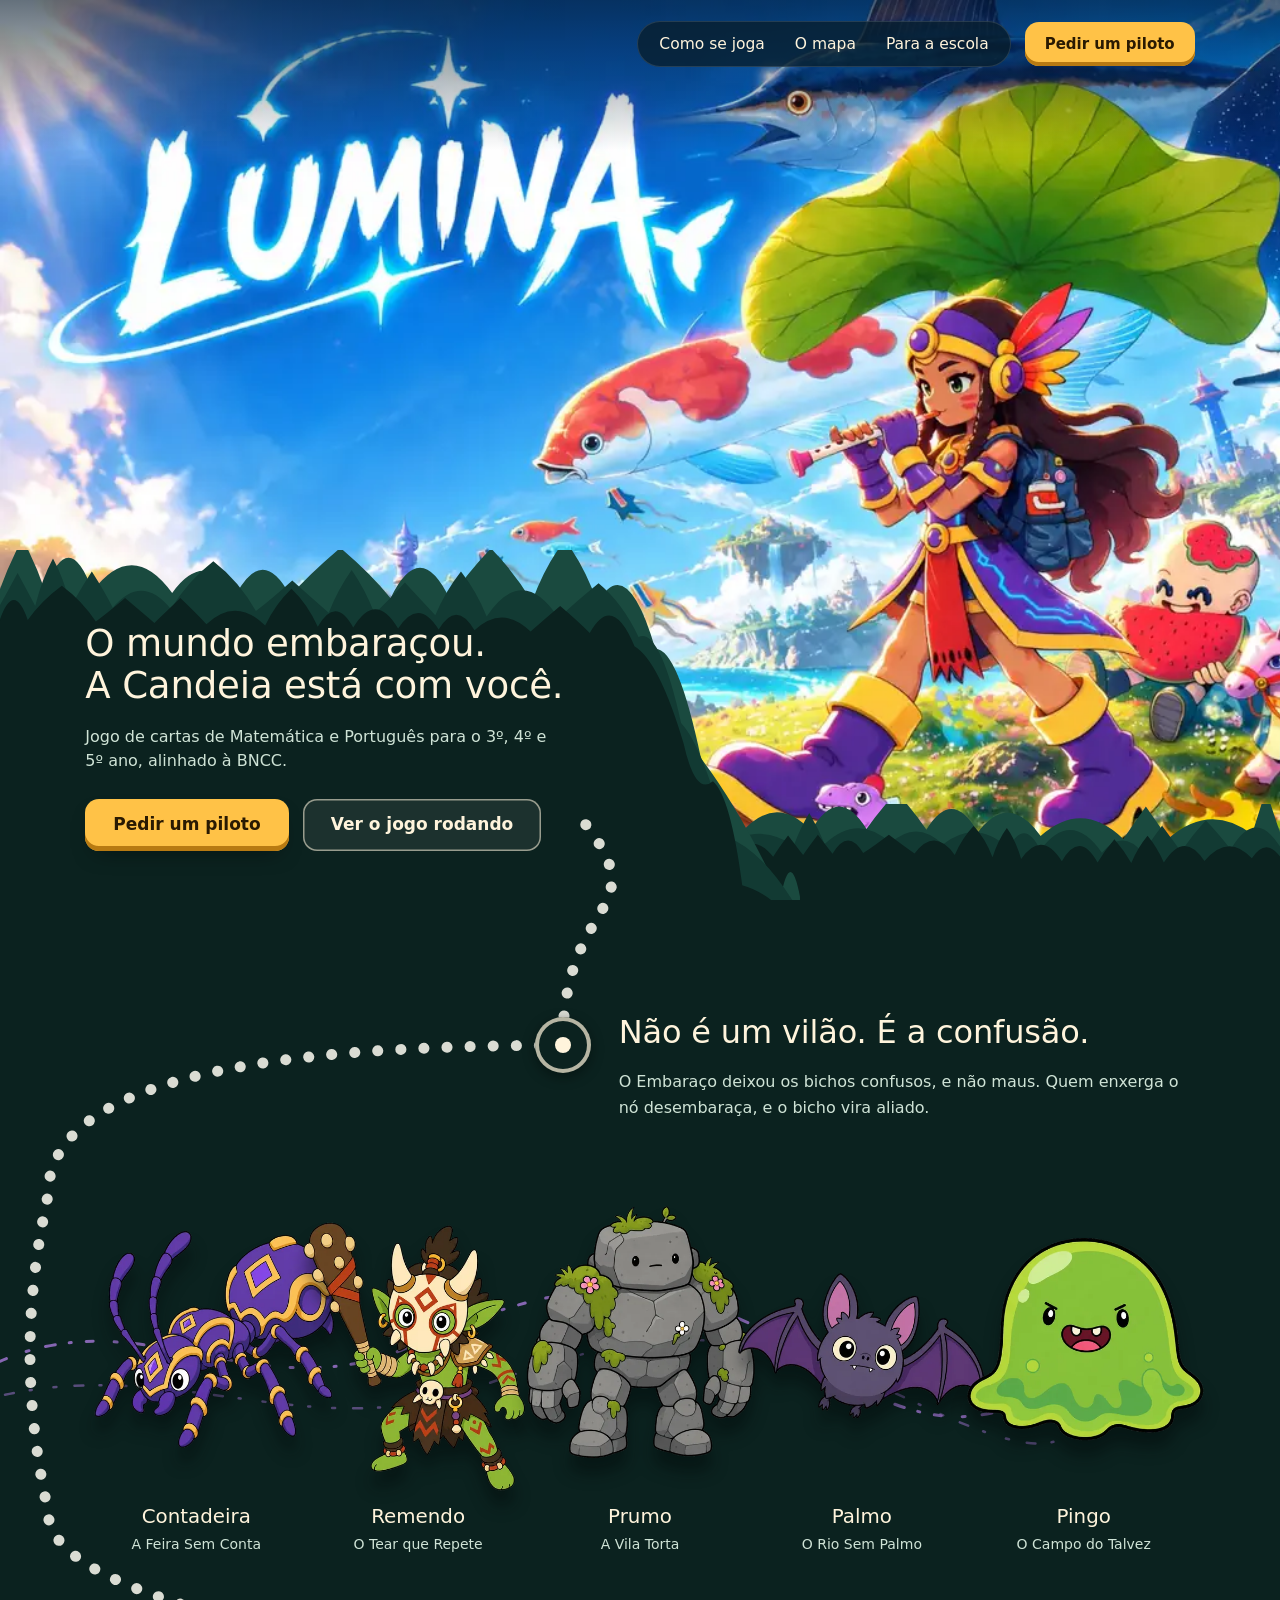
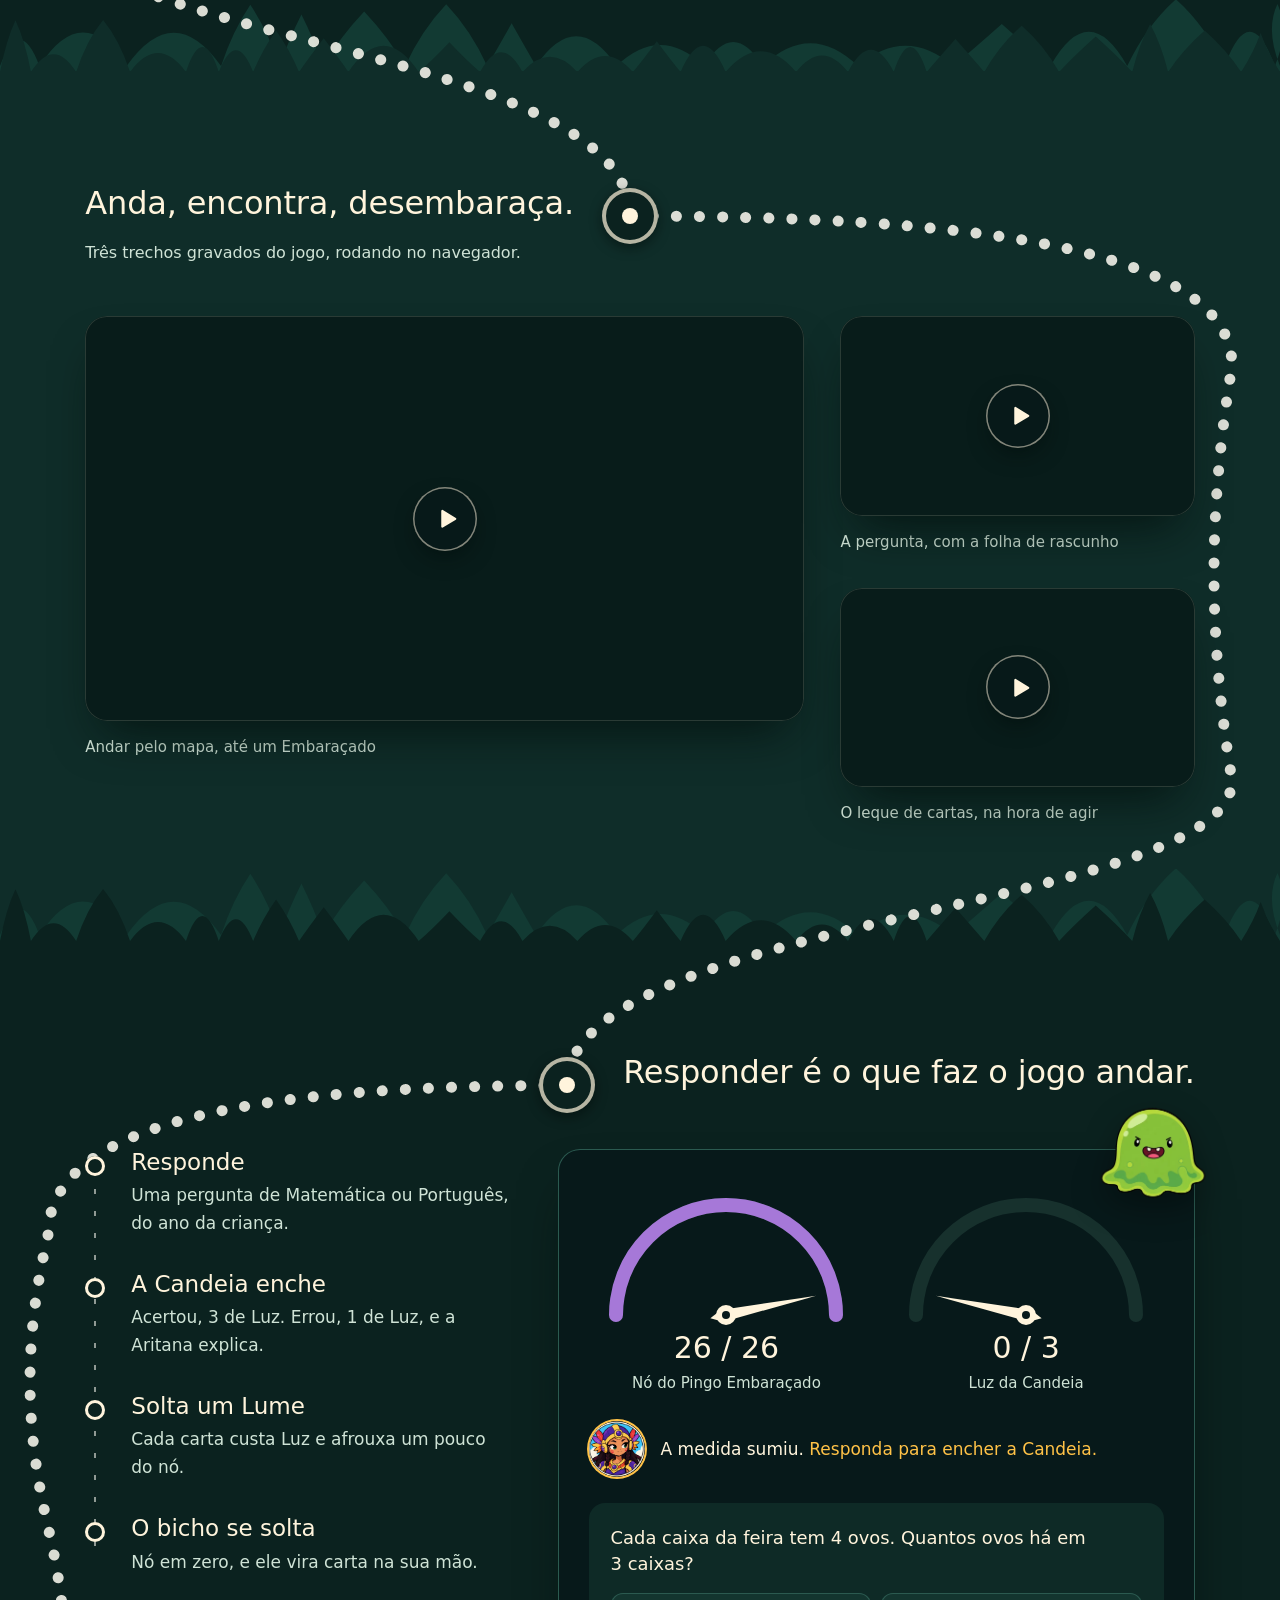
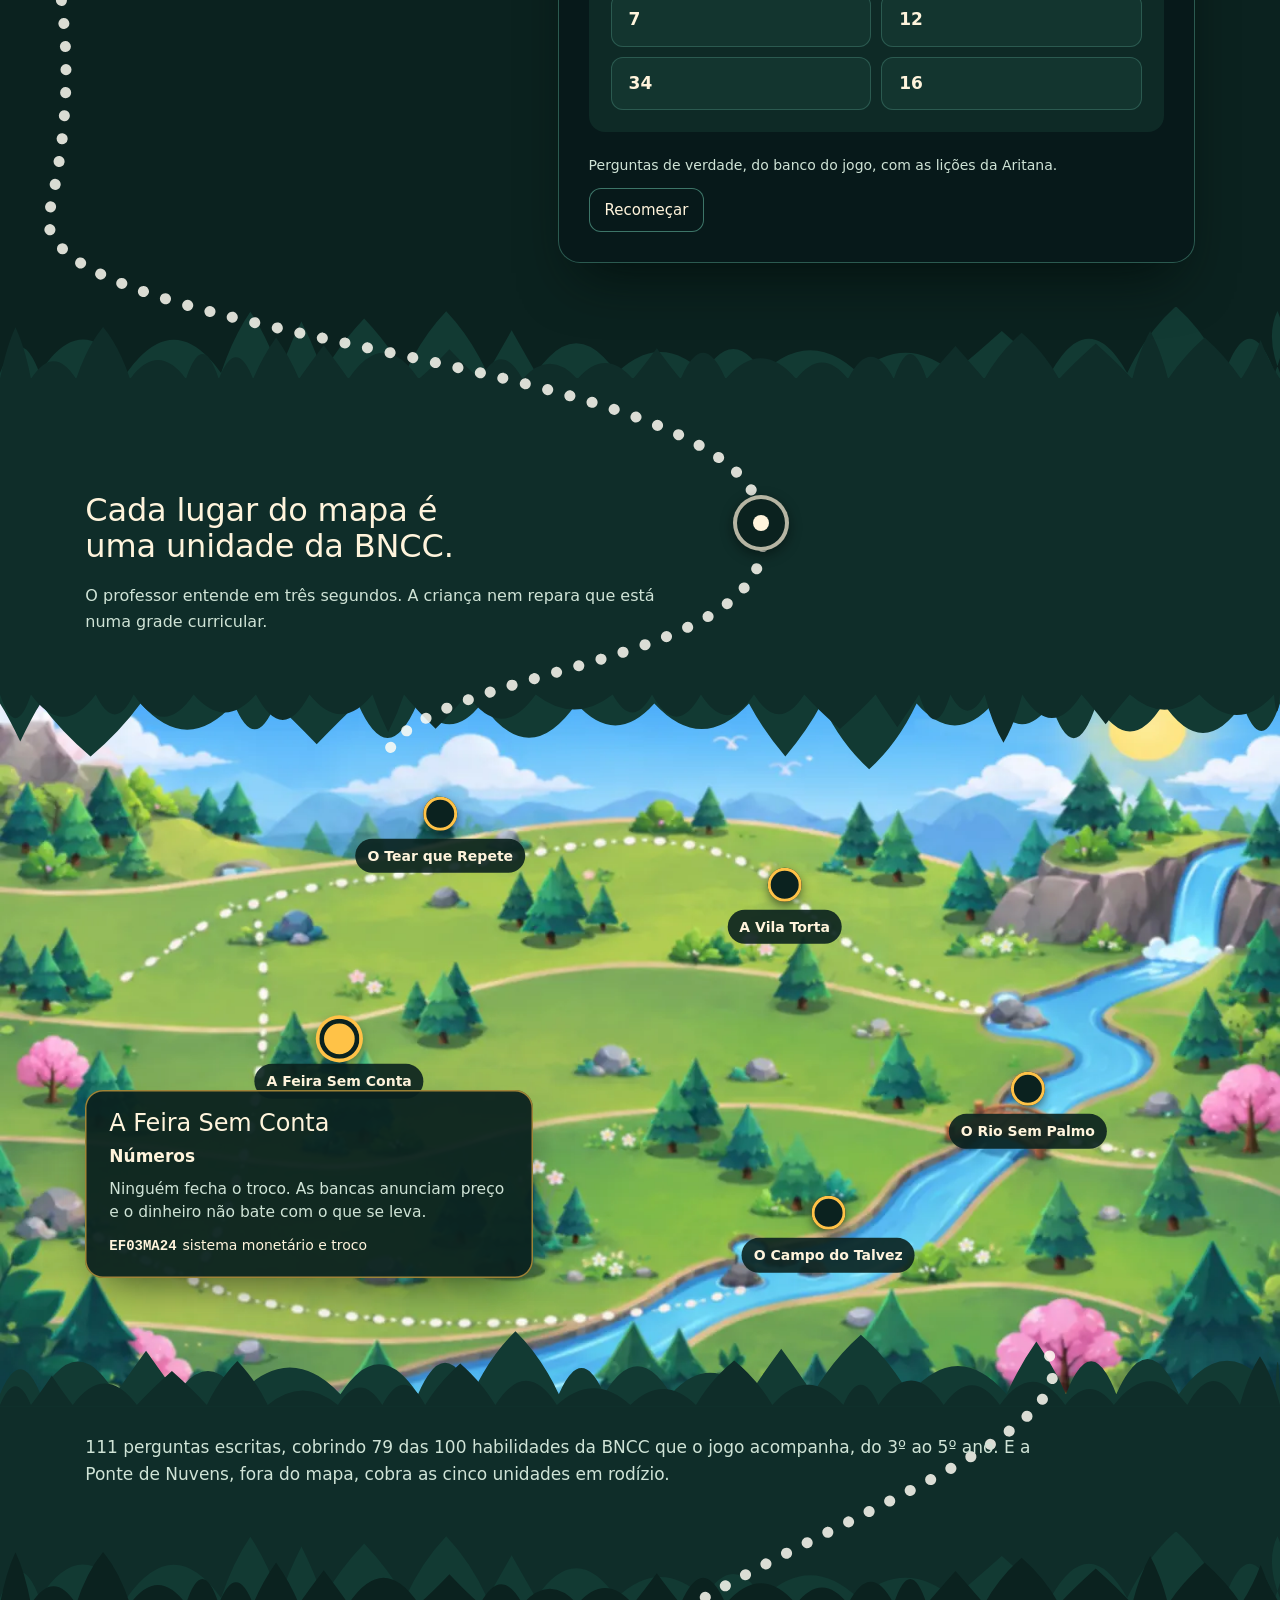
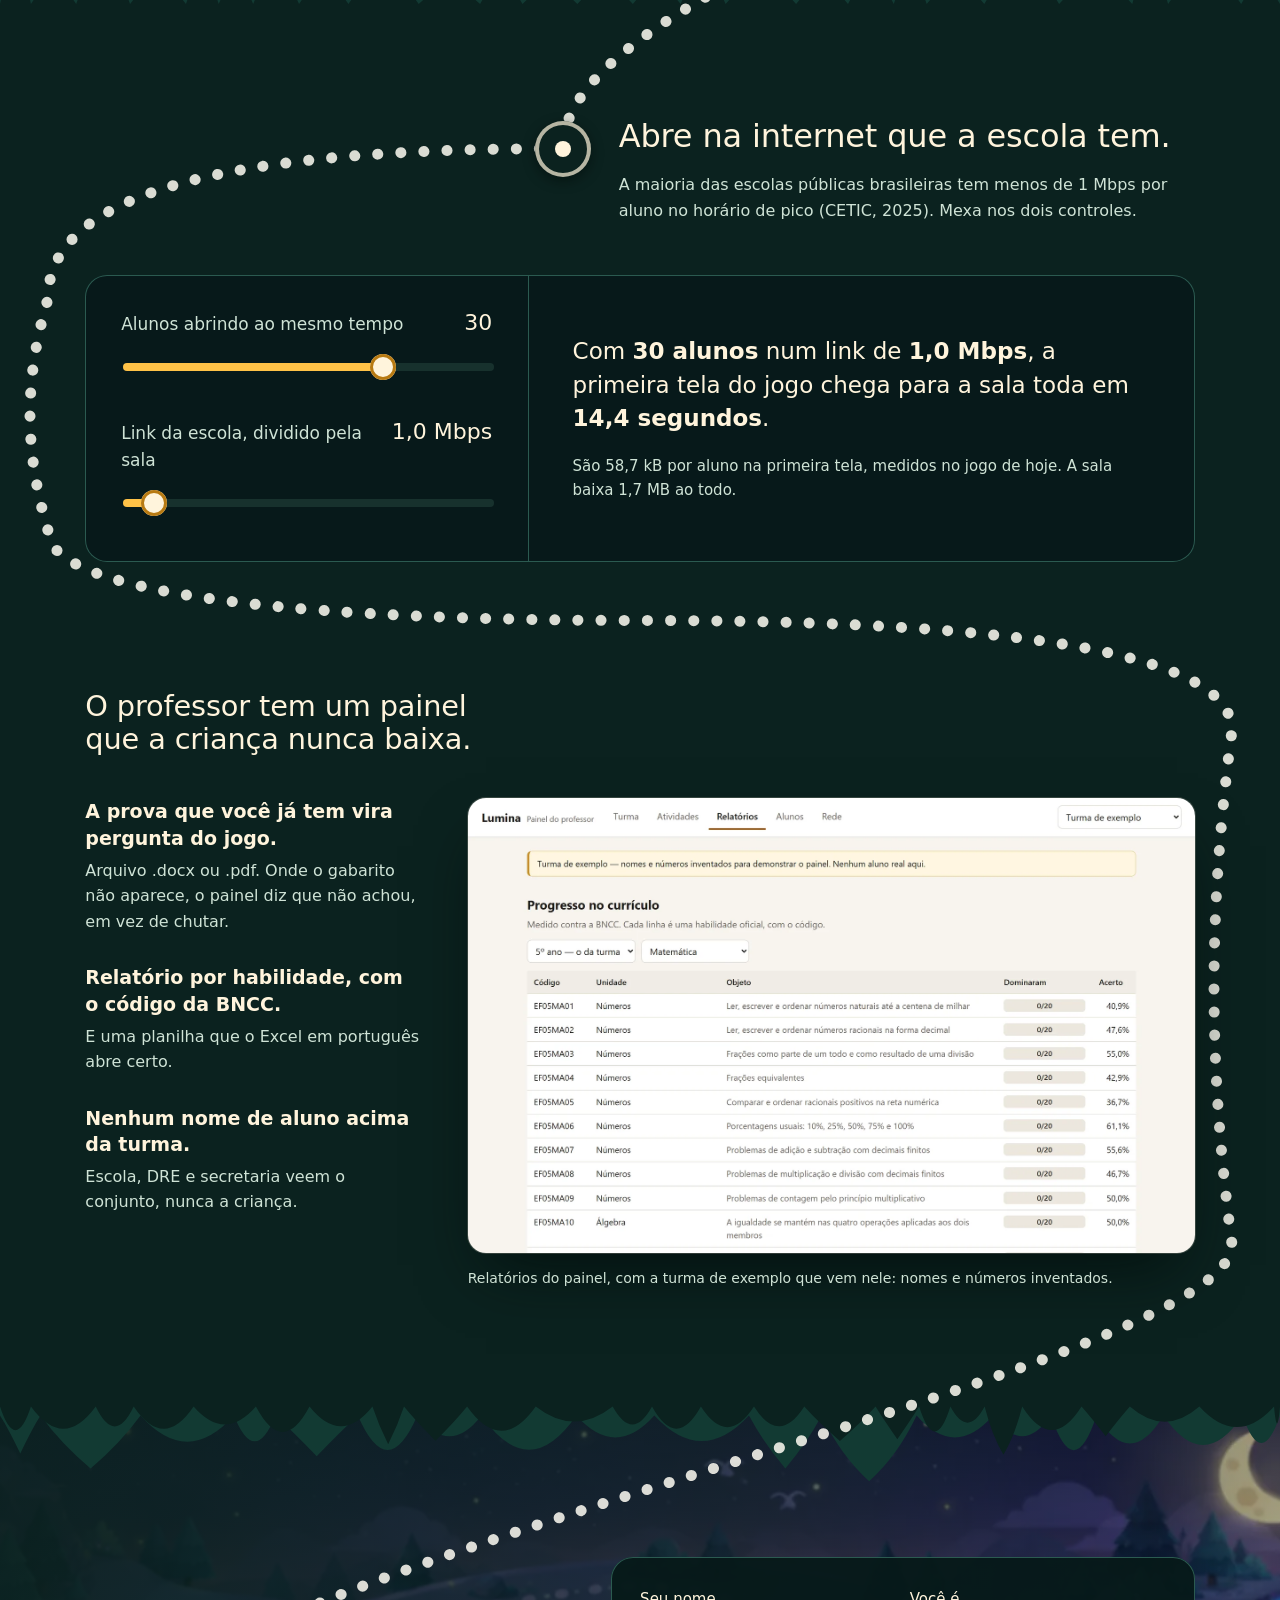
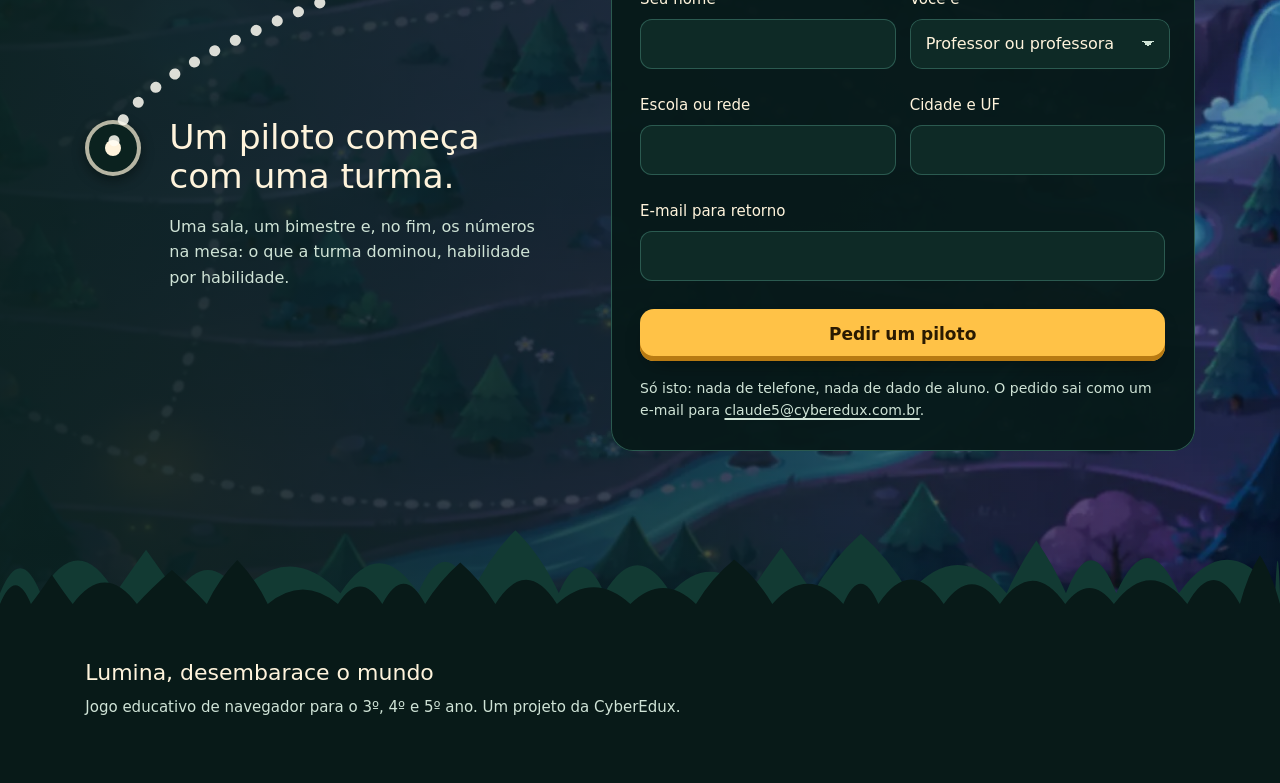
==== index.html @ c52abb95 "O site do Lumina Publicado a partir de site/ do repositório do jogo.  Co-Authored-By: Claude Opus 5." ====
<!DOCTYPE html>
<html lang="pt-BR">
<head>
<meta charset="UTF-8">
<meta name="viewport" content="width=device-width, initial-scale=1, viewport-fit=cover">
<title>Lumina, desembarace o mundo</title>
<meta name="description" content="Jogo de cartas de Matemática e Português para o 3º, 4º e 5º ano, alinhado à BNCC. Abre na internet da escola pública, e o professor acompanha por habilidade.">
<meta name="theme-color" content="#0b221f">
<meta property="og:title" content="Lumina, desembarace o mundo">
<meta property="og:description" content="Jogo de cartas de Matemática e Português para o 3º, 4º e 5º ano, alinhado à BNCC.">
<meta property="og:image" content="https://justmazzo.github.io/lumina/arte/capa-og.jpg">
<meta property="og:url" content="https://justmazzo.github.io/lumina/">
<meta property="og:type" content="website">
<link rel="icon" href="data:image/svg+xml,%3Csvg xmlns='http://www.w3.org/2000/svg' viewBox='0 0 32 32'%3E%3Ccircle cx='16' cy='16' r='13' fill='%230b221f' stroke='%23ffc247' stroke-width='4'/%3E%3Ccircle cx='16' cy='16' r='4.5' fill='%23ffc247'/%3E%3C/svg%3E">
<link rel="preload" href="fontes/titan-one-latin.woff2" as="font" type="font/woff2" crossorigin>
<link rel="preload" href="fontes/lexend-latin.woff2" as="font" type="font/woff2" crossorigin>
<link rel="preload" as="image" href="arte/capa-1600.webp" imagesrcset="arte/capa-1280.webp 1280w, arte/capa-1600.webp 1600w" imagesizes="100vw">
<style>
/* ================================================
   O SITE DO LUMINA
   A travessia pelo mapa do jogo: cada seção é uma parada da trilha.
   O contrato de direção mora em .impeccable/surfaces/, não aqui.
   ================================================ */

/* As fontes vêm junto com o site: zero chamada a servidor de fora.
   Português só usa o recorte latin; o latin-ext baixa sozinho apenas
   se aparecer um caractere dele. */
@font-face { font-family: 'Titan One'; font-style: normal; font-weight: 400; font-display: swap;
  src: url(fontes/titan-one-latin-ext.woff2) format('woff2');
  unicode-range: U+0100-02BA, U+02BD-02C5, U+02C7-02CC, U+02CE-02D7, U+02DD-02FF, U+0304, U+0308, U+0329, U+1D00-1DBF, U+1E00-1E9F, U+1EF2-1EFF, U+2020, U+20A0-20AB, U+20AD-20C0, U+2113, U+2C60-2C7F, U+A720-A7FF; }
@font-face { font-family: 'Titan One'; font-style: normal; font-weight: 400; font-display: swap;
  src: url(fontes/titan-one-latin.woff2) format('woff2');
  unicode-range: U+0000-00FF, U+0131, U+0152-0153, U+02BB-02BC, U+02C6, U+02DA, U+02DC, U+0304, U+0308, U+0329, U+2000-206F, U+20AC, U+2122, U+2191, U+2193, U+2212, U+2215, U+FEFF, U+FFFD; }
@font-face { font-family: 'Lexend'; font-style: normal; font-weight: 400 600; font-display: swap;
  src: url(fontes/lexend-latin-ext.woff2) format('woff2');
  unicode-range: U+0100-02BA, U+02BD-02C5, U+02C7-02CC, U+02CE-02D7, U+02DD-02FF, U+0304, U+0308, U+0329, U+1D00-1DBF, U+1E00-1E9F, U+1EF2-1EFF, U+2020, U+20A0-20AB, U+20AD-20C0, U+2113, U+2C60-2C7F, U+A720-A7FF; }
@font-face { font-family: 'Lexend'; font-style: normal; font-weight: 400 600; font-display: swap;
  src: url(fontes/lexend-latin.woff2) format('woff2');
  unicode-range: U+0000-00FF, U+0131, U+0152-0153, U+02BB-02BC, U+02C6, U+02DA, U+02DC, U+0304, U+0308, U+0329, U+2000-206F, U+20AC, U+2122, U+2191, U+2193, U+2212, U+2215, U+FEFF, U+FFFD; }

:root {
  color-scheme: dark;
  /* a mata de noite: as árvores do mapa do jogo (#327858), escurecidas */
  --mata: #0b221f; --mata-2: #0f2d29; --mata-3: #123a33; --mata-4: #1a4a3f;
  --painel: #07191a; --campo: #0e2a26; --campo-2: #13352f; --borda: #2b5a50; --borda-2: #3d7568;
  --creme: #fff4dc; --creme-2: #cfe3d6;
  --candeia: #ffc247; --candeia-2: #ffd574; --labio: #b87a12; --tinta: #2a1a02;
  --no: #a678d8;          /* só no fio embaraçado, nunca em controle */
  --verde: #86dba6;       /* deu certo */
  --ponto: #fffdf4;       /* os pontos da trilha, os mesmos do mapa */

  --f-letreiro: 'Titan One', 'Arial Rounded MT Bold', system-ui, sans-serif;
  --f-texto: 'Lexend', system-ui, -apple-system, 'Segoe UI', Roboto, sans-serif;

  /* UMA régua de cantos: botão 14, painel e mídia 22, campo 12,
     marcador e pílula redondos. */
  --r-bt: 14px; --r-painel: 22px; --r-campo: 12px;

  --ease-out: cubic-bezier(0.23, 1, 0.32, 1);
  --ease-in-out: cubic-bezier(0.77, 0, 0.175, 1);
  /* a agulha: mola amortecida, um só passo além do ponto e volta */
  --mola: linear(0, 0.2 6%, 0.62 15%, 0.96 25%, 1.08 32%, 1.1 36%, 1.07 43%, 1.01 53%, 0.99 62%, 1 78%, 1);

  --gut: clamp(20px, 6.667vw, 96px);
  --larg: 1440px;
}

* { box-sizing: border-box; }
[hidden] { display: none !important; }
html { -webkit-text-size-adjust: 100%; scroll-behavior: smooth; scrollbar-color: var(--borda-2) var(--mata); }
body {
  margin: 0; background: var(--mata); color: var(--creme);
  font: 400 17px/1.6 var(--f-texto);
  -webkit-font-smoothing: antialiased; overflow-x: clip;
  caret-color: var(--candeia);
}
::selection { background: var(--candeia); color: var(--tinta); }
img, video, svg { display: block; max-width: 100%; }
h1, h2, h3 { margin: 0; font-family: var(--f-letreiro); font-weight: 400; line-height: 1.12; letter-spacing: -0.005em; text-wrap: balance; }
p { margin: 0; text-wrap: pretty; }
a { color: inherit; text-underline-offset: 0.22em; text-decoration-thickness: 1.5px; }
button, input, select { font: inherit; color: inherit; }
:focus-visible { outline: 3px solid var(--candeia); outline-offset: 3px; border-radius: 6px; }
.so-leitor { position: absolute; width: 1px; height: 1px; overflow: hidden; clip-path: inset(50%); white-space: nowrap; }
.pular { position: absolute; left: 12px; top: -80px; z-index: 50; background: var(--candeia); color: var(--tinta); padding: 12px 18px; border-radius: var(--r-bt); font-weight: 600; text-decoration: none; transition: top 160ms var(--ease-out); }
.pular:focus { top: 12px; }
.env { width: 100%; max-width: var(--larg); margin-inline: auto; padding-inline: var(--gut); position: relative; z-index: 2; }

/* ---------- botões: o botão do próprio jogo, com lábio embaixo ---------- */
.bt {
  display: inline-flex; align-items: center; justify-content: center; gap: 10px;
  min-height: 52px; padding: 14px 28px; border-radius: var(--r-bt);
  font: 600 17px/1 var(--f-texto); text-decoration: none; white-space: nowrap; cursor: pointer;
  border: 0; transition: transform 160ms var(--ease-out), background-color 160ms ease, box-shadow 160ms ease;
}
.bt-luz { background: var(--candeia); color: var(--tinta); box-shadow: inset 0 -5px 0 var(--labio), 0 10px 22px -12px rgb(0 10 8 / 0.7); }
.bt-vazio { background: rgb(255 255 255 / 0.07); color: var(--creme); box-shadow: inset 0 0 0 1.5px rgb(255 244 220 / 0.55); }
.bt:active { transform: scale(0.97); }
.bt-luz:active { box-shadow: inset 0 -2px 0 var(--labio); }
@media (hover: hover) and (pointer: fine) {
  .bt-luz:hover { background: var(--candeia-2); }
  .bt-vazio:hover { background: rgb(255 255 255 / 0.13); }
}
.bt:disabled { cursor: default; opacity: 0.6; transform: none; }

/* ================= A CAPA ================= */
.capa { position: relative; min-height: clamp(620px, 100svh, 1000px); isolation: isolate; overflow: hidden; background: #1c5fae; }
.capa-img { position: absolute; inset: 0; width: 100%; height: 100%; object-fit: cover;
  /* ancorada à esquerda: centralizada, ela corta o L do letreiro pintado */
  object-position: 0% 30%; z-index: -2; }
.veu-topo { position: absolute; inset: 0 0 auto; height: 150px; z-index: -1; pointer-events: none;
  background: linear-gradient(rgb(6 26 44 / 0.62), rgb(6 26 44 / 0)); }
.topo { position: absolute; inset: 0 0 auto; z-index: 5; }
.topo .env { display: flex; justify-content: flex-end; align-items: center; gap: 14px; min-height: 88px; }
/* OS LINKS TÊM FUNDO PRÓPRIO. Sobre a capa, o véu do topo não bastava:
   "Como se joga" media 2,48:1 em cima do peixe-espada cinza-claro. Uma
   pílula escura garante o contraste em qualquer recorte da ilustração. */
.topo .links { display: flex; gap: 30px; align-items: center; min-height: 44px; padding: 11px 22px; border-radius: 999px;
  background: rgb(8 30 44 / 0.78); box-shadow: inset 0 0 0 1px rgb(255 255 255 / 0.12); }
.topo a:not(.bt) { font-weight: 500; font-size: 15.5px; text-decoration: none; }
@media (hover: hover) and (pointer: fine) { .topo a:not(.bt):hover { text-decoration: underline; } }
.topo .bt { min-height: 44px; padding: 10px 20px; font-size: 15px; box-shadow: inset 0 -4px 0 var(--labio); }

.chao { position: absolute; inset: auto 0 0; z-index: 0; pointer-events: none; line-height: 0; }
.chao .franja { width: 100%; height: 96px; position: absolute; left: 0; bottom: 0; }
.chao .monte { position: absolute; left: 0; bottom: clamp(-72px, -4.6vw, -40px); width: clamp(560px, 62.5vw, 1000px); height: auto; }
.chamada { position: absolute; left: var(--gut); bottom: clamp(40px, 5.5vh, 64px); z-index: 3; max-width: 36rem; }
.chamada h1 { font-size: clamp(30px, 2.9vw, 46px); line-height: 1.13; color: var(--creme); }
.chamada h1 .frase-1, .chamada h1 .frase-2 { display: block; }
.chamada p { margin-top: 18px; max-width: 30rem; color: var(--creme-2); font-size: clamp(16px, 1.25vw, 18.5px); line-height: 1.5; }
.acoes { display: flex; flex-wrap: wrap; gap: 14px; margin-top: 26px; }
.inicio-trilha { position: relative; align-self: center; width: 1px; height: 1px; margin-left: 30px; }

/* a única entrada orquestrada da página: a capa assenta, a chamada sobe */
@media (prefers-reduced-motion: no-preference) {
  .capa-img { animation: assenta 1100ms var(--ease-out) both; }
  .chamada > * { animation: sobe 640ms var(--ease-out) both; }
  .chamada > :nth-child(2) { animation-delay: 90ms; }
  .chamada > :nth-child(3) { animation-delay: 180ms; }
}
@keyframes assenta { from { transform: scale(1.045); opacity: 0.55; } to { transform: none; opacity: 1; } }
@keyframes sobe { from { transform: translateY(14px); opacity: 0; } to { transform: none; opacity: 1; } }

/* ================= AS PARADAS ================= */
main { position: relative; timeline-scope: --p1, --p2, --p3, --p4, --p5, --p6; }
.parada { position: relative; padding-block: clamp(80px, 9vw, 128px); }
.parada:nth-of-type(even) { background: var(--mata-2); }
.p1 { view-timeline-name: --p1; } .p2 { view-timeline-name: --p2; } .p3 { view-timeline-name: --p3; }
.p4 { view-timeline-name: --p4; } .p5 { view-timeline-name: --p5; } .p6 { view-timeline-name: --p6; }
.cabeca { max-width: 44rem; width: fit-content; position: relative; }
.cabeca .marco { position: absolute; top: 2px; }
.lado-dir .cabeca, .p6 .cabeca { margin-left: auto; padding-left: 84px; }
.lado-dir .cabeca .marco, .p6 .cabeca .marco { left: 0; }
.p6 .cabeca { margin-left: 0; }
.lado-esq .cabeca { padding-right: 84px; }
.lado-esq .cabeca .marco { right: 0; }
.cabeca h2 { font-size: clamp(28px, 2.5vw, 38px); }
.cabeca p { margin-top: 18px; color: var(--creme-2); font-size: clamp(16px, 1.25vw, 18.5px); max-width: 36rem; }
/* o marcador de parada: o anel do mapa do jogo */
.marco { position: absolute; width: 56px; height: 56px; border-radius: 50%; z-index: 3;
  background: var(--mata); box-shadow: inset 0 0 0 4px rgb(255 244 220 / 0.7), 0 4px 12px rgb(0 10 8 / 0.5); }
.marco::after { content: ""; position: absolute; inset: 20px; border-radius: 50%; background: var(--creme); animation-fill-mode: both; }

/* ---------- a trilha: uma curva só rege a página ---------- */
.trilha { position: absolute; inset: 0; width: 100%; height: 100%; z-index: 1; pointer-events: none; overflow: visible; }
.trilha .pontos { fill: none; stroke: var(--ponto); stroke-width: 11; stroke-linecap: round; stroke-dasharray: 0.1 23; opacity: 0.85; }
.trilha .cheia { fill: none; stroke: var(--ponto); stroke-width: 5; stroke-linecap: round; opacity: 0; }
@supports (animation-timeline: view()) {
  @media (prefers-reduced-motion: no-preference) {
    /* tracejada à frente, cheia onde o visitante já passou */
    .trilha .cheia { opacity: 0.9; stroke-dasharray: var(--L) var(--L); stroke-dashoffset: var(--L);
      animation: desenha linear both; animation-range: cover 48vh cover calc(100% - 52vh); }
    .trilha .cheia[data-p="1"] { animation-timeline: --p1; } .trilha .cheia[data-p="2"] { animation-timeline: --p2; }
    .trilha .cheia[data-p="3"] { animation-timeline: --p3; } .trilha .cheia[data-p="4"] { animation-timeline: --p4; }
    .trilha .cheia[data-p="5"] { animation-timeline: --p5; }
    /* o anel acende quando a trilha chega nele */
    .marco { background: var(--mata); animation: acende linear both; animation-range: cover 38vh cover 52vh; }
    .marco::after { animation: miolo linear both; animation-timeline: inherit; animation-range: inherit; }
    .p1 .marco { animation-timeline: --p1; } .p2 .marco { animation-timeline: --p2; } .p3 .marco { animation-timeline: --p3; }
    .p4 .marco { animation-timeline: --p4; } .p5 .marco { animation-timeline: --p5; } .p6 .marco { animation-timeline: --p6; }
  }
}
@keyframes desenha { to { stroke-dashoffset: 0; } }
/* O unico brilho dourado da pagina, junto com a soltura do Pingo: a Candeia
   chegando na parada. Fora destes dois momentos, sombra e neutra. */
@keyframes acende { from { box-shadow: inset 0 0 0 4px rgb(255 244 220 / 0.7), 0 4px 12px rgb(0 10 8 / 0.5); } to { box-shadow: inset 0 0 0 4px var(--candeia), 0 4px 22px rgb(255 194 71 / 0.45); } }
@keyframes miolo { from { transform: scale(0.55); background: var(--creme); } to { transform: none; background: var(--candeia); } }

/* ---------- parada 1: o elenco, encostado, sem moldura ---------- */
.elenco { position: relative; margin-top: clamp(40px, 5vw, 72px); display: grid; grid-template-columns: repeat(5, minmax(0, 1fr)); gap: 0; }
.elenco .fio { position: absolute; left: calc(var(--gut) * -1); right: calc(var(--gut) * -1); top: 8%; width: calc(100% + var(--gut) * 2); height: 70%; z-index: 0; pointer-events: none; }
.bicho { position: relative; z-index: 1; margin: 0; text-align: center; }
.bicho img { width: 117%; max-width: none; margin-inline: -8.5%; height: auto; aspect-ratio: 480 / 590; object-fit: contain;
  /* sombra de contato: o recorte projetado para baixo, e o bicho pisa em vez de boiar */
  filter: drop-shadow(0 16px 8px rgb(0 8 6 / 0.42)); }
.bicho:nth-child(odd) img { transform: translateY(18px); }
/* a primeira figura nao invade a margem esquerda, que e onde a trilha desce */
.elenco .bicho:first-of-type img { margin-left: 0; margin-right: -17%; }
.bicho figcaption { margin-top: 2px; }
.bicho b { display: block; font: 400 clamp(19px, 1.55vw, 23px)/1.2 var(--f-letreiro); }
.bicho span { display: block; margin-top: 4px; font-size: 14px; color: var(--creme-2); }

/* ---------- parada 2: o jogo rodando ---------- */
.jogo { margin-top: clamp(36px, 4vw, 56px); display: grid; gap: 34px 36px; grid-template-columns: minmax(0, 2.03fr) minmax(0, 1fr); align-items: start; }
.jogo-lado { display: grid; gap: 34px; }
.quadro { margin: 0; }
.quadro .tela { position: relative; border-radius: var(--r-painel); overflow: hidden; background: #081c1a; aspect-ratio: 16 / 9;
  box-shadow: 0 26px 48px -18px rgb(1 12 10 / 0.75); }
.quadro .tela::after { content: ""; position: absolute; inset: 0; border-radius: inherit; box-shadow: inset 0 0 0 1px rgb(255 244 220 / 0.14); pointer-events: none; }
.quadro video { width: 100%; height: 100%; object-fit: cover; }
.quadro .tocar { position: absolute; inset: 0; z-index: 1; display: grid; place-items: center; padding: 0; border: 0; background: none; color: var(--creme); cursor: pointer; border-radius: inherit; -webkit-tap-highlight-color: transparent; }
.quadro .tocar:focus-visible { outline-offset: -6px; border-radius: var(--r-painel); }
/* parado, o botão fica à vista no meio do quadro: é ele que diz que aquilo é vídeo */
.quadro .icone { width: clamp(52px, 5vw, 72px); aspect-ratio: 1; display: grid; place-items: center; border-radius: 50%;
  background: rgb(7 25 26 / 0.74); box-shadow: inset 0 0 0 1.5px rgb(255 244 220 / 0.5), 0 10px 24px -8px rgb(1 12 10 / 0.8);
  transition: opacity 180ms var(--ease-out), transform 180ms var(--ease-out); }
.quadro .icone svg { width: 40%; height: 40%; fill: currentColor; }
.quadro .play { translate: 7% 0; }
.quadro .pausa { display: none; }
.quadro .tocar:active .icone { transform: scale(0.97); }
/* tocando, ele some e só volta sob o cursor ou o foco, para pausar */
.tocando .icone { opacity: 0; transform: scale(0.94); }
.tocando .play { display: none; }
.tocando .pausa { display: block; }
.tocando .tocar:focus-visible .icone { opacity: 1; transform: none; }
@media (hover: hover) { .tocando .tocar:hover .icone { opacity: 1; transform: none; } }
.quadro figcaption { margin-top: 14px; font-weight: 500; font-size: 15px; color: var(--creme-2); }

/* ---------- parada 3: como se joga ---------- */
.joga { margin-top: clamp(40px, 4.5vw, 64px); display: grid; gap: 48px; grid-template-columns: minmax(0, 0.8fr) minmax(0, 1.2fr); align-items: start; }
.batidas { list-style: none; margin: 0; padding: 0; position: relative; display: grid; gap: 34px; }
.batidas::before { content: ""; position: absolute; left: 9px; top: 18px; bottom: 30px; width: 2px;
  background: repeating-linear-gradient(to bottom, rgb(255 253 244 / 0.55) 0 5px, transparent 5px 22px); }
.batidas li { position: relative; padding-left: 46px; }
.batidas li::before { content: ""; position: absolute; left: 0; top: 7px; width: 20px; height: 20px; border-radius: 50%;
  background: var(--mata); box-shadow: inset 0 0 0 3px var(--creme); }
.batidas b { display: block; font: 400 clamp(22px, 1.8vw, 26px)/1.2 var(--f-letreiro); }
.batidas span { display: block; margin-top: 6px; color: var(--creme-2); font-size: 17px; max-width: 26rem; }

.demo { position: relative; background: var(--painel); border-radius: var(--r-painel); padding: clamp(22px, 2.4vw, 32px);
  box-shadow: inset 0 0 0 1px var(--borda), 0 30px 56px -20px rgb(1 12 10 / 0.8); display: grid; gap: 22px; }
.demo-pingo { position: absolute; right: clamp(-18px, -1.2vw, -10px); top: -64px; width: clamp(96px, 9vw, 128px); height: auto; z-index: 2; filter: drop-shadow(0 12px 16px rgb(0 0 0 / 0.35)); }
.instrumentos { display: grid; grid-template-columns: 1fr 1fr; gap: 24px; }
.instrumento { margin: 0; text-align: center; }
.instrumento svg { width: 100%; max-width: 260px; margin-inline: auto; overflow: visible; }
.instrumento .trilho-arco { fill: none; stroke: #17312d; stroke-width: 14; stroke-linecap: round; }
.instrumento .cheio-arco { fill: none; stroke-width: 14; stroke-linecap: round; stroke-dasharray: 100 100; stroke-dashoffset: var(--falta, 100);
  transition: stroke-dashoffset 700ms var(--mola); }
.instrumento.no .cheio-arco { stroke: var(--no); }
.instrumento.luz .cheio-arco { stroke: var(--candeia); }
/* POSIÇÃO NO PAI, ROTAÇÃO NO FILHO: o grupo leva o pivô, a agulha só gira */
/* a agulha e uma seta afilada, e o curso vai de 12 a 168 graus: nos dois
   extremos ela nunca fica deitada, que e o que fazia 26/26 e 0/3 parecerem iguais */
.agulha { fill: var(--creme); rotate: var(--giro, 12deg); transition: rotate 700ms var(--mola); }
.instrumento .valor { display: block; margin-top: 4px; font: 400 30px/1 var(--f-letreiro); font-variant-numeric: tabular-nums; }
.instrumento figcaption { margin-top: 8px; font-weight: 500; font-size: 15px; color: var(--creme-2); }
.fala { display: flex; gap: 16px; align-items: center; min-height: 64px; }
.fala img { width: 56px; height: 56px; border-radius: 50%; object-fit: cover; box-shadow: 0 0 0 2px var(--candeia); flex: none; }
.fala p { font-weight: 500; font-size: 17px; }
.fala p em { font-style: normal; color: var(--candeia); }
.fala.boa p em { color: var(--verde); }
.fala .erro { display: block; margin-top: 6px; font: 500 13px/1.5 ui-monospace, 'Cascadia Mono', Consolas, monospace; color: var(--creme-2); }
.pergunta { background: var(--campo); border-radius: 16px; padding: clamp(16px, 1.8vw, 22px); display: grid; gap: 16px; }
.pergunta > p { font-weight: 500; font-size: clamp(17px, 1.4vw, 19.5px); line-height: 1.45; }
.opcoes, .lumes { display: grid; gap: 10px; grid-template-columns: repeat(2, minmax(0, 1fr)); }
.lumes { grid-template-columns: repeat(3, minmax(0, 1fr)); }
.opcao, .lume { background: var(--campo-2); border: 0; box-shadow: inset 0 0 0 1px var(--borda); border-radius: var(--r-campo);
  min-height: 52px; padding: 13px 18px; text-align: left; font-weight: 600; font-size: 17px; cursor: pointer;
  transition: background-color 150ms ease, box-shadow 150ms ease, transform 160ms var(--ease-out); }
.opcao:active:not(:disabled), .lume:active:not(:disabled) { transform: scale(0.98); }
@media (hover: hover) and (pointer: fine) {
  .opcao:hover:not(:disabled), .lume:hover:not(:disabled) { background: #19433b; box-shadow: inset 0 0 0 1px var(--borda-2); }
}
.opcao:disabled, .lume:disabled { cursor: default; }
.opcao:disabled:not(.certa):not(.escolhida) { opacity: 0.5; }
.opcao.certa { box-shadow: inset 0 0 0 2px var(--verde); background: #123d2c; }
.opcao.escolhida { box-shadow: inset 0 0 0 2px var(--candeia); }
.lume { display: grid; grid-template-columns: 44px 1fr; gap: 12px; align-items: center; padding: 10px 12px; }
.lume img { width: 44px; height: 56px; object-fit: cover; border-radius: 8px; }
.lume b { display: block; font-weight: 600; font-size: 16px; }
.lume small { display: block; font: 500 13px/1.35 var(--f-texto); color: var(--creme-2); font-variant-numeric: tabular-nums; }
.lume:disabled { opacity: 0.42; }
.demo-pe { display: flex; flex-wrap: wrap; gap: 12px 20px; align-items: center; justify-content: space-between; }
.demo-pe p { font-size: 14px; color: var(--creme-2); }
.bt-mini { min-height: 44px; padding: 10px 16px; border-radius: var(--r-campo); background: transparent; border: 0; box-shadow: inset 0 0 0 1px var(--borda-2); font-weight: 500; font-size: 15px; cursor: pointer; }
@media (prefers-reduced-motion: no-preference) {
  .demo-pingo.solto { animation: solta 900ms var(--ease-out) both; }
}
@keyframes solta { 0% { transform: scale(0.94); filter: drop-shadow(0 0 0 rgb(255 194 71 / 0)); } 45% { transform: translateY(-14px) scale(1.04); filter: drop-shadow(0 0 22px rgb(255 194 71 / 0.85)); } 100% { transform: none; filter: drop-shadow(0 12px 16px rgb(0 0 0 / 0.35)); } }

/* ---------- parada 4: o mapa é a BNCC ---------- */
.clareira { position: relative; margin-top: clamp(40px, 4.5vw, 64px); isolation: isolate; }
.mapa-caixa { position: relative; }
.clareira .mapa { width: 100%; height: auto; aspect-ratio: 1400 / 781; object-fit: cover; }
/* UM vocabulario de folha na pagina inteira: bolota redonda e folha pontuda,
   o mesmo da capa. Toda emenda entre paradas e mata, e nao corte reto. */
.costura { position: absolute; left: 0; bottom: -1px; width: 100%; height: 72px; z-index: 0; pointer-events: none; }
.franja-cena { position: absolute; left: 0; width: 100%; height: clamp(56px, 6.7vw, 96px); z-index: 0; pointer-events: none; }
.franja-cena.cima { top: -1px; } .franja-cena.baixo { bottom: -1px; }
.franja-mapa { position: absolute; left: 0; width: 100%; height: clamp(56px, 6.7vw, 96px); z-index: 1; pointer-events: none; }
.franja-mapa.cima { top: -1px; } .franja-mapa.baixo { bottom: -1px; }
.lugar { position: absolute; z-index: 2; translate: -50% -50%; display: grid; justify-items: center; gap: 8px;
  background: none; border: 0; padding: 0; cursor: pointer; }
.lugar i { width: 34px; height: 34px; border-radius: 50%; background: var(--mata); box-shadow: inset 0 0 0 3px var(--candeia), 0 4px 10px rgb(0 12 10 / 0.5);
  transition: transform 180ms var(--ease-out), background-color 180ms ease; }
.lugar span { background: rgb(11 34 31 / 0.9); border-radius: 999px; padding: 6px 12px; font-weight: 600; font-size: 14px; white-space: nowrap; }
.lugar[aria-pressed="true"] i { background: var(--candeia); box-shadow: inset 0 0 0 4px var(--mata), 0 0 0 3px var(--candeia), 0 4px 12px rgb(0 12 10 / 0.55); transform: scale(1.18); }
@media (hover: hover) and (pointer: fine) { .lugar:hover i { transform: scale(1.12); } }
.cartao-lugar { position: absolute; z-index: 3; left: var(--gut); bottom: clamp(70px, 10vw, 150px); width: min(28rem, calc(100% - var(--gut) * 2));
  background: rgb(11 34 31 / 0.95); border-radius: 18px; padding: 20px 24px; box-shadow: inset 0 0 0 1.5px rgb(255 194 71 / 0.6), 0 20px 40px -18px rgb(0 0 0 / 0.6); }
.cartao-lugar h3 { font-size: 24px; }
.cartao-lugar .unidade { margin-top: 6px; color: var(--creme); font-weight: 600; }
.cartao-lugar .enredo { margin-top: 8px; color: var(--creme-2); font-size: 15.5px; line-height: 1.5; }
.cartao-lugar .cod { margin-top: 10px; font-weight: 500; font-size: 14px; }
.cartao-lugar .cod b { font-family: ui-monospace, 'Cascadia Mono', Consolas, monospace; font-weight: 600; color: var(--creme); margin-right: 6px; }
.lugares-lista { display: none; }
.nota-mapa { margin-top: 28px; color: var(--creme-2); font-weight: 500; max-width: 60rem; }

/* ---------- parada 5: para a escola ---------- */
.calc { margin-top: clamp(36px, 4vw, 56px); background: var(--painel); border-radius: var(--r-painel); box-shadow: inset 0 0 0 1px var(--borda);
  display: grid; grid-template-columns: minmax(0, 0.8fr) minmax(0, 1.2fr); }
.calc-controles { padding: clamp(24px, 2.8vw, 40px); display: grid; gap: 30px; align-content: center; border-right: 1px solid var(--borda); }
.controle label { display: flex; justify-content: space-between; align-items: baseline; gap: 12px; font-weight: 500; color: var(--creme-2); }
.controle label b { font: 400 22px/1 var(--f-letreiro); color: var(--creme); font-variant-numeric: tabular-nums; white-space: nowrap; }
input[type="range"] { width: 100%; margin-top: 14px; height: 30px; background: transparent; accent-color: var(--candeia); cursor: pointer; }
input[type="range"]::-webkit-slider-runnable-track { height: 8px; border-radius: 4px; background: linear-gradient(to right, var(--candeia) var(--cheio, 50%), #17312d var(--cheio, 50%)); }
input[type="range"]::-webkit-slider-thumb { -webkit-appearance: none; appearance: none; width: 26px; height: 26px; margin-top: -9px; border-radius: 50%; background: var(--creme); box-shadow: inset 0 0 0 3px var(--labio); }
input[type="range"] { -webkit-appearance: none; appearance: none; }
input[type="range"]::-moz-range-track { height: 8px; border-radius: 4px; background: #17312d; }
input[type="range"]::-moz-range-progress { height: 8px; border-radius: 4px; background: var(--candeia); }
input[type="range"]::-moz-range-thumb { width: 26px; height: 26px; border: 0; border-radius: 50%; background: var(--creme); box-shadow: inset 0 0 0 3px var(--labio); }
.calc-resposta { padding: clamp(24px, 2.8vw, 40px) clamp(24px, 3.4vw, 48px); display: grid; align-content: center; gap: 18px; }
.calc-resposta .frase { font-size: clamp(20px, 1.8vw, 26px); line-height: 1.45; }
.calc-resposta .frase b { font-weight: 600; font-variant-numeric: tabular-nums; }
.calc-resposta .frase .chega { font-weight: 700; }
.calc-resposta .miudo { font-size: 15px; color: var(--creme-2); }

.painel-prof { margin-top: clamp(96px, 10vw, 140px); }
.painel-prof h3 { font-size: clamp(26px, 2.25vw, 34px); max-width: 36rem; }
.painel-grade { margin-top: clamp(32px, 3.4vw, 48px); display: grid; gap: 48px; grid-template-columns: minmax(0, 0.46fr) minmax(0, 1fr); align-items: start; }
.capacidades { list-style: none; margin: 0; padding: 0; display: grid; gap: 30px; }
.capacidades b { display: block; font-weight: 600; font-size: 19px; line-height: 1.4; }
.capacidades span { display: block; margin-top: 6px; color: var(--creme-2); font-size: 16px; }
.painel-prof figure { margin: 0; }
.painel-prof figure img { width: 100%; height: auto; border-radius: 18px; box-shadow: 0 0 0 1px rgb(255 244 220 / 0.18), 0 30px 60px -18px rgb(1 12 10 / 0.8); }
.painel-prof figcaption { margin-top: 14px; font-size: 14px; color: var(--creme-2); }

/* ---------- parada 6: o piloto, no fim da trilha ---------- */
.p6 { padding-block: 0; isolation: isolate; overflow: hidden; background: var(--mata); }
.p6 .fundo { position: absolute; inset: 0; width: 100%; height: 100%; object-fit: cover; z-index: -2; }
.p6::before { content: ""; position: absolute; inset: 0; z-index: -1;
  background: linear-gradient(to right, rgb(11 34 31 / 0.94), rgb(11 34 31 / 0.74) 55%, rgb(11 34 31 / 0.38)); }
.piloto { min-height: clamp(720px, 62.5vw, 900px); display: grid; grid-template-columns: minmax(0, 1fr) minmax(0, 36.5rem); gap: 56px; align-items: center; padding-block: clamp(96px, 9vw, 140px); }
.piloto .cabeca h2 { font-size: clamp(30px, 2.7vw, 42px); }
.form { background: rgb(7 25 26 / 0.96); border-radius: var(--r-painel); box-shadow: inset 0 0 0 1px var(--borda); padding: clamp(22px, 2.3vw, 32px); display: grid; gap: 16px; }
.form-par { display: grid; gap: 14px; grid-template-columns: repeat(2, minmax(0, 1fr)); }
.campo { display: grid; gap: 8px; align-content: start; }
.campo label { font-weight: 500; font-size: 15px; }
.campo input, .campo select { height: 50px; padding: 12px 16px; border-radius: var(--r-campo); border: 0; background: var(--campo); color: var(--creme);
  box-shadow: inset 0 0 0 1px var(--borda); font-size: 16px; transition: box-shadow 150ms ease; }
.campo select { appearance: none; background-image: linear-gradient(45deg, transparent 50%, var(--creme-2) 50%), linear-gradient(135deg, var(--creme-2) 50%, transparent 50%);
  background-position: calc(100% - 22px) 22px, calc(100% - 16px) 22px; background-size: 6px 6px; background-repeat: no-repeat; padding-right: 40px; }
.campo input:focus, .campo select:focus { outline: none; box-shadow: inset 0 0 0 2px var(--candeia); }
.campo input[aria-invalid="true"] { box-shadow: inset 0 0 0 2px #ff9b87; }
.campo .ajuda { font-size: 13.5px; color: #ffb4a4; min-height: 0; }
.form .bt { width: 100%; margin-top: 4px; }
.form-nota { font-size: 14px; color: var(--creme-2); }
.form-aviso { font-size: 15px; padding: 12px 14px; border-radius: var(--r-campo); box-shadow: inset 0 0 0 1px var(--borda); }
.form-aviso.ok { box-shadow: inset 0 0 0 1.5px var(--verde); color: var(--verde); }
.form-aviso.erro { box-shadow: inset 0 0 0 1.5px #ff9b87; color: #ffb4a4; }

footer { background: #081a18; padding-block: 56px 64px; }
footer .env { display: grid; gap: 8px; }
footer b { font: 400 22px/1.2 var(--f-letreiro); }
footer p { color: var(--creme-2); font-size: 15px; }

/* ================= LARGURAS MENORES ================= */
@media (max-width: 1100px) {
  .joga, .painel-grade, .calc, .jogo { grid-template-columns: minmax(0, 1fr); }
  .calc-controles { border-right: 0; border-bottom: 1px solid var(--borda); }
  .jogo-lado { grid-template-columns: repeat(2, minmax(0, 1fr)); }
  .piloto { grid-template-columns: minmax(0, 1fr); }
}
@media (max-width: 960px) {
  /* A trilha vive nas margens, e abaixo daqui não há margem para ela:
     os anéis ficam, em linha, acima de cada título. */
  .trilha { display: none; }
  .lado-dir .cabeca, .lado-esq .cabeca, .p6 .cabeca { margin-left: 0; padding: 0; width: auto; }
  .cabeca .marco { position: relative; inset: auto; display: block; width: 44px; height: 44px; margin-bottom: 18px; }
  .marco::after { inset: 15px; }
  .elenco { grid-template-columns: repeat(3, minmax(0, 1fr)); row-gap: 28px; }
}
@media (max-width: 760px) {
  .capa { min-height: 0; display: flex; flex-direction: column; background: var(--mata); }
  /* a pintura inteira, sem recorte: nenhum recorte de 390 px guarda o
     letreiro (a esquerda da capa) e a Aritana (a direita) ao mesmo tempo */
  /* o trecho da pintura que vai do letreiro (x 50-720 da capa) ate a Aritana
     (x 780-1180): 1200 de 1600 de largura, e a faixa sobe de ~190 para ~290 px */
  .capa-img { position: relative; height: auto; aspect-ratio: 1200 / 893; object-position: 1% 0%; animation: none; }
  .veu-topo { height: 110px; }
  .topo .env { gap: 0; min-height: 72px; }
  .topo { display: none; }
  .chao { position: absolute; top: calc(74.4vw - 30px); bottom: auto; height: 32px; }
  .chao .franja { height: 32px; }
  .chao .monte { display: none; }
  .chamada { position: relative; left: auto; bottom: auto; max-width: none; padding: 18px var(--gut) 20px; }
  .p1 { padding-top: 40px; }
  .chamada h1 { font-size: clamp(26px, 7vw, 32px); }
  .acoes .bt { width: 100%; }
  .elenco { grid-template-columns: repeat(2, minmax(0, 1fr)); }
  .elenco .bicho:last-child { grid-column: 1 / -1; max-width: 50%; justify-self: center; }
  .jogo-lado { grid-template-columns: minmax(0, 1fr); }
  .instrumentos { gap: 12px; }
  .instrumento .valor { font-size: 24px; }
  .lumes { grid-template-columns: minmax(0, 1fr); }
  .opcoes { grid-template-columns: minmax(0, 1fr); }
  .demo-pingo { top: -52px; width: 88px; right: -4px; }
  /* no celular os rótulos não cabem sobre o mapa: ficam os anéis nele,
     e os nomes viram uma fileira de pílulas logo abaixo */
  .lugar span { display: none; }
  .lugar i { width: 26px; height: 26px; }
  .cartao-lugar { position: relative; left: auto; bottom: auto; width: auto; margin: 18px var(--gut) 0; }
  .lugares-lista { position: relative; display: flex; gap: 8px; overflow-x: auto; padding: 16px var(--gut) 4px; scroll-snap-type: x mandatory; scroll-padding-inline: var(--gut); scrollbar-width: none; }
  .lugares-lista::after { content: ""; flex: 0 0 calc(var(--gut) - 8px); }
  .lugares-lista button { scroll-snap-align: start; flex: none; min-height: 44px; padding: 10px 16px; border-radius: 999px; border: 0; background: var(--campo-2); box-shadow: inset 0 0 0 1px var(--borda); font-weight: 600; font-size: 14.5px; cursor: pointer; }
  .lugares-lista button[aria-pressed="true"] { background: var(--candeia); color: var(--tinta); box-shadow: none; }
  .form-par { grid-template-columns: minmax(0, 1fr); }
}

@media (prefers-reduced-motion: reduce) {
  html { scroll-behavior: auto; }
  .bt:active, .opcao:active, .lume:active { transform: none; }
  .instrumento .cheio-arco, .agulha { transition-duration: 1ms; }
}
</style>
</head>
<body>
<svg width="0" height="0" style="position:absolute" aria-hidden="true" focusable="false"><symbol id="folhas-costura" viewBox="0 0 1440 72" preserveAspectRatio="none"><path d="M0 66 Q22.2 13.4 44.4 66 Q93.4 -1 142.4 66 Q195.5 -0.7 248.7 66 Q261.8 30.8 281.6 4.8 Q301.4 30.8 314.5 66 Q324.4 40.6 339.1 14.6 Q353.8 40.6 363.6 66 Q382 37.5 409.7 11.5 Q437.3 37.5 455.8 66 Q474.2 30.3 502 4.3 Q529.7 30.3 548.1 66 Q559.1 49.3 575.6 23.3 Q592.1 49.3 603 66 Q648.3 6.7 693.6 66 Q742.8 24.2 792 66 Q824.9 18 857.9 66 Q911.6 20.3 965.3 66 Q1018.7 25.6 1072.2 66 Q1094.1 49.9 1127 23.9 Q1159.9 49.9 1181.8 66 Q1224.9 -2.4 1268.1 66 Q1290 25.3 1322.9 -0.7 Q1355.8 25.3 1377.7 66 Q1406 -2.6 1434.2 66 Q1450.9 30 1437.1 4 Q1423.3 30 1440 66 L1440 72 L0 72 Z" style="fill: var(--mata-3)"/><path d="M0 72 Q7 39.7 17.4 20.2 Q27.9 39.7 34.8 72 Q60.3 36.3 85.7 72 Q97.8 39.5 116 20 Q134.2 39.5 146.3 72 Q177.7 34.2 209.2 72 Q227.7 22 246.1 72 Q265.5 28.3 284.8 72 Q295.1 50 310.6 30.5 Q326.1 50 336.4 72 Q347.5 57.8 364.2 38.3 Q380.9 57.8 392 72 Q431.5 19.7 471 72 Q484.8 61.8 505.6 42.3 Q526.3 61.8 540.1 72 Q564 32.5 587.8 72 Q618.7 41.7 649.5 72 Q680.8 39.8 712 72 Q722.8 60.8 738.9 41.3 Q755 60.8 765.7 72 Q791 19.7 816.3 72 Q855.9 30.6 895.6 72 Q924.8 38.9 954 72 Q979.8 27.6 1005.5 72 Q1024 22.2 1042.5 72 Q1055.4 58.5 1074.9 39 Q1094.4 58.5 1107.3 72 Q1124.2 45.2 1149.4 25.7 Q1174.7 45.2 1191.5 72 Q1208 56 1232.7 36.5 Q1257.3 56 1273.8 72 Q1281.8 43.6 1293.9 24.1 Q1306 43.6 1314.1 72 Q1330.5 50.1 1355.2 30.6 Q1379.9 50.1 1396.3 72 Q1410.4 52.6 1418.2 33.1 Q1425.9 52.6 1440 72 L1440 72 L0 72 Z" fill="currentColor"/></symbol><symbol id="folhas-pendura" viewBox="0 0 1440 96" preserveAspectRatio="none"><path d="M0 14 Q9.1 28 22.8 56.6 Q36.5 28 45.6 14 Q68.1 44.8 101.9 73.4 Q135.6 44.8 158.1 14 Q210.6 72.5 263.2 14 Q286.5 71.9 309.9 14 Q328.5 31 356.3 59.6 Q384.1 31 402.6 14 Q436.1 91.1 469.5 14 Q505.6 60.7 541.7 14 Q595.1 90.7 648.4 14 Q692.3 63 736.1 14 Q789.4 71.2 842.6 14 Q858.9 44.6 883.5 73.2 Q908 44.6 924.4 14 Q945.7 58.9 977.8 87.5 Q1009.9 58.9 1031.2 14 Q1074.2 63 1117.2 14 Q1149.8 60.4 1182.4 14 Q1208 91.6 1233.6 14 Q1271.2 76.6 1308.9 14 Q1353.4 79.9 1397.9 14 Q1419 75.7 1440 14 L1440 0 L0 0 Z" style="fill: var(--mata-3)"/><path d="M0 4 Q17.4 56.8 34.8 4 Q71.3 53.8 107.7 4 Q129.1 48.4 150.4 4 Q184.1 53.8 217.8 4 Q252.8 44.1 287.9 4 Q318 60.8 348.2 4 Q383.6 48.2 419 4 Q426.1 25.4 436.7 46.2 Q447.4 25.4 454.5 4 Q468.7 21.4 490 42.2 Q511.3 21.4 525.5 4 Q564.1 58.3 602.7 4 Q646 37.7 689.3 4 Q711.4 44.1 733.5 4 Q761 53.4 788.5 4 Q818.3 50.1 848.2 4 Q876.5 48.2 904.8 4 Q920.9 21.8 944.9 42.6 Q969 21.8 985 4 Q994.8 19.7 1009.5 40.5 Q1024.2 19.7 1034 4 Q1051.6 59.8 1069.2 4 Q1088.5 40 1107.7 4 Q1116.2 37.1 1128.9 57.9 Q1141.5 37.1 1150 4 Q1183.4 56.6 1216.7 4 Q1227.6 16.3 1243.9 37.1 Q1260.2 16.3 1271.1 4 Q1310.2 38 1349.3 4 Q1391.3 50 1433.3 4 Q1436.6 41.8 1440 4 L1440 0 L0 0 Z" fill="currentColor"/></symbol><symbol id="folhas-sobe" viewBox="0 0 1440 96" preserveAspectRatio="none"><path d="M0 82 Q22.8 26.1 45.6 82 Q87.7 8.9 129.8 82 Q143.6 61.8 164.3 33.2 Q184.9 61.8 198.7 82 Q233.9 30 269.1 82 Q326.1 22 383 82 Q426.7 15.1 470.3 82 Q500.7 11.7 531.1 82 Q550.6 40 579.9 11.4 Q609.2 40 628.7 82 Q654.2 23.5 679.7 82 Q717.1 19.1 754.6 82 Q799 33.9 843.4 82 Q857.6 59.6 878.9 31 Q900.2 59.6 914.3 82 Q936 44 968.5 15.4 Q1001 44 1022.7 82 Q1077.6 19 1132.5 82 Q1145.9 51.6 1165.9 23 Q1185.9 51.6 1199.2 82 Q1227.5 8.2 1255.8 82 Q1291 3.3 1326.2 82 Q1380.5 7 1434.7 82 Q1437.3 9.1 1440 82 L1440 96 L0 96 Z" style="fill: var(--mata-3)"/><path d="M0 94 Q17.4 52 34.8 94 Q44.2 82.1 58.3 61.3 Q72.4 82.1 81.8 94 Q117.9 45.9 154 94 Q169.8 76.8 193.4 56 Q217 76.8 232.7 94 Q246.4 65.7 267 44.9 Q287.5 65.7 301.2 94 Q340.7 61.5 380.2 94 Q405.2 54.8 430.1 94 Q454.2 48.5 478.3 94 Q494.1 68.3 517.8 47.5 Q541.5 68.3 557.3 94 Q591.9 39.9 626.5 94 Q667.8 56.5 709.1 94 Q746.1 58.1 783 94 Q800.2 65 826 44.2 Q851.7 65 868.9 94 Q908.8 48.8 948.7 94 Q968.4 48.8 988.2 94 Q1025 39 1061.7 94 Q1093.3 49.8 1124.9 94 Q1161.7 41.9 1198.4 94 Q1225.8 58.1 1253.1 94 Q1294.4 40.8 1335.7 94 Q1365.3 40.1 1394.9 94 Q1404 60.2 1417.5 39.4 Q1430.9 60.2 1440 94 L1440 96 L0 96 Z" fill="currentColor"/></symbol></svg>
<a class="pular" href="#conteudo">Pular para o conteúdo</a>

<header class="capa">
  <picture>
    <img class="capa-img" src="arte/capa-1600.webp" srcset="arte/capa-1280.webp 1280w, arte/capa-1600.webp 1600w" sizes="100vw"
         width="1600" height="893" fetchpriority="high" decoding="async"
         alt="Capa do Lumina: o letreiro Lumina pintado no céu e a Aritana tocando flauta sob uma folha gigante, cercada de crianças e bichos, com peixes voando e ilhas no horizonte.">
  </picture>
  <div class="veu-topo" aria-hidden="true"></div>
  <nav class="topo" aria-label="Seções">
    <div class="env">
      <div class="links">
        <a href="#como-se-joga">Como se joga</a>
        <a href="#mapa">O mapa</a>
        <a href="#escola">Para a escola</a>
      </div>
      <a class="bt bt-luz" href="#piloto">Pedir um piloto</a>
    </div>
  </nav>
  <div class="chao" aria-hidden="true"><svg class="franja" viewBox="0 0 1440 96" preserveAspectRatio="none" aria-hidden="true" focusable="false"><path d="M0 30 Q21 -0.7 42 32.3 Q69.9 -8.9 97.8 34.4 Q111.9 24.9 133.2 5.4 Q154.5 24.9 168.6 34.8 Q189.3 2.9 220.4 -16.6 Q251.4 2.9 272.1 30.6 Q317 -3.6 362 26.1 Q375.7 -3.1 396.2 -22.6 Q416.8 -3.1 430.5 25 Q479.4 -5.8 528.3 28 Q558.4 -6.6 588.6 31.3 Q616.8 -5.3 645.1 33.9 Q674.7 -16.8 704.2 35 Q715.4 10.7 732.1 -8.8 Q748.9 10.7 760.1 34.2 Q774.4 4.1 795.9 -15.4 Q817.4 4.1 831.8 30.9 Q872 -12.1 912.3 26.7 Q943.6 -20.2 974.8 25.1 Q988.3 7.6 1008.5 -11.9 Q1028.7 7.6 1042.2 25.8 Q1071.2 -17 1100.1 28.3 Q1135.4 -12.4 1170.7 32.1 Q1217.2 -4.8 1263.7 35 Q1273.9 22 1289.1 2.5 Q1304.3 22 1314.4 34.5 Q1361.5 -1.7 1408.5 30.3 Q1417.5 5.1 1424.3 -14.4 Q1431 5.1 1440 28.6 L1440 96 L0 96 Z" fill="#1a4a3f"/><path d="M0 44 Q6.7 22.6 16.8 7 Q26.9 22.6 33.6 45.8 Q55 14.4 76.3 47.7 Q94.9 7.6 113.4 48.8 Q133.4 8.2 153.4 49 Q184.4 14.4 215.4 47.4 Q225.2 28.9 239.9 13.3 Q254.6 28.9 264.4 45 Q303.2 0.8 341.9 40.9 Q364.2 -1.5 386.5 39.4 Q395.5 28.3 409.1 12.7 Q422.7 28.3 431.7 39 Q468 9.7 504.3 40.9 Q522.4 7.4 540.6 42.6 Q559.6 12.2 578.7 44.7 Q616.5 17.3 654.4 48.2 Q661.9 24.8 673.1 9.2 Q684.3 24.8 691.8 48.9 Q728.7 22 765.5 48 Q787.3 7.9 809.1 46.1 Q851.1 16 893.1 41.6 Q900 24.7 910.4 9.1 Q920.8 24.7 927.7 40.1 Q964.9 8.9 1002 39 Q1031.3 15.4 1060.7 40.5 Q1097.7 14.4 1134.8 44.2 Q1152.6 13.3 1170.3 46.1 Q1205 4.6 1239.7 48.7 Q1262.7 24.4 1285.7 48.9 Q1294.3 37.4 1307.3 21.8 Q1320.3 37.4 1328.9 48 Q1340 32 1356.7 16.4 Q1373.4 32 1384.5 45.6 Q1412.2 3 1440 42.6 L1440 96 L0 96 Z" fill="#123a33"/><path d="M0 54 Q5.3 42.2 13.2 30.5 Q21.1 42.2 26.4 55.4 Q42.5 33 58.5 57 Q85.2 30 111.9 58.7 Q130.6 28.6 149.3 59 Q157.4 39.4 169.7 27.7 Q181.9 39.4 190.1 58.3 Q207.1 36 224.2 57 Q254.3 25.9 284.4 53.9 Q290.8 39.4 300.5 27.7 Q310.1 39.4 316.6 52.2 Q323.7 45.4 334.4 33.7 Q345 45.4 352.2 50.5 Q370.8 21.6 389.4 49.4 Q420.2 24.6 451 49.2 Q478.1 18.1 505.3 50.9 Q519.7 31.9 534.1 52.3 Q545.9 47.3 563.6 35.6 Q581.3 47.3 593.1 55.5 Q599.9 37.4 610.1 25.7 Q620.3 37.4 627.1 57.2 Q643.1 39.8 659.2 58.3 Q683.2 28.2 707.1 59 Q724.9 32.9 742.7 58.6 Q765.3 32.9 788 57.1 Q804.5 26.5 821 55.5 Q845.4 25.2 869.8 52.8 Q876.5 43.1 886.6 31.4 Q896.8 43.1 903.5 51.1 Q910.1 42.5 920.1 30.8 Q930 42.5 936.6 49.8 Q953.9 23.6 971.1 49.1 Q982.7 42.4 1000 30.7 Q1017.4 42.4 1028.9 49.5 Q1051.5 23 1074.1 51 Q1082.6 33.7 1095.3 22 Q1108.1 33.7 1116.6 53.2 Q1123 35.7 1132.7 24 Q1142.3 35.7 1148.8 55 Q1171.7 25.5 1194.6 57.2 Q1214.7 26.1 1234.8 58.6 Q1242.4 46.9 1253.7 35.2 Q1265.1 46.9 1272.7 59 Q1280 43.5 1291 31.8 Q1302 43.5 1309.3 58.6 Q1332.2 26 1355 57 Q1381.7 28.7 1408.3 54.3 Q1424.1 33.1 1440 52.6 L1440 96 L0 96 Z" fill="#0b221f"/></svg><svg class="monte" viewBox="0 0 900 460" aria-hidden="true" focusable="false"><path d="M0 44 Q10.1 15.7 25.2 -12.9 Q40.3 15.7 50.4 45.2 Q77.3 -28.5 104.2 46.4 Q149 -13 193.7 48.5 Q229.6 -2.4 265.4 50.2 Q295.9 -6.5 326.5 51.6 Q349 26.2 382.9 -2.4 Q416.8 26.2 439.4 54.2 Q472.8 -14.9 506.2 55.7 Q524.7 26.8 552.4 -1.8 Q580.1 26.8 598.5 57.9 Q613.3 17.5 635.4 -11.1 Q657.5 17.5 672.2 59.6 Q704.7 1.3 737.2 111 Q762.9 111 788.6 234.4 Q833.6 293.1 878.5 389.9 Q889.2 334.7 900 390 L900 460 L0 460 Z" fill="#1a4a3f"/><path d="M0 62 Q7.9 48 19.8 25.9 Q31.7 48 39.6 62.9 Q47.6 31.8 59.6 9.7 Q71.7 31.8 79.7 63.8 Q89.1 46.2 103.3 24.1 Q117.5 46.2 126.9 64.9 Q159.6 26.2 192.2 66.5 Q211.4 34.8 240 12.7 Q268.7 34.8 287.9 68.7 Q304.2 56.5 328.8 34.4 Q353.4 56.5 369.8 70.6 Q380.1 44.5 395.6 22.4 Q411.1 44.5 421.4 71.8 Q435 58.7 455.5 36.6 Q476 58.7 489.7 73.4 Q501.2 46.2 518.6 24.1 Q536 46.2 547.5 74.7 Q588 14.9 628.4 76.6 Q646.4 59.5 673.4 37.4 Q700.3 59.5 718.3 97.8 Q742.3 87.1 766.2 194.6 Q791.4 221.6 816.7 322.5 Q858.3 336.8 900 408 L900 460 L0 460 Z" fill="#123a33"/><path d="M0 78 Q15.6 34.3 31.2 78.7 Q46.5 57 69.5 40.1 Q92.5 57 107.8 80.5 Q121 71 140.7 54.1 Q160.5 71 173.7 82 Q185.4 71 202.9 54.1 Q220.5 71 232.2 83.4 Q265.2 52.3 298.3 84.9 Q310.1 60.5 327.9 43.6 Q345.7 60.5 357.5 86.3 Q377.5 50.9 397.4 87.2 Q422.6 45.3 447.9 88.4 Q470.7 52.6 493.5 89.4 Q513.6 55.8 533.8 90.4 Q565.4 60.9 596.9 91.8 Q610.2 79.9 630.2 63 Q650.2 79.9 663.5 93.4 Q688.6 47.4 713.8 108.2 Q741.5 124.7 769.2 218.2 Q782.4 277 802.1 260.1 Q821.8 277 835 377.2 Q866.7 385.7 898.4 424 Q899.2 394.9 900 424 L900 460 L0 460 Z" fill="#0b221f"/></svg></div>
  <div class="chamada">
    <h1><span class="so-leitor">Lumina. </span><span class="frase-1">O mundo embaraçou.</span> <span class="frase-2">A Candeia está com você.</span></h1>
    <p>Jogo de cartas de Matemática e Português para o 3º, 4º e 5º ano, alinhado à BNCC.</p>
    <div class="acoes">
      <a class="bt bt-luz" href="#piloto">Pedir um piloto</a>
      <a class="bt bt-vazio" href="#jogo">Ver o jogo rodando</a>
      <span class="inicio-trilha" data-trilha-inicio aria-hidden="true"></span>
    </div>
  </div>
</header>

<main id="conteudo">
  <svg class="trilha" aria-hidden="true" focusable="false"><path class="pontos" d=""/></svg>

  <!-- ============ PARADA 1: o Embaraço ============ -->
  <section class="parada p1 lado-dir" id="embaraco" aria-labelledby="t-embaraco">
    <div class="env">
      <div class="cabeca">
        <span class="marco" data-parada="1" aria-hidden="true"></span>
        <h2 id="t-embaraco">Não é um vilão. É a confusão.</h2>
        <p>O Embaraço deixou os bichos confusos, e não maus. Quem enxerga o nó desembaraça, e o bicho vira aliado.</p>
      </div>
      <div class="elenco">
        <svg class="fio" viewBox="0 0 1440 420" preserveAspectRatio="none" aria-hidden="true" focusable="false">
          <path d="M-20 250 C 180 120, 330 330, 540 210 S 880 90, 1060 240 S 1330 330, 1460 190" fill="none" stroke="#a678d8" stroke-width="3" stroke-linecap="round" stroke-dasharray="2 15 7 21 3 17 10 14" opacity="0.8" vector-effect="non-scaling-stroke"/>
          <path d="M-20 300 C 220 220, 400 380, 620 280 S 960 170, 1180 300 S 1380 360, 1460 260" fill="none" stroke="#a678d8" stroke-width="2.5" stroke-linecap="round" stroke-dasharray="3 18 9 16 2 22" opacity="0.5" vector-effect="non-scaling-stroke"/>
        </svg>
        <figure class="bicho"><img src="arte/formiga.webp" width="480" height="600" loading="lazy" decoding="async" alt="A Contadeira, uma formiga roxa com anéis dourados."><figcaption><b>Contadeira</b><span>A Feira Sem Conta</span></figcaption></figure>
        <figure class="bicho"><img src="arte/goblin.webp" width="480" height="597" loading="lazy" decoding="async" alt="O Remendo, um duende verde com máscara de caveira e um porrete."><figcaption><b>Remendo</b><span>O Tear que Repete</span></figcaption></figure>
        <figure class="bicho"><img src="arte/golem.webp" width="480" height="592" loading="lazy" decoding="async" alt="O Prumo, um gigante de pedra coberto de musgo."><figcaption><b>Prumo</b><span>A Vila Torta</span></figcaption></figure>
        <figure class="bicho"><img src="arte/morcego.webp" width="480" height="599" loading="lazy" decoding="async" alt="O Palmo, um morcego roxo de olhos grandes."><figcaption><b>Palmo</b><span>O Rio Sem Palmo</span></figcaption></figure>
        <figure class="bicho"><img src="arte/slime.webp" width="480" height="585" loading="lazy" decoding="async" alt="O Pingo, uma gosma verde e sorridente."><figcaption><b>Pingo</b><span>O Campo do Talvez</span></figcaption></figure>
      </div>
    </div>
    <svg class="costura" style="color: var(--mata-2)" aria-hidden="true" focusable="false"><use href="#folhas-costura"/></svg>
  </section>

  <!-- ============ PARADA 2: o jogo rodando ============ -->
  <section class="parada p2 lado-esq" id="jogo" aria-labelledby="t-jogo">
    <div class="env">
      <div class="cabeca">
        <span class="marco" data-parada="2" aria-hidden="true"></span>
        <h2 id="t-jogo">Anda, encontra, desembaraça.</h2>
        <p>Três trechos gravados do jogo, rodando no navegador.</p>
      </div>
      <div class="jogo">
        <figure class="quadro"><div class="tela"><video data-auto muted loop playsinline preload="metadata" poster="mundo.jpg" width="1280" height="720" aria-label="O herói caminha pelo Campo do Talvez, com o moinho ao fundo, até um Embaraçado.">
          <source src="mundo.webm" type="video/webm"><source src="mundo.mp4" type="video/mp4"></video><button class="tocar" type="button" aria-label="Tocar o vídeo"><span class="icone" aria-hidden="true"><svg class="play" viewBox="0 0 24 24"><path d="M7 4.6v14.8a1 1 0 0 0 1.5.86l12.2-7.4a1 1 0 0 0 0-1.72L8.5 3.74A1 1 0 0 0 7 4.6z"/></svg><svg class="pausa" viewBox="0 0 24 24"><rect x="5.5" y="4" width="4.6" height="16" rx="1.4"/><rect x="13.9" y="4" width="4.6" height="16" rx="1.4"/></svg></span></button></div>
          <figcaption>Andar pelo mapa, até um Embaraçado</figcaption></figure>
        <div class="jogo-lado">
          <figure class="quadro"><div class="tela"><video data-auto muted loop playsinline preload="none" poster="pergunta.jpg" width="960" height="540" aria-label="A criança abre a folha de rascunho ao lado da pergunta e faz a conta à mão antes de responder.">
            <source src="pergunta.webm" type="video/webm"><source src="pergunta.mp4" type="video/mp4"></video><button class="tocar" type="button" aria-label="Tocar o vídeo"><span class="icone" aria-hidden="true"><svg class="play" viewBox="0 0 24 24"><path d="M7 4.6v14.8a1 1 0 0 0 1.5.86l12.2-7.4a1 1 0 0 0 0-1.72L8.5 3.74A1 1 0 0 0 7 4.6z"/></svg><svg class="pausa" viewBox="0 0 24 24"><rect x="5.5" y="4" width="4.6" height="16" rx="1.4"/><rect x="13.9" y="4" width="4.6" height="16" rx="1.4"/></svg></span></button></div>
            <figcaption>A pergunta, com a folha de rascunho</figcaption></figure>
          <figure class="quadro"><div class="tela"><video data-auto muted loop playsinline preload="none" poster="leque.jpg" width="960" height="540" aria-label="O leque de cartas aberto na base da tela, com o herói de um lado e o Embaraçado do outro.">
            <source src="leque.webm" type="video/webm"><source src="leque.mp4" type="video/mp4"></video><button class="tocar" type="button" aria-label="Tocar o vídeo"><span class="icone" aria-hidden="true"><svg class="play" viewBox="0 0 24 24"><path d="M7 4.6v14.8a1 1 0 0 0 1.5.86l12.2-7.4a1 1 0 0 0 0-1.72L8.5 3.74A1 1 0 0 0 7 4.6z"/></svg><svg class="pausa" viewBox="0 0 24 24"><rect x="5.5" y="4" width="4.6" height="16" rx="1.4"/><rect x="13.9" y="4" width="4.6" height="16" rx="1.4"/></svg></span></button></div>
            <figcaption>O leque de cartas, na hora de agir</figcaption></figure>
        </div>
      </div>
    </div>
    <svg class="costura" style="color: var(--mata)" aria-hidden="true" focusable="false"><use href="#folhas-costura"/></svg>
  </section>

  <!-- ============ PARADA 3: como se joga ============ -->
  <section class="parada p3 lado-dir" id="como-se-joga" aria-labelledby="t-joga">
    <div class="env">
      <div class="cabeca">
        <span class="marco" data-parada="3" aria-hidden="true"></span><h2 id="t-joga">Responder é o que faz o jogo andar.</h2></div>
      <div class="joga">
        <ol class="batidas">
          <li><b>Responde</b><span>Uma pergunta de Matemática ou Português, do ano da criança.</span></li>
          <li><b>A Candeia enche</b><span>Acertou, 3 de Luz. Errou, 1 de Luz, e a Aritana explica.</span></li>
          <li><b>Solta um Lume</b><span>Cada carta custa Luz e afrouxa um pouco do nó.</span></li>
          <li><b>O bicho se solta</b><span>Nó em zero, e ele vira carta na sua mão.</span></li>
        </ol>

        <div class="demo" id="demo" role="group" aria-labelledby="t-demo">
          <h3 class="so-leitor" id="t-demo">Demonstração jogável</h3>
          <img class="demo-pingo" id="pingo" src="arte/slime.webp" width="480" height="585" alt="" loading="lazy" decoding="async">
          <div class="instrumentos">
            <figure class="instrumento no" id="inst-no" style="--falta:0;--giro:168deg">
              <svg viewBox="0 0 260 150" aria-hidden="true" focusable="false">
                <path class="trilho-arco" d="M20 136 A 110 110 0 0 1 240 136"/>
                <path class="cheio-arco" d="M20 136 A 110 110 0 0 1 240 136" pathLength="100"/>
                <g transform="translate(130 136)"><polygon class="agulha" points="-92,0 4,-6 16,0 4,6"/></g>
                <circle cx="130" cy="136" r="10" fill="#fff4dc"/><circle cx="130" cy="136" r="4" fill="#07191a"/>
              </svg>
              <b class="valor"><span id="no-val">26</span> / 26</b>
              <figcaption>Nó do Pingo Embaraçado</figcaption>
            </figure>
            <figure class="instrumento luz" id="inst-luz" style="--falta:100;--giro:12deg">
              <svg viewBox="0 0 260 150" aria-hidden="true" focusable="false">
                <path class="trilho-arco" d="M20 136 A 110 110 0 0 1 240 136"/>
                <path class="cheio-arco" d="M20 136 A 110 110 0 0 1 240 136" pathLength="100"/>
                <g transform="translate(130 136)"><polygon class="agulha" points="-92,0 4,-6 16,0 4,6"/></g>
                <circle cx="130" cy="136" r="10" fill="#fff4dc"/><circle cx="130" cy="136" r="4" fill="#07191a"/>
              </svg>
              <b class="valor"><span id="luz-val">0</span> / 3</b>
              <figcaption>Luz da Candeia</figcaption>
            </figure>
          </div>
          <div class="fala" id="fala" aria-live="polite">
            <img src="arte/aritana.webp" width="320" height="314" alt="" loading="lazy" decoding="async">
            <p id="fala-txt">A medida sumiu. <em>Responda para encher a Candeia.</em></p>
          </div>
          <div class="pergunta" id="cx-pergunta">
            <p id="enunciado"></p>
            <div class="opcoes" id="opcoes"></div>
          </div>
          <div class="lumes" id="lumes" hidden></div>
          <div class="demo-pe">
            <p>Perguntas de verdade, do banco do jogo, com as lições da Aritana.</p>
            <button class="bt-mini" type="button" id="recomecar">Recomeçar</button>
          </div>
        </div>
      </div>
    </div>
    <svg class="costura" style="color: var(--mata-2)" aria-hidden="true" focusable="false"><use href="#folhas-costura"/></svg>
  </section>

  <!-- ============ PARADA 4: o mapa é a BNCC ============ -->
  <section class="parada p4 lado-esq" id="mapa" aria-labelledby="t-mapa">
    <div class="env">
      <div class="cabeca">
        <span class="marco" data-parada="4" aria-hidden="true"></span>
        <h2 id="t-mapa">Cada lugar do mapa é uma unidade da BNCC.</h2>
        <p>O professor entende em três segundos. A criança nem repara que está numa grade curricular.</p>
      </div>
    </div>
    <div class="clareira" id="clareira">
      <div class="mapa-caixa">
      <svg class="franja-mapa cima" style="color: var(--mata-2)" aria-hidden="true" focusable="false"><use href="#folhas-pendura"/></svg>
      <img class="mapa" src="arte/mapa-dia.webp" width="1400" height="781" loading="lazy" decoding="async"
           alt="O mapa do jogo: campos verdes, pinheiros, um rio com cachoeira e uma ponte, e uma trilha de pontos brancos ligando os lugares.">
      <div id="lugares-mapa"></div>
      <svg class="franja-mapa baixo" style="color: var(--mata-2)" aria-hidden="true" focusable="false"><use href="#folhas-sobe"/></svg>
      </div>
      <div class="cartao-lugar" id="cartao-lugar" aria-live="polite"></div>
    </div>
    <div class="lugares-lista" id="lugares-lista" aria-label="Os lugares do mapa"></div>
    <div class="env">
      <p class="nota-mapa">111 perguntas escritas, cobrindo 79 das 100 habilidades da BNCC que o jogo acompanha, do 3º ao 5º ano. E a Ponte de Nuvens, fora do mapa, cobra as cinco unidades em rodízio.</p>
    </div>
    <svg class="costura" style="color: var(--mata)" aria-hidden="true" focusable="false"><use href="#folhas-costura"/></svg>
  </section>

  <!-- ============ PARADA 5: para a escola ============ -->
  <section class="parada p5 lado-dir" id="escola" aria-labelledby="t-escola">
    <div class="env">
      <div class="cabeca">
        <span class="marco" data-parada="5" aria-hidden="true"></span>
        <h2 id="t-escola">Abre na internet que a escola tem.</h2>
        <p>A maioria das escolas públicas brasileiras tem menos de 1 Mbps por aluno no horário de pico (CETIC, 2025). Mexa nos dois controles.</p>
      </div>
      <div class="calc">
        <div class="calc-controles">
          <div class="controle">
            <label for="alunos">Alunos abrindo ao mesmo tempo <b id="alunos-val">30</b></label>
            <input type="range" id="alunos" min="5" max="40" step="1" value="30">
          </div>
          <div class="controle">
            <label for="link">Link da escola, dividido pela sala <b><span id="link-val">1,0</span> Mbps</b></label>
            <input type="range" id="link" min="5" max="100" step="5" value="10">
          </div>
        </div>
        <div class="calc-resposta" aria-live="polite">
          <p class="frase">Com <b id="f-alunos">30 alunos</b> num link de <b id="f-link">1,0 Mbps</b>, a primeira tela do jogo chega para a sala toda em <b class="chega" id="f-tempo">14,4 segundos</b>.</p>
          <p class="miudo">São 58,7 kB por aluno na primeira tela, medidos no jogo de hoje. A sala baixa <span id="f-total">1,7 MB</span> ao todo.</p>
        </div>
      </div>

      <div class="painel-prof" data-trilha-passa>
        <h3>O professor tem um painel que a criança nunca baixa.</h3>
        <div class="painel-grade">
          <ul class="capacidades">
            <li><b>A prova que você já tem vira pergunta do jogo.</b><span>Arquivo .docx ou .pdf. Onde o gabarito não aparece, o painel diz que não achou, em vez de chutar.</span></li>
            <li><b>Relatório por habilidade, com o código da BNCC.</b><span>E uma planilha que o Excel em português abre certo.</span></li>
            <li><b>Nenhum nome de aluno acima da turma.</b><span>Escola, DRE e secretaria veem o conjunto, nunca a criança.</span></li>
          </ul>
          <figure>
            <img src="arte/painel-relatorios.webp" width="1640" height="1025" loading="lazy" decoding="async"
                 alt="O painel do professor, na aba Relatórios: uma tabela de habilidades da BNCC do 5º ano, cada linha com o código oficial, a unidade, o objeto de conhecimento, quantos dominaram e o acerto.">
            <figcaption>Relatórios do painel, com a turma de exemplo que vem nele: nomes e números inventados.</figcaption>
          </figure>
        </div>
      </div>
    </div>
  </section>

  <!-- ============ PARADA 6: o piloto ============ -->
  <section class="parada p6" id="piloto" aria-labelledby="t-piloto">
    <svg class="franja-cena cima" style="color: var(--mata)" aria-hidden="true" focusable="false"><use href="#folhas-pendura"/></svg>
    <svg class="franja-cena baixo" style="color: #081a18" aria-hidden="true" focusable="false"><use href="#folhas-sobe"/></svg>
    <img class="fundo" src="arte/mapa-noite.webp" width="1400" height="781" loading="lazy" decoding="async" alt="">
    <div class="env piloto">
      <div class="cabeca">
        <span class="marco" data-parada="6" aria-hidden="true"></span>
        <h2 id="t-piloto">Um piloto começa com uma turma.</h2>
        <p>Uma sala, um bimestre e, no fim, os números na mesa: o que a turma dominou, habilidade por habilidade.</p>
      </div>
      <form class="form" id="form-piloto" novalidate>
        <div class="form-par">
          <div class="campo"><label for="f-nome">Seu nome</label><input id="f-nome" name="nome" type="text" autocomplete="name" required aria-describedby="e-nome"><span class="ajuda" id="e-nome"></span></div>
          <div class="campo"><label for="f-papel">Você é</label>
            <select id="f-papel" name="papel">
              <option>Professor ou professora</option>
              <option>Coordenação pedagógica</option>
              <option>Direção da escola</option>
              <option>Secretaria ou DRE</option>
              <option>Família</option>
            </select></div>
        </div>
        <div class="form-par">
          <div class="campo"><label for="f-escola">Escola ou rede</label><input id="f-escola" name="escola" type="text" required aria-describedby="e-escola"><span class="ajuda" id="e-escola"></span></div>
          <div class="campo"><label for="f-cidade">Cidade e UF</label><input id="f-cidade" name="cidade" type="text" autocomplete="address-level2"></div>
        </div>
        <div class="campo"><label for="f-contato">E-mail para retorno</label><input id="f-contato" name="contato" type="email" autocomplete="email" required aria-describedby="e-contato"><span class="ajuda" id="e-contato"></span></div>
        <button class="bt bt-luz" type="submit" id="f-enviar">Pedir um piloto</button>
        <p class="form-aviso" id="f-aviso" role="status" hidden></p>
        <p class="form-nota">Só isto: nada de telefone, nada de dado de aluno. O pedido sai como um e-mail para <a href="mailto:claude5@cyberedux.com.br">claude5@cyberedux.com.br</a>.</p>
      </form>
    </div>
  </section>
</main>

<footer>
  <div class="env">
    <b>Lumina, desembarace o mundo</b>
    <p>Jogo educativo de navegador para o 3º, 4º e 5º ano. Um projeto da CyberEdux.</p>
  </div>
</footer>

<script>
(() => {
  'use strict';
  const $ = s => document.querySelector(s);
  const suave = matchMedia('(prefers-reduced-motion: reduce)');

  /* ---------------------------------------------------------------
     VÍDEO: só roda com o quadro na tela. Três loops decodificando ao
     mesmo tempo derrubam o Chromebook do laboratório, que é justamente
     quem este jogo quer alcançar. */
  const videos = [...document.querySelectorAll('video[data-auto]')];
  const naTela = new Set();
  const toca = v => { if (v.preload === 'none') v.preload = 'metadata'; v.play().catch(() => {}); };
  for (const v of videos) {
    // Com "reduzir movimento" ligado, nada começa sozinho; o botão toca
    // do mesmo jeito. Quem pausa com o botão continua pausado ao voltar.
    v.dataset.quer = suave.matches ? 'nao' : 'sim';
    const tela = v.closest('.tela'), bt = tela.querySelector('.tocar');
    const nome = v.closest('figure').querySelector('figcaption').textContent.trim();
    const marca = () => {
      tela.classList.toggle('tocando', !v.paused);
      bt.setAttribute('aria-label', (v.paused ? 'Tocar' : 'Pausar') + ' o vídeo: ' + nome);
    };
    v.addEventListener('play', marca);
    v.addEventListener('pause', marca);
    bt.addEventListener('click', () => {
      if (v.paused) { v.dataset.quer = 'sim'; toca(v); }
      else { v.dataset.quer = 'nao'; v.pause(); }
    });
    marca();
  }
  if ('IntersectionObserver' in window) {
    const olho = new IntersectionObserver(ents => {
      for (const e of ents) {
        const v = e.target;
        if (e.isIntersecting) naTela.add(v); else naTela.delete(v);
        if (e.isIntersecting && v.dataset.quer === 'sim') toca(v);
        else v.pause();
      }
    }, { rootMargin: '120px 0px', threshold: 0.25 });
    videos.forEach(v => olho.observe(v));
    document.addEventListener('visibilitychange', () => {
      if (document.hidden) videos.forEach(v => v.pause());
      else naTela.forEach(v => { if (v.dataset.quer === 'sim') toca(v); });
    });
  }

  /* ---------------------------------------------------------------
     A TRILHA
     Uma curva só, pelas margens, passando por cada anel de parada.
     Ela é desenhada a partir de onde os anéis ESTÃO, e não de números
     fixos, e redesenhada quando a página muda de largura. Cada trecho
     é seu próprio caminho cheio, ligado à linha do tempo de rolagem da
     sua seção pelo CSS: nenhum ouvinte de scroll aqui. */
  const main = $('main');
  const svg = $('.trilha');
  const NS = 'http://www.w3.org/2000/svg';
  const desenhaTrilha = () => {
    if (getComputedStyle(svg).display === 'none') return;
    const base = main.getBoundingClientRect();
    const larg = base.width;
    const pos = el => { const r = el.getBoundingClientRect(); return [r.left + r.width / 2 - base.left, r.top + r.height / 2 - base.top]; };
    const f = n => n.toFixed(1);
    const gut = parseFloat(getComputedStyle(document.documentElement).getPropertyValue('--gut')) || 96;
    const esq = gut / 2, dir = larg - gut / 2;
    // cada anel sabe a sua parada; a trilha sai dele pelo lado oposto ao titulo
    const paradas = [...document.querySelectorAll('.marco[data-parada]')].map(m => {
      const sec = m.closest('.parada');
      const r = sec.getBoundingClientRect();
      const [x, y] = pos(m);
      const tituloEsq = sec.classList.contains('lado-esq');
      const vao = sec.querySelector('[data-trilha-passa]');
      const passa = vao ? vao.getBoundingClientRect().top - base.top - 70 : null;
      return { x, y, fim: r.bottom - base.top, saida: tituloEsq ? dir : esq, lado: tituloEsq ? 1 : -1, passa };
    });
    // descida longa pela margem nao vira regua: serpenteia dentro da margem
    const desce = (gx, y0, y1) => {
      const amp = Math.max(8, Math.min(24, gut / 2 - 12));
      let d = '', y = y0, k = 0;
      const passos = Math.max(1, Math.round((y1 - y0) / 380));
      const h = (y1 - y0) / passos;
      for (let i = 0; i < passos; i++) {
        const lado = (k++ % 2 ? 1 : -1) * amp;
        d += ` C ${f(gx + lado)} ${f(y + h * 0.35)}, ${f(gx + lado)} ${f(y + h * 0.65)}, ${f(gx)} ${f(y + h)}`;
        y += h;
      }
      return d;
    };
    const [ix, iy] = pos($('[data-trilha-inicio]'));
    const clareira = $('#clareira .mapa-caixa') || $('#clareira');
    const cr = clareira.getBoundingClientRect();
    const clTopo = cr.top - base.top, clBase = cr.bottom - base.top;
    const trechos = [];
    const p1 = paradas[0];
    trechos.push(`M${f(ix)} ${f(iy)} C ${f(ix + 70)} ${f(iy + 90)}, ${f(p1.x)} ${f(p1.y - 150)}, ${f(p1.x)} ${f(p1.y)}`);
    for (let i = 0; i < paradas.length - 1; i++) {
      const a = paradas[i], b = paradas[i + 1];
      let d;
      if (i === 3) {
        // o mapa: entra na clareira e vira a trilha pintada; sai pelo pe do mapa, a direita da nota
        d = `M${f(a.x)} ${f(a.y)} C ${f(a.x + 30)} ${f(a.y + 150)}, ${f(larg * 0.32)} ${f(clTopo - 30)}, ${f(larg * 0.3)} ${f(clTopo + 70)}`;
        d += ` M${f(larg * 0.82)} ${f(clBase - 50)} C ${f(larg * 0.86)} ${f(clBase + 60)}, ${f(b.x)} ${f(b.y - 160)}, ${f(b.x)} ${f(b.y)}`;
      } else {
        const gx = a.saida;
        const topo = a.y + 150;
        const fundo = Math.max(topo + 80, a.fim - 160);
        d = `M${f(a.x)} ${f(a.y)} C ${f(a.x + (gx - a.x) * 0.55)} ${f(a.y)}, ${f(gx)} ${f(a.y + 30)}, ${f(gx)} ${f(topo)}`;
        let gFim = gx;
        if (a.passa && a.passa > topo + 120 && a.passa < fundo - 120) {
          // desce ate o vao, atravessa a pagina por ele e segue pela outra margem
          const outra = gx === esq ? dir : esq;
          d += desce(gx, topo, a.passa - 90);
          d += ` C ${f(gx)} ${f(a.passa - 20)}, ${f(gx + (outra - gx) * 0.25)} ${f(a.passa)}, ${f((gx + outra) / 2)} ${f(a.passa)}`;
          d += ` C ${f(gx + (outra - gx) * 0.75)} ${f(a.passa)}, ${f(outra)} ${f(a.passa + 20)}, ${f(outra)} ${f(a.passa + 110)}`;
          d += desce(outra, a.passa + 110, fundo);
          gFim = outra;
        } else d += desce(gx, topo, fundo);
        d += ` C ${f(gFim)} ${f(a.fim - 30)}, ${f(b.x)} ${f(b.y - 170)}, ${f(b.x)} ${f(b.y)}`;
      }
      trechos.push(d);
    }
    svg.setAttribute('viewBox', `0 0 ${f(larg)} ${f(main.offsetHeight)}`);
    svg.querySelector('.pontos').setAttribute('d', trechos.join(' '));
    svg.querySelectorAll('.cheia').forEach(p => p.remove());
    trechos.forEach((d, i) => {
      if (i === 0) return; // o trecho da capa fica so pontilhado
      const p = document.createElementNS(NS, 'path');
      p.setAttribute('class', 'cheia'); p.setAttribute('d', d); p.dataset.p = String(i);
      svg.appendChild(p);
      p.style.setProperty('--L', String(Math.ceil(p.getTotalLength()) + 2));
    });
  };
  if ('ResizeObserver' in window) {
    let pedido = 0;
    new ResizeObserver(() => { cancelAnimationFrame(pedido); pedido = requestAnimationFrame(desenhaTrilha); }).observe(main);
  }
  document.fonts?.ready.then(desenhaTrilha);
  addEventListener('load', desenhaTrilha);

  /* ---------------------------------------------------------------
     A DEMO: o loop de verdade, com números de verdade.
     As cartas têm os valores do jogo (src/casca/iniciais/lumes.js) e as
     perguntas vêm do banco, com a lição da Aritana e o nome do erro que
     o relatório do professor mostra. */
  const NO_CHEIO = 26;
  const PERGUNTAS = [
    { hab: 'EF03MA07', t: 'Cada caixa da feira tem 4 ovos. Quantos ovos há em 3 caixas?',
      op: [['7', 'SOMOU_EM_VEZ_DE_MULTIPLICAR'], ['12'], ['34', 'JUNTOU_OS_ALGARISMOS'], ['16', 'CONTOU_UMA_CAIXA_A_MAIS']],
      licao: 'Três caixas de 4 é 4 + 4 + 4, que dá 12. Multiplicar é somar o mesmo número várias vezes.' },
    { hab: 'EF35LP12', t: 'A placa do Embaraço escreveu errado. Qual é a forma certa?',
      op: [['caxorro', 'TROCOU_CH_POR_X'], ['cachoro', 'FALTOU_O_R_DOBRADO'], ['cachorro'], ['caçorro', 'TROCOU_CH_POR_CEDILHA']],
      licao: 'O som do "ch" pode ser escrito com ch ou com x, e nem sempre dá para saber pelo som. Cachorro é com ch e com dois erres.' },
    { hab: 'EF03MA24', t: 'Você pagou com uma nota de 10 reais uma fruta de 6 reais. Quanto vem de troco?',
      op: [['16 reais', 'SOMOU_EM_VEZ_DE_TIRAR'], ['4 reais'], ['6 reais', 'REPETIU_O_PRECO'], ['3 reais', 'CONTAGEM']],
      licao: 'Troco é o que sobra: de 10 tire 6 e ficam 4 reais.' },
  ];
  const LUMES = [
    { id: 'corte', nome: 'Corte', custo: 1, clareza: 4, img: 'arte/lume-corte.webp' },
    { id: 'fagulha', nome: 'Fagulha', custo: 2, clareza: 7, img: 'arte/lume-fagulha.webp' },
    { id: 'folego', nome: 'Fôlego', custo: 1, folego: 6, img: 'arte/lume-folego.webp' },
  ];
  const est = { q: 0, luz: 0, no: NO_CHEIO, respondeu: false, fim: false };
  const elNo = $('#no-val'), elLuz = $('#luz-val'), instNo = $('#inst-no'), instLuz = $('#inst-luz');
  const fala = $('#fala'), falaTxt = $('#fala-txt'), enun = $('#enunciado'), caixaOp = $('#opcoes'), caixaLumes = $('#lumes'), pingo = $('#pingo');

  const pintar = () => {
    elNo.textContent = est.no; elLuz.textContent = est.luz;
    const fNo = est.no / NO_CHEIO, fLuz = est.luz / 3;
    instNo.style.setProperty('--falta', String(100 - fNo * 100)); instNo.style.setProperty('--giro', (12 + fNo * 156) + 'deg');
    instLuz.style.setProperty('--falta', String(100 - fLuz * 100)); instLuz.style.setProperty('--giro', (12 + fLuz * 156) + 'deg');
    [...caixaLumes.children].forEach((b, i) => { b.disabled = est.fim || !est.respondeu || est.luz < LUMES[i].custo; });
  };
  const dizer = (html, boa, erro) => {
    falaTxt.innerHTML = html;
    if (erro) { const s = document.createElement('span'); s.className = 'erro'; s.textContent = 'No relatório do professor, isto aparece como ' + erro + '.'; falaTxt.appendChild(s); }
    fala.classList.toggle('boa', !!boa);
  };
  const montarPergunta = () => {
    const p = PERGUNTAS[est.q % PERGUNTAS.length];
    enun.textContent = p.t;
    caixaOp.textContent = '';
    p.op.forEach(([texto, erro]) => {
      const b = document.createElement('button');
      b.type = 'button'; b.className = 'opcao'; b.textContent = texto;
      b.addEventListener('click', () => responder(b, texto, erro, p));
      caixaOp.appendChild(b);
    });
  };
  const responder = (b, texto, erro, p) => {
    if (est.respondeu || est.fim) return;
    est.respondeu = true;
    est.luz = erro ? 1 : 3;
    b.classList.add(erro ? 'escolhida' : 'certa');
    [...caixaOp.children].forEach((x, j) => { x.disabled = true; if (!p.op[j][1]) x.classList.add('certa'); });
    if (erro) dizer(p.licao + ' <em>Um fio de Luz, e o turno segue.</em>', false, erro);
    else dizer('Acertou. <em>A Candeia encheu: 3 de Luz.</em> Agora solte um Lume.', true);
    caixaLumes.hidden = false;
    pintar();
    caixaLumes.querySelector('button:not(:disabled)')?.focus({ preventScroll: true });
  };
  const proxima = () => {
    est.q += 1; est.respondeu = false; est.luz = 0;
    caixaLumes.hidden = true;
    montarPergunta(); pintar();
  };
  LUMES.forEach(l => {
    const b = document.createElement('button');
    b.type = 'button'; b.className = 'lume';
    const img = document.createElement('img'); img.src = l.img; img.alt = ''; img.width = 44; img.height = 56; img.loading = 'lazy';
    const txt = document.createElement('span');
    const nome = document.createElement('b'); nome.textContent = l.nome;
    const dado = document.createElement('small');
    dado.textContent = 'custa ' + l.custo + ' de Luz, ' + (l.clareza ? 'afrouxa ' + l.clareza : 'devolve ' + l.folego + ' de fôlego');
    txt.append(nome, dado); b.append(img, txt);
    b.addEventListener('click', () => {
      if (est.fim || est.luz < l.custo) return;
      est.luz -= l.custo;
      if (l.clareza) { est.no = Math.max(0, est.no - l.clareza); dizer(l.nome + ' afrouxou <em>' + l.clareza + '</em> do nó.'); }
      else dizer('O fôlego do herói voltou. <em>O nó continua igual, e tudo bem.</em>');
      if (est.no === 0) {
        est.fim = true;
        dizer('O Pingo se soltou. <em>Ele vira carta e vai para a sua mão.</em>', true);
        pingo.classList.remove('solto'); void pingo.offsetWidth; pingo.classList.add('solto');
      } else if (est.luz === 0) {
        falaTxt.insertAdjacentHTML('beforeend', ' <em>Acabou a Luz: vem outra pergunta.</em>');
        setTimeout(proxima, suave.matches ? 400 : 1400);
      }
      pintar();
    });
    caixaLumes.appendChild(b);
  });
  $('#recomecar').addEventListener('click', () => {
    Object.assign(est, { q: 0, luz: 0, no: NO_CHEIO, respondeu: false, fim: false });
    caixaLumes.hidden = true; pingo.classList.remove('solto');
    dizer('A medida sumiu. <em>Responda para encher a Candeia.</em>');
    montarPergunta(); pintar();
    caixaOp.querySelector('button')?.focus({ preventScroll: true });
  });
  montarPergunta(); pintar();

  /* ---------------------------------------------------------------
     O MAPA: onde o mapa do jogo põe cada lugar, em % da ilustração. */
  const LUGARES = [
    { n: 'O Tear que Repete', u: 'Álgebra', x: 34.4, y: 20, e: 'O desenho errou a repetição. O padrão do tecido começa certo e some no meio do caminho.', c: ['EF04MA11', 'sequências e regularidades'] },
    { n: 'A Vila Torta', u: 'Geometria', x: 61.3, y: 30, e: 'As casas entortaram. Ângulo, simetria e planta baixa deixaram de combinar entre si.', c: ['EF05MA16', 'ângulos e figuras planas'] },
    { n: 'A Feira Sem Conta', u: 'Números', x: 26.5, y: 51.6, e: 'Ninguém fecha o troco. As bancas anunciam preço e o dinheiro não bate com o que se leva.', c: ['EF03MA24', 'sistema monetário e troco'] },
    { n: 'O Rio Sem Palmo', u: 'Grandezas e medidas', x: 80.3, y: 58.6, e: 'Sumiu o tamanho de tudo. Comprimento, massa, tempo e capacidade perderam a referência.', c: ['EF03MA19', 'medidas de comprimento'] },
    { n: 'O Campo do Talvez', u: 'Probabilidade e estatística', x: 64.7, y: 76, e: 'Tudo virou "sei lá". Ninguém sabe mais o que é provável, o que é certo e o que é impossível.', c: ['EF04MA26', 'probabilidade e possibilidades'] },
  ];
  const noMapa = $('#lugares-mapa'), lista = $('#lugares-lista'), cartao = $('#cartao-lugar');
  const botoes = [];
  const mostrar = i => {
    const l = LUGARES[i];
    botoes.forEach(b => b.setAttribute('aria-pressed', String(Number(b.dataset.i) === i)));
    const chip = lista.querySelector(`button[data-i="${i}"]`);
    if (chip && lista.scrollWidth > lista.clientWidth) {
      const gut = parseFloat(getComputedStyle(document.documentElement).getPropertyValue('--gut')) || 20;
      // so o trilho de chips rola; a pagina fica onde esta
      lista.scrollTo({ left: Math.max(0, chip.offsetLeft - gut), behavior: suave.matches ? 'auto' : 'smooth' });
    }
    cartao.innerHTML = '';
    const h = document.createElement('h3'); h.textContent = l.n;
    const u = document.createElement('p'); u.className = 'unidade'; u.textContent = l.u;
    const e = document.createElement('p'); e.className = 'enredo'; e.textContent = l.e;
    const c = document.createElement('p'); c.className = 'cod';
    const cb = document.createElement('b'); cb.textContent = l.c[0]; c.append(cb, document.createTextNode(l.c[1]));
    cartao.append(h, u, e, c);
  };
  LUGARES.forEach((l, i) => {
    const b = document.createElement('button');
    b.type = 'button'; b.className = 'lugar'; b.dataset.i = String(i);
    b.style.left = l.x + '%'; b.style.top = l.y + '%';
    b.setAttribute('aria-label', l.n + ', ' + l.u);
    b.innerHTML = '<i aria-hidden="true"></i><span></span>'; b.querySelector('span').textContent = l.n;
    b.addEventListener('click', () => mostrar(i));
    noMapa.appendChild(b); botoes.push(b);
    const p = document.createElement('button');
    p.type = 'button'; p.dataset.i = String(i); p.textContent = l.n;
    p.addEventListener('click', () => mostrar(i));
    lista.appendChild(p); botoes.push(p);
  });
  mostrar(2);

  /* ---------------------------------------------------------------
     A CONTA DA REDE: 58,7 kB gzip medidos na primeira tela do jogo
     (npm run banda), kB de 1024 bytes, link em Mbps de 10^6 bits. Dá os
     14,4 s que o orçamento do projeto mede para 30 alunos a 1 Mbps. */
  const PRIMEIRA_TELA = 58.7 * 1024;
  const fAlunos = $('#alunos'), fLink = $('#link');
  const virgula = (n, c = 1) => n.toFixed(c).replace('.', ',');
  const tempo = s => s < 90 ? virgula(s) + ' segundos' : Math.floor(s / 60) + ' min ' + Math.round(s % 60) + ' s';
  const peso = b => b < 1048576 ? Math.round(b / 1024) + ' kB' : virgula(b / 1048576) + ' MB';
  const cheio = el => el.style.setProperty('--cheio', ((el.value - el.min) / (el.max - el.min) * 100) + '%');
  const recalcular = () => {
    const n = +fAlunos.value, mbps = +fLink.value / 10;
    $('#alunos-val').textContent = n; $('#link-val').textContent = virgula(mbps);
    $('#f-alunos').textContent = n + ' alunos'; $('#f-link').textContent = virgula(mbps) + ' Mbps';
    $('#f-tempo').textContent = tempo(PRIMEIRA_TELA * n * 8 / (mbps * 1e6));
    $('#f-total').textContent = peso(PRIMEIRA_TELA * n);
    cheio(fAlunos); cheio(fLink);
  };
  fAlunos.addEventListener('input', recalcular); fLink.addEventListener('input', recalcular);
  recalcular();

  /* ---------------------------------------------------------------
     O PEDIDO DE PILOTO
     O site é estático (GitHub Pages): não há servidor para guardar o
     pedido. O formulário monta um e-mail pronto, e quem envia é o
     programa de e-mail do visitante. O aviso diz isso com todas as
     letras e deixa o endereço à vista para quem não tem programa de
     e-mail configurado. */
  const CONTATO = 'claude5@cyberedux.com.br';
  const form = $('#form-piloto'), aviso = $('#f-aviso'), enviar = $('#f-enviar');
  const erroCampo = (id, msg) => {
    const i = $('#' + id), e = $('#e-' + id.slice(2));
    i.setAttribute('aria-invalid', msg ? 'true' : 'false'); if (e) e.textContent = msg || '';
    return !msg;
  };
  const avisar = (txt, tipo) => { aviso.textContent = txt; aviso.className = 'form-aviso ' + (tipo || ''); aviso.hidden = false; };
  form.addEventListener('submit', async ev => {
    ev.preventDefault();
    const d = Object.fromEntries(new FormData(form).entries());
    const ok = [
      erroCampo('f-nome', d.nome.trim() ? '' : 'Escreva o seu nome.'),
      erroCampo('f-escola', d.escola.trim() ? '' : 'Diga a escola ou a rede.'),
      erroCampo('f-contato', /.+@.+\..+/.test(d.contato) ? '' : 'Precisamos de um e-mail válido para responder.'),
    ].every(Boolean);
    if (!ok) { form.querySelector('[aria-invalid="true"]')?.focus(); return; }
    const corpo = [
      'Olá! Quero pedir um piloto do Lumina.',
      '',
      'Nome: ' + d.nome.trim(),
      'Sou: ' + d.papel,
      'Escola ou rede: ' + d.escola.trim(),
      'Cidade e UF: ' + (d.cidade.trim() || '(não informado)'),
      'E-mail para retorno: ' + d.contato.trim(),
    ].join('\n');
    const assunto = 'Pedido de piloto: ' + d.escola.trim();
    location.href = 'mailto:' + CONTATO + '?subject=' + encodeURIComponent(assunto) + '&body=' + encodeURIComponent(corpo);
    avisar('Abrimos o seu programa de e-mail com o pedido pronto; falta só enviar. Se nada abriu, escreva para ' + CONTATO + '.', 'ok');
  });
})();
</script>
</body>
</html>
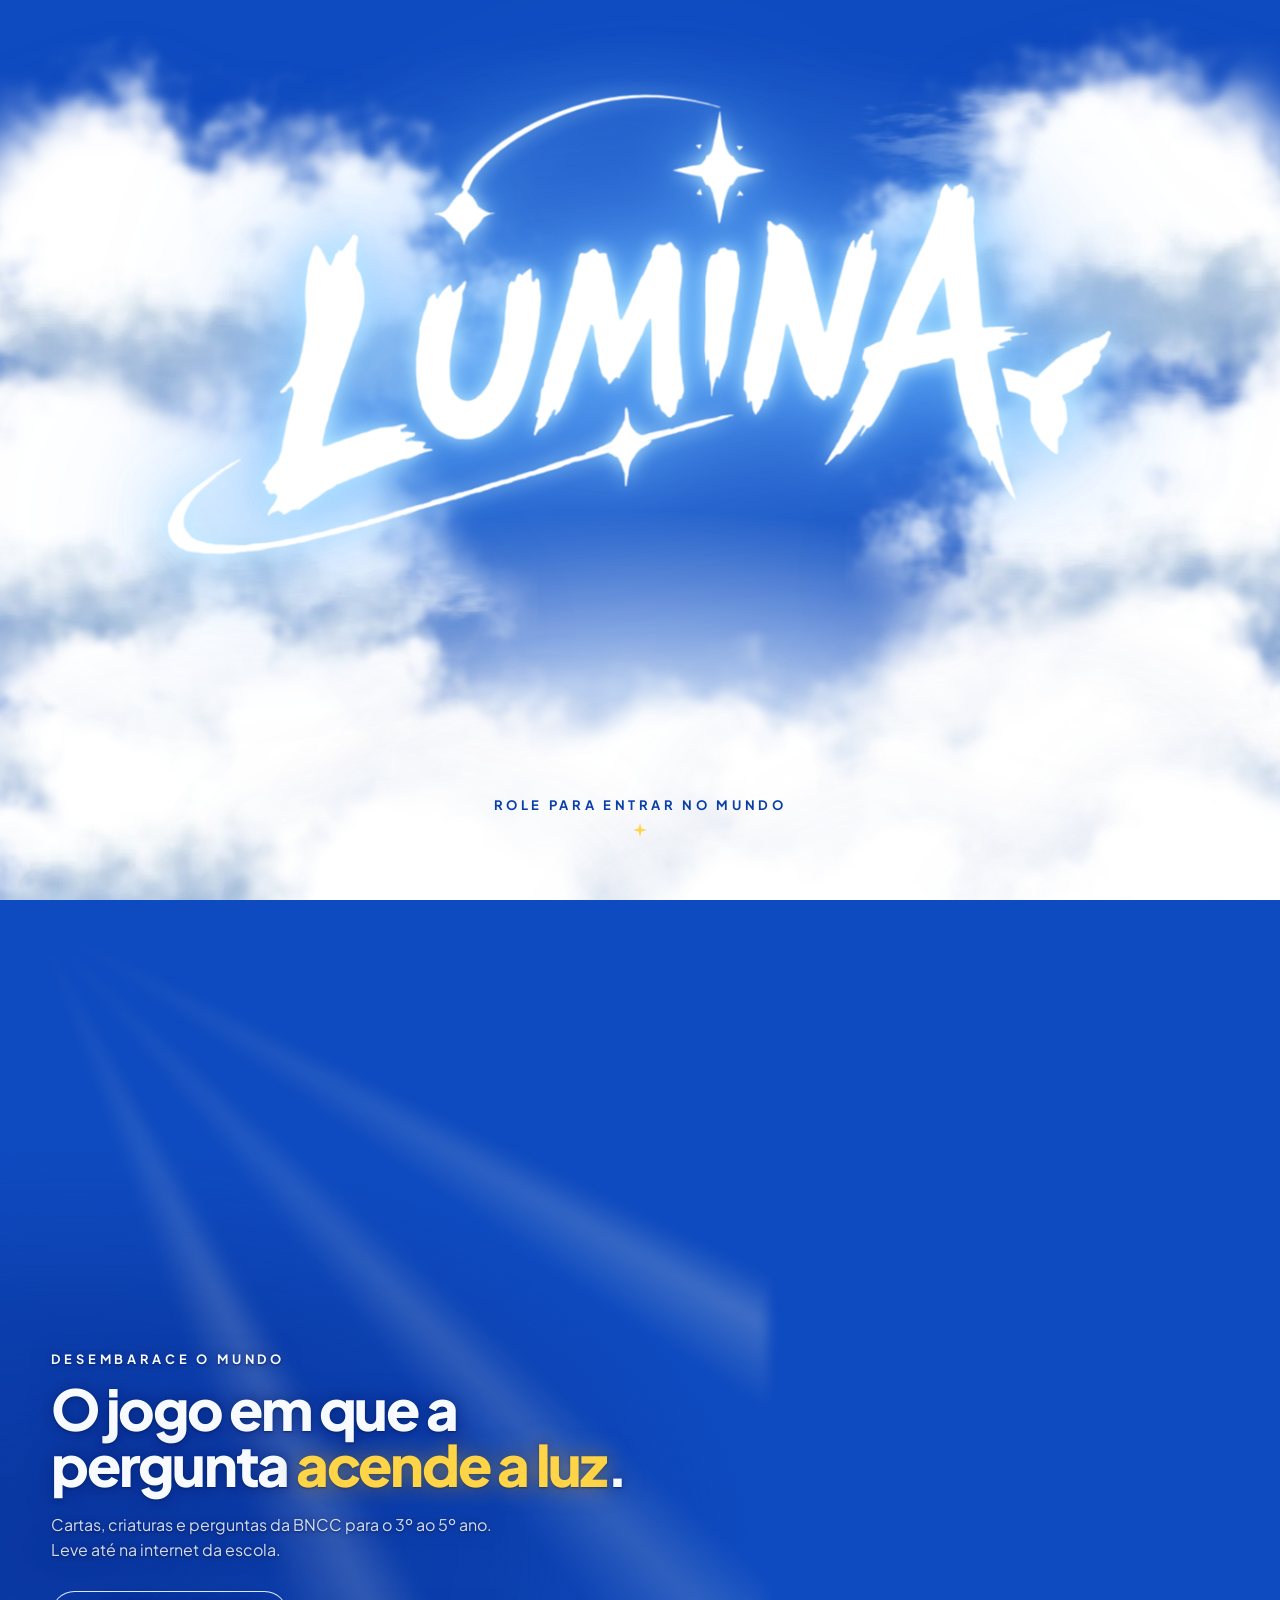
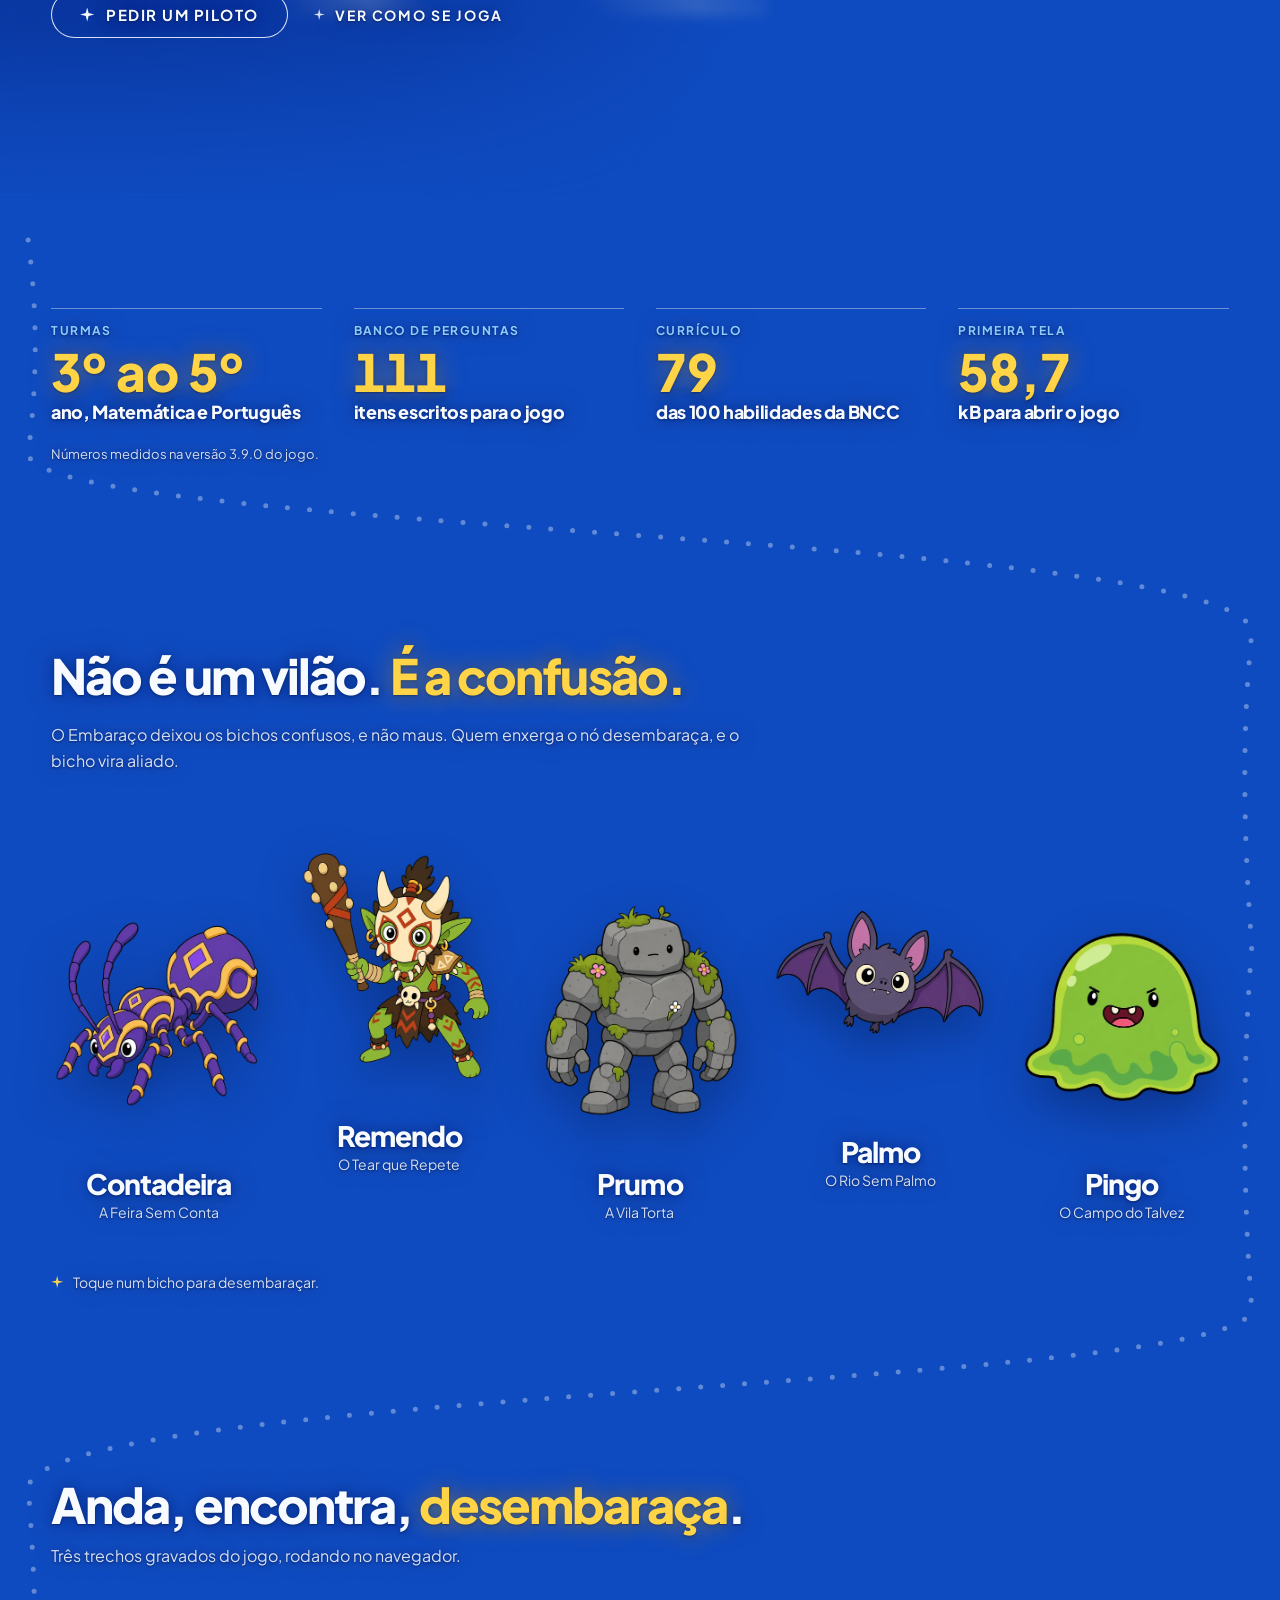
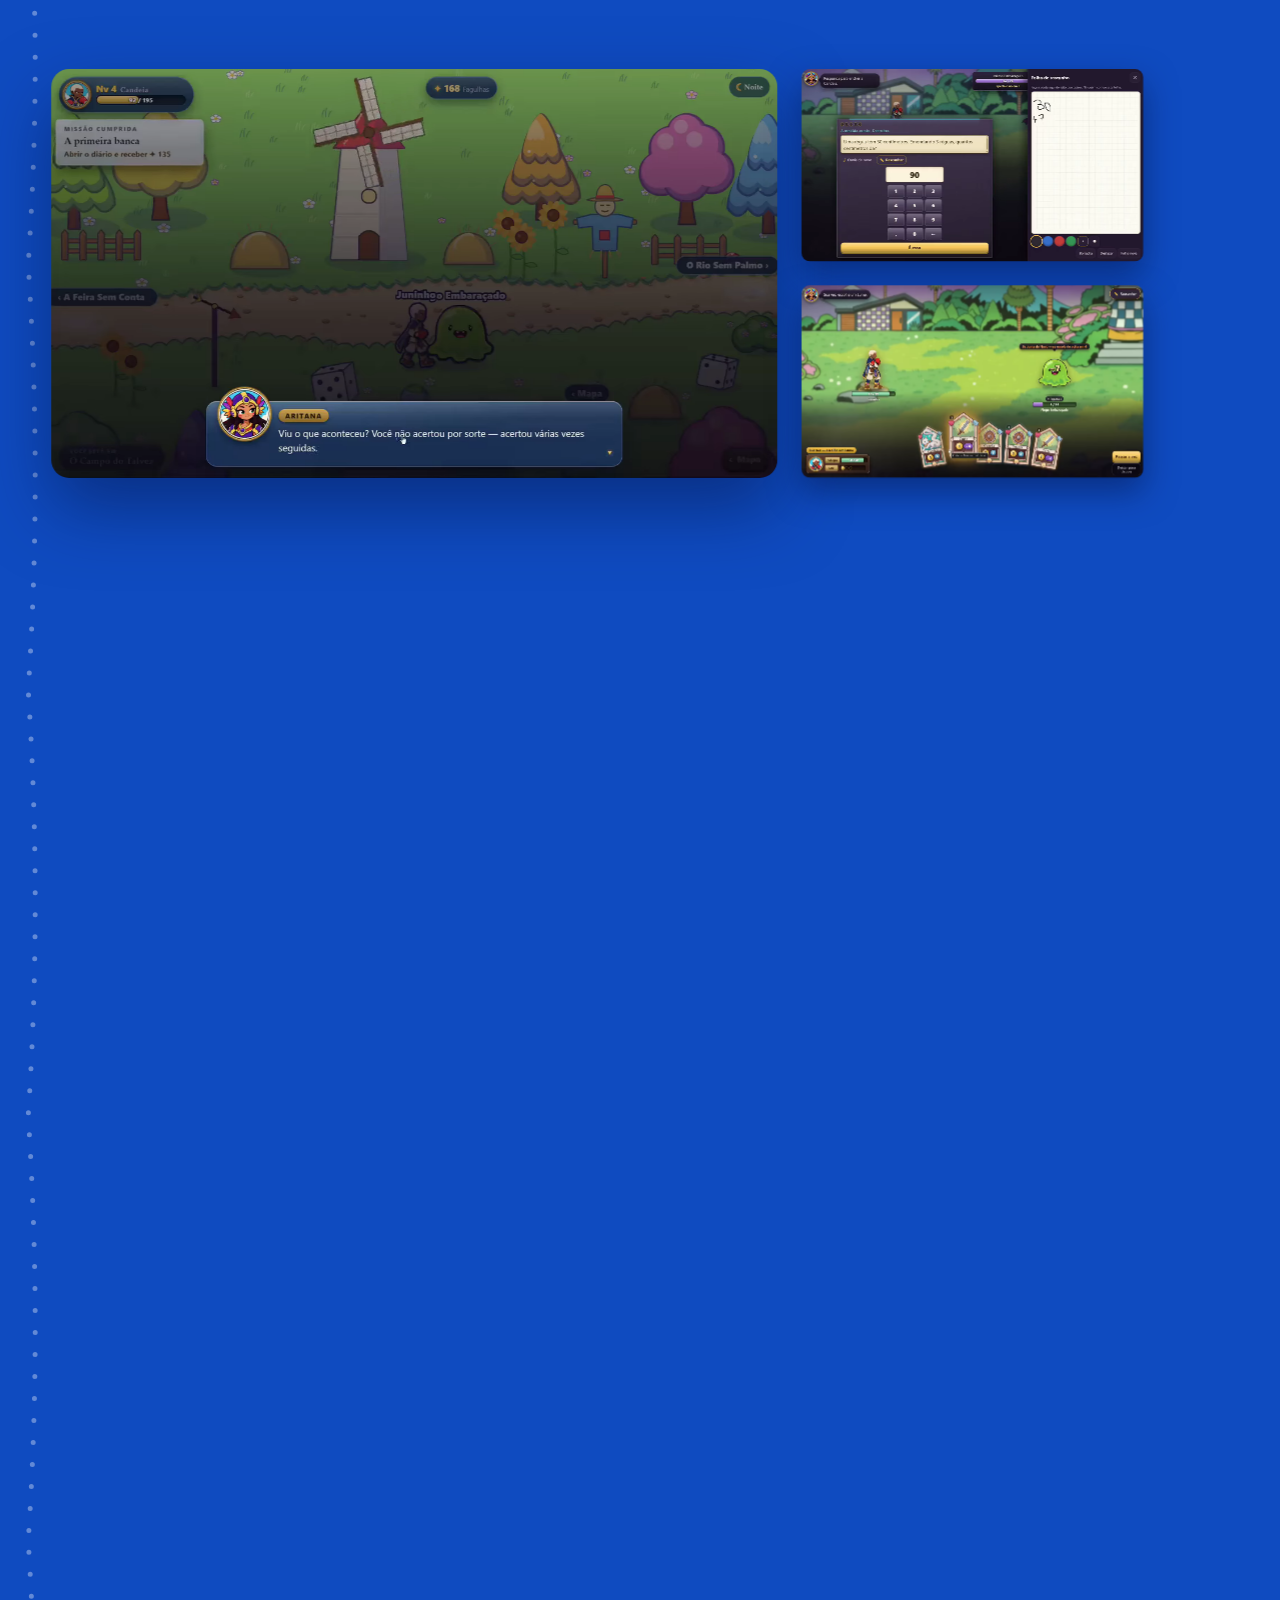
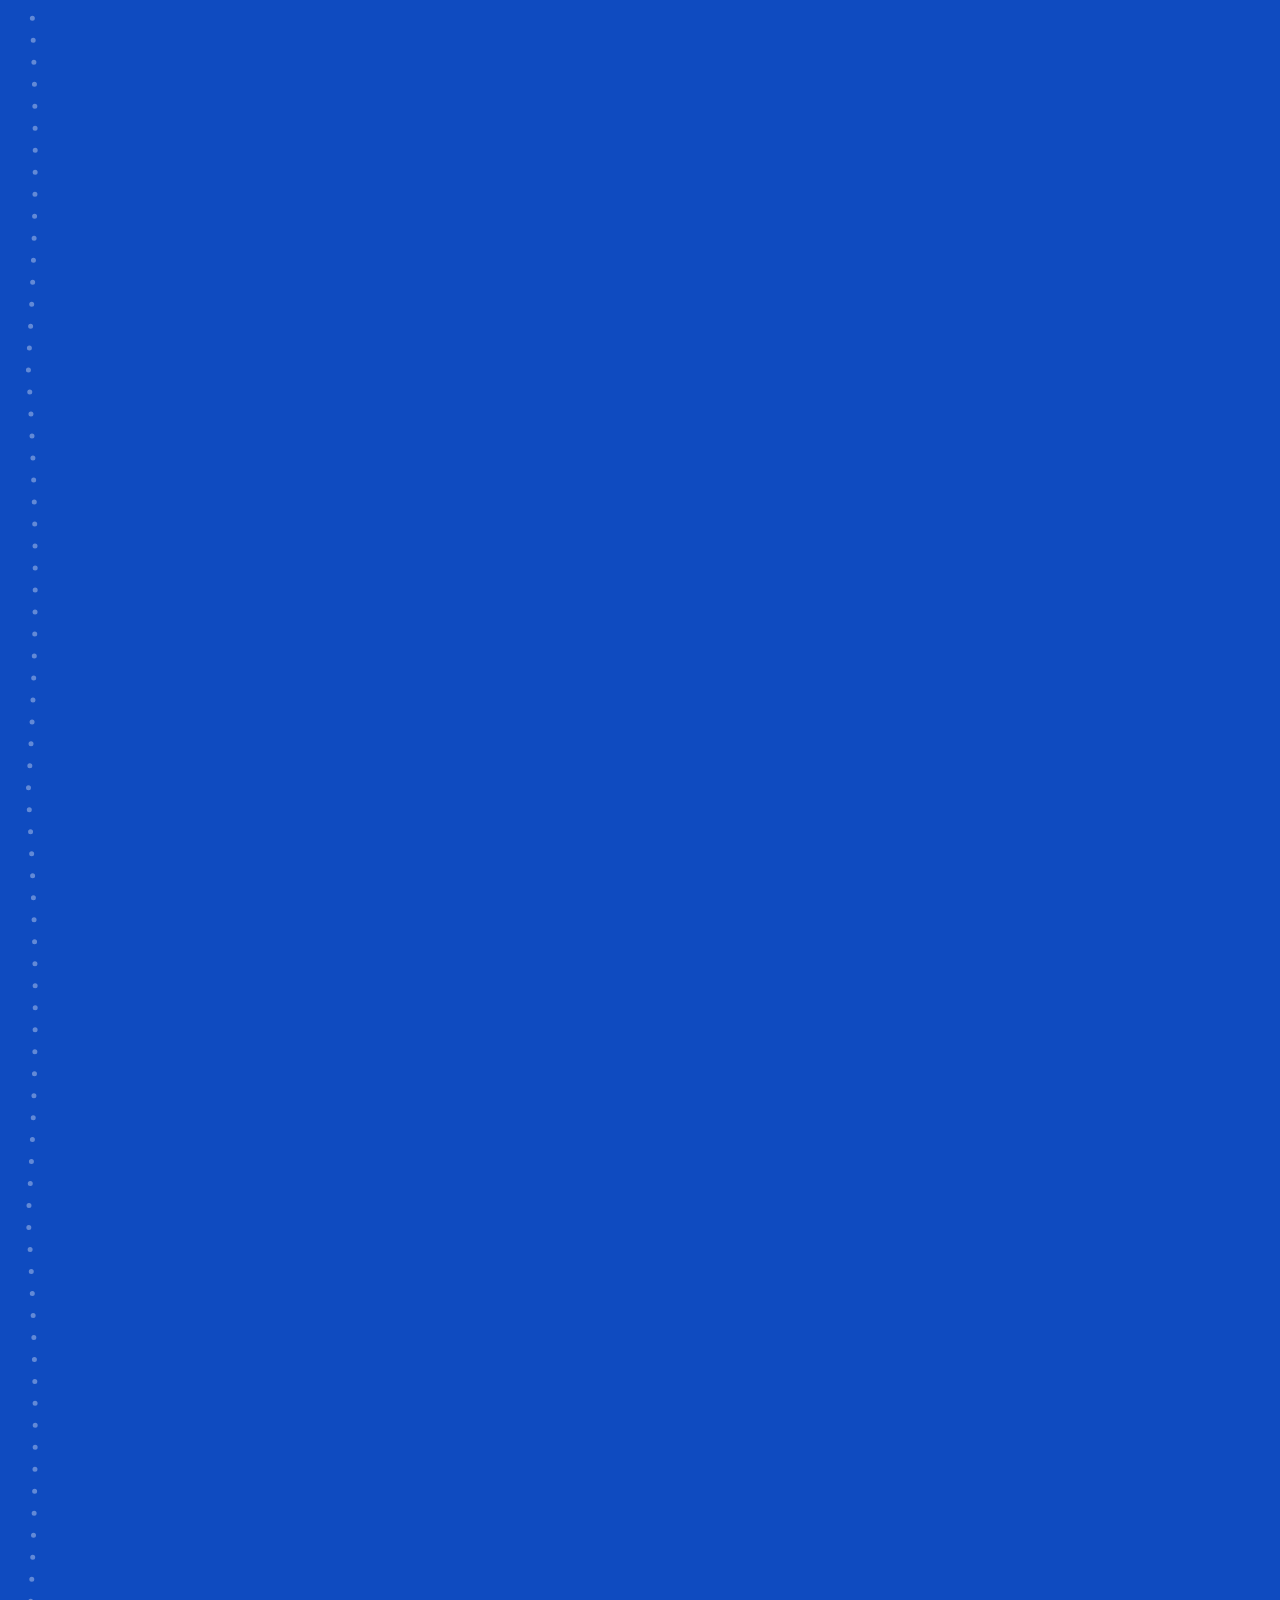
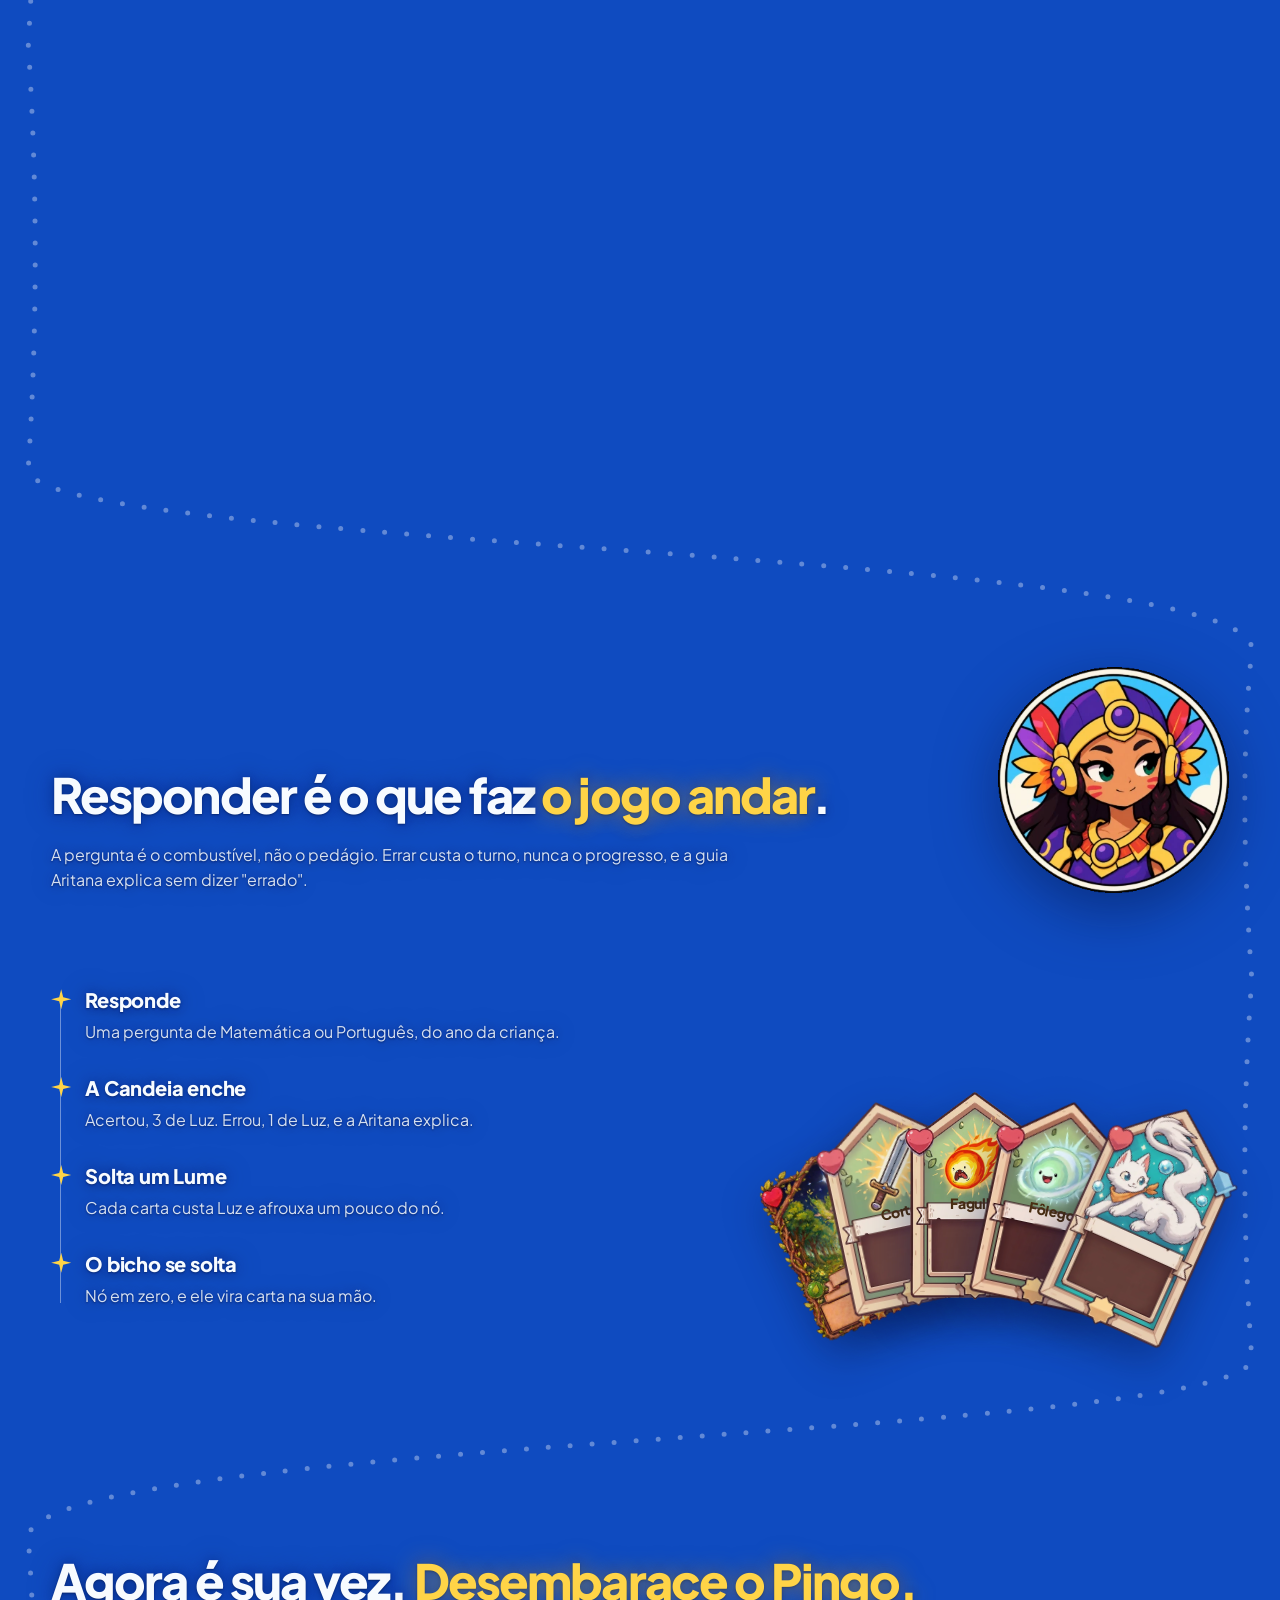
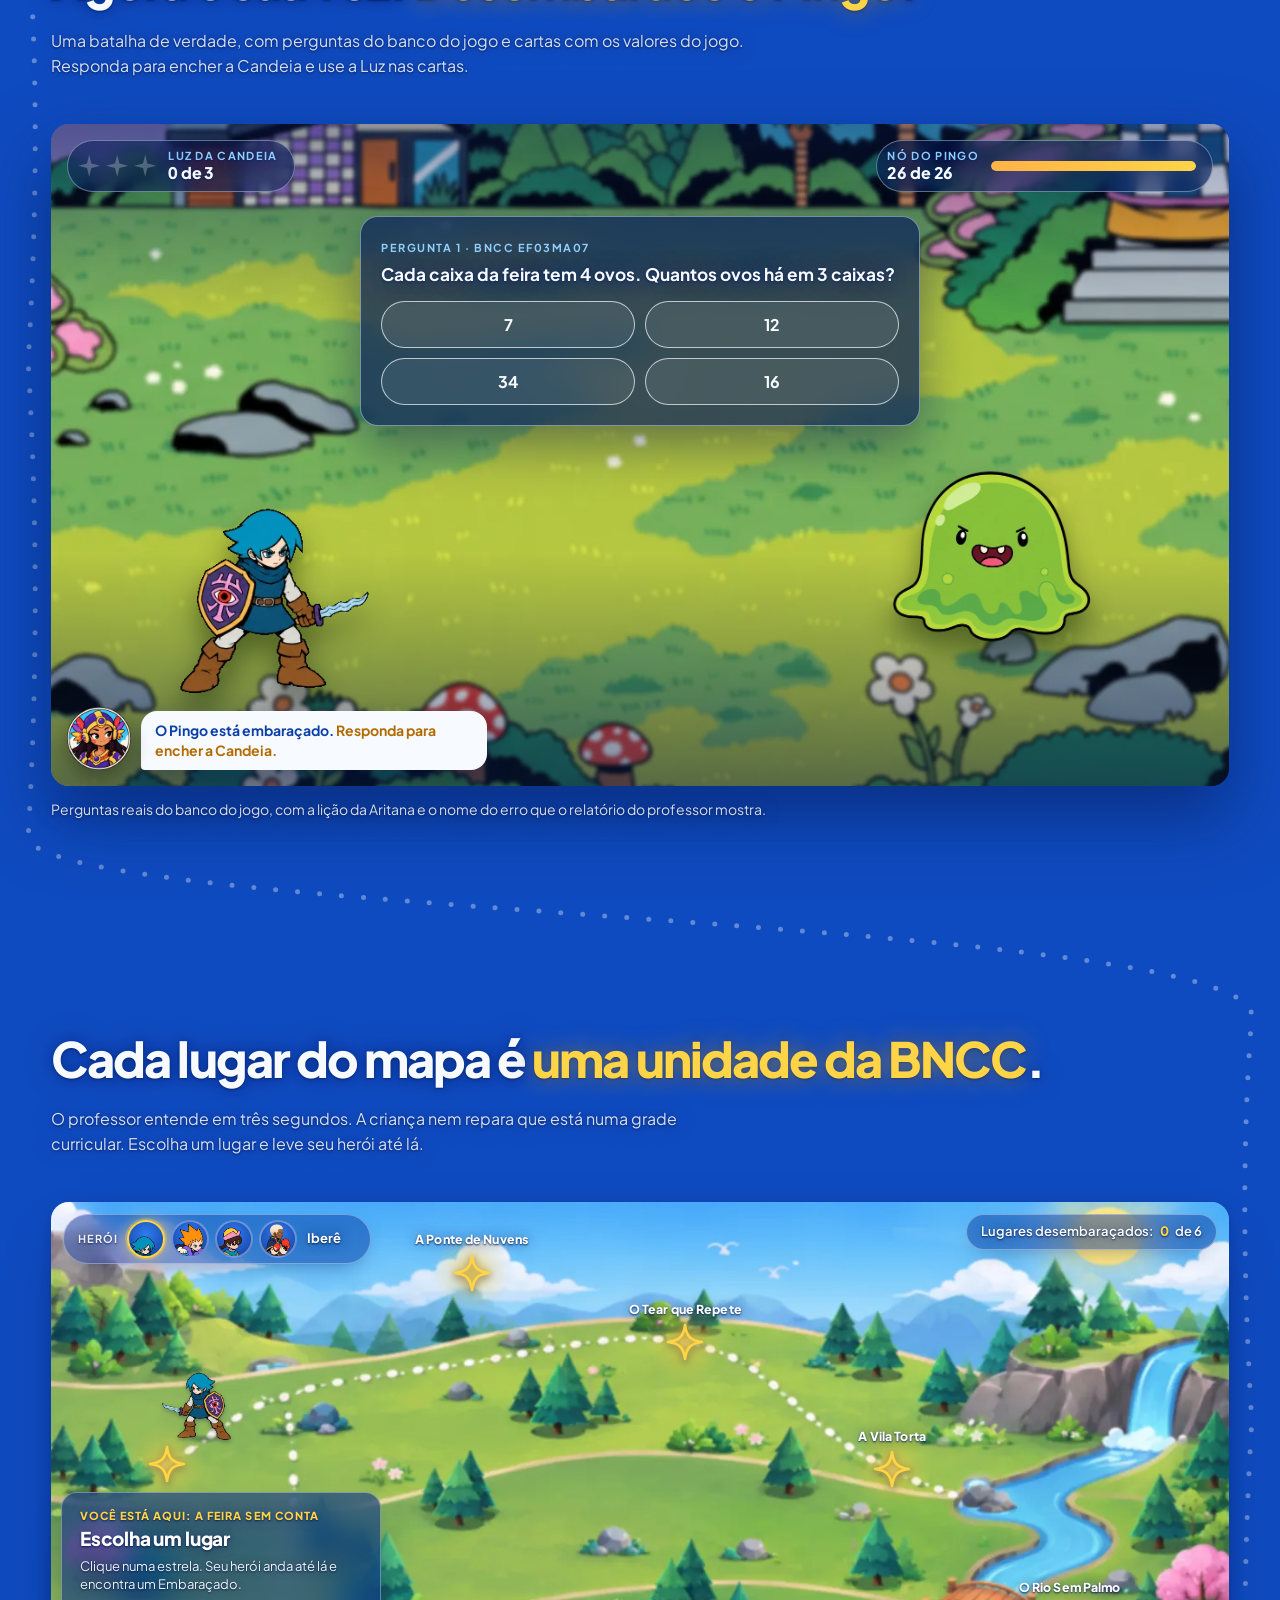
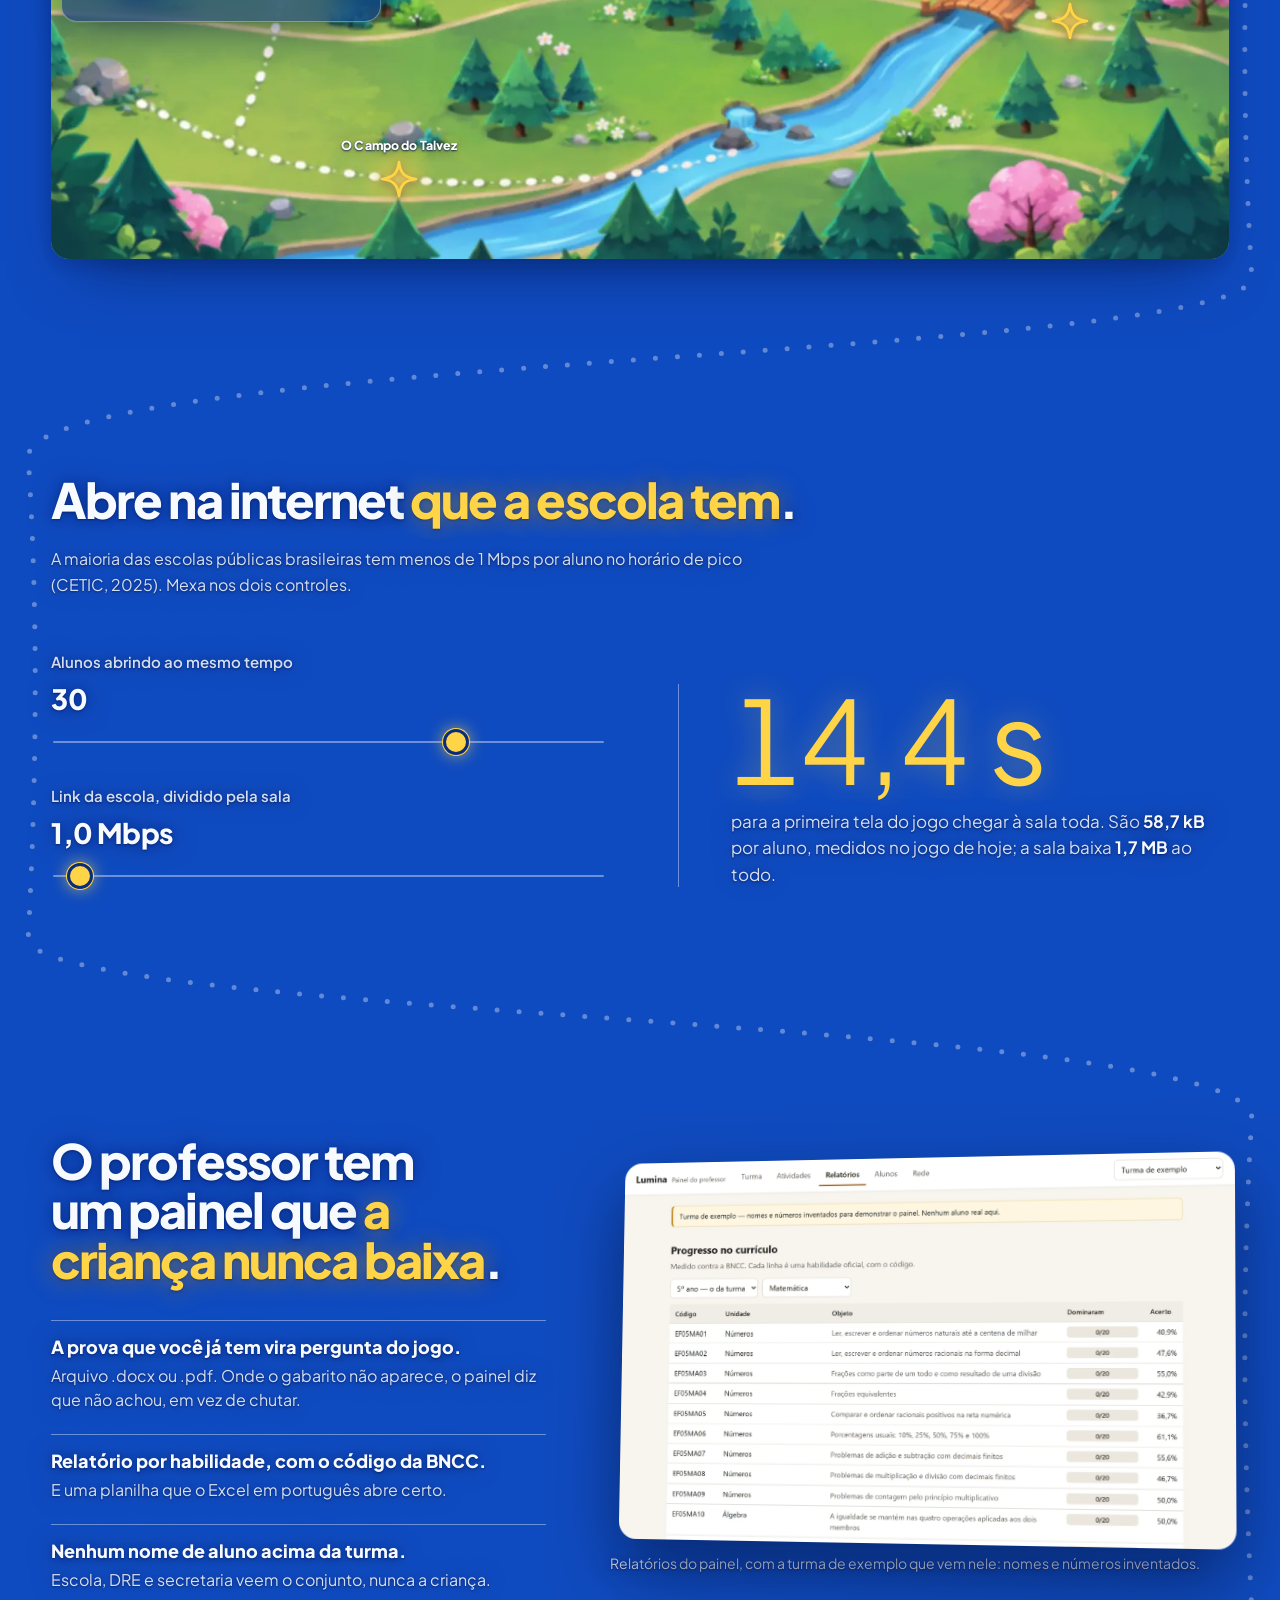
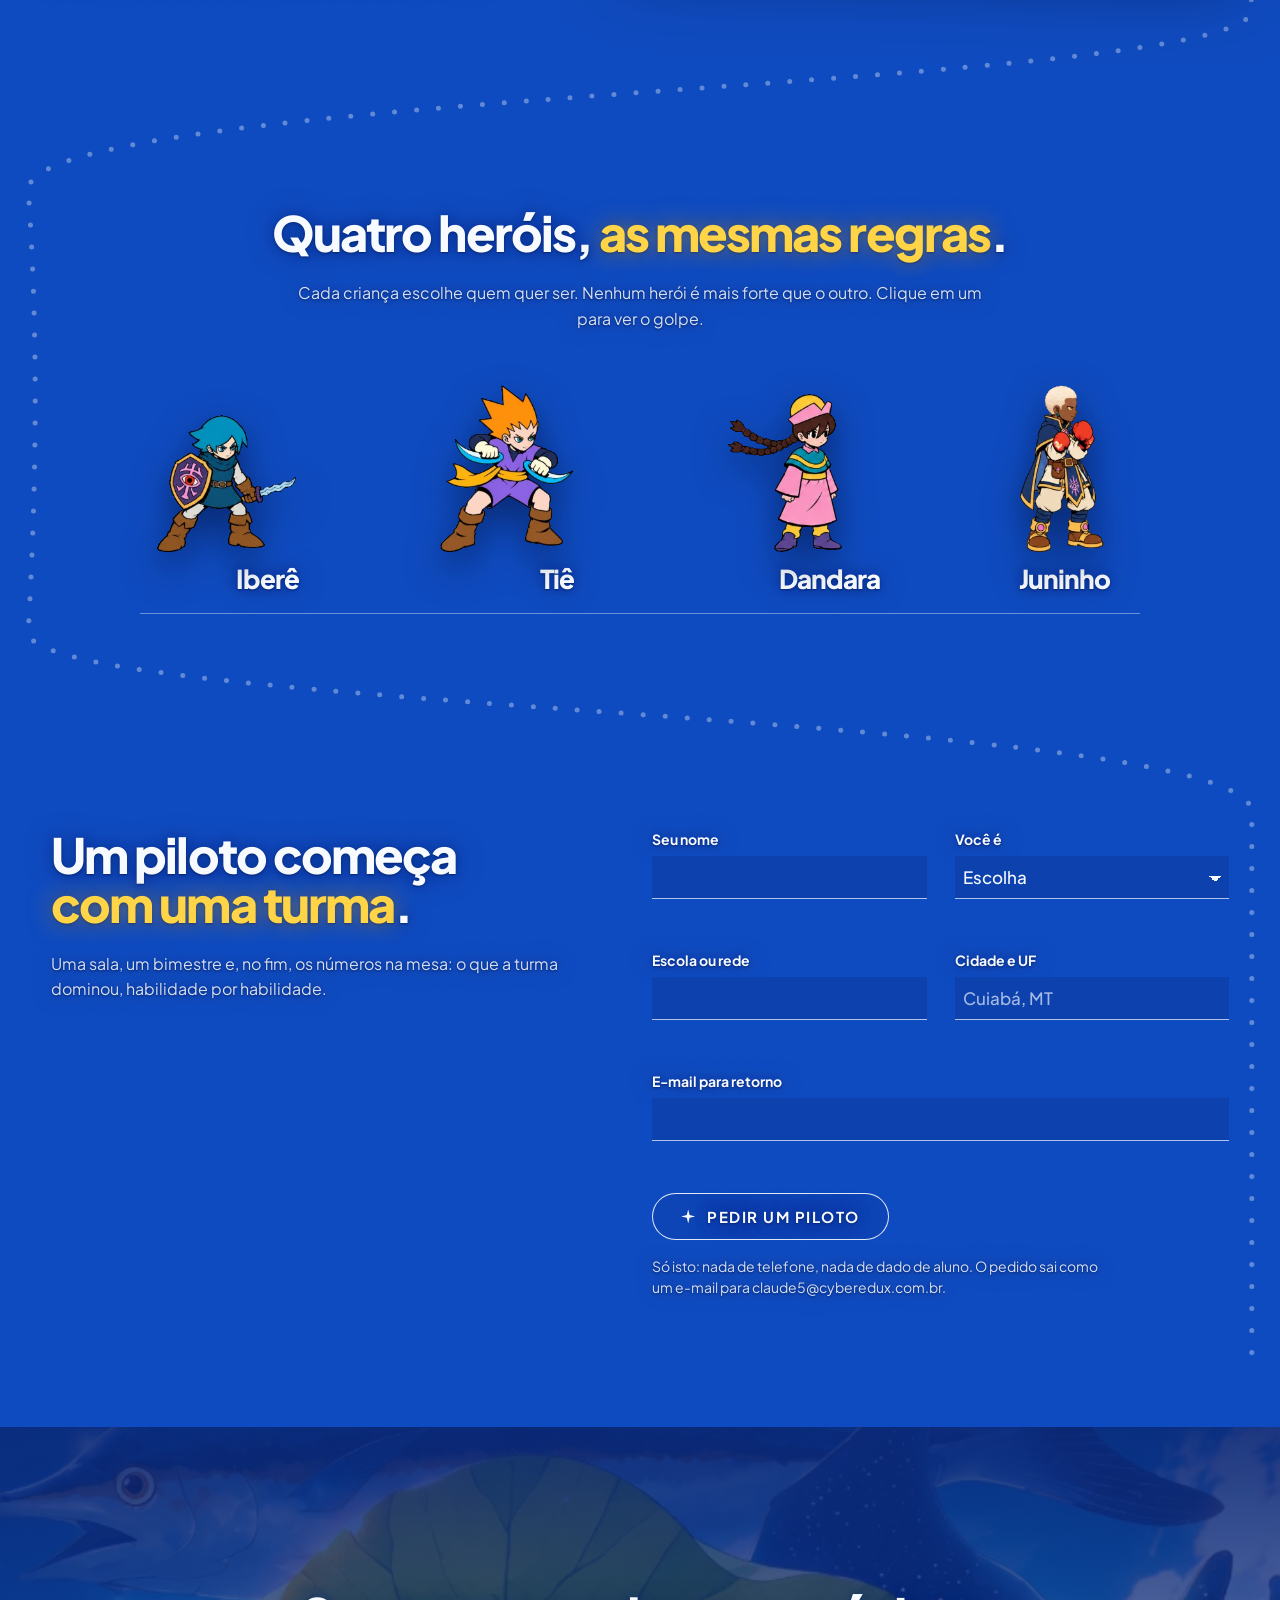
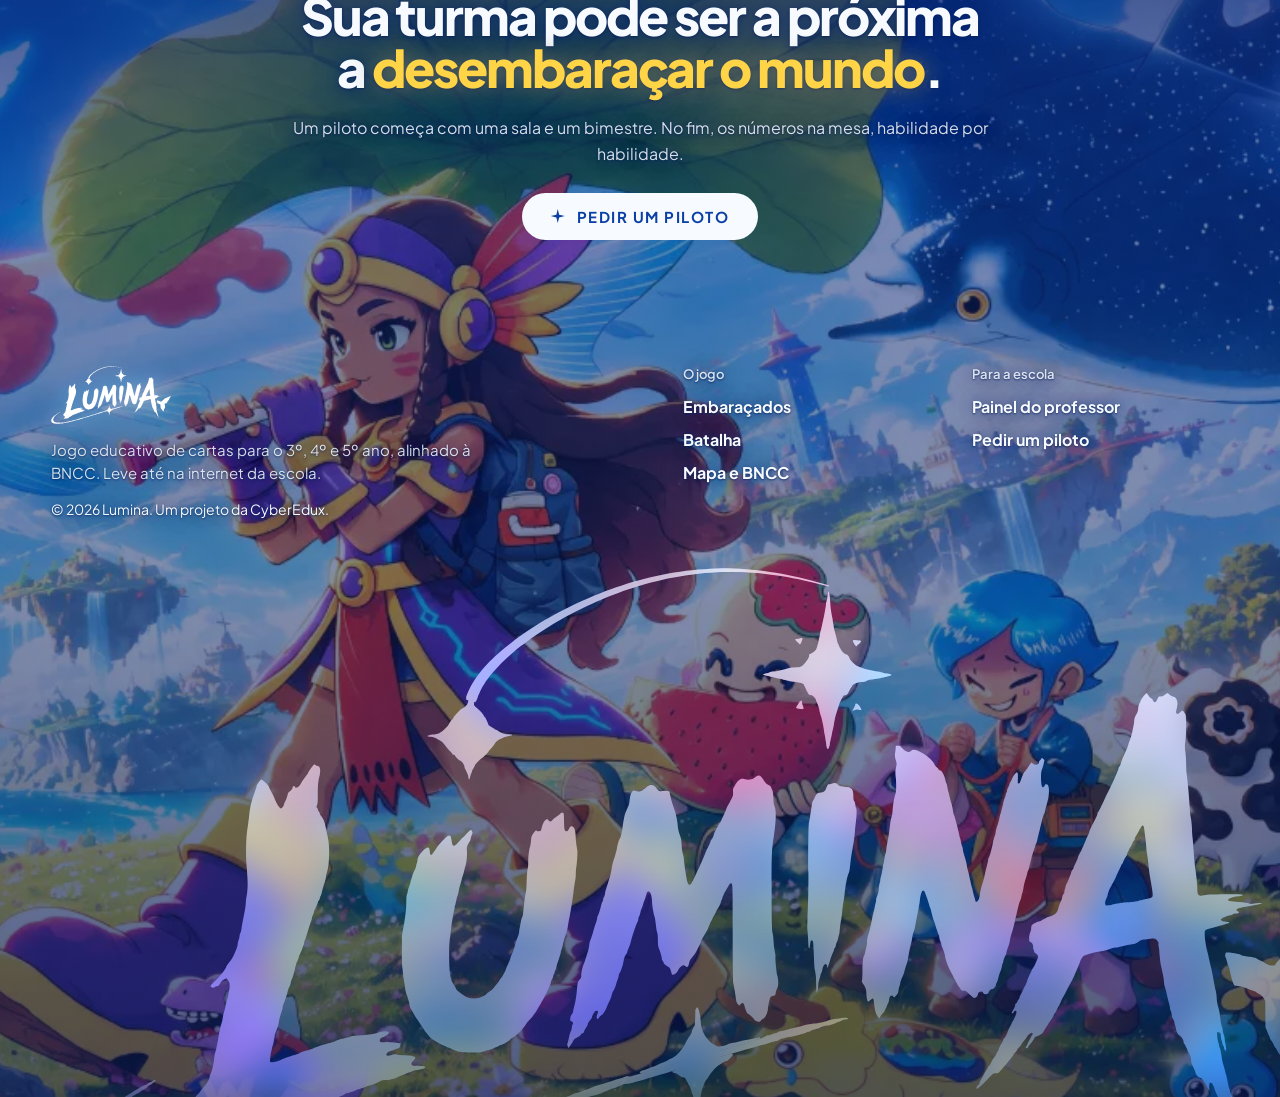
==== commit e55037ce: "Novo site do Lumina: o céu da capa Abertura com mar de nuvens e o logo vetorial, nuvens realistas em" ====
--- a/index.html
+++ b/index.html
@@ -1,1032 +1,1374 @@
-<!DOCTYPE html>
+<!doctype html>
 <html lang="pt-BR">
 <head>
-<meta charset="UTF-8">
+<meta charset="utf-8">
 <meta name="viewport" content="width=device-width, initial-scale=1, viewport-fit=cover">
-<title>Lumina, desembarace o mundo</title>
-<meta name="description" content="Jogo de cartas de Matemática e Português para o 3º, 4º e 5º ano, alinhado à BNCC. Abre na internet da escola pública, e o professor acompanha por habilidade.">
-<meta name="theme-color" content="#0b221f">
-<meta property="og:title" content="Lumina, desembarace o mundo">
-<meta property="og:description" content="Jogo de cartas de Matemática e Português para o 3º, 4º e 5º ano, alinhado à BNCC.">
-<meta property="og:image" content="https://justmazzo.github.io/lumina/arte/capa-og.jpg">
-<meta property="og:url" content="https://justmazzo.github.io/lumina/">
-<meta property="og:type" content="website">
-<link rel="icon" href="data:image/svg+xml,%3Csvg xmlns='http://www.w3.org/2000/svg' viewBox='0 0 32 32'%3E%3Ccircle cx='16' cy='16' r='13' fill='%230b221f' stroke='%23ffc247' stroke-width='4'/%3E%3Ccircle cx='16' cy='16' r='4.5' fill='%23ffc247'/%3E%3C/svg%3E">
-<link rel="preload" href="fontes/titan-one-latin.woff2" as="font" type="font/woff2" crossorigin>
-<link rel="preload" href="fontes/lexend-latin.woff2" as="font" type="font/woff2" crossorigin>
-<link rel="preload" as="image" href="arte/capa-1600.webp" imagesrcset="arte/capa-1280.webp 1280w, arte/capa-1600.webp 1600w" imagesizes="100vw">
+<meta name="theme-color" content="#0b3fa8">
+<title>Lumina | Desembarace o mundo</title>
+<meta name="description" content="Jogo educativo de cartas de Matemática e Português para o 3º, 4º e 5º ano, alinhado à BNCC. A pergunta acende a luz que move o jogo.">
+<meta property="og:title" content="Lumina | Desembarace o mundo">
+<meta property="og:description" content="Jogo de cartas para o 3º ao 5º ano, alinhado à BNCC, leve para a internet da escola pública.">
+<meta property="og:image" content="arte/capa.webp">
+<link rel="preload" href="arte/capa.webp" as="image" type="image/webp">
+<link rel="stylesheet" href="componentes/mapa.css">
+<link rel="preload" href="fontes/plus-jakarta-latin.woff2" as="font" type="font/woff2" crossorigin>
 <style>
-/* ================================================
-   O SITE DO LUMINA
-   A travessia pelo mapa do jogo: cada seção é uma parada da trilha.
-   O contrato de direção mora em .impeccable/surfaces/, não aqui.
-   ================================================ */
-
-/* As fontes vêm junto com o site: zero chamada a servidor de fora.
-   Português só usa o recorte latin; o latin-ext baixa sozinho apenas
-   se aparecer um caractere dele. */
-@font-face { font-family: 'Titan One'; font-style: normal; font-weight: 400; font-display: swap;
-  src: url(fontes/titan-one-latin-ext.woff2) format('woff2');
-  unicode-range: U+0100-02BA, U+02BD-02C5, U+02C7-02CC, U+02CE-02D7, U+02DD-02FF, U+0304, U+0308, U+0329, U+1D00-1DBF, U+1E00-1E9F, U+1EF2-1EFF, U+2020, U+20A0-20AB, U+20AD-20C0, U+2113, U+2C60-2C7F, U+A720-A7FF; }
-@font-face { font-family: 'Titan One'; font-style: normal; font-weight: 400; font-display: swap;
-  src: url(fontes/titan-one-latin.woff2) format('woff2');
-  unicode-range: U+0000-00FF, U+0131, U+0152-0153, U+02BB-02BC, U+02C6, U+02DA, U+02DC, U+0304, U+0308, U+0329, U+2000-206F, U+20AC, U+2122, U+2191, U+2193, U+2212, U+2215, U+FEFF, U+FFFD; }
-@font-face { font-family: 'Lexend'; font-style: normal; font-weight: 400 600; font-display: swap;
-  src: url(fontes/lexend-latin-ext.woff2) format('woff2');
-  unicode-range: U+0100-02BA, U+02BD-02C5, U+02C7-02CC, U+02CE-02D7, U+02DD-02FF, U+0304, U+0308, U+0329, U+1D00-1DBF, U+1E00-1E9F, U+1EF2-1EFF, U+2020, U+20A0-20AB, U+20AD-20C0, U+2113, U+2C60-2C7F, U+A720-A7FF; }
-@font-face { font-family: 'Lexend'; font-style: normal; font-weight: 400 600; font-display: swap;
-  src: url(fontes/lexend-latin.woff2) format('woff2');
-  unicode-range: U+0000-00FF, U+0131, U+0152-0153, U+02BB-02BC, U+02C6, U+02DA, U+02DC, U+0304, U+0308, U+0329, U+2000-206F, U+20AC, U+2122, U+2191, U+2193, U+2212, U+2215, U+FEFF, U+FFFD; }
-
-:root {
-  color-scheme: dark;
-  /* a mata de noite: as árvores do mapa do jogo (#327858), escurecidas */
-  --mata: #0b221f; --mata-2: #0f2d29; --mata-3: #123a33; --mata-4: #1a4a3f;
-  --painel: #07191a; --campo: #0e2a26; --campo-2: #13352f; --borda: #2b5a50; --borda-2: #3d7568;
-  --creme: #fff4dc; --creme-2: #cfe3d6;
-  --candeia: #ffc247; --candeia-2: #ffd574; --labio: #b87a12; --tinta: #2a1a02;
-  --no: #a678d8;          /* só no fio embaraçado, nunca em controle */
-  --verde: #86dba6;       /* deu certo */
-  --ponto: #fffdf4;       /* os pontos da trilha, os mesmos do mapa */
-
-  --f-letreiro: 'Titan One', 'Arial Rounded MT Bold', system-ui, sans-serif;
-  --f-texto: 'Lexend', system-ui, -apple-system, 'Segoe UI', Roboto, sans-serif;
-
-  /* UMA régua de cantos: botão 14, painel e mídia 22, campo 12,
-     marcador e pílula redondos. */
-  --r-bt: 14px; --r-painel: 22px; --r-campo: 12px;
-
-  --ease-out: cubic-bezier(0.23, 1, 0.32, 1);
-  --ease-in-out: cubic-bezier(0.77, 0, 0.175, 1);
-  /* a agulha: mola amortecida, um só passo além do ponto e volta */
-  --mola: linear(0, 0.2 6%, 0.62 15%, 0.96 25%, 1.08 32%, 1.1 36%, 1.07 43%, 1.01 53%, 0.99 62%, 1 78%, 1);
-
-  --gut: clamp(20px, 6.667vw, 96px);
-  --larg: 1440px;
-}
-
-* { box-sizing: border-box; }
-[hidden] { display: none !important; }
-html { -webkit-text-size-adjust: 100%; scroll-behavior: smooth; scrollbar-color: var(--borda-2) var(--mata); }
-body {
-  margin: 0; background: var(--mata); color: var(--creme);
-  font: 400 17px/1.6 var(--f-texto);
-  -webkit-font-smoothing: antialiased; overflow-x: clip;
-  caret-color: var(--candeia);
-}
-::selection { background: var(--candeia); color: var(--tinta); }
-img, video, svg { display: block; max-width: 100%; }
-h1, h2, h3 { margin: 0; font-family: var(--f-letreiro); font-weight: 400; line-height: 1.12; letter-spacing: -0.005em; text-wrap: balance; }
-p { margin: 0; text-wrap: pretty; }
-a { color: inherit; text-underline-offset: 0.22em; text-decoration-thickness: 1.5px; }
-button, input, select { font: inherit; color: inherit; }
-:focus-visible { outline: 3px solid var(--candeia); outline-offset: 3px; border-radius: 6px; }
-.so-leitor { position: absolute; width: 1px; height: 1px; overflow: hidden; clip-path: inset(50%); white-space: nowrap; }
-.pular { position: absolute; left: 12px; top: -80px; z-index: 50; background: var(--candeia); color: var(--tinta); padding: 12px 18px; border-radius: var(--r-bt); font-weight: 600; text-decoration: none; transition: top 160ms var(--ease-out); }
-.pular:focus { top: 12px; }
-.env { width: 100%; max-width: var(--larg); margin-inline: auto; padding-inline: var(--gut); position: relative; z-index: 2; }
-
-/* ---------- botões: o botão do próprio jogo, com lábio embaixo ---------- */
-.bt {
-  display: inline-flex; align-items: center; justify-content: center; gap: 10px;
-  min-height: 52px; padding: 14px 28px; border-radius: var(--r-bt);
-  font: 600 17px/1 var(--f-texto); text-decoration: none; white-space: nowrap; cursor: pointer;
-  border: 0; transition: transform 160ms var(--ease-out), background-color 160ms ease, box-shadow 160ms ease;
-}
-.bt-luz { background: var(--candeia); color: var(--tinta); box-shadow: inset 0 -5px 0 var(--labio), 0 10px 22px -12px rgb(0 10 8 / 0.7); }
-.bt-vazio { background: rgb(255 255 255 / 0.07); color: var(--creme); box-shadow: inset 0 0 0 1.5px rgb(255 244 220 / 0.55); }
-.bt:active { transform: scale(0.97); }
-.bt-luz:active { box-shadow: inset 0 -2px 0 var(--labio); }
-@media (hover: hover) and (pointer: fine) {
-  .bt-luz:hover { background: var(--candeia-2); }
-  .bt-vazio:hover { background: rgb(255 255 255 / 0.13); }
-}
-.bt:disabled { cursor: default; opacity: 0.6; transform: none; }
-
-/* ================= A CAPA ================= */
-.capa { position: relative; min-height: clamp(620px, 100svh, 1000px); isolation: isolate; overflow: hidden; background: #1c5fae; }
-.capa-img { position: absolute; inset: 0; width: 100%; height: 100%; object-fit: cover;
-  /* ancorada à esquerda: centralizada, ela corta o L do letreiro pintado */
-  object-position: 0% 30%; z-index: -2; }
-.veu-topo { position: absolute; inset: 0 0 auto; height: 150px; z-index: -1; pointer-events: none;
-  background: linear-gradient(rgb(6 26 44 / 0.62), rgb(6 26 44 / 0)); }
-.topo { position: absolute; inset: 0 0 auto; z-index: 5; }
-.topo .env { display: flex; justify-content: flex-end; align-items: center; gap: 14px; min-height: 88px; }
-/* OS LINKS TÊM FUNDO PRÓPRIO. Sobre a capa, o véu do topo não bastava:
-   "Como se joga" media 2,48:1 em cima do peixe-espada cinza-claro. Uma
-   pílula escura garante o contraste em qualquer recorte da ilustração. */
-.topo .links { display: flex; gap: 30px; align-items: center; min-height: 44px; padding: 11px 22px; border-radius: 999px;
-  background: rgb(8 30 44 / 0.78); box-shadow: inset 0 0 0 1px rgb(255 255 255 / 0.12); }
-.topo a:not(.bt) { font-weight: 500; font-size: 15.5px; text-decoration: none; }
-@media (hover: hover) and (pointer: fine) { .topo a:not(.bt):hover { text-decoration: underline; } }
-.topo .bt { min-height: 44px; padding: 10px 20px; font-size: 15px; box-shadow: inset 0 -4px 0 var(--labio); }
-
-.chao { position: absolute; inset: auto 0 0; z-index: 0; pointer-events: none; line-height: 0; }
-.chao .franja { width: 100%; height: 96px; position: absolute; left: 0; bottom: 0; }
-.chao .monte { position: absolute; left: 0; bottom: clamp(-72px, -4.6vw, -40px); width: clamp(560px, 62.5vw, 1000px); height: auto; }
-.chamada { position: absolute; left: var(--gut); bottom: clamp(40px, 5.5vh, 64px); z-index: 3; max-width: 36rem; }
-.chamada h1 { font-size: clamp(30px, 2.9vw, 46px); line-height: 1.13; color: var(--creme); }
-.chamada h1 .frase-1, .chamada h1 .frase-2 { display: block; }
-.chamada p { margin-top: 18px; max-width: 30rem; color: var(--creme-2); font-size: clamp(16px, 1.25vw, 18.5px); line-height: 1.5; }
-.acoes { display: flex; flex-wrap: wrap; gap: 14px; margin-top: 26px; }
-.inicio-trilha { position: relative; align-self: center; width: 1px; height: 1px; margin-left: 30px; }
-
-/* a única entrada orquestrada da página: a capa assenta, a chamada sobe */
-@media (prefers-reduced-motion: no-preference) {
-  .capa-img { animation: assenta 1100ms var(--ease-out) both; }
-  .chamada > * { animation: sobe 640ms var(--ease-out) both; }
-  .chamada > :nth-child(2) { animation-delay: 90ms; }
-  .chamada > :nth-child(3) { animation-delay: 180ms; }
-}
-@keyframes assenta { from { transform: scale(1.045); opacity: 0.55; } to { transform: none; opacity: 1; } }
-@keyframes sobe { from { transform: translateY(14px); opacity: 0; } to { transform: none; opacity: 1; } }
-
-/* ================= AS PARADAS ================= */
-main { position: relative; timeline-scope: --p1, --p2, --p3, --p4, --p5, --p6; }
-.parada { position: relative; padding-block: clamp(80px, 9vw, 128px); }
-.parada:nth-of-type(even) { background: var(--mata-2); }
-.p1 { view-timeline-name: --p1; } .p2 { view-timeline-name: --p2; } .p3 { view-timeline-name: --p3; }
-.p4 { view-timeline-name: --p4; } .p5 { view-timeline-name: --p5; } .p6 { view-timeline-name: --p6; }
-.cabeca { max-width: 44rem; width: fit-content; position: relative; }
-.cabeca .marco { position: absolute; top: 2px; }
-.lado-dir .cabeca, .p6 .cabeca { margin-left: auto; padding-left: 84px; }
-.lado-dir .cabeca .marco, .p6 .cabeca .marco { left: 0; }
-.p6 .cabeca { margin-left: 0; }
-.lado-esq .cabeca { padding-right: 84px; }
-.lado-esq .cabeca .marco { right: 0; }
-.cabeca h2 { font-size: clamp(28px, 2.5vw, 38px); }
-.cabeca p { margin-top: 18px; color: var(--creme-2); font-size: clamp(16px, 1.25vw, 18.5px); max-width: 36rem; }
-/* o marcador de parada: o anel do mapa do jogo */
-.marco { position: absolute; width: 56px; height: 56px; border-radius: 50%; z-index: 3;
-  background: var(--mata); box-shadow: inset 0 0 0 4px rgb(255 244 220 / 0.7), 0 4px 12px rgb(0 10 8 / 0.5); }
-.marco::after { content: ""; position: absolute; inset: 20px; border-radius: 50%; background: var(--creme); animation-fill-mode: both; }
-
-/* ---------- a trilha: uma curva só rege a página ---------- */
-.trilha { position: absolute; inset: 0; width: 100%; height: 100%; z-index: 1; pointer-events: none; overflow: visible; }
-.trilha .pontos { fill: none; stroke: var(--ponto); stroke-width: 11; stroke-linecap: round; stroke-dasharray: 0.1 23; opacity: 0.85; }
-.trilha .cheia { fill: none; stroke: var(--ponto); stroke-width: 5; stroke-linecap: round; opacity: 0; }
-@supports (animation-timeline: view()) {
+  /* Fonte única escolhida pelo Guilherme (variante C): Plus Jakarta Sans. A personalidade de pincel fica com o logo vetorial. */
+  @font-face { font-family: 'Plus Jakarta Sans'; font-style: normal; font-weight: 400 800; font-display: swap; src: url(fontes/plus-jakarta-latin.woff2) format('woff2'); }
+  @font-face { font-family: 'Plus Jakarta Sans'; font-style: normal; font-weight: 400 800; font-display: swap; src: url(fontes/plus-jakarta-latin-ext.woff2) format('woff2');
+    unicode-range: U+0100-02BA, U+02BD-02C5, U+02C7-02CC, U+02CE-02D7, U+02DD-02FF, U+0304, U+0308, U+0329, U+1D00-1DBF, U+1E00-1E9F, U+1EF2-1EFF, U+2020, U+20A0-20AB, U+20AD-20C0, U+2113, U+2C60-2C7F, U+A720-A7FF; }
+
+  /*
+    Identidade tirada da capa do jogo (decisão "A arte do projeto dita o design").
+    Tema único: céu com nuvens realistas (geradas com feTurbulence, assadas em WebP). Acento único: sol (#ffd447).
+    Forma: sem caixas. Interativos em pílula; mídia com 18px; grupos separados por linha fina e espaço.
+    Movimento: ligado à rolagem e ao cursor; tudo desligado com prefers-reduced-motion.
+    Cursor próprio (estrela da Candeia): pedido explícito do Guilherme; só em mouse/trackpad, nunca em toque; campos de texto mantêm o cursor de texto.
+    Conteúdo: só o que o PRODUCT.md confirma. Nada de preço, sorteio, loja, depoimento ou número de alunos.
+  */
+  :root {
+    --ceu-claro: #8fd0ff;
+    --sol: #ffd447;
+    --vidro: rgba(16, 70, 170, 0.42);
+    --vidro-solido: #144fb8;
+    --borda-vidro: rgba(220, 240, 255, 0.55);
+    --linha: rgba(247, 251, 255, 0.4);
+    --texto: #f7fbff;
+    --texto-suave: rgba(247, 251, 255, 0.86);
+    --sombra-texto: 0 1px 2px rgba(5, 30, 90, 0.7), 0 0 12px rgba(5, 35, 110, 0.55), 0 0 28px rgba(5, 40, 120, 0.35);
+    --raio-midia: 18px;
+    --sair: cubic-bezier(0.23, 1, 0.32, 1);
+    --mola: cubic-bezier(0.34, 1.56, 0.64, 1);
+    --gutter: clamp(16px, 4vw, 56px);
+    --f: 'Plus Jakarta Sans', system-ui, sans-serif;
+    --f-titulo: 'Plus Jakarta Sans', system-ui, sans-serif;
+  }
+  * { box-sizing: border-box; }
+  html, body { margin: 0; background: #0f4bc0; color: var(--texto); font-family: var(--f); -webkit-font-smoothing: antialiased; -webkit-tap-highlight-color: transparent; }
+  body { overflow-x: hidden; position: relative; }
+  a { color: inherit; }
+  img, video { max-width: 100%; display: block; }
+  button { font: inherit; color: inherit; }
+  :focus-visible { outline: 2px solid var(--sol); outline-offset: 3px; }
+  .pular { position: absolute; left: 12px; top: -60px; z-index: 50; padding: 10px 16px; border-radius: 999px; background: var(--texto); color: #0b3fa8; font-weight: 700; text-decoration: none; }
+  .pular:focus { top: 12px; }
+  .estrela4 { clip-path: polygon(50% 0, 60% 40%, 100% 50%, 60% 60%, 50% 100%, 40% 60%, 0 50%, 40% 40%); }
+
+  /* ---------- Cursor da Candeia (só mouse) ---------- */
+  @media (hover: hover) and (pointer: fine) {
+    html { cursor: url(arte/cursor/estrela.png) 16 16, auto; }
+    a, button, select, label, input[type=range], .interativo { cursor: url(arte/cursor/estrela-ativa.png) 20 20, pointer; }
+    input:not([type=range]) { cursor: text; }
+  }
+  .luz-cursor { position: fixed; left: 0; top: 0; width: 220px; height: 220px; margin: -110px 0 0 -110px; border-radius: 50%; pointer-events: none; z-index: 40;
+    background: radial-gradient(circle, rgba(255, 236, 160, .28) 0%, rgba(255, 220, 110, .1) 35%, transparent 70%); mix-blend-mode: screen;
+    opacity: 0; transition: opacity 300ms, width 300ms var(--sair), height 300ms var(--sair), margin 300ms var(--sair); }
+  .luz-cursor.ligada { opacity: 1; }
+  .luz-cursor.sobre { width: 320px; height: 320px; margin: -160px 0 0 -160px; }
+  .faisca { position: fixed; left: 0; top: 0; width: 10px; height: 10px; margin: -5px 0 0 -5px; pointer-events: none; z-index: 41; background: var(--sol);
+    filter: drop-shadow(0 0 4px rgba(255, 220, 110, .9)); animation: faisca 700ms var(--sair) forwards; }
+  @keyframes faisca { to { opacity: 0; transform: translate(var(--dx), var(--dy)) scale(.2) rotate(90deg); } }
+  .estouro { position: fixed; pointer-events: none; z-index: 42; width: var(--t, 14px); height: var(--t, 14px); margin: calc(var(--t, 14px) / -2) 0 0 calc(var(--t, 14px) / -2);
+    background: var(--c, var(--sol)); filter: drop-shadow(0 0 6px rgba(255, 230, 140, .95)); animation: estouro 900ms var(--sair) forwards; }
+  @keyframes estouro { 0% { transform: translate(0, 0) scale(.3); opacity: 1; } 100% { transform: translate(var(--dx), var(--dy)) scale(1) rotate(160deg); opacity: 0; } }
+
+  /* ---------- Céu e nuvens ---------- */
+  .ceu { position: fixed; inset: 0; z-index: -10; pointer-events: none;
+    background:
+      radial-gradient(55vmax 55vmax at -4% -8%, rgba(255, 250, 222, .7) 0%, rgba(255, 246, 205, .2) 32%, transparent 58%),
+      radial-gradient(120% 45% at 50% 108%, rgba(225, 244, 255, .85) 0%, rgba(170, 220, 255, .35) 45%, transparent 75%),
+      linear-gradient(180deg, #0d47bb 0%, #1a5fd6 38%, #3384ea 70%, #67b3f6 100%); }
+  .nuvens { position: absolute; inset: 0 0 auto 0; height: 100%; z-index: 0; pointer-events: none; overflow: hidden; }
+  .nuvens.frente { z-index: 2; }
+  .camada { position: absolute; inset: 0; }
+  .nuvem { position: absolute; width: var(--w); height: auto; max-width: none; opacity: var(--o, .95); user-select: none; }
+  .nuvem.esp { transform: scaleX(-1); }
+  .longe .nuvem { --o: .38; }
+  .meio .nuvem { --o: .62; }
+  .frente .nuvem { --o: 1; filter: drop-shadow(0 20px 30px rgba(10, 50, 140, .18)); }
+  @supports (animation-timeline: scroll()) {
+    @media (prefers-reduced-motion: no-preference) {
+      .nuvens { position: fixed; inset: 0; height: auto; }
+      .camada { bottom: auto; animation: subir-ceu linear both; animation-timeline: scroll(root); }
+      .longe .camada { height: 160vh; --sobe: -60vh; }
+      .meio .camada { height: 330vh; --sobe: -230vh; }
+      .frente .camada { height: 520vh; --sobe: -420vh; }
+      @keyframes subir-ceu { to { transform: translate3d(0, var(--sobe), 0); } }
+    }
+  }
+
+
+  /* ---------- Abertura: mar de nuvens com o logo vetorial brilhando ---------- */
+  .abertura, .abertura-espaco, .hud { display: none; }
+  .com-abertura { --ini: 100vh; }
+  .com-abertura .abertura-espaco { display: block; height: 100vh; }
+  .com-abertura .abertura { display: block; position: fixed; inset: 0; z-index: 25; pointer-events: none; overflow: hidden; }
+  .abertura .nevoa { position: absolute; inset: 0; background:
+      radial-gradient(90% 60% at 50% 100%, rgba(255, 255, 255, .95) 0%, rgba(235, 246, 255, .75) 40%, transparent 72%),
+      radial-gradient(70% 50% at 50% 38%, rgba(160, 215, 255, .35) 0%, transparent 70%); will-change: opacity; }
+  .abertura .grupo { position: absolute; inset: 0; will-change: transform, opacity; }
+  .abertura .nuvem { --o: 1; filter: drop-shadow(0 24px 40px rgba(20, 70, 160, .18)); }
+  .logo-vetor { position: absolute; left: 0; top: 0; transform-origin: 0 0; will-change: transform, opacity;
+    filter: drop-shadow(0 0 10px rgba(190, 235, 255, .95)) drop-shadow(0 0 34px rgba(110, 190, 255, .85)) drop-shadow(0 0 80px rgba(70, 150, 255, .6)); }
+  .logo-vetor svg, .logo-vetor img { display: block; width: 100%; height: auto; overflow: visible; }
   @media (prefers-reduced-motion: no-preference) {
-    /* tracejada à frente, cheia onde o visitante já passou */
-    .trilha .cheia { opacity: 0.9; stroke-dasharray: var(--L) var(--L); stroke-dashoffset: var(--L);
-      animation: desenha linear both; animation-range: cover 48vh cover calc(100% - 52vh); }
-    .trilha .cheia[data-p="1"] { animation-timeline: --p1; } .trilha .cheia[data-p="2"] { animation-timeline: --p2; }
-    .trilha .cheia[data-p="3"] { animation-timeline: --p3; } .trilha .cheia[data-p="4"] { animation-timeline: --p4; }
-    .trilha .cheia[data-p="5"] { animation-timeline: --p5; }
-    /* o anel acende quando a trilha chega nele */
-    .marco { background: var(--mata); animation: acende linear both; animation-range: cover 38vh cover 52vh; }
-    .marco::after { animation: miolo linear both; animation-timeline: inherit; animation-range: inherit; }
-    .p1 .marco { animation-timeline: --p1; } .p2 .marco { animation-timeline: --p2; } .p3 .marco { animation-timeline: --p3; }
-    .p4 .marco { animation-timeline: --p4; } .p5 .marco { animation-timeline: --p5; } .p6 .marco { animation-timeline: --p6; }
-  }
-}
-@keyframes desenha { to { stroke-dashoffset: 0; } }
-/* O unico brilho dourado da pagina, junto com a soltura do Pingo: a Candeia
-   chegando na parada. Fora destes dois momentos, sombra e neutra. */
-@keyframes acende { from { box-shadow: inset 0 0 0 4px rgb(255 244 220 / 0.7), 0 4px 12px rgb(0 10 8 / 0.5); } to { box-shadow: inset 0 0 0 4px var(--candeia), 0 4px 22px rgb(255 194 71 / 0.45); } }
-@keyframes miolo { from { transform: scale(0.55); background: var(--creme); } to { transform: none; background: var(--candeia); } }
-
-/* ---------- parada 1: o elenco, encostado, sem moldura ---------- */
-.elenco { position: relative; margin-top: clamp(40px, 5vw, 72px); display: grid; grid-template-columns: repeat(5, minmax(0, 1fr)); gap: 0; }
-.elenco .fio { position: absolute; left: calc(var(--gut) * -1); right: calc(var(--gut) * -1); top: 8%; width: calc(100% + var(--gut) * 2); height: 70%; z-index: 0; pointer-events: none; }
-.bicho { position: relative; z-index: 1; margin: 0; text-align: center; }
-.bicho img { width: 117%; max-width: none; margin-inline: -8.5%; height: auto; aspect-ratio: 480 / 590; object-fit: contain;
-  /* sombra de contato: o recorte projetado para baixo, e o bicho pisa em vez de boiar */
-  filter: drop-shadow(0 16px 8px rgb(0 8 6 / 0.42)); }
-.bicho:nth-child(odd) img { transform: translateY(18px); }
-/* a primeira figura nao invade a margem esquerda, que e onde a trilha desce */
-.elenco .bicho:first-of-type img { margin-left: 0; margin-right: -17%; }
-.bicho figcaption { margin-top: 2px; }
-.bicho b { display: block; font: 400 clamp(19px, 1.55vw, 23px)/1.2 var(--f-letreiro); }
-.bicho span { display: block; margin-top: 4px; font-size: 14px; color: var(--creme-2); }
-
-/* ---------- parada 2: o jogo rodando ---------- */
-.jogo { margin-top: clamp(36px, 4vw, 56px); display: grid; gap: 34px 36px; grid-template-columns: minmax(0, 2.03fr) minmax(0, 1fr); align-items: start; }
-.jogo-lado { display: grid; gap: 34px; }
-.quadro { margin: 0; }
-.quadro .tela { position: relative; border-radius: var(--r-painel); overflow: hidden; background: #081c1a; aspect-ratio: 16 / 9;
-  box-shadow: 0 26px 48px -18px rgb(1 12 10 / 0.75); }
-.quadro .tela::after { content: ""; position: absolute; inset: 0; border-radius: inherit; box-shadow: inset 0 0 0 1px rgb(255 244 220 / 0.14); pointer-events: none; }
-.quadro video { width: 100%; height: 100%; object-fit: cover; }
-.quadro .tocar { position: absolute; inset: 0; z-index: 1; display: grid; place-items: center; padding: 0; border: 0; background: none; color: var(--creme); cursor: pointer; border-radius: inherit; -webkit-tap-highlight-color: transparent; }
-.quadro .tocar:focus-visible { outline-offset: -6px; border-radius: var(--r-painel); }
-/* parado, o botão fica à vista no meio do quadro: é ele que diz que aquilo é vídeo */
-.quadro .icone { width: clamp(52px, 5vw, 72px); aspect-ratio: 1; display: grid; place-items: center; border-radius: 50%;
-  background: rgb(7 25 26 / 0.74); box-shadow: inset 0 0 0 1.5px rgb(255 244 220 / 0.5), 0 10px 24px -8px rgb(1 12 10 / 0.8);
-  transition: opacity 180ms var(--ease-out), transform 180ms var(--ease-out); }
-.quadro .icone svg { width: 40%; height: 40%; fill: currentColor; }
-.quadro .play { translate: 7% 0; }
-.quadro .pausa { display: none; }
-.quadro .tocar:active .icone { transform: scale(0.97); }
-/* tocando, ele some e só volta sob o cursor ou o foco, para pausar */
-.tocando .icone { opacity: 0; transform: scale(0.94); }
-.tocando .play { display: none; }
-.tocando .pausa { display: block; }
-.tocando .tocar:focus-visible .icone { opacity: 1; transform: none; }
-@media (hover: hover) { .tocando .tocar:hover .icone { opacity: 1; transform: none; } }
-.quadro figcaption { margin-top: 14px; font-weight: 500; font-size: 15px; color: var(--creme-2); }
-
-/* ---------- parada 3: como se joga ---------- */
-.joga { margin-top: clamp(40px, 4.5vw, 64px); display: grid; gap: 48px; grid-template-columns: minmax(0, 0.8fr) minmax(0, 1.2fr); align-items: start; }
-.batidas { list-style: none; margin: 0; padding: 0; position: relative; display: grid; gap: 34px; }
-.batidas::before { content: ""; position: absolute; left: 9px; top: 18px; bottom: 30px; width: 2px;
-  background: repeating-linear-gradient(to bottom, rgb(255 253 244 / 0.55) 0 5px, transparent 5px 22px); }
-.batidas li { position: relative; padding-left: 46px; }
-.batidas li::before { content: ""; position: absolute; left: 0; top: 7px; width: 20px; height: 20px; border-radius: 50%;
-  background: var(--mata); box-shadow: inset 0 0 0 3px var(--creme); }
-.batidas b { display: block; font: 400 clamp(22px, 1.8vw, 26px)/1.2 var(--f-letreiro); }
-.batidas span { display: block; margin-top: 6px; color: var(--creme-2); font-size: 17px; max-width: 26rem; }
-
-.demo { position: relative; background: var(--painel); border-radius: var(--r-painel); padding: clamp(22px, 2.4vw, 32px);
-  box-shadow: inset 0 0 0 1px var(--borda), 0 30px 56px -20px rgb(1 12 10 / 0.8); display: grid; gap: 22px; }
-.demo-pingo { position: absolute; right: clamp(-18px, -1.2vw, -10px); top: -64px; width: clamp(96px, 9vw, 128px); height: auto; z-index: 2; filter: drop-shadow(0 12px 16px rgb(0 0 0 / 0.35)); }
-.instrumentos { display: grid; grid-template-columns: 1fr 1fr; gap: 24px; }
-.instrumento { margin: 0; text-align: center; }
-.instrumento svg { width: 100%; max-width: 260px; margin-inline: auto; overflow: visible; }
-.instrumento .trilho-arco { fill: none; stroke: #17312d; stroke-width: 14; stroke-linecap: round; }
-.instrumento .cheio-arco { fill: none; stroke-width: 14; stroke-linecap: round; stroke-dasharray: 100 100; stroke-dashoffset: var(--falta, 100);
-  transition: stroke-dashoffset 700ms var(--mola); }
-.instrumento.no .cheio-arco { stroke: var(--no); }
-.instrumento.luz .cheio-arco { stroke: var(--candeia); }
-/* POSIÇÃO NO PAI, ROTAÇÃO NO FILHO: o grupo leva o pivô, a agulha só gira */
-/* a agulha e uma seta afilada, e o curso vai de 12 a 168 graus: nos dois
-   extremos ela nunca fica deitada, que e o que fazia 26/26 e 0/3 parecerem iguais */
-.agulha { fill: var(--creme); rotate: var(--giro, 12deg); transition: rotate 700ms var(--mola); }
-.instrumento .valor { display: block; margin-top: 4px; font: 400 30px/1 var(--f-letreiro); font-variant-numeric: tabular-nums; }
-.instrumento figcaption { margin-top: 8px; font-weight: 500; font-size: 15px; color: var(--creme-2); }
-.fala { display: flex; gap: 16px; align-items: center; min-height: 64px; }
-.fala img { width: 56px; height: 56px; border-radius: 50%; object-fit: cover; box-shadow: 0 0 0 2px var(--candeia); flex: none; }
-.fala p { font-weight: 500; font-size: 17px; }
-.fala p em { font-style: normal; color: var(--candeia); }
-.fala.boa p em { color: var(--verde); }
-.fala .erro { display: block; margin-top: 6px; font: 500 13px/1.5 ui-monospace, 'Cascadia Mono', Consolas, monospace; color: var(--creme-2); }
-.pergunta { background: var(--campo); border-radius: 16px; padding: clamp(16px, 1.8vw, 22px); display: grid; gap: 16px; }
-.pergunta > p { font-weight: 500; font-size: clamp(17px, 1.4vw, 19.5px); line-height: 1.45; }
-.opcoes, .lumes { display: grid; gap: 10px; grid-template-columns: repeat(2, minmax(0, 1fr)); }
-.lumes { grid-template-columns: repeat(3, minmax(0, 1fr)); }
-.opcao, .lume { background: var(--campo-2); border: 0; box-shadow: inset 0 0 0 1px var(--borda); border-radius: var(--r-campo);
-  min-height: 52px; padding: 13px 18px; text-align: left; font-weight: 600; font-size: 17px; cursor: pointer;
-  transition: background-color 150ms ease, box-shadow 150ms ease, transform 160ms var(--ease-out); }
-.opcao:active:not(:disabled), .lume:active:not(:disabled) { transform: scale(0.98); }
-@media (hover: hover) and (pointer: fine) {
-  .opcao:hover:not(:disabled), .lume:hover:not(:disabled) { background: #19433b; box-shadow: inset 0 0 0 1px var(--borda-2); }
-}
-.opcao:disabled, .lume:disabled { cursor: default; }
-.opcao:disabled:not(.certa):not(.escolhida) { opacity: 0.5; }
-.opcao.certa { box-shadow: inset 0 0 0 2px var(--verde); background: #123d2c; }
-.opcao.escolhida { box-shadow: inset 0 0 0 2px var(--candeia); }
-.lume { display: grid; grid-template-columns: 44px 1fr; gap: 12px; align-items: center; padding: 10px 12px; }
-.lume img { width: 44px; height: 56px; object-fit: cover; border-radius: 8px; }
-.lume b { display: block; font-weight: 600; font-size: 16px; }
-.lume small { display: block; font: 500 13px/1.35 var(--f-texto); color: var(--creme-2); font-variant-numeric: tabular-nums; }
-.lume:disabled { opacity: 0.42; }
-.demo-pe { display: flex; flex-wrap: wrap; gap: 12px 20px; align-items: center; justify-content: space-between; }
-.demo-pe p { font-size: 14px; color: var(--creme-2); }
-.bt-mini { min-height: 44px; padding: 10px 16px; border-radius: var(--r-campo); background: transparent; border: 0; box-shadow: inset 0 0 0 1px var(--borda-2); font-weight: 500; font-size: 15px; cursor: pointer; }
-@media (prefers-reduced-motion: no-preference) {
-  .demo-pingo.solto { animation: solta 900ms var(--ease-out) both; }
-}
-@keyframes solta { 0% { transform: scale(0.94); filter: drop-shadow(0 0 0 rgb(255 194 71 / 0)); } 45% { transform: translateY(-14px) scale(1.04); filter: drop-shadow(0 0 22px rgb(255 194 71 / 0.85)); } 100% { transform: none; filter: drop-shadow(0 12px 16px rgb(0 0 0 / 0.35)); } }
-
-/* ---------- parada 4: o mapa é a BNCC ---------- */
-.clareira { position: relative; margin-top: clamp(40px, 4.5vw, 64px); isolation: isolate; }
-.mapa-caixa { position: relative; }
-.clareira .mapa { width: 100%; height: auto; aspect-ratio: 1400 / 781; object-fit: cover; }
-/* UM vocabulario de folha na pagina inteira: bolota redonda e folha pontuda,
-   o mesmo da capa. Toda emenda entre paradas e mata, e nao corte reto. */
-.costura { position: absolute; left: 0; bottom: -1px; width: 100%; height: 72px; z-index: 0; pointer-events: none; }
-.franja-cena { position: absolute; left: 0; width: 100%; height: clamp(56px, 6.7vw, 96px); z-index: 0; pointer-events: none; }
-.franja-cena.cima { top: -1px; } .franja-cena.baixo { bottom: -1px; }
-.franja-mapa { position: absolute; left: 0; width: 100%; height: clamp(56px, 6.7vw, 96px); z-index: 1; pointer-events: none; }
-.franja-mapa.cima { top: -1px; } .franja-mapa.baixo { bottom: -1px; }
-.lugar { position: absolute; z-index: 2; translate: -50% -50%; display: grid; justify-items: center; gap: 8px;
-  background: none; border: 0; padding: 0; cursor: pointer; }
-.lugar i { width: 34px; height: 34px; border-radius: 50%; background: var(--mata); box-shadow: inset 0 0 0 3px var(--candeia), 0 4px 10px rgb(0 12 10 / 0.5);
-  transition: transform 180ms var(--ease-out), background-color 180ms ease; }
-.lugar span { background: rgb(11 34 31 / 0.9); border-radius: 999px; padding: 6px 12px; font-weight: 600; font-size: 14px; white-space: nowrap; }
-.lugar[aria-pressed="true"] i { background: var(--candeia); box-shadow: inset 0 0 0 4px var(--mata), 0 0 0 3px var(--candeia), 0 4px 12px rgb(0 12 10 / 0.55); transform: scale(1.18); }
-@media (hover: hover) and (pointer: fine) { .lugar:hover i { transform: scale(1.12); } }
-.cartao-lugar { position: absolute; z-index: 3; left: var(--gut); bottom: clamp(70px, 10vw, 150px); width: min(28rem, calc(100% - var(--gut) * 2));
-  background: rgb(11 34 31 / 0.95); border-radius: 18px; padding: 20px 24px; box-shadow: inset 0 0 0 1.5px rgb(255 194 71 / 0.6), 0 20px 40px -18px rgb(0 0 0 / 0.6); }
-.cartao-lugar h3 { font-size: 24px; }
-.cartao-lugar .unidade { margin-top: 6px; color: var(--creme); font-weight: 600; }
-.cartao-lugar .enredo { margin-top: 8px; color: var(--creme-2); font-size: 15.5px; line-height: 1.5; }
-.cartao-lugar .cod { margin-top: 10px; font-weight: 500; font-size: 14px; }
-.cartao-lugar .cod b { font-family: ui-monospace, 'Cascadia Mono', Consolas, monospace; font-weight: 600; color: var(--creme); margin-right: 6px; }
-.lugares-lista { display: none; }
-.nota-mapa { margin-top: 28px; color: var(--creme-2); font-weight: 500; max-width: 60rem; }
-
-/* ---------- parada 5: para a escola ---------- */
-.calc { margin-top: clamp(36px, 4vw, 56px); background: var(--painel); border-radius: var(--r-painel); box-shadow: inset 0 0 0 1px var(--borda);
-  display: grid; grid-template-columns: minmax(0, 0.8fr) minmax(0, 1.2fr); }
-.calc-controles { padding: clamp(24px, 2.8vw, 40px); display: grid; gap: 30px; align-content: center; border-right: 1px solid var(--borda); }
-.controle label { display: flex; justify-content: space-between; align-items: baseline; gap: 12px; font-weight: 500; color: var(--creme-2); }
-.controle label b { font: 400 22px/1 var(--f-letreiro); color: var(--creme); font-variant-numeric: tabular-nums; white-space: nowrap; }
-input[type="range"] { width: 100%; margin-top: 14px; height: 30px; background: transparent; accent-color: var(--candeia); cursor: pointer; }
-input[type="range"]::-webkit-slider-runnable-track { height: 8px; border-radius: 4px; background: linear-gradient(to right, var(--candeia) var(--cheio, 50%), #17312d var(--cheio, 50%)); }
-input[type="range"]::-webkit-slider-thumb { -webkit-appearance: none; appearance: none; width: 26px; height: 26px; margin-top: -9px; border-radius: 50%; background: var(--creme); box-shadow: inset 0 0 0 3px var(--labio); }
-input[type="range"] { -webkit-appearance: none; appearance: none; }
-input[type="range"]::-moz-range-track { height: 8px; border-radius: 4px; background: #17312d; }
-input[type="range"]::-moz-range-progress { height: 8px; border-radius: 4px; background: var(--candeia); }
-input[type="range"]::-moz-range-thumb { width: 26px; height: 26px; border: 0; border-radius: 50%; background: var(--creme); box-shadow: inset 0 0 0 3px var(--labio); }
-.calc-resposta { padding: clamp(24px, 2.8vw, 40px) clamp(24px, 3.4vw, 48px); display: grid; align-content: center; gap: 18px; }
-.calc-resposta .frase { font-size: clamp(20px, 1.8vw, 26px); line-height: 1.45; }
-.calc-resposta .frase b { font-weight: 600; font-variant-numeric: tabular-nums; }
-.calc-resposta .frase .chega { font-weight: 700; }
-.calc-resposta .miudo { font-size: 15px; color: var(--creme-2); }
-
-.painel-prof { margin-top: clamp(96px, 10vw, 140px); }
-.painel-prof h3 { font-size: clamp(26px, 2.25vw, 34px); max-width: 36rem; }
-.painel-grade { margin-top: clamp(32px, 3.4vw, 48px); display: grid; gap: 48px; grid-template-columns: minmax(0, 0.46fr) minmax(0, 1fr); align-items: start; }
-.capacidades { list-style: none; margin: 0; padding: 0; display: grid; gap: 30px; }
-.capacidades b { display: block; font-weight: 600; font-size: 19px; line-height: 1.4; }
-.capacidades span { display: block; margin-top: 6px; color: var(--creme-2); font-size: 16px; }
-.painel-prof figure { margin: 0; }
-.painel-prof figure img { width: 100%; height: auto; border-radius: 18px; box-shadow: 0 0 0 1px rgb(255 244 220 / 0.18), 0 30px 60px -18px rgb(1 12 10 / 0.8); }
-.painel-prof figcaption { margin-top: 14px; font-size: 14px; color: var(--creme-2); }
-
-/* ---------- parada 6: o piloto, no fim da trilha ---------- */
-.p6 { padding-block: 0; isolation: isolate; overflow: hidden; background: var(--mata); }
-.p6 .fundo { position: absolute; inset: 0; width: 100%; height: 100%; object-fit: cover; z-index: -2; }
-.p6::before { content: ""; position: absolute; inset: 0; z-index: -1;
-  background: linear-gradient(to right, rgb(11 34 31 / 0.94), rgb(11 34 31 / 0.74) 55%, rgb(11 34 31 / 0.38)); }
-.piloto { min-height: clamp(720px, 62.5vw, 900px); display: grid; grid-template-columns: minmax(0, 1fr) minmax(0, 36.5rem); gap: 56px; align-items: center; padding-block: clamp(96px, 9vw, 140px); }
-.piloto .cabeca h2 { font-size: clamp(30px, 2.7vw, 42px); }
-.form { background: rgb(7 25 26 / 0.96); border-radius: var(--r-painel); box-shadow: inset 0 0 0 1px var(--borda); padding: clamp(22px, 2.3vw, 32px); display: grid; gap: 16px; }
-.form-par { display: grid; gap: 14px; grid-template-columns: repeat(2, minmax(0, 1fr)); }
-.campo { display: grid; gap: 8px; align-content: start; }
-.campo label { font-weight: 500; font-size: 15px; }
-.campo input, .campo select { height: 50px; padding: 12px 16px; border-radius: var(--r-campo); border: 0; background: var(--campo); color: var(--creme);
-  box-shadow: inset 0 0 0 1px var(--borda); font-size: 16px; transition: box-shadow 150ms ease; }
-.campo select { appearance: none; background-image: linear-gradient(45deg, transparent 50%, var(--creme-2) 50%), linear-gradient(135deg, var(--creme-2) 50%, transparent 50%);
-  background-position: calc(100% - 22px) 22px, calc(100% - 16px) 22px; background-size: 6px 6px; background-repeat: no-repeat; padding-right: 40px; }
-.campo input:focus, .campo select:focus { outline: none; box-shadow: inset 0 0 0 2px var(--candeia); }
-.campo input[aria-invalid="true"] { box-shadow: inset 0 0 0 2px #ff9b87; }
-.campo .ajuda { font-size: 13.5px; color: #ffb4a4; min-height: 0; }
-.form .bt { width: 100%; margin-top: 4px; }
-.form-nota { font-size: 14px; color: var(--creme-2); }
-.form-aviso { font-size: 15px; padding: 12px 14px; border-radius: var(--r-campo); box-shadow: inset 0 0 0 1px var(--borda); }
-.form-aviso.ok { box-shadow: inset 0 0 0 1.5px var(--verde); color: var(--verde); }
-.form-aviso.erro { box-shadow: inset 0 0 0 1.5px #ff9b87; color: #ffb4a4; }
-
-footer { background: #081a18; padding-block: 56px 64px; }
-footer .env { display: grid; gap: 8px; }
-footer b { font: 400 22px/1.2 var(--f-letreiro); }
-footer p { color: var(--creme-2); font-size: 15px; }
-
-/* ================= LARGURAS MENORES ================= */
-@media (max-width: 1100px) {
-  .joga, .painel-grade, .calc, .jogo { grid-template-columns: minmax(0, 1fr); }
-  .calc-controles { border-right: 0; border-bottom: 1px solid var(--borda); }
-  .jogo-lado { grid-template-columns: repeat(2, minmax(0, 1fr)); }
-  .piloto { grid-template-columns: minmax(0, 1fr); }
-}
-@media (max-width: 960px) {
-  /* A trilha vive nas margens, e abaixo daqui não há margem para ela:
-     os anéis ficam, em linha, acima de cada título. */
-  .trilha { display: none; }
-  .lado-dir .cabeca, .lado-esq .cabeca, .p6 .cabeca { margin-left: 0; padding: 0; width: auto; }
-  .cabeca .marco { position: relative; inset: auto; display: block; width: 44px; height: 44px; margin-bottom: 18px; }
-  .marco::after { inset: 15px; }
-  .elenco { grid-template-columns: repeat(3, minmax(0, 1fr)); row-gap: 28px; }
-}
-@media (max-width: 760px) {
-  .capa { min-height: 0; display: flex; flex-direction: column; background: var(--mata); }
-  /* a pintura inteira, sem recorte: nenhum recorte de 390 px guarda o
-     letreiro (a esquerda da capa) e a Aritana (a direita) ao mesmo tempo */
-  /* o trecho da pintura que vai do letreiro (x 50-720 da capa) ate a Aritana
-     (x 780-1180): 1200 de 1600 de largura, e a faixa sobe de ~190 para ~290 px */
-  .capa-img { position: relative; height: auto; aspect-ratio: 1200 / 893; object-position: 1% 0%; animation: none; }
-  .veu-topo { height: 110px; }
-  .topo .env { gap: 0; min-height: 72px; }
-  .topo { display: none; }
-  .chao { position: absolute; top: calc(74.4vw - 30px); bottom: auto; height: 32px; }
-  .chao .franja { height: 32px; }
-  .chao .monte { display: none; }
-  .chamada { position: relative; left: auto; bottom: auto; max-width: none; padding: 18px var(--gut) 20px; }
-  .p1 { padding-top: 40px; }
-  .chamada h1 { font-size: clamp(26px, 7vw, 32px); }
-  .acoes .bt { width: 100%; }
-  .elenco { grid-template-columns: repeat(2, minmax(0, 1fr)); }
-  .elenco .bicho:last-child { grid-column: 1 / -1; max-width: 50%; justify-self: center; }
-  .jogo-lado { grid-template-columns: minmax(0, 1fr); }
-  .instrumentos { gap: 12px; }
-  .instrumento .valor { font-size: 24px; }
-  .lumes { grid-template-columns: minmax(0, 1fr); }
-  .opcoes { grid-template-columns: minmax(0, 1fr); }
-  .demo-pingo { top: -52px; width: 88px; right: -4px; }
-  /* no celular os rótulos não cabem sobre o mapa: ficam os anéis nele,
-     e os nomes viram uma fileira de pílulas logo abaixo */
-  .lugar span { display: none; }
-  .lugar i { width: 26px; height: 26px; }
-  .cartao-lugar { position: relative; left: auto; bottom: auto; width: auto; margin: 18px var(--gut) 0; }
-  .lugares-lista { position: relative; display: flex; gap: 8px; overflow-x: auto; padding: 16px var(--gut) 4px; scroll-snap-type: x mandatory; scroll-padding-inline: var(--gut); scrollbar-width: none; }
-  .lugares-lista::after { content: ""; flex: 0 0 calc(var(--gut) - 8px); }
-  .lugares-lista button { scroll-snap-align: start; flex: none; min-height: 44px; padding: 10px 16px; border-radius: 999px; border: 0; background: var(--campo-2); box-shadow: inset 0 0 0 1px var(--borda); font-weight: 600; font-size: 14.5px; cursor: pointer; }
-  .lugares-lista button[aria-pressed="true"] { background: var(--candeia); color: var(--tinta); box-shadow: none; }
-  .form-par { grid-template-columns: minmax(0, 1fr); }
-}
-
-@media (prefers-reduced-motion: reduce) {
-  html { scroll-behavior: auto; }
-  .bt:active, .opcao:active, .lume:active { transform: none; }
-  .instrumento .cheio-arco, .agulha { transition-duration: 1ms; }
-}
+    .logo-vetor { animation: brilho-logo 3.2s ease-in-out infinite; }
+    @keyframes brilho-logo { 50% { filter: drop-shadow(0 0 14px rgba(220, 245, 255, 1)) drop-shadow(0 0 46px rgba(130, 205, 255, .95)) drop-shadow(0 0 110px rgba(80, 160, 255, .75)); } }
+    .logo-vetor #estrelas > * { transform-box: fill-box; transform-origin: center; animation: piscar-logo 2.6s ease-in-out infinite; }
+    .logo-vetor #estrelas > *:nth-child(2) { animation-delay: -.9s; } .logo-vetor #estrelas > *:nth-child(3) { animation-delay: -1.7s; }
+    @keyframes piscar-logo { 50% { transform: scale(1.18) rotate(8deg); opacity: .85; } }
+    .logo-vetor.entrando { animation: entrar-logo 1600ms var(--sair) both, brilho-logo 3.2s ease-in-out 1600ms infinite; }
+    @keyframes entrar-logo { from { opacity: 0; filter: blur(18px) drop-shadow(0 0 0 transparent); } }
+  }
+  .abertura .convite { position: absolute; left: 50%; bottom: 7vh; transform: translateX(-50%); display: grid; justify-items: center; gap: 10px;
+    font-size: 13px; font-weight: 700; letter-spacing: .28em; text-transform: uppercase; color: #0b3fa8; text-shadow: 0 0 12px rgba(255,255,255,.9); }
+  .abertura .convite i { width: 14px; height: 14px; background: #ffd447; filter: drop-shadow(0 0 6px rgba(255, 200, 60, .9)); }
+  @media (prefers-reduced-motion: no-preference) { .abertura .convite i { animation: descer 1.8s ease-in-out infinite; } @keyframes descer { 50% { transform: translateY(8px) rotate(45deg); } } }
+  .com-abertura .topo { transition: opacity 400ms var(--sair), padding 300ms var(--sair); }
+  .com-abertura .topo.escondido { opacity: 0; pointer-events: none; }
+
+  /* ---------- HUD da Candeia: a Luz enche conforme o visitante explora ---------- */
+  .com-hud .hud { display: flex; position: fixed; left: var(--gutter); bottom: 22px; z-index: 30; align-items: center; gap: 14px; padding: 10px 18px 10px 10px;
+    border-radius: 999px; background: var(--vidro); border: 1px solid var(--borda-vidro); box-shadow: 0 12px 30px rgba(5, 30, 100, .3);
+    backdrop-filter: blur(14px) saturate(1.3); -webkit-backdrop-filter: blur(14px) saturate(1.3); text-decoration: none; color: var(--texto);
+    transition: opacity 500ms var(--sair), transform 500ms var(--sair), box-shadow 400ms; }
+  .com-hud .hud.escondido { opacity: 0; transform: translateY(20px); pointer-events: none; }
+  .hud .anel { position: relative; width: 46px; height: 46px; flex: none; }
+  .hud .anel svg { width: 100%; height: 100%; transform: rotate(-90deg); }
+  .hud .anel circle { fill: none; stroke-width: 4; }
+  .hud .anel .trilho { stroke: rgba(255,255,255,.22); }
+  .hud .anel .carga { stroke: var(--sol); stroke-linecap: round; stroke-dasharray: 125.7; stroke-dashoffset: calc(125.7 * (1 - var(--luz, 0))); transition: stroke-dashoffset 600ms var(--sair); filter: drop-shadow(0 0 4px rgba(255, 212, 71, .8)); }
+  .hud .anel i { position: absolute; inset: 13px; background: var(--sol); filter: drop-shadow(0 0 calc(4px + var(--luz, 0) * 10px) rgba(255, 220, 110, 1)); transform: scale(calc(.7 + var(--luz, 0) * .4)); transition: transform 600ms var(--mola); }
+  .hud .txt { display: grid; gap: 2px; line-height: 1.2; }
+  .hud small { font-size: 11px; font-weight: 700; letter-spacing: .14em; text-transform: uppercase; color: var(--ceu-claro); }
+  .hud b { font-size: 14px; font-weight: 800; letter-spacing: -0.01em; }
+  .hud.acesa { box-shadow: 0 0 0 1px rgba(255, 212, 71, .7), 0 0 30px rgba(255, 212, 71, .45), 0 12px 30px rgba(5, 30, 100, .3); }
+  .hud.ganho { animation: ganho 600ms var(--mola); }
+  @keyframes ganho { 40% { transform: scale(1.08); } }
+  @media (max-width: 760px) { .com-hud .hud { left: 12px; right: auto; bottom: 12px; padding: 8px 14px 8px 8px; } .hud .anel { width: 38px; height: 38px; } .hud .anel i { inset: 11px; } .hud b { font-size: 13px; } }
+
+  /* ---------- Herói ---------- */
+  header.dobra, main, footer { position: relative; z-index: 1; }
+  .dobra { min-height: 100dvh; overflow: hidden; isolation: isolate; display: grid; grid-template-rows: auto 1fr;
+    -webkit-mask-image: linear-gradient(to bottom, transparent 0, #000 var(--ft, 0px), #000 calc(100% - 170px), transparent 100%); mask-image: linear-gradient(to bottom, transparent 0, #000 var(--ft, 0px), #000 calc(100% - 170px), transparent 100%); }
+  .cena { opacity: var(--capa-op, 1); position: absolute; inset: -3%; z-index: -3; -webkit-mask-image: linear-gradient(to bottom, #000 70%, transparent 97%); mask-image: linear-gradient(to bottom, #000 70%, transparent 97%); }
+  .cena-mov { position: absolute; inset: 0; will-change: transform; transition: translate 900ms var(--sair); }
+  .cena img { width: 100%; height: 100%; object-fit: cover; object-position: 30% 40%; }
+  .veu { position: absolute; inset: 0; z-index: -2; pointer-events: none; background: radial-gradient(70% 60% at 6% 72%, rgba(8, 48, 150, 0.78) 0%, rgba(8, 48, 150, 0.45) 45%, transparent 75%); }
+  .raios { position: absolute; left: -10%; top: -20%; width: 70vmax; height: 70vmax; z-index: -1; pointer-events: none;
+    background: conic-gradient(from 110deg at 18% 22%, transparent 0 6deg, rgba(255,250,220,.2) 9deg, transparent 14deg 22deg, rgba(255,250,220,.14) 26deg, transparent 31deg 40deg, rgba(255,250,220,.16) 44deg, transparent 50deg);
+    mix-blend-mode: screen; filter: blur(6px); animation: respirar 9s ease-in-out infinite; }
+  @keyframes respirar { 50% { opacity: .55; transform: rotate(2deg); } }
+  .estrela { position: absolute; z-index: -1; width: var(--t, 18px); aspect-ratio: 1; pointer-events: none; opacity: 0; background: #fff;
+    filter: drop-shadow(0 0 6px rgba(160, 220, 255, .95)); animation: piscar var(--d, 3.6s) ease-in-out var(--a, 0s) infinite; }
+  @keyframes piscar { 0%,100% { opacity: 0; transform: scale(.4) rotate(0); } 45%,55% { opacity: 1; transform: scale(1) rotate(20deg); } }
+
+  /* Navegação: no topo fica solta; depois da capa vira uma pílula de vidro flutuante. */
+  .topo { position: fixed; top: 0; right: 0; z-index: 30; display: flex; flex-direction: column; align-items: flex-end; padding: clamp(14px, 2.4vw, 28px) var(--gutter); transition: padding 300ms var(--sair); }
+  .menu { display: flex; gap: 2px; padding: 5px; list-style: none; margin: 0; border-radius: 999px; border: 1px solid transparent;
+    transition: background-color 300ms var(--sair), border-color 300ms var(--sair), box-shadow 300ms var(--sair); }
+  .topo.fixo { padding-top: 12px; padding-bottom: 12px; }
+  .topo.fixo .menu { background: var(--vidro); border-color: var(--borda-vidro); box-shadow: 0 10px 30px rgba(5, 30, 100, .3);
+    backdrop-filter: blur(14px) saturate(1.3); -webkit-backdrop-filter: blur(14px) saturate(1.3); }
+  .menu a { display: block; padding: 10px 16px; border-radius: 999px; text-decoration: none; font-size: 14px; font-weight: 500; text-shadow: var(--sombra-texto); transition: background-color 160ms var(--sair); }
+  .menu a.destaque { box-shadow: inset 0 0 0 1px rgba(247,251,255,.75); }
+  .menu a.atual { background: rgba(255,255,255,.18); }
+  @media (hover: hover) { .menu a:hover { background: rgba(255,255,255,.2); } }
+  .abrir-menu { display: none; place-items: center; width: 48px; height: 48px; border-radius: 50%; padding: 0; background: var(--vidro); border: 1px solid var(--borda-vidro);
+    backdrop-filter: blur(14px) saturate(1.3); -webkit-backdrop-filter: blur(14px) saturate(1.3); box-shadow: 0 8px 24px rgba(5, 30, 100, .3); transition: transform 160ms var(--sair); }
+  .abrir-menu:active { transform: scale(0.95); }
+
+  .chamada { position: relative; z-index: 1; align-self: end; padding: 0 var(--gutter) clamp(120px, 18vh, 200px); margin-top: 30vh; max-width: 700px; }
+  .lema { margin: 0 0 14px; font-size: clamp(12px, 1vw, 14px); font-weight: 700; letter-spacing: .3em; text-transform: uppercase; text-shadow: var(--sombra-texto); }
+  h1, h2 { font-family: var(--f-titulo); font-weight: 800; letter-spacing: -0.04em; text-wrap: balance; margin: 0; text-shadow: var(--sombra-texto); }
+  h1 { font-size: clamp(40px, 4.4vw, 68px); line-height: 1; padding-bottom: 4px; }
+  h2 { font-size: clamp(34px, 3.8vw, 58px); line-height: 1.02; padding-bottom: 4px; }
+  h1 em, h2 em { font-style: normal; color: var(--sol); text-shadow: 0 0 22px rgba(255, 212, 71, .45), var(--sombra-texto); }
+  .sub { margin: 16px 0 0; font-size: clamp(16px, 1.15vw, 18px); line-height: 1.55; color: var(--texto-suave); text-shadow: var(--sombra-texto); max-width: 40ch; }
+  .acoes { display: flex; flex-wrap: wrap; gap: 14px 24px; align-items: center; margin-top: 28px; }
+  .botao { display: inline-flex; align-items: center; gap: 12px; padding: 15px 28px; white-space: nowrap; border-radius: 999px; text-decoration: none; font: 700 15px/1 var(--f);
+    letter-spacing: .1em; text-transform: uppercase; color: var(--texto); text-shadow: var(--sombra-texto); background: rgba(10, 50, 150, .25); border: 1.5px solid rgba(247,251,255,.9);
+    transition: transform 160ms var(--sair), background-color 200ms var(--sair), color 200ms var(--sair); }
+  .botao:active { transform: scale(0.97); }
+  .botao .brilho4 { width: 14px; height: 14px; flex: none; background: currentColor; transition: transform 500ms var(--mola); }
+  @media (hover: hover) { .botao:hover { background: var(--texto); color: #0b3fa8; text-shadow: none; } .botao:hover .brilho4 { transform: rotate(90deg) scale(1.2); } }
+  .link-luz { display: inline-flex; align-items: center; gap: 10px; text-decoration: none; font-weight: 700; font-size: 14px; letter-spacing: .14em; text-transform: uppercase; text-shadow: var(--sombra-texto); padding: 12px 2px; }
+  .link-luz .brilho4 { width: 11px; height: 11px; background: currentColor; opacity: .85; }
+  @media (hover: hover) { .link-luz:hover { text-decoration: underline; text-underline-offset: 6px; } }
+
+
+  /* ---------- Movimento ligado à rolagem (CSS puro onde houver suporte) ---------- */
+  @media (prefers-reduced-motion: no-preference) {
+    .chamada > * { animation: subir 700ms var(--sair) both; }
+    .chamada > :nth-child(2) { animation-delay: 80ms; } .chamada > :nth-child(3) { animation-delay: 160ms; } .chamada > :nth-child(4) { animation-delay: 240ms; }
+    @keyframes subir { from { opacity: 0; transform: translateY(14px); } }
+    .revelar { opacity: 0; filter: blur(14px); transform: translateY(40px) scale(.97); transition: opacity 900ms var(--sair), filter 900ms var(--sair), transform 900ms var(--sair); }
+    .revelar.visivel { opacity: 1; filter: none; transform: none; }
+    @supports (animation-timeline: view()) {
+      .revelar, .revelar.visivel { opacity: 1; filter: none; transform: none; transition: none; animation: aparecer linear both; animation-timeline: view(); animation-range: entry 0% cover 32%; }
+      @keyframes aparecer { from { opacity: 0; filter: blur(16px); transform: translateY(56px) scale(.96); } to { opacity: 1; filter: blur(0); transform: none; } }
+      .cena-mov { animation: afastar linear both; animation-timeline: scroll(root); animation-range: var(--ini, 0px) calc(var(--ini, 0px) + 100vh); }
+      @keyframes afastar { to { transform: translateY(14vh) scale(1.1); filter: blur(5px); } }
+      .chamada { animation: sumir-chamada linear both; animation-timeline: scroll(root); animation-range: calc(var(--ini, 0px) + 10vh) calc(var(--ini, 0px) + 80vh); }
+      @keyframes sumir-chamada { to { opacity: 0; transform: translateY(-8vh); filter: blur(8px); } }
+    }
+  }
+
+  /* ---------- Seções ---------- */
+  main section { padding: clamp(72px, 12vh, 140px) var(--gutter); position: relative; z-index: 1; }
+  .miolo { max-width: 1240px; margin: 0 auto; position: relative; }
+  .texto { margin: 18px 0 0; font-size: clamp(16px, 1.2vw, 19px); line-height: 1.6; color: var(--texto-suave); max-width: 58ch; text-shadow: var(--sombra-texto); }
+
+  /* Trilha pontilhada (o caminho do mapa) que se acende ao rolar, com a Candeia na ponta. */
+  .trilha { position: absolute; left: 0; top: 0; width: 100%; z-index: 0; pointer-events: none; overflow: visible; }
+  .trilha .base { fill: none; stroke: rgba(255,255,255,.35); stroke-width: 5; stroke-linecap: round; stroke-dasharray: 0 22; }
+  .trilha .acesa { fill: none; stroke: var(--sol); stroke-width: 7; stroke-linecap: round; stroke-dasharray: 0 22; filter: drop-shadow(0 0 6px rgba(255, 212, 71, .9)); }
+  .candeia-ponta { position: absolute; left: 0; top: 0; width: 34px; height: 34px; margin: -17px 0 0 -17px; z-index: 1; pointer-events: none; will-change: transform; opacity: 0; }
+  .candeia-ponta::before { content: ''; position: absolute; inset: -26px; border-radius: 50%; background: radial-gradient(circle, rgba(255, 228, 140, .55), transparent 65%); animation: pulsar 1.6s ease-in-out infinite; }
+  .candeia-ponta span { position: absolute; inset: 0; background: var(--sol); filter: drop-shadow(0 0 8px rgba(255, 220, 110, 1)); animation: girar 6s linear infinite; }
+  @keyframes pulsar { 50% { transform: scale(1.25); opacity: .7; } }
+  @keyframes girar { to { transform: rotate(360deg); } }
+
+  /* Números (contam ao aparecer) */
+  .numeros { padding-top: clamp(80px, 12vh, 140px) !important; padding-bottom: clamp(56px, 9vh, 96px) !important; }
+  .fatos { display: grid; grid-template-columns: repeat(4, minmax(0, 1fr)); gap: 32px; margin: 0 auto; max-width: 1240px; }
+  .fato { border-top: 1px solid var(--linha); padding-top: 14px; }
+  .fato dt { font-size: 12px; font-weight: 700; letter-spacing: .12em; text-transform: uppercase; color: var(--ceu-claro); text-shadow: var(--sombra-texto); }
+  .fato dd { margin: 8px 0 0; font-size: clamp(17px, 1.4vw, 21px); font-weight: 800; letter-spacing: -0.02em; line-height: 1.25; text-shadow: var(--sombra-texto); }
+  .fato .grande { display: block; margin-bottom: 4px; font-family: var(--f-titulo); font-weight: 800; letter-spacing: -0.035em; font-size: clamp(44px, 4vw, 64px); line-height: 1; color: var(--sol); letter-spacing: 0;
+    text-shadow: 0 0 22px rgba(255, 212, 71, .4), var(--sombra-texto); font-variant-numeric: tabular-nums; }
+  .fonte { margin: 22px auto 0; max-width: 1240px; font-size: 13px; color: var(--texto-suave); text-shadow: var(--sombra-texto); }
+
+  /* Os Embaraçados: inclinam com o cursor; clicar desembaraça. */
+  .bichos { display: grid; grid-template-columns: repeat(5, minmax(0, 1fr)); gap: clamp(12px, 2vw, 28px); margin: clamp(40px, 7vh, 72px) 0 0; padding: 0; list-style: none; align-items: end; }
+  .bicho:nth-child(2) { margin-bottom: 48px; } .bicho:nth-child(4) { margin-bottom: 32px; }
+  .bicho button { display: block; width: 100%; padding: 0; background: none; border: 0; text-align: center; perspective: 700px; }
+  .bicho .flutua { display: block; }
+  .bicho .corpo { display: block; transform: rotateX(var(--rx, 0deg)) rotateY(var(--ry, 0deg)) translateY(var(--ty, 0px)); transition: transform 400ms var(--sair); }
+  .bicho img { width: 100%; height: auto; filter: drop-shadow(0 18px 24px rgba(5, 25, 80, .45)); transition: filter 400ms var(--sair); }
+  @media (prefers-reduced-motion: no-preference) {
+    .bicho .flutua { animation: flutuar 6s ease-in-out infinite; }
+    .bicho:nth-child(2) .flutua { animation-delay: -1.2s; } .bicho:nth-child(3) .flutua { animation-delay: -2.4s; }
+    .bicho:nth-child(4) .flutua { animation-delay: -3.6s; } .bicho:nth-child(5) .flutua { animation-delay: -4.8s; }
+    @keyframes flutuar { 50% { transform: translateY(-10px); } }
+    .bicho button:hover .corpo { --ty: -8px; }
+    .bicho.solto .flutua { animation: pular 700ms var(--mola); }
+    @keyframes pular { 30% { transform: translateY(-46px) scale(1.06) rotate(-4deg); } 60% { transform: translateY(0) scale(.96, 1.04); } }
+  }
+  .bicho button:hover img, .bicho button:focus-visible img { filter: drop-shadow(0 18px 24px rgba(5, 25, 80, .45)) drop-shadow(0 0 22px rgba(255, 228, 140, .55)); }
+  .bicho.solto img { filter: drop-shadow(0 18px 24px rgba(5, 25, 80, .35)) drop-shadow(0 0 30px rgba(255, 220, 110, .95)) saturate(1.15) brightness(1.06); }
+  .bicho b { display: block; margin-top: 14px; font-family: var(--f-titulo); font-weight: 800; letter-spacing: -0.035em; font-size: clamp(24px, 2.2vw, 32px); text-shadow: var(--sombra-texto); }
+  .bicho .lugar { display: block; margin-top: 2px; font-size: 14px; color: var(--texto-suave); text-shadow: var(--sombra-texto); }
+  .bicho .status { display: block; height: 20px; margin-top: 6px; font-size: 13px; font-weight: 700; color: var(--sol); text-shadow: var(--sombra-texto); opacity: 0; transition: opacity 300ms; }
+  .bicho.solto .status { opacity: 1; }
+  .dica { margin: 26px 0 0; font-size: 14px; color: var(--texto-suave); text-shadow: var(--sombra-texto); display: flex; align-items: center; gap: 10px; }
+  .dica .brilho4 { width: 12px; height: 12px; background: var(--sol); }
+
+  /* Vídeos: sequência fixa na tela. Cada um entra desfocado com sua legenda; no fim, se juntam no quadro. */
+  .filme { height: 440vh; padding: 0 !important; }
+  .palco { position: sticky; top: 0; height: 100vh; overflow: hidden; }
+  .palco-titulo { position: absolute; left: 50%; top: 9vh; width: min(1240px, calc(100% - 2 * var(--gutter))); transform: translateX(-50%); }
+  .palco-titulo .texto { margin-top: 10px; }
+  .quadro { position: absolute; left: 0; top: 0; margin: 0; width: var(--solo-w, 860px); transform-origin: 0 0; will-change: transform, opacity, filter; opacity: 0; }
+  .quadro video { width: 100%; height: auto; aspect-ratio: 16 / 9; object-fit: cover; border-radius: var(--raio-midia); background: #0a2c7c; box-shadow: 0 30px 70px rgba(4, 20, 70, .5); }
+  .legenda { position: absolute; left: max(var(--gutter), calc((100% - 1240px) / 2)); top: 55%; width: min(380px, 28vw); transform: translateY(-50%); will-change: transform, opacity, filter; opacity: 0; }
+  .legenda .passo-n { font-family: var(--f-titulo); font-size: 64px; line-height: 1; color: var(--sol); text-shadow: 0 0 22px rgba(255, 212, 71, .45), var(--sombra-texto); }
+  .legenda h3 { margin: 8px 0 0; font-size: clamp(24px, 2.2vw, 32px); font-weight: 800; letter-spacing: -0.02em; line-height: 1.15; text-shadow: var(--sombra-texto); }
+  .legenda p { margin: 12px 0 0; font-size: 17px; line-height: 1.55; color: var(--texto-suave); text-shadow: var(--sombra-texto); }
+  /* Sem movimento ou tela pequena: o quadro aparece pronto, sem fixar. */
+  .filme.estatico { height: auto; padding: clamp(72px, 12vh, 140px) var(--gutter) !important; }
+  .filme.estatico .palco { position: relative; height: auto; overflow: visible; }
+  .filme.estatico .palco-titulo { position: relative; left: auto; top: auto; transform: none; width: auto; max-width: 1240px; margin: 0 auto; }
+  .filme.estatico .grade-estatica { display: grid; grid-template-columns: 1.7fr 1fr; gap: 24px; max-width: 1240px; margin: 36px auto 0; align-items: start; }
+  .filme.estatico .grade-estatica .coluna { display: grid; gap: 24px; }
+  .filme.estatico .quadro { position: relative; width: auto; transform: none !important; opacity: 1 !important; filter: none !important; }
+  .filme.estatico .legenda { position: relative; left: auto; top: auto; width: auto; transform: none !important; opacity: 1 !important; filter: none !important; margin-top: 12px; }
+  .filme.estatico .legenda .passo-n { display: none; }
+  .filme.estatico .legenda h3 { font-size: 18px; }
+  .filme.estatico .legenda p { font-size: 15px; margin-top: 4px; }
+
+  /* Como se joga: linha do tempo + leque de cartas Lume (passe o mouse, clique para jogar). */
+  .jogar-secao { overflow: hidden; }
+  .jogar-topo { display: grid; grid-template-columns: 1fr auto; gap: 32px; align-items: end; }
+  .aritana-btn { position: relative; padding: 0; background: none; border: 0; }
+  .aritana { width: clamp(160px, 18vw, 260px); height: auto; filter: drop-shadow(0 18px 30px rgba(4, 20, 70, .5)); transition: transform 500ms var(--mola); }
+  .aritana-btn:hover .aritana { transform: rotate(-6deg) scale(1.05); }
+  .balao { position: absolute; right: 78%; top: 38%; width: max-content; max-width: 240px; padding: 12px 16px; border-radius: 18px 18px 4px 18px; background: var(--texto); color: #0b3fa8;
+    font-size: 15px; font-weight: 700; line-height: 1.35; text-align: left; box-shadow: 0 12px 30px rgba(4, 20, 70, .35); opacity: 0; transform: translateY(8px) scale(.95); transform-origin: right bottom;
+    transition: opacity 250ms var(--sair), transform 350ms var(--mola); pointer-events: none; }
+  .aritana-btn:hover .balao, .aritana-btn:focus-visible .balao, .aritana-btn.falando .balao { opacity: 1; transform: none; }
+  .jogo-corpo { display: grid; grid-template-columns: 1.2fr 1fr; gap: clamp(32px, 5vw, 80px); align-items: center; margin-top: clamp(40px, 7vh, 72px); }
+  .passos { list-style: none; margin: 0; padding: 0 0 0 34px; display: grid; gap: 30px; position: relative; }
+  .passos::before { content: ''; position: absolute; left: 9px; top: 6px; bottom: 6px; width: 1px; background: var(--linha); }
+  .passo { position: relative; }
+  .passo::before { content: ''; position: absolute; left: -34px; top: 2px; width: 20px; height: 20px; background: var(--sol);
+    clip-path: polygon(50% 0, 60% 40%, 100% 50%, 60% 60%, 50% 100%, 40% 60%, 0 50%, 40% 40%); filter: drop-shadow(0 0 6px rgba(255,212,71,.7)); }
+  .passo h3 { margin: 0; font-size: 20px; font-weight: 800; letter-spacing: -0.01em; text-shadow: var(--sombra-texto); }
+  .passo p { margin: 8px 0 0; font-size: 16px; line-height: 1.55; color: var(--texto-suave); text-shadow: var(--sombra-texto); }
+  .leque { position: relative; height: clamp(300px, 30vw, 420px); list-style: none; margin: 0; padding: 0; }
+  .carta { position: absolute; left: 50%; bottom: 40px; width: clamp(120px, 11vw, 168px); margin-left: calc(clamp(120px, 11vw, 168px) / -2); transform-origin: 50% 230%;
+    transform: rotate(var(--r)) translateY(var(--y, 0px)); transition: transform 450ms var(--mola), filter 300ms var(--sair), opacity 450ms var(--sair); }
+  .carta button { display: block; width: 100%; padding: 0; background: none; border: 0; position: relative; }
+  .carta img { width: 100%; height: auto; filter: drop-shadow(0 16px 22px rgba(4, 20, 70, .45)); }
+  .carta .nome-carta { position: absolute; left: 14%; right: 14%; top: 53.5%; transform: translateY(-50%); font-family: var(--f-titulo); font-weight: 800; letter-spacing: -0.02em; font-size: clamp(12px, 1.1vw, 16px); color: #4a2e10; text-align: center; }
+  .leque:hover .carta { --y: 10px; }
+  .leque .carta:hover, .leque .carta:focus-within { --y: -34px; z-index: 5; filter: brightness(1.06) drop-shadow(0 0 24px rgba(255, 228, 140, .6)); transform: rotate(calc(var(--r) * .4)) translateY(var(--y)) scale(1.06); }
+  .leque .carta.jogada { transform: translateY(-260px) rotate(0) scale(1.15); opacity: 0; }
+
+
+  /* ---------- Batalha jogável: o loop de verdade, com perguntas e cartas do jogo ---------- */
+  .arena { position: relative; margin-top: clamp(32px, 5vh, 56px); aspect-ratio: 16 / 9; border-radius: var(--raio-midia); overflow: hidden; isolation: isolate;
+    background: #3c7a3a url(arte/campo.webp) center 72% / cover no-repeat; box-shadow: 0 30px 70px rgba(4, 20, 70, .5); }
+  .arena::after { content: ''; position: absolute; inset: 0; z-index: 0; pointer-events: none; background: linear-gradient(to bottom, rgba(10, 30, 90, .45), transparent 30%, transparent 65%, rgba(10, 30, 70, .55)); }
+  .arena > * { z-index: 1; }
+  .placar { position: absolute; top: 16px; left: 16px; right: 16px; display: flex; justify-content: space-between; gap: 16px; pointer-events: none; }
+  .medidor { display: flex; align-items: center; gap: 12px; padding: 8px 16px 8px 10px; border-radius: 999px; background: rgba(8, 30, 90, .55); border: 1px solid rgba(220, 240, 255, .4);
+    backdrop-filter: blur(10px); -webkit-backdrop-filter: blur(10px); text-shadow: var(--sombra-texto); }
+  .medidor small { display: block; font-size: 11px; font-weight: 700; letter-spacing: .12em; text-transform: uppercase; color: var(--ceu-claro); }
+  .medidor b { font-size: 16px; font-weight: 800; letter-spacing: -0.01em; font-variant-numeric: tabular-nums; }
+  .pips { display: flex; gap: 6px; }
+  .pips i { width: 22px; height: 22px; background: rgba(255,255,255,.25); transition: background-color 300ms, transform 400ms var(--mola), filter 300ms; }
+  .pips i.on { background: var(--sol); filter: drop-shadow(0 0 6px rgba(255, 212, 71, .95)); transform: scale(1.15); }
+  .barra-no { width: clamp(120px, 16vw, 220px); height: 10px; border-radius: 999px; background: rgba(255,255,255,.2); overflow: hidden; }
+  .barra-no span { display: block; height: 100%; width: calc(var(--no, 1) * 100%); border-radius: inherit; background: linear-gradient(90deg, #ffb347, var(--sol)); transition: width 600ms var(--sair); }
+  .lutador { position: absolute; bottom: 14%; filter: drop-shadow(0 16px 14px rgba(0, 20, 0, .45)); transition: transform 300ms var(--sair), filter 400ms; }
+  .lutador.heroi-arena { left: 9%; height: 34%; }
+  .lutador.pingo-arena { right: 11%; height: 40%; }
+  .lutador img { height: 100%; width: auto; max-width: none; }
+  .pingo-arena.atingido { animation: atingido 450ms var(--sair); }
+  @keyframes atingido { 20% { transform: translateX(14px) rotate(4deg); filter: brightness(1.8) drop-shadow(0 0 20px #fff); } 60% { transform: translateX(-6px); } }
+  .pingo-arena.solto { animation: soltou 1100ms var(--mola) forwards; }
+  @keyframes soltou { 30% { transform: translateY(-40px) scale(1.1) rotate(-6deg); } 100% { transform: translateY(0) scale(1); filter: drop-shadow(0 0 30px rgba(255, 220, 110, 1)) brightness(1.1) saturate(1.2); } }
+  .heroi-arena.avanca { transform: translateX(40%); }
+  .dano { position: absolute; z-index: 5; font-size: clamp(28px, 3vw, 44px); font-weight: 800; color: var(--sol); pointer-events: none;
+    text-shadow: 0 2px 0 #7a4b00, 0 0 18px rgba(255, 212, 71, .8); animation: dano 1000ms var(--sair) forwards; }
+  @keyframes dano { from { transform: translateY(0) scale(.6); opacity: 0; } 20% { opacity: 1; transform: translateY(-10px) scale(1.15); } to { transform: translateY(-70px) scale(1); opacity: 0; } }
+  .pergunta-arena { position: absolute; left: 50%; top: 14%; transform: translateX(-50%); width: min(560px, 62%); padding: 18px 20px 20px; border-radius: 18px;
+    background: rgba(8, 30, 90, .72); border: 1px solid rgba(220, 240, 255, .45); backdrop-filter: blur(14px); -webkit-backdrop-filter: blur(14px); box-shadow: 0 20px 50px rgba(4, 20, 70, .45);
+    transition: opacity 400ms var(--sair), transform 500ms var(--sair); }
+  .pergunta-arena.some { opacity: 0; transform: translate(-50%, -20px) scale(.96); pointer-events: none; }
+  .pergunta-arena small { font-size: 11px; font-weight: 700; letter-spacing: .14em; text-transform: uppercase; color: var(--ceu-claro); }
+  .pergunta-arena p { margin: 6px 0 14px; font-size: clamp(16px, 1.35vw, 19px); font-weight: 700; line-height: 1.4; text-shadow: var(--sombra-texto); }
+  .opcoes { display: grid; grid-template-columns: 1fr 1fr; gap: 10px; }
+  .opcao { padding: 12px 14px; border-radius: 999px; border: 1.5px solid rgba(247,251,255,.7); background: rgba(255,255,255,.08); font-weight: 700; font-size: 16px; text-align: center;
+    transition: background-color 200ms, transform 160ms var(--sair), border-color 200ms; }
+  .opcao:active { transform: scale(.97); }
+  @media (hover: hover) { .opcao:not(:disabled):hover { background: rgba(255,255,255,.22); } }
+  .opcao.certa { background: rgba(255, 212, 71, .9); color: #3a2a00; border-color: var(--sol); }
+  .opcao.errada { background: rgba(255, 255, 255, .14); border-style: dashed; opacity: .8; }
+  .opcao:disabled { cursor: default; }
+  .fala-arena { position: absolute; left: 16px; bottom: 16px; display: flex; align-items: flex-end; gap: 10px; max-width: min(420px, 36%); pointer-events: none; }
+  .fala-arena img { width: 64px; height: auto; flex: none; filter: drop-shadow(0 8px 10px rgba(0,0,0,.35)); }
+  .fala-arena p { margin: 0; padding: 10px 14px; border-radius: 16px 16px 16px 4px; background: var(--texto); color: #0b3fa8; font-size: 14px; font-weight: 700; line-height: 1.4; box-shadow: 0 10px 24px rgba(4, 20, 70, .35); }
+  .fala-arena p em { font-style: normal; color: #b36b00; }
+  .fala-arena .erro-nome { display: block; margin-top: 4px; font-size: 12px; font-weight: 600; color: #4a5f8a; }
+  .mao { position: absolute; left: 58%; bottom: -8px; width: 0; height: 0; transition: opacity 400ms var(--sair), transform 500ms var(--mola); }
+  .mao.fechada { opacity: 0; transform: translateY(80px); pointer-events: none; }
+  .lume-carta { position: absolute; bottom: 0; width: clamp(96px, 9.5vw, 140px); margin-left: calc(clamp(96px, 9.5vw, 140px) / -2); padding: 0; background: none; border: 0;
+    transform-origin: 50% 160%; transform: rotate(var(--r)) translateY(var(--y, 0px)); transition: transform 400ms var(--mola), filter 300ms, opacity 300ms; }
+  .lume-carta img { width: 100%; height: auto; filter: drop-shadow(0 14px 18px rgba(4, 20, 70, .5)); }
+  .lume-carta .nome-l { position: absolute; left: 12%; right: 12%; top: 53.5%; transform: translateY(-50%); font-size: clamp(11px, 1vw, 14px); font-weight: 800; color: #4a2e10; letter-spacing: -0.01em; }
+  .lume-carta .efeito { position: absolute; left: 20%; right: 20%; top: 62%; bottom: 14%; display: grid; place-items: center; font-size: clamp(10px, .9vw, 13px); font-weight: 800; color: #fff3d6; line-height: 1.2; text-align: center; }
+  .lume-carta .custo { position: absolute; right: 2%; top: 13%; width: 30%; aspect-ratio: 1; display: grid; place-items: center; border-radius: 50%; background: var(--sol); color: #3a2a00; font-size: clamp(12px, 1.1vw, 16px); font-weight: 800;
+    box-shadow: 0 0 0 2px #7a4b00, 0 0 12px rgba(255, 212, 71, .8); }
+  .lume-carta:not(:disabled):hover, .lume-carta:not(:disabled):focus-visible { --y: -28px; z-index: 3; filter: drop-shadow(0 0 18px rgba(255, 228, 140, .7)); }
+  .lume-carta:disabled { filter: grayscale(.6) brightness(.75); cursor: not-allowed; }
+  .lume-carta.voando { transition: transform 520ms cubic-bezier(.5, 0, .75, 0), opacity 520ms; opacity: 0; }
+  .fim-arena { position: absolute; inset: 0; display: grid; place-items: center; align-content: center; gap: 14px; text-align: center; background: radial-gradient(circle at 70% 60%, rgba(255, 220, 110, .35), rgba(8, 30, 90, .55));
+    opacity: 0; pointer-events: none; transition: opacity 600ms var(--sair); }
+  .fim-arena.ativo { opacity: 1; pointer-events: auto; }
+  .fim-arena h3 { margin: 0; font-size: clamp(26px, 3vw, 44px); font-weight: 800; letter-spacing: -0.03em; text-shadow: var(--sombra-texto); }
+  .fim-arena p { margin: 0; font-size: 16px; color: var(--texto-suave); text-shadow: var(--sombra-texto); }
+  .fim-arena .acoes { justify-content: center; margin-top: 6px; }
+  .botao-claro { background: var(--texto); color: #0b3fa8; text-shadow: none; }
+  .nota-arena { margin: 14px 0 0; font-size: 14px; color: var(--texto-suave); text-shadow: var(--sombra-texto); }
+  @media (max-width: 760px) {
+    .arena { aspect-ratio: 3 / 4.4; background-position: 30% 70%; }
+    .placar { top: 10px; left: 10px; right: 64px; flex-direction: column; align-items: stretch; gap: 8px; }
+    .medidor { justify-content: space-between; }
+    .barra-no { width: 40%; }
+    .pergunta-arena { top: 25%; width: calc(100% - 20px); padding: 14px; }
+    .opcao { font-size: 15px; padding: 10px; }
+    .lutador.heroi-arena { left: 4%; height: 16%; bottom: 60%; }
+    .lutador.pingo-arena { right: 6%; height: 19%; bottom: 60%; }
+    .fala-arena { left: 10px; bottom: 10px; max-width: calc(100% - 20px); }
+    .mao { left: 50%; }
+    .fala-arena img { width: 44px; }
+    .fala-arena p { font-size: 13px; }
+    .lume-carta { width: 92px; margin-left: -46px; }
+    .mao { bottom: 128px; }
+  }
+
+  /* Mapa interativo (componente em componentes/): espaço acima */
+  .mapa-interativo { margin-top: clamp(32px, 5vh, 56px); }
+  /* Mapa: aproxima ao rolar */
+  .mapa { margin: clamp(36px, 6vh, 60px) 0 0; overflow: hidden; border-radius: var(--raio-midia); box-shadow: 0 30px 70px rgba(4, 20, 70, .5); }
+  .mapa img { width: 100%; height: auto; }
+  @supports (animation-timeline: view()) { @media (prefers-reduced-motion: no-preference) {
+    .mapa img { animation: aproximar linear both; animation-timeline: view(); animation-range: entry 0% exit 20%; }
+    @keyframes aproximar { from { transform: scale(1.25) translateY(-4%); } to { transform: scale(1) translateY(2%); } }
+  } }
+  .lugares { list-style: none; margin: 32px 0 0; padding: 0; display: grid; grid-template-columns: repeat(3, minmax(0, 1fr)); gap: 22px 32px; }
+  .lugares li { border-top: 1px solid var(--linha); padding-top: 12px; transition: border-color 300ms; }
+  .lugares li:hover { border-color: var(--sol); }
+  .lugares b { display: block; font-size: 18px; font-weight: 800; text-shadow: var(--sombra-texto); }
+  .lugares span { display: block; margin-top: 4px; font-size: 15px; color: var(--texto-suave); text-shadow: var(--sombra-texto); }
+  .lugares .ponte b { color: var(--sol); }
+
+  /* Calculadora de rede */
+  .rede { display: grid; grid-template-columns: 1fr 1fr; gap: clamp(32px, 6vw, 96px); align-items: center; margin-top: clamp(36px, 6vh, 60px); }
+  .controle { display: grid; gap: 10px; margin-bottom: 28px; }
+  .controle label { font-size: 15px; font-weight: 600; color: var(--texto-suave); text-shadow: var(--sombra-texto); }
+  .controle output { font-size: 28px; font-weight: 800; letter-spacing: -0.02em; text-shadow: var(--sombra-texto); }
+  input[type=range] { -webkit-appearance: none; appearance: none; width: 100%; height: 28px; background: transparent; }
+  input[type=range]::-webkit-slider-runnable-track { height: 2px; background: var(--linha); border-radius: 2px; }
+  input[type=range]::-moz-range-track { height: 2px; background: var(--linha); border-radius: 2px; }
+  input[type=range]::-webkit-slider-thumb { -webkit-appearance: none; width: 26px; height: 26px; margin-top: -12px; border-radius: 50%; background: var(--sol); border: 3px solid #0a2c7c; box-shadow: 0 0 0 1px var(--sol), 0 0 16px rgba(255,212,71,.7); transition: transform 200ms var(--mola); }
+  input[type=range]:active::-webkit-slider-thumb { transform: scale(1.2); }
+  input[type=range]::-moz-range-thumb { width: 22px; height: 22px; border-radius: 50%; background: var(--sol); border: 3px solid #0a2c7c; }
+  .resultado { border-left: 1px solid var(--linha); padding-left: clamp(24px, 4vw, 56px); }
+  .resultado .tempo { font-family: var(--f-titulo); font-size: clamp(72px, 9vw, 140px); line-height: .95; color: var(--sol); text-shadow: 0 0 30px rgba(255, 212, 71, .35); font-variant-numeric: tabular-nums; }
+  .resultado p { margin: 14px 0 0; font-size: 17px; line-height: 1.55; color: var(--texto-suave); max-width: 40ch; text-shadow: var(--sombra-texto); }
+  .resultado strong { color: var(--texto); }
+
+  /* Painel do professor */
+  .painel { display: grid; grid-template-columns: 1fr 1.25fr; gap: clamp(32px, 5vw, 80px); align-items: center; }
+  .pontos { list-style: none; margin: 32px 0 0; padding: 0; display: grid; gap: 22px; }
+  .pontos li { border-top: 1px solid var(--linha); padding-top: 14px; }
+  .pontos b { display: block; font-size: 18px; font-weight: 800; text-shadow: var(--sombra-texto); }
+  .pontos span { display: block; margin-top: 6px; font-size: 16px; line-height: 1.5; color: var(--texto-suave); text-shadow: var(--sombra-texto); }
+  figure { margin: 0; }
+  .painel .tela { perspective: 1400px; }
+  .painel img { width: 100%; height: auto; border-radius: var(--raio-midia); box-shadow: 0 30px 70px rgba(2, 12, 50, .55); transform: rotateY(var(--ry, -8deg)) rotateX(var(--rx, 3deg)); transition: transform 600ms var(--sair); }
+  .painel figcaption { margin-top: 12px; font-size: 14px; color: var(--texto-suave); text-shadow: var(--sombra-texto); }
+
+  /* Heróis: passe o mouse para preparar; clique para o golpe. */
+  .herois-secao { text-align: center; }
+  .herois { list-style: none; margin: clamp(36px, 6vh, 56px) auto 0; padding: 0 0 18px; display: flex; justify-content: center; align-items: flex-end; gap: clamp(12px, 4vw, 64px); border-bottom: 1px solid var(--linha); max-width: 1000px; }
+  .herois li { min-width: 0; }
+  .heroi { padding: 0; background: none; border: 0; display: block; }
+  .heroi .sprite { height: clamp(90px, 13vw, 190px); display: flex; align-items: flex-end; justify-content: center; }
+  .heroi img { height: 100%; width: auto; max-width: none; margin: 0 auto; filter: drop-shadow(0 14px 18px rgba(2, 12, 50, .55)); transition: transform 350ms var(--mola), filter 300ms; transform-origin: 50% 100%; }
+  .heroi:hover img, .heroi:focus-visible img { transform: translateY(-10px) scale(1.06); filter: drop-shadow(0 14px 18px rgba(2, 12, 50, .45)) drop-shadow(0 0 20px rgba(255, 228, 140, .7)); }
+  .heroi.golpe img { transform: translateX(8px) scale(1.1); }
+  .heroi b { display: block; margin-top: 10px; font-family: var(--f-titulo); font-weight: 800; letter-spacing: -0.035em; font-size: 26px; text-shadow: var(--sombra-texto); }
+  .herois-secao .texto { margin-left: auto; margin-right: auto; }
+
+  /* Pedido de piloto */
+  .piloto-secao { padding-bottom: clamp(56px, 9vh, 96px) !important; }
+  .piloto { display: grid; grid-template-columns: 1fr 1.1fr; gap: clamp(32px, 6vw, 96px); align-items: start; }
+  form { display: grid; grid-template-columns: 1fr 1fr; gap: 26px 28px; }
+  .campo { display: grid; gap: 8px; }
+  .campo.cheio { grid-column: 1 / -1; }
+  .campo label { font-size: 14px; font-weight: 700; color: var(--texto); text-shadow: var(--sombra-texto); }
+  .campo input, .campo select { width: 100%; font: 500 17px/1.3 var(--f); color: var(--texto); background: rgba(8, 40, 120, .25); border: 0; border-bottom: 1.5px solid rgba(247,251,255,.7); border-radius: 0; padding: 10px 8px; }
+  .campo select { -webkit-appearance: none; appearance: none;
+    background-image: linear-gradient(45deg, transparent 50%, var(--texto) 50%), linear-gradient(135deg, var(--texto) 50%, transparent 50%);
+    background-position: calc(100% - 14px) 55%, calc(100% - 8px) 55%; background-size: 6px 6px; background-repeat: no-repeat; }
+  .campo select option { color: #0a2c7c; }
+  .campo input::placeholder { color: rgba(247,251,255,.65); }
+  .campo input:focus, .campo select:focus { outline: none; border-bottom-color: var(--sol); background-color: rgba(8, 40, 120, .4); }
+  .campo .erro { min-height: 18px; font-size: 13px; font-weight: 700; color: #ffe2b8; text-shadow: var(--sombra-texto); }
+  .enviar { grid-column: 1 / -1; display: flex; flex-wrap: wrap; gap: 16px 24px; align-items: center; }
+  .aviso { margin: 0; font-size: 14px; line-height: 1.5; color: var(--texto-suave); max-width: 46ch; text-shadow: var(--sombra-texto); }
+  .estado { grid-column: 1 / -1; margin: 0; font-size: 15px; font-weight: 700; color: var(--sol); min-height: 22px; text-shadow: var(--sombra-texto); }
+
+
+
+  /* ---------- Rodapé final (referência: Trova): a capa ao fundo e o LUMINA gigante em vidro fosco, cortado pela borda ---------- */
+  .final { position: relative; z-index: 1; overflow: hidden; isolation: isolate; min-height: 100vh; padding: clamp(110px, 18vh, 200px) var(--gutter) 0;
+    display: flex; flex-direction: column; }
+  .final-fundo { position: absolute; inset: 0; z-index: -2; background: #0a2c7c url(arte/capa.webp) 88% 62% / max(160%, 160vh * 1.79) auto no-repeat; }
+  .final-fundo::after { content: ''; position: absolute; inset: 0;
+    background: linear-gradient(to bottom, rgba(10, 40, 120, .92) 0%, rgba(10, 40, 120, .55) 30%, rgba(6, 28, 90, .5) 60%, rgba(6, 24, 80, .7) 100%); }
+  .final-chamada { text-align: center; max-width: 760px; margin: 0 auto; }
+  .final-chamada h2 { font-size: clamp(34px, 4vw, 60px); }
+  .final-chamada .texto { margin-left: auto; margin-right: auto; }
+  .final-chamada .acoes { justify-content: center; margin-top: 26px; }
+  .final-rodape { display: grid; grid-template-columns: 1.4fr repeat(2, minmax(0, .6fr)); gap: 32px; max-width: 1240px; width: 100%; margin: clamp(80px, 14vh, 150px) auto 0; }
+  .final-marca-peq { width: 120px; height: auto; filter: drop-shadow(0 0 12px rgba(150, 215, 255, .7)); }
+  .final-rodape p { margin: 14px 0 0; font-size: 15px; line-height: 1.55; color: var(--texto-suave); max-width: 42ch; text-shadow: var(--sombra-texto); }
+  .final-rodape .copy { font-size: 14px; color: var(--texto); }
+  .final-rodape h3 { margin: 0 0 14px; font-size: 13px; font-weight: 600; color: var(--texto-suave); text-shadow: var(--sombra-texto); }
+  .final-rodape ul { list-style: none; margin: 0; padding: 0; display: grid; gap: 12px; }
+  .final-rodape a { font-size: 16px; font-weight: 700; text-decoration: none; text-shadow: var(--sombra-texto); }
+  @media (hover: hover) { .final-rodape a:hover { color: var(--sol); } }
+  /* O vetor do logo vira máscara de um vidro fosco: dentro das letras, a capa aparece desfocada e clara. */
+  .final-letreiro { position: relative; width: min(1500px, 104vw); margin: clamp(24px, 5vh, 60px) auto 0; aspect-ratio: 681 / 333; margin-bottom: calc(min(1500px, 104vw) * -0.09);
+    -webkit-mask: url(arte/lumina-logo.svg) center / contain no-repeat; mask: url(arte/lumina-logo.svg) center / contain no-repeat;
+    background: linear-gradient(to bottom, rgba(255, 255, 255, .66) 0%, rgba(238, 247, 255, .44) 50%, rgba(220, 240, 255, .16) 92%);
+    backdrop-filter: blur(18px) saturate(1.6) brightness(1.45); -webkit-backdrop-filter: blur(18px) saturate(1.6) brightness(1.45); pointer-events: none; }
+  @supports (animation-timeline: view()) { @media (prefers-reduced-motion: no-preference) {
+    .final-letreiro { animation: letreiro linear both; animation-timeline: view(); animation-range: entry 0% cover 45%; }
+    @keyframes letreiro { from { opacity: 0; transform: translateY(18%) scale(.94); filter: blur(24px); } to { opacity: 1; transform: none; filter: blur(0); } }
+  } }
+  @media (max-width: 760px) {
+    .final { min-height: auto; padding-top: 90px; }
+    .final-rodape { grid-template-columns: 1fr 1fr; }
+    .final-rodape > div:first-child { grid-column: 1 / -1; }
+    .final-letreiro { margin-bottom: calc(104vw * -0.12); }
+  }
+
+  @media (prefers-reduced-transparency: reduce) { .abrir-menu, .topo.fixo .menu { backdrop-filter: none !important; -webkit-backdrop-filter: none !important; background: var(--vidro-solido) !important; } }
+
+  /* ---------- Tablet ---------- */
+  @media (max-width: 1024px) {
+    .bichos { grid-template-columns: repeat(3, minmax(0, 1fr)); row-gap: 40px; }
+    .bicho:nth-child(n) { margin-bottom: 0; }
+    .jogo-corpo, .painel, .piloto, .rede { grid-template-columns: 1fr; }
+    .resultado { border-left: 0; padding-left: 0; border-top: 1px solid var(--linha); padding-top: 28px; }
+  }
+  /* ---------- Celular ---------- */
+  @media (max-width: 760px) {
+    .dobra { min-height: auto; display: block; -webkit-mask-image: none; mask-image: none; }
+    .cena { position: relative; inset: auto; height: 62vw; }
+    .cena img { object-position: 18% 30%; }
+    .veu, .raios, .estrela { display: none; }
+    .topo { padding: 12px; }
+    .abrir-menu { display: grid; }
+    .menu { display: none; flex-direction: column; margin-top: 8px; min-width: 200px; border-radius: 18px; background: var(--vidro); border-color: var(--borda-vidro);
+      box-shadow: 0 8px 30px rgba(5, 30, 100, .3); backdrop-filter: blur(14px) saturate(1.3); -webkit-backdrop-filter: blur(14px) saturate(1.3); }
+    .topo.aberto .menu { display: flex; }
+    .menu a { padding: 12px 16px; font-size: 16px; }
+    .menu a.destaque { box-shadow: none; color: var(--sol); }
+    .chamada { margin-top: 28px; padding-bottom: 96px; }
+    .nuvem { width: calc(var(--w) * .45) !important; }
+    .abertura .nuvem { width: calc(var(--w) * 1.8) !important; }
+    .chamada { animation: none !important; }
+    .frente { display: none; }
+    .numeros { padding-top: 80px !important; }
+    .fatos { grid-template-columns: 1fr 1fr; gap: 24px 20px; }
+    .bichos { grid-template-columns: 1fr 1fr; }
+    .bicho:last-child { grid-column: 1 / -1; max-width: 50%; justify-self: center; }
+    .filme.estatico .grade-estatica { grid-template-columns: 1fr; }
+    .jogar-topo { grid-template-columns: 1fr; }
+    .balao { right: auto; left: 60%; border-radius: 18px 18px 18px 4px; }
+    .lugares { grid-template-columns: 1fr; }
+    .herois { flex-wrap: wrap; gap: 24px 28px; }
+    .herois li { flex: 0 0 calc(50% - 14px); }
+    form { grid-template-columns: 1fr; }
+    .botao { width: 100%; justify-content: center; }
+    .acoes .botao { width: auto; }
+    .luz-cursor, .trilha, .candeia-ponta { display: none; }
+  }
+  @media (prefers-reduced-motion: reduce) {
+    .raios, .estrela, .candeia-ponta span, .candeia-ponta::before { animation: none; }
+    .estrela { opacity: .7; }
+    .luz-cursor, .candeia-ponta { display: none; }
+  }
 </style>
 </head>
 <body>
-<svg width="0" height="0" style="position:absolute" aria-hidden="true" focusable="false"><symbol id="folhas-costura" viewBox="0 0 1440 72" preserveAspectRatio="none"><path d="M0 66 Q22.2 13.4 44.4 66 Q93.4 -1 142.4 66 Q195.5 -0.7 248.7 66 Q261.8 30.8 281.6 4.8 Q301.4 30.8 314.5 66 Q324.4 40.6 339.1 14.6 Q353.8 40.6 363.6 66 Q382 37.5 409.7 11.5 Q437.3 37.5 455.8 66 Q474.2 30.3 502 4.3 Q529.7 30.3 548.1 66 Q559.1 49.3 575.6 23.3 Q592.1 49.3 603 66 Q648.3 6.7 693.6 66 Q742.8 24.2 792 66 Q824.9 18 857.9 66 Q911.6 20.3 965.3 66 Q1018.7 25.6 1072.2 66 Q1094.1 49.9 1127 23.9 Q1159.9 49.9 1181.8 66 Q1224.9 -2.4 1268.1 66 Q1290 25.3 1322.9 -0.7 Q1355.8 25.3 1377.7 66 Q1406 -2.6 1434.2 66 Q1450.9 30 1437.1 4 Q1423.3 30 1440 66 L1440 72 L0 72 Z" style="fill: var(--mata-3)"/><path d="M0 72 Q7 39.7 17.4 20.2 Q27.9 39.7 34.8 72 Q60.3 36.3 85.7 72 Q97.8 39.5 116 20 Q134.2 39.5 146.3 72 Q177.7 34.2 209.2 72 Q227.7 22 246.1 72 Q265.5 28.3 284.8 72 Q295.1 50 310.6 30.5 Q326.1 50 336.4 72 Q347.5 57.8 364.2 38.3 Q380.9 57.8 392 72 Q431.5 19.7 471 72 Q484.8 61.8 505.6 42.3 Q526.3 61.8 540.1 72 Q564 32.5 587.8 72 Q618.7 41.7 649.5 72 Q680.8 39.8 712 72 Q722.8 60.8 738.9 41.3 Q755 60.8 765.7 72 Q791 19.7 816.3 72 Q855.9 30.6 895.6 72 Q924.8 38.9 954 72 Q979.8 27.6 1005.5 72 Q1024 22.2 1042.5 72 Q1055.4 58.5 1074.9 39 Q1094.4 58.5 1107.3 72 Q1124.2 45.2 1149.4 25.7 Q1174.7 45.2 1191.5 72 Q1208 56 1232.7 36.5 Q1257.3 56 1273.8 72 Q1281.8 43.6 1293.9 24.1 Q1306 43.6 1314.1 72 Q1330.5 50.1 1355.2 30.6 Q1379.9 50.1 1396.3 72 Q1410.4 52.6 1418.2 33.1 Q1425.9 52.6 1440 72 L1440 72 L0 72 Z" fill="currentColor"/></symbol><symbol id="folhas-pendura" viewBox="0 0 1440 96" preserveAspectRatio="none"><path d="M0 14 Q9.1 28 22.8 56.6 Q36.5 28 45.6 14 Q68.1 44.8 101.9 73.4 Q135.6 44.8 158.1 14 Q210.6 72.5 263.2 14 Q286.5 71.9 309.9 14 Q328.5 31 356.3 59.6 Q384.1 31 402.6 14 Q436.1 91.1 469.5 14 Q505.6 60.7 541.7 14 Q595.1 90.7 648.4 14 Q692.3 63 736.1 14 Q789.4 71.2 842.6 14 Q858.9 44.6 883.5 73.2 Q908 44.6 924.4 14 Q945.7 58.9 977.8 87.5 Q1009.9 58.9 1031.2 14 Q1074.2 63 1117.2 14 Q1149.8 60.4 1182.4 14 Q1208 91.6 1233.6 14 Q1271.2 76.6 1308.9 14 Q1353.4 79.9 1397.9 14 Q1419 75.7 1440 14 L1440 0 L0 0 Z" style="fill: var(--mata-3)"/><path d="M0 4 Q17.4 56.8 34.8 4 Q71.3 53.8 107.7 4 Q129.1 48.4 150.4 4 Q184.1 53.8 217.8 4 Q252.8 44.1 287.9 4 Q318 60.8 348.2 4 Q383.6 48.2 419 4 Q426.1 25.4 436.7 46.2 Q447.4 25.4 454.5 4 Q468.7 21.4 490 42.2 Q511.3 21.4 525.5 4 Q564.1 58.3 602.7 4 Q646 37.7 689.3 4 Q711.4 44.1 733.5 4 Q761 53.4 788.5 4 Q818.3 50.1 848.2 4 Q876.5 48.2 904.8 4 Q920.9 21.8 944.9 42.6 Q969 21.8 985 4 Q994.8 19.7 1009.5 40.5 Q1024.2 19.7 1034 4 Q1051.6 59.8 1069.2 4 Q1088.5 40 1107.7 4 Q1116.2 37.1 1128.9 57.9 Q1141.5 37.1 1150 4 Q1183.4 56.6 1216.7 4 Q1227.6 16.3 1243.9 37.1 Q1260.2 16.3 1271.1 4 Q1310.2 38 1349.3 4 Q1391.3 50 1433.3 4 Q1436.6 41.8 1440 4 L1440 0 L0 0 Z" fill="currentColor"/></symbol><symbol id="folhas-sobe" viewBox="0 0 1440 96" preserveAspectRatio="none"><path d="M0 82 Q22.8 26.1 45.6 82 Q87.7 8.9 129.8 82 Q143.6 61.8 164.3 33.2 Q184.9 61.8 198.7 82 Q233.9 30 269.1 82 Q326.1 22 383 82 Q426.7 15.1 470.3 82 Q500.7 11.7 531.1 82 Q550.6 40 579.9 11.4 Q609.2 40 628.7 82 Q654.2 23.5 679.7 82 Q717.1 19.1 754.6 82 Q799 33.9 843.4 82 Q857.6 59.6 878.9 31 Q900.2 59.6 914.3 82 Q936 44 968.5 15.4 Q1001 44 1022.7 82 Q1077.6 19 1132.5 82 Q1145.9 51.6 1165.9 23 Q1185.9 51.6 1199.2 82 Q1227.5 8.2 1255.8 82 Q1291 3.3 1326.2 82 Q1380.5 7 1434.7 82 Q1437.3 9.1 1440 82 L1440 96 L0 96 Z" style="fill: var(--mata-3)"/><path d="M0 94 Q17.4 52 34.8 94 Q44.2 82.1 58.3 61.3 Q72.4 82.1 81.8 94 Q117.9 45.9 154 94 Q169.8 76.8 193.4 56 Q217 76.8 232.7 94 Q246.4 65.7 267 44.9 Q287.5 65.7 301.2 94 Q340.7 61.5 380.2 94 Q405.2 54.8 430.1 94 Q454.2 48.5 478.3 94 Q494.1 68.3 517.8 47.5 Q541.5 68.3 557.3 94 Q591.9 39.9 626.5 94 Q667.8 56.5 709.1 94 Q746.1 58.1 783 94 Q800.2 65 826 44.2 Q851.7 65 868.9 94 Q908.8 48.8 948.7 94 Q968.4 48.8 988.2 94 Q1025 39 1061.7 94 Q1093.3 49.8 1124.9 94 Q1161.7 41.9 1198.4 94 Q1225.8 58.1 1253.1 94 Q1294.4 40.8 1335.7 94 Q1365.3 40.1 1394.9 94 Q1404 60.2 1417.5 39.4 Q1430.9 60.2 1440 94 L1440 96 L0 96 Z" fill="currentColor"/></symbol></svg>
-<a class="pular" href="#conteudo">Pular para o conteúdo</a>
-
-<header class="capa">
-  <picture>
-    <img class="capa-img" src="arte/capa-1600.webp" srcset="arte/capa-1280.webp 1280w, arte/capa-1600.webp 1600w" sizes="100vw"
-         width="1600" height="893" fetchpriority="high" decoding="async"
-         alt="Capa do Lumina: o letreiro Lumina pintado no céu e a Aritana tocando flauta sob uma folha gigante, cercada de crianças e bichos, com peixes voando e ilhas no horizonte.">
-  </picture>
-  <div class="veu-topo" aria-hidden="true"></div>
-  <nav class="topo" aria-label="Seções">
-    <div class="env">
-      <div class="links">
-        <a href="#como-se-joga">Como se joga</a>
-        <a href="#mapa">O mapa</a>
-        <a href="#escola">Para a escola</a>
-      </div>
-      <a class="bt bt-luz" href="#piloto">Pedir um piloto</a>
-    </div>
+  <a class="pular" href="#conteudo">Pular para o conteúdo</a>
+  <div class="ceu" aria-hidden="true"></div>
+  <div class="nuvens longe" aria-hidden="true"><div class="camada">
+    <img class="nuvem" src="arte/nuvens/fiapo-1.webp" alt="" width="900" height="264" loading="lazy" decoding="async" style="top:6%;left:66%;--w:380px">
+    <img class="nuvem esp" src="arte/nuvens/cumulo-3.webp" alt="" width="798" height="520" loading="lazy" decoding="async" style="top:15%;left:4%;--w:300px">
+    <img class="nuvem" src="arte/nuvens/fiapo-2.webp" alt="" width="900" height="301" loading="lazy" decoding="async" style="top:26%;left:78%;--w:340px">
+    <img class="nuvem" src="arte/nuvens/fiapo-1.webp" alt="" width="900" height="264" loading="lazy" decoding="async" style="top:38%;left:16%;--w:300px">
+    <img class="nuvem esp" src="arte/nuvens/cumulo-1.webp" alt="" width="887" height="522" loading="lazy" decoding="async" style="top:50%;left:62%;--w:320px">
+    <img class="nuvem" src="arte/nuvens/fiapo-2.webp" alt="" width="900" height="301" loading="lazy" decoding="async" style="top:62%;left:2%;--w:360px">
+    <img class="nuvem" src="arte/nuvens/fiapo-1.webp" alt="" width="900" height="264" loading="lazy" decoding="async" style="top:74%;left:74%;--w:300px">
+    <img class="nuvem esp" src="arte/nuvens/cumulo-4.webp" alt="" width="900" height="470" loading="lazy" decoding="async" style="top:86%;left:28%;--w:330px">
+  </div></div>
+  <div class="nuvens meio" aria-hidden="true"><div class="camada">
+    <img class="nuvem esp" src="arte/nuvens/cumulo-2.webp" alt="" width="900" height="531" loading="lazy" decoding="async" style="top:5%;left:88%;--w:360px">
+    <img class="nuvem" src="arte/nuvens/cumulo-1.webp" alt="" width="887" height="522" loading="lazy" decoding="async" style="top:12%;left:-22%;--w:400px">
+    <img class="nuvem" src="arte/nuvens/cumulo-3.webp" alt="" width="798" height="520" loading="lazy" decoding="async" style="top:21%;left:88%;--w:330px">
+    <img class="nuvem esp" src="arte/nuvens/cumulo-4.webp" alt="" width="900" height="470" loading="lazy" decoding="async" style="top:30%;left:-22%;--w:380px">
+    <img class="nuvem" src="arte/nuvens/cumulo-2.webp" alt="" width="900" height="531" loading="lazy" decoding="async" style="top:40%;left:89%;--w:390px">
+    <img class="nuvem" src="arte/nuvens/cumulo-1.webp" alt="" width="887" height="522" loading="lazy" decoding="async" style="top:50%;left:-22%;--w:360px">
+    <img class="nuvem esp" src="arte/nuvens/cumulo-3.webp" alt="" width="798" height="520" loading="lazy" decoding="async" style="top:60%;left:88%;--w:340px">
+    <img class="nuvem" src="arte/nuvens/cumulo-4.webp" alt="" width="900" height="470" loading="lazy" decoding="async" style="top:70%;left:-22%;--w:390px">
+    <img class="nuvem" src="arte/nuvens/cumulo-2.webp" alt="" width="900" height="531" loading="lazy" decoding="async" style="top:80%;left:88%;--w:370px">
+    <img class="nuvem esp" src="arte/nuvens/cumulo-1.webp" alt="" width="887" height="522" loading="lazy" decoding="async" style="top:90%;left:-22%;--w:360px">
+  </div></div>
+  <div class="nuvens frente" aria-hidden="true"><div class="camada">
+    <img class="nuvem esp" src="arte/nuvens/cumulo-1.webp" alt="" width="887" height="522" loading="lazy" decoding="async" style="top:24%;left:93%;--w:690px">
+    <img class="nuvem" src="arte/nuvens/cumulo-2.webp" alt="" width="900" height="531" loading="lazy" decoding="async" style="top:54%;left:94%;--w:736px">
+    <img class="nuvem esp" src="arte/nuvens/cumulo-4.webp" alt="" width="900" height="470" loading="lazy" decoding="async" style="top:84%;left:93%;--w:690px">
+  </div></div>
+  <div class="luz-cursor" aria-hidden="true"></div>
+  <div class="abertura" aria-hidden="true">
+    <div class="nevoa"></div>
+    <div class="grupo g-esq"><img class="nuvem esp" src="arte/nuvens/cumulo-2.webp" alt="" width="900" height="531" decoding="async" style="left:-14%;top:4%;--w:58vw"><img class="nuvem" src="arte/nuvens/cumulo-1.webp" alt="" width="887" height="522" decoding="async" style="left:-20%;top:34%;--w:62vw"><img class="nuvem esp" src="arte/nuvens/cumulo-4.webp" alt="" width="900" height="470" decoding="async" style="left:-8%;top:60%;--w:52vw"></div>
+    <div class="grupo g-dir"><img class="nuvem" src="arte/nuvens/cumulo-3.webp" alt="" width="798" height="520" decoding="async" style="left:62%;top:2%;--w:52vw"><img class="nuvem" src="arte/nuvens/cumulo-2.webp" alt="" width="900" height="531" decoding="async" style="left:66%;top:30%;--w:60vw"><img class="nuvem esp" src="arte/nuvens/cumulo-1.webp" alt="" width="887" height="522" decoding="async" style="left:58%;top:58%;--w:56vw"></div>
+    <div class="grupo g-baixo"><img class="nuvem" src="arte/nuvens/cumulo-4.webp" alt="" width="900" height="470" decoding="async" style="left:-10%;top:66%;--w:64vw"><img class="nuvem esp" src="arte/nuvens/cumulo-1.webp" alt="" width="887" height="522" decoding="async" style="left:18%;top:70%;--w:60vw"><img class="nuvem" src="arte/nuvens/cumulo-2.webp" alt="" width="900" height="531" decoding="async" style="left:44%;top:66%;--w:64vw"><img class="nuvem" src="arte/nuvens/cumulo-3.webp" alt="" width="798" height="520" decoding="async" style="left:4%;top:80%;--w:58vw"><img class="nuvem esp" src="arte/nuvens/cumulo-4.webp" alt="" width="900" height="470" decoding="async" style="left:40%;top:82%;--w:62vw"><img class="nuvem" src="arte/nuvens/cumulo-1.webp" alt="" width="887" height="522" decoding="async" style="left:70%;top:78%;--w:56vw"></div>
+    <div class="logo-vetor"><img src="arte/lumina-logo.svg" alt="" width="681" height="333"></div>
+    <div class="convite"><span>Role para entrar no mundo</span><i class="estrela4"></i></div>
+  </div>
+  <div class="abertura-espaco" aria-hidden="true"></div>
+  <a class="hud escondido" href="#piloto" aria-live="polite"><span class="anel"><svg viewBox="0 0 48 48" aria-hidden="true"><circle class="trilho" cx="24" cy="24" r="20"/><circle class="carga" cx="24" cy="24" r="20"/></svg><i class="estrela4"></i></span><span class="txt"><small>Luz da Candeia <span class="hud-pct">0%</span></small><b class="hud-missao">Desça e explore</b></span></a>
+
+  <nav class="topo" aria-label="Principal">
+    <button class="abrir-menu" type="button" aria-expanded="false" aria-controls="menu" aria-label="Abrir menu"><span class="estrela4" style="width:18px;height:18px;background:#fff" aria-hidden="true"></span></button>
+    <ul class="menu" id="menu">
+      <li><a href="#jogo">O jogo</a></li>
+      <li><a href="#bncc">BNCC</a></li>
+      <li><a href="#escola">Para a escola</a></li>
+      <li><a class="destaque" href="#piloto">Pedir um piloto</a></li>
+    </ul>
   </nav>
-  <div class="chao" aria-hidden="true"><svg class="franja" viewBox="0 0 1440 96" preserveAspectRatio="none" aria-hidden="true" focusable="false"><path d="M0 30 Q21 -0.7 42 32.3 Q69.9 -8.9 97.8 34.4 Q111.9 24.9 133.2 5.4 Q154.5 24.9 168.6 34.8 Q189.3 2.9 220.4 -16.6 Q251.4 2.9 272.1 30.6 Q317 -3.6 362 26.1 Q375.7 -3.1 396.2 -22.6 Q416.8 -3.1 430.5 25 Q479.4 -5.8 528.3 28 Q558.4 -6.6 588.6 31.3 Q616.8 -5.3 645.1 33.9 Q674.7 -16.8 704.2 35 Q715.4 10.7 732.1 -8.8 Q748.9 10.7 760.1 34.2 Q774.4 4.1 795.9 -15.4 Q817.4 4.1 831.8 30.9 Q872 -12.1 912.3 26.7 Q943.6 -20.2 974.8 25.1 Q988.3 7.6 1008.5 -11.9 Q1028.7 7.6 1042.2 25.8 Q1071.2 -17 1100.1 28.3 Q1135.4 -12.4 1170.7 32.1 Q1217.2 -4.8 1263.7 35 Q1273.9 22 1289.1 2.5 Q1304.3 22 1314.4 34.5 Q1361.5 -1.7 1408.5 30.3 Q1417.5 5.1 1424.3 -14.4 Q1431 5.1 1440 28.6 L1440 96 L0 96 Z" fill="#1a4a3f"/><path d="M0 44 Q6.7 22.6 16.8 7 Q26.9 22.6 33.6 45.8 Q55 14.4 76.3 47.7 Q94.9 7.6 113.4 48.8 Q133.4 8.2 153.4 49 Q184.4 14.4 215.4 47.4 Q225.2 28.9 239.9 13.3 Q254.6 28.9 264.4 45 Q303.2 0.8 341.9 40.9 Q364.2 -1.5 386.5 39.4 Q395.5 28.3 409.1 12.7 Q422.7 28.3 431.7 39 Q468 9.7 504.3 40.9 Q522.4 7.4 540.6 42.6 Q559.6 12.2 578.7 44.7 Q616.5 17.3 654.4 48.2 Q661.9 24.8 673.1 9.2 Q684.3 24.8 691.8 48.9 Q728.7 22 765.5 48 Q787.3 7.9 809.1 46.1 Q851.1 16 893.1 41.6 Q900 24.7 910.4 9.1 Q920.8 24.7 927.7 40.1 Q964.9 8.9 1002 39 Q1031.3 15.4 1060.7 40.5 Q1097.7 14.4 1134.8 44.2 Q1152.6 13.3 1170.3 46.1 Q1205 4.6 1239.7 48.7 Q1262.7 24.4 1285.7 48.9 Q1294.3 37.4 1307.3 21.8 Q1320.3 37.4 1328.9 48 Q1340 32 1356.7 16.4 Q1373.4 32 1384.5 45.6 Q1412.2 3 1440 42.6 L1440 96 L0 96 Z" fill="#123a33"/><path d="M0 54 Q5.3 42.2 13.2 30.5 Q21.1 42.2 26.4 55.4 Q42.5 33 58.5 57 Q85.2 30 111.9 58.7 Q130.6 28.6 149.3 59 Q157.4 39.4 169.7 27.7 Q181.9 39.4 190.1 58.3 Q207.1 36 224.2 57 Q254.3 25.9 284.4 53.9 Q290.8 39.4 300.5 27.7 Q310.1 39.4 316.6 52.2 Q323.7 45.4 334.4 33.7 Q345 45.4 352.2 50.5 Q370.8 21.6 389.4 49.4 Q420.2 24.6 451 49.2 Q478.1 18.1 505.3 50.9 Q519.7 31.9 534.1 52.3 Q545.9 47.3 563.6 35.6 Q581.3 47.3 593.1 55.5 Q599.9 37.4 610.1 25.7 Q620.3 37.4 627.1 57.2 Q643.1 39.8 659.2 58.3 Q683.2 28.2 707.1 59 Q724.9 32.9 742.7 58.6 Q765.3 32.9 788 57.1 Q804.5 26.5 821 55.5 Q845.4 25.2 869.8 52.8 Q876.5 43.1 886.6 31.4 Q896.8 43.1 903.5 51.1 Q910.1 42.5 920.1 30.8 Q930 42.5 936.6 49.8 Q953.9 23.6 971.1 49.1 Q982.7 42.4 1000 30.7 Q1017.4 42.4 1028.9 49.5 Q1051.5 23 1074.1 51 Q1082.6 33.7 1095.3 22 Q1108.1 33.7 1116.6 53.2 Q1123 35.7 1132.7 24 Q1142.3 35.7 1148.8 55 Q1171.7 25.5 1194.6 57.2 Q1214.7 26.1 1234.8 58.6 Q1242.4 46.9 1253.7 35.2 Q1265.1 46.9 1272.7 59 Q1280 43.5 1291 31.8 Q1302 43.5 1309.3 58.6 Q1332.2 26 1355 57 Q1381.7 28.7 1408.3 54.3 Q1424.1 33.1 1440 52.6 L1440 96 L0 96 Z" fill="#0b221f"/></svg><svg class="monte" viewBox="0 0 900 460" aria-hidden="true" focusable="false"><path d="M0 44 Q10.1 15.7 25.2 -12.9 Q40.3 15.7 50.4 45.2 Q77.3 -28.5 104.2 46.4 Q149 -13 193.7 48.5 Q229.6 -2.4 265.4 50.2 Q295.9 -6.5 326.5 51.6 Q349 26.2 382.9 -2.4 Q416.8 26.2 439.4 54.2 Q472.8 -14.9 506.2 55.7 Q524.7 26.8 552.4 -1.8 Q580.1 26.8 598.5 57.9 Q613.3 17.5 635.4 -11.1 Q657.5 17.5 672.2 59.6 Q704.7 1.3 737.2 111 Q762.9 111 788.6 234.4 Q833.6 293.1 878.5 389.9 Q889.2 334.7 900 390 L900 460 L0 460 Z" fill="#1a4a3f"/><path d="M0 62 Q7.9 48 19.8 25.9 Q31.7 48 39.6 62.9 Q47.6 31.8 59.6 9.7 Q71.7 31.8 79.7 63.8 Q89.1 46.2 103.3 24.1 Q117.5 46.2 126.9 64.9 Q159.6 26.2 192.2 66.5 Q211.4 34.8 240 12.7 Q268.7 34.8 287.9 68.7 Q304.2 56.5 328.8 34.4 Q353.4 56.5 369.8 70.6 Q380.1 44.5 395.6 22.4 Q411.1 44.5 421.4 71.8 Q435 58.7 455.5 36.6 Q476 58.7 489.7 73.4 Q501.2 46.2 518.6 24.1 Q536 46.2 547.5 74.7 Q588 14.9 628.4 76.6 Q646.4 59.5 673.4 37.4 Q700.3 59.5 718.3 97.8 Q742.3 87.1 766.2 194.6 Q791.4 221.6 816.7 322.5 Q858.3 336.8 900 408 L900 460 L0 460 Z" fill="#123a33"/><path d="M0 78 Q15.6 34.3 31.2 78.7 Q46.5 57 69.5 40.1 Q92.5 57 107.8 80.5 Q121 71 140.7 54.1 Q160.5 71 173.7 82 Q185.4 71 202.9 54.1 Q220.5 71 232.2 83.4 Q265.2 52.3 298.3 84.9 Q310.1 60.5 327.9 43.6 Q345.7 60.5 357.5 86.3 Q377.5 50.9 397.4 87.2 Q422.6 45.3 447.9 88.4 Q470.7 52.6 493.5 89.4 Q513.6 55.8 533.8 90.4 Q565.4 60.9 596.9 91.8 Q610.2 79.9 630.2 63 Q650.2 79.9 663.5 93.4 Q688.6 47.4 713.8 108.2 Q741.5 124.7 769.2 218.2 Q782.4 277 802.1 260.1 Q821.8 277 835 377.2 Q866.7 385.7 898.4 424 Q899.2 394.9 900 424 L900 460 L0 460 Z" fill="#0b221f"/></svg></div>
-  <div class="chamada">
-    <h1><span class="so-leitor">Lumina. </span><span class="frase-1">O mundo embaraçou.</span> <span class="frase-2">A Candeia está com você.</span></h1>
-    <p>Jogo de cartas de Matemática e Português para o 3º, 4º e 5º ano, alinhado à BNCC.</p>
-    <div class="acoes">
-      <a class="bt bt-luz" href="#piloto">Pedir um piloto</a>
-      <a class="bt bt-vazio" href="#jogo">Ver o jogo rodando</a>
-      <span class="inicio-trilha" data-trilha-inicio aria-hidden="true"></span>
-    </div>
-  </div>
-</header>
-
-<main id="conteudo">
-  <svg class="trilha" aria-hidden="true" focusable="false"><path class="pontos" d=""/></svg>
-
-  <!-- ============ PARADA 1: o Embaraço ============ -->
-  <section class="parada p1 lado-dir" id="embaraco" aria-labelledby="t-embaraco">
-    <div class="env">
-      <div class="cabeca">
-        <span class="marco" data-parada="1" aria-hidden="true"></span>
-        <h2 id="t-embaraco">Não é um vilão. É a confusão.</h2>
-        <p>O Embaraço deixou os bichos confusos, e não maus. Quem enxerga o nó desembaraça, e o bicho vira aliado.</p>
-      </div>
-      <div class="elenco">
-        <svg class="fio" viewBox="0 0 1440 420" preserveAspectRatio="none" aria-hidden="true" focusable="false">
-          <path d="M-20 250 C 180 120, 330 330, 540 210 S 880 90, 1060 240 S 1330 330, 1460 190" fill="none" stroke="#a678d8" stroke-width="3" stroke-linecap="round" stroke-dasharray="2 15 7 21 3 17 10 14" opacity="0.8" vector-effect="non-scaling-stroke"/>
-          <path d="M-20 300 C 220 220, 400 380, 620 280 S 960 170, 1180 300 S 1380 360, 1460 260" fill="none" stroke="#a678d8" stroke-width="2.5" stroke-linecap="round" stroke-dasharray="3 18 9 16 2 22" opacity="0.5" vector-effect="non-scaling-stroke"/>
-        </svg>
-        <figure class="bicho"><img src="arte/formiga.webp" width="480" height="600" loading="lazy" decoding="async" alt="A Contadeira, uma formiga roxa com anéis dourados."><figcaption><b>Contadeira</b><span>A Feira Sem Conta</span></figcaption></figure>
-        <figure class="bicho"><img src="arte/goblin.webp" width="480" height="597" loading="lazy" decoding="async" alt="O Remendo, um duende verde com máscara de caveira e um porrete."><figcaption><b>Remendo</b><span>O Tear que Repete</span></figcaption></figure>
-        <figure class="bicho"><img src="arte/golem.webp" width="480" height="592" loading="lazy" decoding="async" alt="O Prumo, um gigante de pedra coberto de musgo."><figcaption><b>Prumo</b><span>A Vila Torta</span></figcaption></figure>
-        <figure class="bicho"><img src="arte/morcego.webp" width="480" height="599" loading="lazy" decoding="async" alt="O Palmo, um morcego roxo de olhos grandes."><figcaption><b>Palmo</b><span>O Rio Sem Palmo</span></figcaption></figure>
-        <figure class="bicho"><img src="arte/slime.webp" width="480" height="585" loading="lazy" decoding="async" alt="O Pingo, uma gosma verde e sorridente."><figcaption><b>Pingo</b><span>O Campo do Talvez</span></figcaption></figure>
+
+  <header class="dobra">
+    <div class="cena" aria-hidden="true"><div class="cena-mov">
+      <picture><source srcset="arte/capa.webp" type="image/webp"><img src="arte/capa.jpg" alt="" width="1600" height="893" fetchpriority="high"></picture>
+    </div></div>
+    <div class="veu" aria-hidden="true"></div>
+    <div class="raios" aria-hidden="true"></div>
+    <span class="estrela estrela4" style="left:9%;top:58%;--t:16px;--d:4.2s;--a:.4s" aria-hidden="true"></span>
+    <span class="estrela estrela4" style="left:33%;top:44%;--t:12px;--d:3.4s;--a:1.6s" aria-hidden="true"></span>
+    <span class="estrela estrela4" style="left:47%;top:12%;--t:20px;--d:5s;--a:.9s" aria-hidden="true"></span>
+    <span class="estrela estrela4" style="left:63%;top:6%;--t:12px;--d:3.8s;--a:2.4s" aria-hidden="true"></span>
+    <span class="estrela estrela4" style="left:90%;top:30%;--t:16px;--d:4.6s;--a:3s" aria-hidden="true"></span>
+    <div></div>
+    <div class="chamada">
+      <p class="lema">Desembarace o mundo</p>
+      <h1>O jogo em que a pergunta <em>acende a luz</em>.</h1>
+      <p class="sub">Cartas, criaturas e perguntas da BNCC para o 3º ao 5º ano. Leve até na internet da escola.</p>
+      <div class="acoes">
+        <a class="botao" href="#piloto"><span class="brilho4 estrela4" aria-hidden="true"></span>Pedir um piloto</a>
+        <a class="link-luz" href="#jogo"><span class="brilho4 estrela4" aria-hidden="true"></span>Ver como se joga</a>
       </div>
     </div>
-    <svg class="costura" style="color: var(--mata-2)" aria-hidden="true" focusable="false"><use href="#folhas-costura"/></svg>
-  </section>
-
-  <!-- ============ PARADA 2: o jogo rodando ============ -->
-  <section class="parada p2 lado-esq" id="jogo" aria-labelledby="t-jogo">
-    <div class="env">
-      <div class="cabeca">
-        <span class="marco" data-parada="2" aria-hidden="true"></span>
-        <h2 id="t-jogo">Anda, encontra, desembaraça.</h2>
-        <p>Três trechos gravados do jogo, rodando no navegador.</p>
+  </header>
+
+  <main id="conteudo">
+    <svg class="trilha" aria-hidden="true"><defs><mask id="mascara-trilha" maskUnits="userSpaceOnUse"><path class="revela" fill="none" stroke="#fff" stroke-width="40" stroke-linecap="round"/></mask></defs>
+      <path class="base"/><path class="acesa" mask="url(#mascara-trilha)"/></svg>
+    <div class="candeia-ponta" aria-hidden="true"><span class="estrela4"></span></div>
+
+    <section class="numeros" aria-label="O Lumina em números">
+      <dl class="fatos">
+        <div class="fato revelar"><dt>Turmas</dt><dd><span class="grande">3º ao 5º</span>ano, Matemática e Português</dd></div>
+        <div class="fato revelar"><dt>Banco de perguntas</dt><dd><span class="grande" data-contar="111">111</span>itens escritos para o jogo</dd></div>
+        <div class="fato revelar"><dt>Currículo</dt><dd><span class="grande" data-contar="79">79</span>das 100 habilidades da BNCC</dd></div>
+        <div class="fato revelar"><dt>Primeira tela</dt><dd><span class="grande" data-contar="58.7" data-casas="1">58,7</span>kB para abrir o jogo</dd></div>
+      </dl>
+      <p class="fonte">Números medidos na versão 3.9.0 do jogo.</p>
+    </section>
+
+    <section class="bichos-secao" id="jogo">
+      <div class="miolo">
+        <div class="revelar">
+          <h2>Não é um vilão. <em>É a confusão.</em></h2>
+          <p class="texto">O Embaraço deixou os bichos confusos, e não maus. Quem enxerga o nó desembaraça, e o bicho vira aliado.</p>
+        </div>
+        <ul class="bichos">
+          <li class="bicho revelar"><button type="button" class="interativo" aria-label="Desembaraçar Contadeira"><span class="flutua"><span class="corpo"><img src="arte/formiga.webp" alt="" width="480" height="600" loading="lazy"></span></span><b>Contadeira</b><span class="lugar">A Feira Sem Conta</span><span class="status" aria-live="polite"></span></button></li>
+          <li class="bicho revelar"><button type="button" class="interativo" aria-label="Desembaraçar Remendo"><span class="flutua"><span class="corpo"><img src="arte/goblin.webp" alt="" width="480" height="597" loading="lazy"></span></span><b>Remendo</b><span class="lugar">O Tear que Repete</span><span class="status" aria-live="polite"></span></button></li>
+          <li class="bicho revelar"><button type="button" class="interativo" aria-label="Desembaraçar Prumo"><span class="flutua"><span class="corpo"><img src="arte/golem.webp" alt="" width="480" height="592" loading="lazy"></span></span><b>Prumo</b><span class="lugar">A Vila Torta</span><span class="status" aria-live="polite"></span></button></li>
+          <li class="bicho revelar"><button type="button" class="interativo" aria-label="Desembaraçar Palmo"><span class="flutua"><span class="corpo"><img src="arte/morcego.webp" alt="" width="480" height="599" loading="lazy"></span></span><b>Palmo</b><span class="lugar">O Rio Sem Palmo</span><span class="status" aria-live="polite"></span></button></li>
+          <li class="bicho revelar"><button type="button" class="interativo" aria-label="Desembaraçar Pingo"><span class="flutua"><span class="corpo"><img src="arte/slime.webp" alt="" width="480" height="585" loading="lazy"></span></span><b>Pingo</b><span class="lugar">O Campo do Talvez</span><span class="status" aria-live="polite"></span></button></li>
+        </ul>
+        <p class="dica revelar"><span class="brilho4 estrela4" aria-hidden="true"></span>Toque num bicho para desembaraçar.</p>
       </div>
-      <div class="jogo">
-        <figure class="quadro"><div class="tela"><video data-auto muted loop playsinline preload="metadata" poster="mundo.jpg" width="1280" height="720" aria-label="O herói caminha pelo Campo do Talvez, com o moinho ao fundo, até um Embaraçado.">
-          <source src="mundo.webm" type="video/webm"><source src="mundo.mp4" type="video/mp4"></video><button class="tocar" type="button" aria-label="Tocar o vídeo"><span class="icone" aria-hidden="true"><svg class="play" viewBox="0 0 24 24"><path d="M7 4.6v14.8a1 1 0 0 0 1.5.86l12.2-7.4a1 1 0 0 0 0-1.72L8.5 3.74A1 1 0 0 0 7 4.6z"/></svg><svg class="pausa" viewBox="0 0 24 24"><rect x="5.5" y="4" width="4.6" height="16" rx="1.4"/><rect x="13.9" y="4" width="4.6" height="16" rx="1.4"/></svg></span></button></div>
-          <figcaption>Andar pelo mapa, até um Embaraçado</figcaption></figure>
-        <div class="jogo-lado">
-          <figure class="quadro"><div class="tela"><video data-auto muted loop playsinline preload="none" poster="pergunta.jpg" width="960" height="540" aria-label="A criança abre a folha de rascunho ao lado da pergunta e faz a conta à mão antes de responder.">
-            <source src="pergunta.webm" type="video/webm"><source src="pergunta.mp4" type="video/mp4"></video><button class="tocar" type="button" aria-label="Tocar o vídeo"><span class="icone" aria-hidden="true"><svg class="play" viewBox="0 0 24 24"><path d="M7 4.6v14.8a1 1 0 0 0 1.5.86l12.2-7.4a1 1 0 0 0 0-1.72L8.5 3.74A1 1 0 0 0 7 4.6z"/></svg><svg class="pausa" viewBox="0 0 24 24"><rect x="5.5" y="4" width="4.6" height="16" rx="1.4"/><rect x="13.9" y="4" width="4.6" height="16" rx="1.4"/></svg></span></button></div>
-            <figcaption>A pergunta, com a folha de rascunho</figcaption></figure>
-          <figure class="quadro"><div class="tela"><video data-auto muted loop playsinline preload="none" poster="leque.jpg" width="960" height="540" aria-label="O leque de cartas aberto na base da tela, com o herói de um lado e o Embaraçado do outro.">
-            <source src="leque.webm" type="video/webm"><source src="leque.mp4" type="video/mp4"></video><button class="tocar" type="button" aria-label="Tocar o vídeo"><span class="icone" aria-hidden="true"><svg class="play" viewBox="0 0 24 24"><path d="M7 4.6v14.8a1 1 0 0 0 1.5.86l12.2-7.4a1 1 0 0 0 0-1.72L8.5 3.74A1 1 0 0 0 7 4.6z"/></svg><svg class="pausa" viewBox="0 0 24 24"><rect x="5.5" y="4" width="4.6" height="16" rx="1.4"/><rect x="13.9" y="4" width="4.6" height="16" rx="1.4"/></svg></span></button></div>
-            <figcaption>O leque de cartas, na hora de agir</figcaption></figure>
+    </section>
+
+    <section class="filme" id="filme" aria-labelledby="t-filme">
+      <div class="palco">
+        <div class="palco-titulo">
+          <h2 id="t-filme">Anda, encontra, <em>desembaraça</em>.</h2>
+          <p class="texto">Três trechos gravados do jogo, rodando no navegador.</p>
         </div>
-      </div>
-    </div>
-    <svg class="costura" style="color: var(--mata)" aria-hidden="true" focusable="false"><use href="#folhas-costura"/></svg>
-  </section>
-
-  <!-- ============ PARADA 3: como se joga ============ -->
-  <section class="parada p3 lado-dir" id="como-se-joga" aria-labelledby="t-joga">
-    <div class="env">
-      <div class="cabeca">
-        <span class="marco" data-parada="3" aria-hidden="true"></span><h2 id="t-joga">Responder é o que faz o jogo andar.</h2></div>
-      <div class="joga">
-        <ol class="batidas">
-          <li><b>Responde</b><span>Uma pergunta de Matemática ou Português, do ano da criança.</span></li>
-          <li><b>A Candeia enche</b><span>Acertou, 3 de Luz. Errou, 1 de Luz, e a Aritana explica.</span></li>
-          <li><b>Solta um Lume</b><span>Cada carta custa Luz e afrouxa um pouco do nó.</span></li>
-          <li><b>O bicho se solta</b><span>Nó em zero, e ele vira carta na sua mão.</span></li>
-        </ol>
-
-        <div class="demo" id="demo" role="group" aria-labelledby="t-demo">
-          <h3 class="so-leitor" id="t-demo">Demonstração jogável</h3>
-          <img class="demo-pingo" id="pingo" src="arte/slime.webp" width="480" height="585" alt="" loading="lazy" decoding="async">
-          <div class="instrumentos">
-            <figure class="instrumento no" id="inst-no" style="--falta:0;--giro:168deg">
-              <svg viewBox="0 0 260 150" aria-hidden="true" focusable="false">
-                <path class="trilho-arco" d="M20 136 A 110 110 0 0 1 240 136"/>
-                <path class="cheio-arco" d="M20 136 A 110 110 0 0 1 240 136" pathLength="100"/>
-                <g transform="translate(130 136)"><polygon class="agulha" points="-92,0 4,-6 16,0 4,6"/></g>
-                <circle cx="130" cy="136" r="10" fill="#fff4dc"/><circle cx="130" cy="136" r="4" fill="#07191a"/>
-              </svg>
-              <b class="valor"><span id="no-val">26</span> / 26</b>
-              <figcaption>Nó do Pingo Embaraçado</figcaption>
-            </figure>
-            <figure class="instrumento luz" id="inst-luz" style="--falta:100;--giro:12deg">
-              <svg viewBox="0 0 260 150" aria-hidden="true" focusable="false">
-                <path class="trilho-arco" d="M20 136 A 110 110 0 0 1 240 136"/>
-                <path class="cheio-arco" d="M20 136 A 110 110 0 0 1 240 136" pathLength="100"/>
-                <g transform="translate(130 136)"><polygon class="agulha" points="-92,0 4,-6 16,0 4,6"/></g>
-                <circle cx="130" cy="136" r="10" fill="#fff4dc"/><circle cx="130" cy="136" r="4" fill="#07191a"/>
-              </svg>
-              <b class="valor"><span id="luz-val">0</span> / 3</b>
-              <figcaption>Luz da Candeia</figcaption>
-            </figure>
+        <div class="grade-estatica">
+          <div class="item-filme">
+            <figure class="quadro" data-i="0"><video muted loop playsinline preload="none" poster="video/mundo.jpg" width="1280" height="720" aria-label="Gravação: andar pelo mapa até um Embaraçado"><source src="video/mundo.webm" type="video/webm"><source src="video/mundo.mp4" type="video/mp4"></video></figure>
+            <div class="legenda" data-i="0"><div class="passo-n">1</div><h3>Anda pelo mapa</h3><p>A criança escolhe o caminho e encontra um Embaraçado, com a Aritana por perto.</p></div>
           </div>
-          <div class="fala" id="fala" aria-live="polite">
-            <img src="arte/aritana.webp" width="320" height="314" alt="" loading="lazy" decoding="async">
-            <p id="fala-txt">A medida sumiu. <em>Responda para encher a Candeia.</em></p>
-          </div>
-          <div class="pergunta" id="cx-pergunta">
-            <p id="enunciado"></p>
-            <div class="opcoes" id="opcoes"></div>
-          </div>
-          <div class="lumes" id="lumes" hidden></div>
-          <div class="demo-pe">
-            <p>Perguntas de verdade, do banco do jogo, com as lições da Aritana.</p>
-            <button class="bt-mini" type="button" id="recomecar">Recomeçar</button>
+          <div class="coluna">
+            <div class="item-filme">
+              <figure class="quadro" data-i="1"><video muted loop playsinline preload="none" poster="video/pergunta.jpg" width="960" height="540" aria-label="Gravação: a pergunta, com a folha de rascunho"><source src="video/pergunta.webm" type="video/webm"><source src="video/pergunta.mp4" type="video/mp4"></video></figure>
+              <div class="legenda" data-i="1"><div class="passo-n">2</div><h3>Responde a pergunta</h3><p>Com uma folha de rascunho ao lado, que não é avaliada nem enviada.</p></div>
+            </div>
+            <div class="item-filme">
+              <figure class="quadro" data-i="2"><video muted loop playsinline preload="none" poster="video/leque.jpg" width="960" height="540" aria-label="Gravação: o leque de cartas na hora de agir"><source src="video/leque.webm" type="video/webm"><source src="video/leque.mp4" type="video/mp4"></video></figure>
+              <div class="legenda" data-i="2"><div class="passo-n">3</div><h3>Joga as cartas</h3><p>A Luz da resposta paga os Lumes, e cada carta afrouxa um pouco do nó.</p></div>
+            </div>
           </div>
         </div>
       </div>
-    </div>
-    <svg class="costura" style="color: var(--mata-2)" aria-hidden="true" focusable="false"><use href="#folhas-costura"/></svg>
-  </section>
-
-  <!-- ============ PARADA 4: o mapa é a BNCC ============ -->
-  <section class="parada p4 lado-esq" id="mapa" aria-labelledby="t-mapa">
-    <div class="env">
-      <div class="cabeca">
-        <span class="marco" data-parada="4" aria-hidden="true"></span>
-        <h2 id="t-mapa">Cada lugar do mapa é uma unidade da BNCC.</h2>
-        <p>O professor entende em três segundos. A criança nem repara que está numa grade curricular.</p>
+    </section>
+
+    <section class="jogar-secao" aria-labelledby="t-jogar">
+      <div class="miolo">
+        <div class="jogar-topo revelar">
+          <div>
+            <h2 id="t-jogar">Responder é o que faz <em>o jogo andar</em>.</h2>
+            <p class="texto">A pergunta é o combustível, não o pedágio. Errar custa o turno, nunca o progresso, e a guia Aritana explica sem dizer "errado".</p>
+          </div>
+          <button type="button" class="aritana-btn interativo" aria-label="Aritana, a guia do jogo. Clique para ela falar.">
+            <img class="aritana" src="arte/aritana.webp" alt="" width="320" height="314" loading="lazy">
+            <span class="balao" aria-live="polite">Errou? Tudo bem. Eu explico, e a gente tenta de novo.</span>
+          </button>
+        </div>
+        <div class="jogo-corpo">
+          <ol class="passos revelar">
+            <li class="passo"><h3>Responde</h3><p>Uma pergunta de Matemática ou Português, do ano da criança.</p></li>
+            <li class="passo"><h3>A Candeia enche</h3><p>Acertou, 3 de Luz. Errou, 1 de Luz, e a Aritana explica.</p></li>
+            <li class="passo"><h3>Solta um Lume</h3><p>Cada carta custa Luz e afrouxa um pouco do nó.</p></li>
+            <li class="passo"><h3>O bicho se solta</h3><p>Nó em zero, e ele vira carta na sua mão.</p></li>
+          </ol>
+          <ul class="leque revelar" aria-label="Algumas cartas Lume">
+            <li class="carta" style="--r:-24deg"><button type="button" class="interativo" aria-label="Jogar a carta Broto"><img src="arte/cartas/broto.webp" alt="" width="420" height="532" loading="lazy"></button></li>
+            <li class="carta" style="--r:-12deg"><button type="button" class="interativo" aria-label="Jogar a carta Corte"><img src="arte/cartas/corte.webp" alt="" width="420" height="619" loading="lazy"><span class="nome-carta">Corte</span></button></li>
+            <li class="carta" style="--r:0deg"><button type="button" class="interativo" aria-label="Jogar a carta Fagulha"><img src="arte/cartas/fagulha.webp" alt="" width="420" height="620" loading="lazy"><span class="nome-carta">Fagulha</span></button></li>
+            <li class="carta" style="--r:12deg"><button type="button" class="interativo" aria-label="Jogar a carta Fôlego"><img src="arte/cartas/folego.webp" alt="" width="420" height="621" loading="lazy"><span class="nome-carta">Fôlego</span></button></li>
+            <li class="carta" style="--r:24deg"><button type="button" class="interativo" aria-label="Jogar a carta Candeia"><img src="arte/cartas/candeia.webp" alt="" width="420" height="698" loading="lazy"></button></li>
+          </ul>
+        </div>
       </div>
-    </div>
-    <div class="clareira" id="clareira">
-      <div class="mapa-caixa">
-      <svg class="franja-mapa cima" style="color: var(--mata-2)" aria-hidden="true" focusable="false"><use href="#folhas-pendura"/></svg>
-      <img class="mapa" src="arte/mapa-dia.webp" width="1400" height="781" loading="lazy" decoding="async"
-           alt="O mapa do jogo: campos verdes, pinheiros, um rio com cachoeira e uma ponte, e uma trilha de pontos brancos ligando os lugares.">
-      <div id="lugares-mapa"></div>
-      <svg class="franja-mapa baixo" style="color: var(--mata-2)" aria-hidden="true" focusable="false"><use href="#folhas-sobe"/></svg>
-      </div>
-      <div class="cartao-lugar" id="cartao-lugar" aria-live="polite"></div>
-    </div>
-    <div class="lugares-lista" id="lugares-lista" aria-label="Os lugares do mapa"></div>
-    <div class="env">
-      <p class="nota-mapa">111 perguntas escritas, cobrindo 79 das 100 habilidades da BNCC que o jogo acompanha, do 3º ao 5º ano. E a Ponte de Nuvens, fora do mapa, cobra as cinco unidades em rodízio.</p>
-    </div>
-    <svg class="costura" style="color: var(--mata)" aria-hidden="true" focusable="false"><use href="#folhas-costura"/></svg>
-  </section>
-
-  <!-- ============ PARADA 5: para a escola ============ -->
-  <section class="parada p5 lado-dir" id="escola" aria-labelledby="t-escola">
-    <div class="env">
-      <div class="cabeca">
-        <span class="marco" data-parada="5" aria-hidden="true"></span>
-        <h2 id="t-escola">Abre na internet que a escola tem.</h2>
-        <p>A maioria das escolas públicas brasileiras tem menos de 1 Mbps por aluno no horário de pico (CETIC, 2025). Mexa nos dois controles.</p>
-      </div>
-      <div class="calc">
-        <div class="calc-controles">
-          <div class="controle">
-            <label for="alunos">Alunos abrindo ao mesmo tempo <b id="alunos-val">30</b></label>
-            <input type="range" id="alunos" min="5" max="40" step="1" value="30">
+    </section>
+
+    <section class="batalha-secao" id="batalha" aria-labelledby="t-batalha">
+      <div class="miolo">
+        <div class="revelar">
+          <h2 id="t-batalha">Agora é sua vez. <em>Desembarace o Pingo.</em></h2>
+          <p class="texto">Uma batalha de verdade, com perguntas do banco do jogo e cartas com os valores do jogo. Responda para encher a Candeia e use a Luz nas cartas.</p>
+        </div>
+        <div class="arena revelar" role="group" aria-labelledby="t-batalha">
+          <div class="placar">
+            <div class="medidor"><div class="pips" aria-hidden="true"><i class="estrela4"></i><i class="estrela4"></i><i class="estrela4"></i></div><div><small>Luz da Candeia</small><b><span id="b-luz">0</span> de 3</b></div></div>
+            <div class="medidor"><div><small>Nó do Pingo</small><b><span id="b-no">26</span> de 26</b></div><div class="barra-no" aria-hidden="true"><span></span></div></div>
           </div>
-          <div class="controle">
-            <label for="link">Link da escola, dividido pela sala <b><span id="link-val">1,0</span> Mbps</b></label>
-            <input type="range" id="link" min="5" max="100" step="5" value="10">
+          <div class="lutador heroi-arena" aria-hidden="true"><img src="arte/heroi-lamina.webp" alt="" height="260"></div>
+          <div class="lutador pingo-arena" aria-hidden="true"><img src="arte/slime.webp" alt="" width="480" height="585"></div>
+          <div class="pergunta-arena" id="b-pergunta"><small id="b-hab">Pergunta</small><p id="b-enunciado"></p><div class="opcoes" id="b-opcoes"></div></div>
+          <div class="mao fechada" id="b-mao" aria-label="Suas cartas Lume"></div>
+          <div class="fala-arena" aria-live="polite"><img src="arte/aritana.webp" alt="" width="320" height="314" loading="lazy"><p id="b-fala">O Pingo está embaraçado. <em>Responda para encher a Candeia.</em></p></div>
+          <div class="fim-arena" id="b-fim">
+            <h3>O Pingo se soltou!</h3>
+            <p>Ele vira carta e vai para a sua mão. No jogo, são cinco lugares como este.</p>
+            <div class="acoes"><button class="botao" type="button" id="b-recomecar"><span class="brilho4 estrela4" aria-hidden="true"></span>Jogar de novo</button><a class="botao botao-claro" href="#piloto"><span class="brilho4 estrela4" aria-hidden="true"></span>Pedir um piloto</a></div>
           </div>
         </div>
-        <div class="calc-resposta" aria-live="polite">
-          <p class="frase">Com <b id="f-alunos">30 alunos</b> num link de <b id="f-link">1,0 Mbps</b>, a primeira tela do jogo chega para a sala toda em <b class="chega" id="f-tempo">14,4 segundos</b>.</p>
-          <p class="miudo">São 58,7 kB por aluno na primeira tela, medidos no jogo de hoje. A sala baixa <span id="f-total">1,7 MB</span> ao todo.</p>
+        <p class="nota-arena revelar">Perguntas reais do banco do jogo, com a lição da Aritana e o nome do erro que o relatório do professor mostra.</p>
+      </div>
+    </section>
+
+    <section class="mapa-secao" id="bncc" aria-labelledby="t-mapa">
+      <div class="miolo">
+        <div class="revelar">
+          <h2 id="t-mapa">Cada lugar do mapa é <em>uma unidade da BNCC</em>.</h2>
+          <p class="texto">O professor entende em três segundos. A criança nem repara que está numa grade curricular. Escolha um lugar e leve seu herói até lá.</p>
+        </div>
+        <div class="mapa-interativo revelar">
+<div class="mapa-jogo" id="mapa-jogo" data-base="arte/">
+
+
+  <div class="mapa-jogo__palco">
+    <img class="mapa-jogo__fundo" data-arte="mapa-dia.webp" width="1400" height="781" alt="Mapa de Lumina: campos verdes, um caminho de pontinhos, um rio com ponte e uma cachoeira.">
+
+    <svg class="mapa-jogo__trilha" viewBox="0 0 1400 781" aria-hidden="true" focusable="false">
+      <defs>
+        <filter id="mapa-jogo-brilho" x="-20%" y="-20%" width="140%" height="140%">
+          <feGaussianBlur stdDeviation="5"/>
+        </filter>
+      </defs>
+      <g data-trilhas></g>
+    </svg>
+
+    <div class="mapa-jogo__seres" data-seres aria-hidden="true"></div>
+
+    <div class="mapa-jogo__heroi" data-heroi-sprite aria-hidden="true">
+      <span class="mapa-jogo__heroi-corpo"><img alt="" data-arte="heroi-lamina.webp" width="399" height="260"></span>
+    </div>
+
+    <button type="button" class="mapa-jogo__lugar" style="--x:138;--y:311"
+      data-lugar="1" data-nome="A Feira Sem Conta" data-unidade="Números" data-embaracado="Contadeira" data-ser="formiga.webp" data-balao="abaixo"
+      data-dica="Acertou a pergunta? A Candeia ganha 3 de Luz."
+      aria-label="Lugar 1: A Feira Sem Conta. Unidade: Números. Embaraçado: Contadeira.">
+      <svg class="mapa-jogo__estrela" viewBox="0 0 24 24" aria-hidden="true" focusable="false"><path d="M12 1.5C12.9 8.6 15.4 11.1 22.5 12 15.4 12.9 12.9 15.4 12 22.5 11.1 15.4 8.6 12.9 1.5 12 8.6 11.1 11.1 8.6 12 1.5Z"/></svg>
+      <span class="mapa-jogo__rotulo">A Feira Sem Conta</span>
+    </button>
+
+    <button type="button" class="mapa-jogo__lugar" style="--x:754;--y:167"
+      data-lugar="2" data-nome="O Tear que Repete" data-unidade="Álgebra" data-embaracado="Remendo" data-ser="goblin.webp" data-balao="abaixo"
+      data-dica="Errou? Ganha 1 de Luz e a Aritana explica."
+      aria-label="Lugar 2: O Tear que Repete. Unidade: Álgebra. Embaraçado: Remendo.">
+      <svg class="mapa-jogo__estrela" viewBox="0 0 24 24" aria-hidden="true" focusable="false"><path d="M12 1.5C12.9 8.6 15.4 11.1 22.5 12 15.4 12.9 12.9 15.4 12 22.5 11.1 15.4 8.6 12.9 1.5 12 8.6 11.1 11.1 8.6 12 1.5Z"/></svg>
+      <span class="mapa-jogo__rotulo">O Tear que Repete</span>
+    </button>
+
+    <button type="button" class="mapa-jogo__lugar" style="--x:1000;--y:318"
+      data-lugar="3" data-nome="A Vila Torta" data-unidade="Geometria" data-embaracado="Prumo" data-ser="golem.webp" data-balao="abaixo"
+      data-dica="A Luz da Candeia paga as cartas. Elas se chamam Lumes."
+      aria-label="Lugar 3: A Vila Torta. Unidade: Geometria. Embaraçado: Prumo.">
+      <svg class="mapa-jogo__estrela" viewBox="0 0 24 24" aria-hidden="true" focusable="false"><path d="M12 1.5C12.9 8.6 15.4 11.1 22.5 12 15.4 12.9 12.9 15.4 12 22.5 11.1 15.4 8.6 12.9 1.5 12 8.6 11.1 11.1 8.6 12 1.5Z"/></svg>
+      <span class="mapa-jogo__rotulo">A Vila Torta</span>
+    </button>
+
+    <button type="button" class="mapa-jogo__lugar" style="--x:1211;--y:498"
+      data-lugar="4" data-nome="O Rio Sem Palmo" data-unidade="Grandezas e medidas" data-embaracado="Palmo" data-ser="morcego.webp" data-balao="esquerda"
+      data-dica="Quando o nó chega a zero, o Embaraçado se solta."
+      aria-label="Lugar 4: O Rio Sem Palmo. Unidade: Grandezas e medidas. Embaraçado: Palmo.">
+      <svg class="mapa-jogo__estrela" viewBox="0 0 24 24" aria-hidden="true" focusable="false"><path d="M12 1.5C12.9 8.6 15.4 11.1 22.5 12 15.4 12.9 12.9 15.4 12 22.5 11.1 15.4 8.6 12.9 1.5 12 8.6 11.1 11.1 8.6 12 1.5Z"/></svg>
+      <span class="mapa-jogo__rotulo">O Rio Sem Palmo</span>
+    </button>
+
+    <button type="button" class="mapa-jogo__lugar" style="--x:414;--y:686"
+      data-lugar="5" data-nome="O Campo do Talvez" data-unidade="Probabilidade e estatística" data-embaracado="Pingo" data-ser="slime.webp" data-balao="acima"
+      data-dica="Quem se solta não vai embora. Vira aliado."
+      aria-label="Lugar 5: O Campo do Talvez. Unidade: Probabilidade e estatística. Embaraçado: Pingo.">
+      <svg class="mapa-jogo__estrela" viewBox="0 0 24 24" aria-hidden="true" focusable="false"><path d="M12 1.5C12.9 8.6 15.4 11.1 22.5 12 15.4 12.9 12.9 15.4 12 22.5 11.1 15.4 8.6 12.9 1.5 12 8.6 11.1 11.1 8.6 12 1.5Z"/></svg>
+      <span class="mapa-jogo__rotulo">O Campo do Talvez</span>
+    </button>
+
+    <button type="button" class="mapa-jogo__lugar mapa-jogo__lugar--ceu" style="--x:500;--y:84"
+      data-lugar="6" data-nome="A Ponte de Nuvens" data-unidade="As cinco, em rodízio" data-embaracado="Os cinco, em rodízio" data-ser="rodizio" data-balao="direita" data-parada="104" data-ser-dx="-88" data-ser-dy="56"
+      data-dica="Fica no céu, fora do mapa. Aqui as cinco unidades voltam em rodízio."
+      aria-label="Lugar 6: A Ponte de Nuvens, no céu. Cobra as cinco unidades em rodízio.">
+      <svg class="mapa-jogo__estrela" viewBox="0 0 24 24" aria-hidden="true" focusable="false"><path d="M12 1.5C12.9 8.6 15.4 11.1 22.5 12 15.4 12.9 12.9 15.4 12 22.5 11.1 15.4 8.6 12.9 1.5 12 8.6 11.1 11.1 8.6 12 1.5Z"/></svg>
+      <span class="mapa-jogo__rotulo">A Ponte de Nuvens</span>
+    </button>
+
+    <div class="mapa-jogo__faiscas" data-faiscas aria-hidden="true"></div>
+  </div>
+
+  <div class="mapa-jogo__hud">
+    <div class="mapa-jogo__herois" role="group" aria-label="Escolha seu herói">
+      <span class="mapa-jogo__hud-rotulo">Herói</span>
+      <button type="button" class="mapa-jogo__retrato" aria-pressed="true" data-heroi="lamina" data-nome="Iberê" data-ancora="0.28" aria-label="Jogar com Iberê" title="Iberê">
+        <img alt="" data-arte="heroi-lamina.webp" width="399" height="260">
+      </button>
+      <button type="button" class="mapa-jogo__retrato" aria-pressed="false" data-heroi="adagas" data-nome="Tiê" data-ancora="0.28" aria-label="Jogar com Tiê" title="Tiê">
+        <img alt="" data-arte="heroi-adagas.webp" width="392" height="260">
+      </button>
+      <button type="button" class="mapa-jogo__retrato" aria-pressed="false" data-heroi="livro" data-nome="Dandara" data-ancora="0.4" aria-label="Jogar com Dandara" title="Dandara">
+        <img alt="" data-arte="heroi-livro.webp" width="348" height="260">
+      </button>
+      <button type="button" class="mapa-jogo__retrato" aria-pressed="false" data-heroi="luvas" data-nome="Juninho" data-ancora="0.5" aria-label="Jogar com Juninho" title="Juninho">
+        <img alt="" data-arte="heroi-luvas.webp" width="268" height="260">
+      </button>
+      <span class="mapa-jogo__heroi-nome" data-heroi-nome>Iberê</span>
+    </div>
+    <p class="mapa-jogo__contador" aria-live="polite">Lugares desembaraçados: <strong data-feitos>0</strong> de 6</p>
+  </div>
+
+  <div class="mapa-jogo__painel" data-painel role="region" aria-label="Lugar escolhido" aria-live="polite"></div>
+</div>
         </div>
       </div>
-
-      <div class="painel-prof" data-trilha-passa>
-        <h3>O professor tem um painel que a criança nunca baixa.</h3>
-        <div class="painel-grade">
-          <ul class="capacidades">
+    </section>
+
+    <section class="rede-secao" aria-labelledby="t-rede">
+      <div class="miolo">
+        <div class="revelar">
+          <h2 id="t-rede">Abre na internet <em>que a escola tem</em>.</h2>
+          <p class="texto">A maioria das escolas públicas brasileiras tem menos de 1 Mbps por aluno no horário de pico (CETIC, 2025). Mexa nos dois controles.</p>
+        </div>
+        <div class="rede revelar">
+          <div>
+            <div class="controle"><label for="alunos">Alunos abrindo ao mesmo tempo</label><output id="alunos-valor" for="alunos">30</output><input id="alunos" type="range" min="1" max="40" step="1" value="30"></div>
+            <div class="controle"><label for="link">Link da escola, dividido pela sala</label><output id="link-valor" for="link">1,0 Mbps</output><input id="link" type="range" min="0.5" max="20" step="0.5" value="1"></div>
+          </div>
+          <div class="resultado" aria-live="polite">
+            <div class="tempo"><span id="tempo">14,4</span> s</div>
+            <p>para a primeira tela do jogo chegar à sala toda. São <strong>58,7 kB</strong> por aluno, medidos no jogo de hoje; a sala baixa <strong id="total">1,7 MB</strong> ao todo.</p>
+          </div>
+        </div>
+      </div>
+    </section>
+
+    <section class="painel-secao" id="escola" aria-labelledby="t-painel">
+      <div class="miolo painel">
+        <div class="revelar">
+          <h2 id="t-painel">O professor tem um painel que <em>a criança nunca baixa</em>.</h2>
+          <ul class="pontos">
             <li><b>A prova que você já tem vira pergunta do jogo.</b><span>Arquivo .docx ou .pdf. Onde o gabarito não aparece, o painel diz que não achou, em vez de chutar.</span></li>
             <li><b>Relatório por habilidade, com o código da BNCC.</b><span>E uma planilha que o Excel em português abre certo.</span></li>
             <li><b>Nenhum nome de aluno acima da turma.</b><span>Escola, DRE e secretaria veem o conjunto, nunca a criança.</span></li>
           </ul>
-          <figure>
-            <img src="arte/painel-relatorios.webp" width="1640" height="1025" loading="lazy" decoding="async"
-                 alt="O painel do professor, na aba Relatórios: uma tabela de habilidades da BNCC do 5º ano, cada linha com o código oficial, a unidade, o objeto de conhecimento, quantos dominaram e o acerto.">
-            <figcaption>Relatórios do painel, com a turma de exemplo que vem nele: nomes e números inventados.</figcaption>
-          </figure>
         </div>
+        <figure class="revelar tela"><img src="arte/painel-relatorios.webp" alt="Tela de relatórios do painel do professor, com habilidades da BNCC por código" width="1640" height="1025" loading="lazy">
+          <figcaption>Relatórios do painel, com a turma de exemplo que vem nele: nomes e números inventados.</figcaption></figure>
       </div>
+    </section>
+
+    <section class="herois-secao" aria-labelledby="t-herois">
+      <div class="miolo">
+        <h2 id="t-herois" class="revelar">Quatro heróis, <em>as mesmas regras</em>.</h2>
+        <p class="texto revelar">Cada criança escolhe quem quer ser. Nenhum herói é mais forte que o outro. Clique em um para ver o golpe.</p>
+        <ul class="herois revelar">
+          <li><button type="button" class="heroi interativo" data-h="lamina" aria-label="Iberê: ver o golpe"><span class="sprite"><img src="arte/heroi-lamina.webp" alt="" height="260" loading="lazy"></span><b>Iberê</b></button></li>
+          <li><button type="button" class="heroi interativo" data-h="adagas" aria-label="Tiê: ver o golpe"><span class="sprite"><img src="arte/heroi-adagas.webp" alt="" height="260" loading="lazy"></span><b>Tiê</b></button></li>
+          <li><button type="button" class="heroi interativo" data-h="livro" aria-label="Dandara: ver o golpe"><span class="sprite"><img src="arte/heroi-livro.webp" alt="" height="260" loading="lazy"></span><b>Dandara</b></button></li>
+          <li><button type="button" class="heroi interativo" data-h="luvas" aria-label="Juninho: ver o golpe"><span class="sprite"><img src="arte/heroi-luvas.webp" alt="" height="260" loading="lazy"></span><b>Juninho</b></button></li>
+        </ul>
+      </div>
+    </section>
+
+    <section class="piloto-secao" id="piloto" aria-labelledby="t-piloto">
+      <div class="miolo piloto">
+        <div class="revelar">
+          <h2 id="t-piloto">Um piloto começa <em>com uma turma</em>.</h2>
+          <p class="texto">Uma sala, um bimestre e, no fim, os números na mesa: o que a turma dominou, habilidade por habilidade.</p>
+        </div>
+        <form id="form-piloto" class="revelar" novalidate>
+          <div class="campo"><label for="f-nome">Seu nome</label><input id="f-nome" name="nome" autocomplete="name" required><span class="erro" id="erro-nome"></span></div>
+          <div class="campo"><label for="f-papel">Você é</label>
+            <select id="f-papel" name="papel" required><option value="">Escolha</option><option>Professor ou professora</option><option>Coordenação pedagógica</option><option>Direção da escola</option><option>Secretaria ou DRE</option><option>Família</option></select>
+            <span class="erro" id="erro-papel"></span></div>
+          <div class="campo"><label for="f-escola">Escola ou rede</label><input id="f-escola" name="escola" autocomplete="organization" required><span class="erro" id="erro-escola"></span></div>
+          <div class="campo"><label for="f-cidade">Cidade e UF</label><input id="f-cidade" name="cidade" placeholder="Cuiabá, MT" required><span class="erro" id="erro-cidade"></span></div>
+          <div class="campo cheio"><label for="f-email">E-mail para retorno</label><input id="f-email" name="email" type="email" autocomplete="email" required><span class="erro" id="erro-email"></span></div>
+          <div class="enviar">
+            <button class="botao" type="submit"><span class="brilho4 estrela4" aria-hidden="true"></span>Pedir um piloto</button>
+            <p class="aviso">Só isto: nada de telefone, nada de dado de aluno. O pedido sai como um e-mail para claude5@cyberedux.com.br.</p>
+          </div>
+          <p class="estado" id="estado" role="status"></p>
+        </form>
+      </div>
+    </section>
+  </main>
+
+  <footer class="final">
+    <div class="final-fundo" aria-hidden="true"></div>
+    <div class="final-chamada revelar">
+      <h2>Sua turma pode ser a próxima a <em>desembaraçar o mundo</em>.</h2>
+      <p class="texto">Um piloto começa com uma sala e um bimestre. No fim, os números na mesa, habilidade por habilidade.</p>
+      <div class="acoes"><a class="botao botao-claro" href="#piloto"><span class="brilho4 estrela4" aria-hidden="true"></span>Pedir um piloto</a></div>
     </div>
-  </section>
-
-  <!-- ============ PARADA 6: o piloto ============ -->
-  <section class="parada p6" id="piloto" aria-labelledby="t-piloto">
-    <svg class="franja-cena cima" style="color: var(--mata)" aria-hidden="true" focusable="false"><use href="#folhas-pendura"/></svg>
-    <svg class="franja-cena baixo" style="color: #081a18" aria-hidden="true" focusable="false"><use href="#folhas-sobe"/></svg>
-    <img class="fundo" src="arte/mapa-noite.webp" width="1400" height="781" loading="lazy" decoding="async" alt="">
-    <div class="env piloto">
-      <div class="cabeca">
-        <span class="marco" data-parada="6" aria-hidden="true"></span>
-        <h2 id="t-piloto">Um piloto começa com uma turma.</h2>
-        <p>Uma sala, um bimestre e, no fim, os números na mesa: o que a turma dominou, habilidade por habilidade.</p>
+    <div class="final-rodape">
+      <div>
+        <img class="final-marca-peq" src="arte/lumina-logo.svg" alt="Lumina" width="681" height="333" loading="lazy">
+        <p>Jogo educativo de cartas para o 3º, 4º e 5º ano, alinhado à BNCC. Leve até na internet da escola.</p>
+        <p class="copy">© 2026 Lumina. Um projeto da CyberEdux.</p>
       </div>
-      <form class="form" id="form-piloto" novalidate>
-        <div class="form-par">
-          <div class="campo"><label for="f-nome">Seu nome</label><input id="f-nome" name="nome" type="text" autocomplete="name" required aria-describedby="e-nome"><span class="ajuda" id="e-nome"></span></div>
-          <div class="campo"><label for="f-papel">Você é</label>
-            <select id="f-papel" name="papel">
-              <option>Professor ou professora</option>
-              <option>Coordenação pedagógica</option>
-              <option>Direção da escola</option>
-              <option>Secretaria ou DRE</option>
-              <option>Família</option>
-            </select></div>
-        </div>
-        <div class="form-par">
-          <div class="campo"><label for="f-escola">Escola ou rede</label><input id="f-escola" name="escola" type="text" required aria-describedby="e-escola"><span class="ajuda" id="e-escola"></span></div>
-          <div class="campo"><label for="f-cidade">Cidade e UF</label><input id="f-cidade" name="cidade" type="text" autocomplete="address-level2"></div>
-        </div>
-        <div class="campo"><label for="f-contato">E-mail para retorno</label><input id="f-contato" name="contato" type="email" autocomplete="email" required aria-describedby="e-contato"><span class="ajuda" id="e-contato"></span></div>
-        <button class="bt bt-luz" type="submit" id="f-enviar">Pedir um piloto</button>
-        <p class="form-aviso" id="f-aviso" role="status" hidden></p>
-        <p class="form-nota">Só isto: nada de telefone, nada de dado de aluno. O pedido sai como um e-mail para <a href="mailto:claude5@cyberedux.com.br">claude5@cyberedux.com.br</a>.</p>
-      </form>
+      <nav aria-label="Rodapé: o jogo"><h3>O jogo</h3><ul><li><a href="#jogo">Embaraçados</a></li><li><a href="#batalha">Batalha</a></li><li><a href="#bncc">Mapa e BNCC</a></li></ul></nav>
+      <nav aria-label="Rodapé: para a escola"><h3>Para a escola</h3><ul><li><a href="#escola">Painel do professor</a></li><li><a href="#piloto">Pedir um piloto</a></li></ul></nav>
     </div>
-  </section>
-</main>
-
-<footer>
-  <div class="env">
-    <b>Lumina, desembarace o mundo</b>
-    <p>Jogo educativo de navegador para o 3º, 4º e 5º ano. Um projeto da CyberEdux.</p>
-  </div>
-</footer>
-
+    <div class="final-letreiro" aria-hidden="true"></div>
+  </footer>
+
+<script src="componentes/mapa.js"></script>
 <script>
 (() => {
-  'use strict';
-  const $ = s => document.querySelector(s);
-  const suave = matchMedia('(prefers-reduced-motion: reduce)');
-
-  /* ---------------------------------------------------------------
-     VÍDEO: só roda com o quadro na tela. Três loops decodificando ao
-     mesmo tempo derrubam o Chromebook do laboratório, que é justamente
-     quem este jogo quer alcançar. */
-  const videos = [...document.querySelectorAll('video[data-auto]')];
-  const naTela = new Set();
-  const toca = v => { if (v.preload === 'none') v.preload = 'metadata'; v.play().catch(() => {}); };
-  for (const v of videos) {
-    // Com "reduzir movimento" ligado, nada começa sozinho; o botão toca
-    // do mesmo jeito. Quem pausa com o botão continua pausado ao voltar.
-    v.dataset.quer = suave.matches ? 'nao' : 'sim';
-    const tela = v.closest('.tela'), bt = tela.querySelector('.tocar');
-    const nome = v.closest('figure').querySelector('figcaption').textContent.trim();
-    const marca = () => {
-      tela.classList.toggle('tocando', !v.paused);
-      bt.setAttribute('aria-label', (v.paused ? 'Tocar' : 'Pausar') + ' o vídeo: ' + nome);
+  const semMovimento = matchMedia('(prefers-reduced-motion: reduce)').matches;
+  const temMouse = matchMedia('(hover: hover) and (pointer: fine)').matches;
+  const $ = (s, el = document) => el.querySelector(s), $$ = (s, el = document) => [...el.querySelectorAll(s)];
+  const limitar = (v, a = 0, b = 1) => Math.min(b, Math.max(a, v));
+  const suave = t => t * t * (3 - 2 * t);
+  const fase = (p, a, b) => suave(limitar((p - a) / (b - a)));
+  const misturar = (a, b, t) => a + (b - a) * t;
+  const fmt = (n, c = 0) => n.toLocaleString('pt-BR', { minimumFractionDigits: c, maximumFractionDigits: c });
+  const centro = el => { const r = el.getBoundingClientRect(); return [r.left + r.width / 2, r.top + r.height / 2]; };
+
+  /* Explosão de estrelas: usada nos cliques de personagens e cartas. */
+  function estouro(x, y, n = 14, cores = ['#ffd447', '#fff6cf', '#8fd0ff']) {
+    if (semMovimento) return;
+    for (let i = 0; i < n; i++) {
+      const s = document.createElement('span'); s.className = 'estouro estrela4';
+      const ang = Math.random() * Math.PI * 2, dist = 50 + Math.random() * 90;
+      s.style.cssText = `left:${x}px;top:${y}px;--dx:${Math.cos(ang) * dist}px;--dy:${Math.sin(ang) * dist - 30}px;--t:${8 + Math.random() * 12}px;--c:${cores[i % cores.length]}`;
+      document.body.appendChild(s); setTimeout(() => s.remove(), 950);
+    }
+  }
+
+
+  /* ---------- Abertura: o logo vetorial sai do mar de nuvens e pousa sobre o logo pintado na capa ---------- */
+  const raiz = document.documentElement, abertura = $('.abertura');
+  const usarAbertura = !semMovimento && !!abertura;
+  const logoVetor = $('.logo-vetor'), capaImg = $('.cena img');
+  let origemLogo = [47, 28, 681, 333]; // x, y, largura, altura do logo na capa (1600x893); o SVG pode trazer o valor exato em data-origem
+  if (usarAbertura) {
+    raiz.classList.add('com-abertura');
+    fetch(logoVetor.querySelector('img').getAttribute('src')).then(r => r.ok ? r.text() : Promise.reject()).then(svgTxt => {
+      logoVetor.innerHTML = svgTxt;
+      const s = $('svg', logoVetor), o = s && s.getAttribute('data-origem');
+      if (o) origemLogo = o.split(',').map(Number);
+      ajustarAbertura();
+    }).catch(() => {});
+    logoVetor.classList.add('entrando');
+    if (scrollY < 4) $('.topo').classList.add('escondido');
+  }
+  function retanguloLogoNaCapa() {
+    const r = capaImg.getBoundingClientRect(), nw = 1600, nh = 893;
+    const esc = Math.max(r.width / nw, r.height / nh), w = nw * esc, h = nh * esc;
+    const cs = getComputedStyle(capaImg).objectPosition.split(' ').map(v => parseFloat(v) / 100);
+    const ox = r.left + (r.width - w) * (isNaN(cs[0]) ? .5 : cs[0]), oy = r.top + (r.height - h) * (isNaN(cs[1]) ? .5 : cs[1]);
+    const [x, y, lw, lh] = origemLogo;
+    return { x: ox + x * esc, y: oy + y * esc, w: lw * esc, h: lh * esc };
+  }
+  function ajustarAbertura() {
+    if (!usarAbertura) return;
+    const H = innerHeight, W = innerWidth, p = limitar(scrollY / H);
+    const abre = suave(limitar(p / .85));
+    $('.g-esq', abertura).style.transform = `translate3d(${-abre * 70}vw, ${-abre * 10}vh, 0) scale(${1 + abre * .3})`;
+    $('.g-dir', abertura).style.transform = `translate3d(${abre * 70}vw, ${-abre * 10}vh, 0) scale(${1 + abre * .3})`;
+    const desce = suave(limitar((p - .3) / .6)); $('.g-baixo', abertura).style.transform = `translate3d(0, ${desce * 60}vh, 0) scale(${1 + desce * .25})`;
+    ['.g-esq', '.g-dir', '.g-baixo'].forEach(g => $(g, abertura).style.opacity = (1 - suave(limitar((p - .35) / .55))).toFixed(3));
+    $('.nevoa', abertura).style.opacity = (1 - suave(limitar(p / .7))).toFixed(3);
+    $('.convite', abertura).style.opacity = (1 - limitar(p * 5)).toFixed(3);
+    // logo: começa grande no centro e voa até o lugar do logo pintado na capa
+    const larguraIni = Math.min(W * .74, 980), proporcao = origemLogo[3] / origemLogo[2];
+    const ini = { w: larguraIni, x: (W - larguraIni) / 2, y: H * .36 - larguraIni * proporcao / 2 };
+    const alvo = retanguloLogoNaCapa(), q = suave(limitar((p - .08) / .86));
+    const w = misturar(ini.w, alvo.w, q), x = misturar(ini.x, alvo.x, q), y = misturar(ini.y, alvo.y, q);
+    logoVetor.style.width = '1000px';
+    logoVetor.style.transform = `translate3d(${x}px, ${y}px, 0) scale(${w / 1000})`;
+    logoVetor.style.opacity = (1 - suave(limitar((p - .9) / .1))).toFixed(3);
+    abertura.style.visibility = p >= 1 ? 'hidden' : 'visible';
+    $('.topo').classList.toggle('escondido', p < .55);
+    const dobra = $('.dobra'); dobra.style.setProperty('--capa-op', suave(limitar((p - .62) / .3)).toFixed(3)); dobra.style.setProperty('--ft', ((1 - suave(limitar((p - .5) / .45))) * H * .45).toFixed(0) + 'px');
+  }
+
+  /* ---------- HUD da Candeia: rolagem e interações enchem a Luz ---------- */
+  const hud = $('.hud'), usarHud = !!hud;
+  let luzExplorar = 0, luzAcoes = 0, ultimoPct = -1;
+  const missoes = [['#jogo', 'Conheça os Embaraçados'], ['#filme', 'Veja o jogo rodando'], ['.jogar-secao', 'Aprenda a jogar'], ['#batalha', 'Vença uma batalha'], ['#bncc', 'Explore o mapa'],
+    ['.rede-secao', 'Teste a internet da escola'], ['#escola', 'Conheça o painel do professor'], ['.herois-secao', 'Escolha um herói'], ['#piloto', 'Leve o Lumina para sua escola']];
+  if (usarHud) raiz.classList.add('com-hud');
+  function ganharLuz(qto) { luzAcoes = Math.min(.45, luzAcoes + qto); hud.classList.remove('ganho'); void hud.offsetWidth; hud.classList.add('ganho'); atualizarHud(); }
+  function atualizarHud() {
+    if (!usarHud) return;
+    const docH = document.documentElement.scrollHeight - innerHeight;
+    luzExplorar = Math.max(luzExplorar, limitar(scrollY / docH) * .6);
+    const luz = limitar(luzExplorar + luzAcoes), pct = Math.round(luz * 100);
+    hud.style.setProperty('--luz', luz.toFixed(3));
+    if (pct !== ultimoPct) { $('.hud-pct', hud).textContent = pct + '%'; ultimoPct = pct; }
+    let m = 'Desça e explore';
+    missoes.forEach(([sel, txt]) => { const el = $(sel); if (el && el.getBoundingClientRect().top < innerHeight * .5) m = txt; });
+    if (luz >= .99) m = 'Candeia acesa! Peça um piloto';
+    $('.hud-missao', hud).textContent = m;
+    hud.classList.toggle('acesa', luz >= .99);
+    const rodapeVisivel = $('.final').getBoundingClientRect().top < innerHeight * .7;
+    hud.classList.toggle('escondido', rodapeVisivel || (usarAbertura ? scrollY < innerHeight * .95 : scrollY < innerHeight * .4));
+  }
+  document.addEventListener('lumina:progresso', () => ganharLuz(.06));
+
+  /* Menu do celular. */
+  const topo = $('.topo'), botaoMenu = $('.abrir-menu', topo);
+  botaoMenu.addEventListener('click', () => { const a = topo.classList.toggle('aberto'); botaoMenu.setAttribute('aria-expanded', a); botaoMenu.setAttribute('aria-label', a ? 'Fechar menu' : 'Abrir menu'); });
+  $$('.menu a', topo).forEach(a => a.addEventListener('click', () => topo.classList.remove('aberto')));
+
+  /* Cursor da Candeia: brilho que segue o mouse e rastro de faíscas. */
+  if (temMouse && !semMovimento) {
+    const luz = $('.luz-cursor'); let mx = -500, my = -500, lx = -500, ly = -500, ultima = 0;
+    addEventListener('pointermove', e => {
+      mx = e.clientX; my = e.clientY; luz.classList.add('ligada');
+      luz.classList.toggle('sobre', !!e.target.closest('a, button, .interativo, input, select'));
+      const agora = performance.now();
+      if (agora - ultima > 45 && document.querySelectorAll('.faisca').length < 22) {
+        ultima = agora; const f = document.createElement('span'); f.className = 'faisca estrela4'; const t = 6 + Math.random() * 6;
+        f.style.cssText = `left:${mx}px;top:${my}px;--dx:${(Math.random() - .5) * 30}px;--dy:${12 + Math.random() * 24}px;width:${t}px;height:${t}px`;
+        document.body.appendChild(f); setTimeout(() => f.remove(), 720);
+      }
+    }, { passive: true });
+    document.documentElement.addEventListener('pointerleave', () => luz.classList.remove('ligada'));
+    (function seguir() { lx = misturar(lx, mx, .18); ly = misturar(ly, my, .18); luz.style.transform = `translate3d(${lx}px, ${ly}px, 0)`; requestAnimationFrame(seguir); })();
+  }
+
+  /* A capa acompanha o cursor de leve. */
+  if (temMouse && !semMovimento && innerWidth > 760) {
+    const cena = $('.cena-mov');
+    addEventListener('pointermove', e => {
+      if (scrollY > innerHeight * (usarAbertura ? 2 : 1) || (usarAbertura && scrollY < innerHeight * .9)) return;
+      cena.style.translate = `${(e.clientX / innerWidth - .5) * -18}px ${(e.clientY / innerHeight - .5) * -12}px`;
+    }, { passive: true });
+  }
+
+  /* Revelação ao rolar: o CSS faz onde há suporte; aqui só o reserva. */
+  if (!CSS.supports('animation-timeline: view()') || semMovimento) {
+    const els = $$('.revelar');
+    if (semMovimento || !('IntersectionObserver' in window)) els.forEach(e => e.classList.add('visivel'));
+    else { const io = new IntersectionObserver(es => es.forEach(e => { if (e.isIntersecting) { e.target.classList.add('visivel'); io.unobserve(e.target); } }), { threshold: .12 }); els.forEach(e => io.observe(e)); }
+  }
+
+  /* Números que contam ao aparecer. */
+  if (!semMovimento && 'IntersectionObserver' in window) {
+    const io = new IntersectionObserver(es => es.forEach(e => {
+      if (!e.isIntersecting) return; io.unobserve(e.target);
+      const el = e.target, alvo = +el.dataset.contar, casas = +(el.dataset.casas || 0), t0 = performance.now();
+      (function passo(t) { const p = suave(limitar((t - t0) / 1400)); el.textContent = fmt(alvo * p, casas); if (p < 1) requestAnimationFrame(passo); })(t0);
+    }), { threshold: .6 });
+    $$('[data-contar]').forEach(c => io.observe(c));
+  }
+
+  /* Embaraçados: inclinam na direção do cursor; clique desembaraça. */
+  const frasesSolto = ['Se soltou!', 'Virou aliado!', 'Desembaraçou!', 'Agora é carta!', 'Clareza!'];
+  $$('.bicho').forEach((li, i) => {
+    const btn = $('button', li), corpo = $('.corpo', li), status = $('.status', li);
+    if (temMouse && !semMovimento) {
+      btn.addEventListener('pointermove', e => { const r = btn.getBoundingClientRect();
+        corpo.style.setProperty('--ry', `${((e.clientX - r.left) / r.width - .5) * 22}deg`); corpo.style.setProperty('--rx', `${-((e.clientY - r.top) / r.height - .5) * 16}deg`); });
+      btn.addEventListener('pointerleave', () => { corpo.style.setProperty('--ry', '0deg'); corpo.style.setProperty('--rx', '0deg'); });
+    }
+    btn.addEventListener('click', () => {
+      li.classList.remove('solto'); void li.offsetWidth; li.classList.add('solto');
+      status.textContent = frasesSolto[i % frasesSolto.length];
+      const [x, y] = centro($('img', li)); estouro(x, y, 18); if (!li._deuLuz) { li._deuLuz = true; ganharLuz(.04); }
+      clearTimeout(li._t); li._t = setTimeout(() => { li.classList.remove('solto'); status.textContent = ''; }, 2600);
+    });
+  });
+
+  /* Aritana fala ao clicar. */
+  const ari = $('.aritana-btn'), falas = ['Errou? Tudo bem. Eu explico, e a gente tenta de novo.', 'Aqui ninguém perde. A gente desembaraça.', 'Use a folha de rascunho. Ela não vale nota!', 'Cada acerto enche a Candeia com 3 de Luz.'];
+  let fala = 0;
+  ari.addEventListener('click', () => { fala = (fala + 1) % falas.length; $('.balao', ari).textContent = falas[fala]; ari.classList.add('falando'); clearTimeout(ari._t); ari._t = setTimeout(() => ari.classList.remove('falando'), 3200); const [x, y] = centro(ari); estouro(x, y - 40, 8); });
+
+  /* Cartas Lume: clique joga a carta, que volta para a mão. */
+  $$('.carta').forEach(c => $('button', c).addEventListener('click', () => {
+    if (c.classList.contains('jogada')) return;
+    const [x, y] = centro(c); estouro(x, y - 60, 16, ['#ffd447', '#ff9a3c', '#fff6cf']);
+    c.classList.add('jogada'); setTimeout(() => c.classList.remove('jogada'), 900); if (!c._deuLuz) { c._deuLuz = true; ganharLuz(.02); }
+  }));
+
+  /* Heróis: clique mostra o golpe (quadros do próprio jogo). */
+  $$('.heroi').forEach(h => {
+    const img = $('img', h), nome = h.dataset.h, base = img.getAttribute('src'), quadros = [`arte/heroi-${nome}-golpe-1.webp`, `arte/heroi-${nome}-golpe-2.webp`];
+    quadros.forEach(q => { const i = new Image(); i.src = q; });
+    h.addEventListener('click', () => {
+      if (h._ocupado) return; h._ocupado = true; h.classList.add('golpe');
+      const [x, y] = centro(img); estouro(x + 30, y, 12); if (!h._deuLuz) { h._deuLuz = true; ganharLuz(.02); }
+      img.src = quadros[0]; setTimeout(() => { img.src = quadros[1]; }, 140);
+      setTimeout(() => { img.src = quadros[0]; }, 360); setTimeout(() => { img.src = base; h.classList.remove('golpe'); h._ocupado = false; }, 560);
+    });
+  });
+
+  /* Painel: inclina levemente com o cursor. */
+  if (temMouse && !semMovimento) {
+    const tela = $('.painel .tela'), im = $('img', tela);
+    tela.addEventListener('pointermove', e => { const r = tela.getBoundingClientRect();
+      im.style.setProperty('--ry', `${((e.clientX - r.left) / r.width - .5) * 10}deg`); im.style.setProperty('--rx', `${-((e.clientY - r.top) / r.height - .5) * 8}deg`); });
+    tela.addEventListener('pointerleave', () => { im.style.setProperty('--ry', '-8deg'); im.style.setProperty('--rx', '3deg'); });
+  }
+
+  /* Sequência dos vídeos (fixa na tela): cada um entra desfocado com a legenda; no fim, todos se juntam. */
+  const filme = $('#filme'), palco = $('.palco', filme), quadros = $$('.quadro', filme), legendas = $$('.legenda', filme), videos = quadros.map(q => $('video', q));
+  const usarFilme = !semMovimento && innerWidth > 900;
+  let geo = null;
+  function medirFilme() {
+    const W = innerWidth, H = innerHeight, gutter = Math.min(56, Math.max(16, W * .04));
+    const largura = Math.min(1240, W - 2 * gutter), x0 = (W - largura) / 2;
+    const soloW = Math.min(largura * .62, (H * .58) * 16 / 9), soloH = soloW * 9 / 16;
+    const solo = { x: x0 + largura - soloW, y: Math.max(H * .3, (H - soloH) / 2 + H * .08) };
+    const topoGrade = H * .3, alturaGrade = H * .62, gap = 24;
+    let wBig = (largura - gap) * 1.7 / 2.7, hBig = wBig * 9 / 16;
+    if (hBig > alturaGrade) { hBig = alturaGrade; wBig = hBig * 16 / 9; }
+    const wPeq = Math.min((largura - gap) - wBig, ((hBig - gap) / 2) * 16 / 9), hPeq = wPeq * 9 / 16, xDir = x0 + wBig + gap;
+    geo = { solo, soloW, H, grade: [{ x: x0, y: topoGrade, w: wBig }, { x: xDir, y: topoGrade, w: wPeq }, { x: xDir, y: topoGrade + hPeq + gap, w: wPeq }] };
+    filme.style.setProperty('--solo-w', soloW + 'px');
+  }
+  function tocar(v, sim) { if (sim) { if (v.preload === 'none') { v.preload = 'auto'; v.load(); } if (v.paused) v.play().catch(() => {}); } else if (!v.paused) v.pause(); }
+  if (usarFilme) {
+    medirFilme();
+    legendas.forEach(l => palco.appendChild(l)); quadros.forEach(q => palco.appendChild(q));
+    $('.grade-estatica', filme).remove();
+  } else {
+    filme.classList.add('estatico');
+    if (!semMovimento && 'IntersectionObserver' in window) {
+      const io = new IntersectionObserver(es => es.forEach(e => tocar(e.target, e.isIntersecting)), { threshold: .35 });
+      videos.forEach(v => io.observe(v));
+    } else videos.forEach(v => v.controls = true);
+  }
+  function quadroFilme() {
+    const r = filme.getBoundingClientRect(), total = r.height - innerHeight;
+    if (r.bottom < 0 || r.top > innerHeight) { videos.forEach(v => tocar(v, false)); return; }
+    const p = limitar(-r.top / total), { solo, grade, soloW, H } = geo, final = fase(p, .80, .93);
+    quadros.forEach((q, i) => {
+      const s = .06 + i * .24, entra = fase(p, s, s + .12), g = grade[i];
+      const vaiGrade = i < 2 ? fase(p, s + .2, s + .28) : final;
+      const x = misturar(solo.x, g.x, vaiGrade), y = misturar(misturar(solo.y + H * .55, solo.y, entra), g.y, vaiGrade);
+      const esc = misturar(misturar(.86, 1, entra), g.w / soloW, vaiGrade);
+      const esperando = i < 2 ? vaiGrade * (1 - final) : 0;
+      const opac = entra * misturar(1, .14, esperando), desfoque = (1 - entra) * 18 + esperando * 8;
+      q.style.transform = `translate3d(${x}px, ${y}px, 0) scale(${esc})`;
+      q.style.opacity = opac.toFixed(3);
+      q.style.filter = desfoque > .3 ? `blur(${desfoque.toFixed(1)}px)` : 'none';
+      q.style.zIndex = esperando > .5 ? 1 : 3;
+      tocar(videos[i], entra > .5 && (esperando < .5 || final > .5));
+      const l = legendas[i], lIn = fase(p, s + .03, s + .11), lOut = i < 2 ? fase(p, s + .17, s + .23) : fase(p, .76, .82), lo = lIn * (1 - lOut);
+      l.style.opacity = lo.toFixed(3);
+      l.style.transform = `translateY(calc(-50% + ${((1 - lIn) * 60 - lOut * 40).toFixed(1)}px))`;
+      l.style.filter = lo < .98 ? `blur(${((1 - lo) * 12).toFixed(1)}px)` : 'none';
+    });
+  }
+
+  /* Trilha pontilhada: liga as seções pelas bordas e acende conforme a rolagem; a Candeia vai na ponta. */
+  const main = $('main'), svg = $('.trilha'), pBase = $('.trilha .base'), pAcesa = $('.trilha .acesa'), pMasc = $('.trilha .revela'), ponta = $('.candeia-ponta');
+  let compr = 0;
+  function montarTrilha() {
+    const W = main.clientWidth, H = main.scrollHeight;
+    svg.setAttribute('width', W); svg.setAttribute('height', H); svg.setAttribute('viewBox', `0 0 ${W} ${H}`);
+    const secoes = $$(':scope > section', main), mobile = W <= 760;
+    const esq = mobile ? 10 : Math.max(18, W * .022), dir = W - esq;
+    let lado = 0, d = `M ${esq} ${secoes[0].offsetTop + 40}`;
+    for (let i = 1; i < secoes.length; i++) {
+      const yIni = secoes[i - 1].offsetTop + 40, yB = secoes[i].offsetTop, xA = lado ? dir : esq, xB = lado ? esq : dir;
+      const ondas = Math.max(1, Math.round((yB - 90 - yIni) / 420)), passo = (yB - 90 - yIni) / ondas;
+      for (let k = 1; k <= ondas; k++) { const y = yIni + passo * k, amp = (lado ? -1 : 1) * (mobile ? 6 : 14); d += ` Q ${(xA + amp).toFixed(1)} ${(y - passo / 2).toFixed(1)} ${xA.toFixed(1)} ${y.toFixed(1)}`; }
+      d += ` C ${xA.toFixed(1)} ${yB - 10}, ${xB.toFixed(1)} ${yB - 10}, ${xB.toFixed(1)} ${yB + 90}`;
+      lado = 1 - lado;
+    }
+    const ultima = secoes[secoes.length - 1];
+    d += ` L ${(lado ? dir : esq).toFixed(1)} ${ultima.offsetTop + ultima.offsetHeight - 60}`;
+    [pBase, pAcesa, pMasc].forEach(p => p.setAttribute('d', d));
+    compr = pBase.getTotalLength();
+    pMasc.style.strokeDasharray = `${compr} ${compr}`;
+  }
+  function quadroTrilha() {
+    const r = main.getBoundingClientRect(), p = limitar((innerHeight * .55 - r.top) / main.scrollHeight), L = compr * p;
+    pMasc.style.strokeDashoffset = compr - L;
+    const pt = pBase.getPointAtLength(L);
+    ponta.style.transform = `translate3d(${pt.x}px, ${pt.y}px, 0)`;
+    ponta.style.opacity = p > .003 && p < .998 ? 1 : 0;
+  }
+
+  /* Menu flutuante e item atual. */
+  const links = $$('.menu a'), alvos = links.map(a => $(a.getAttribute('href')));
+  function quadroMenu() {
+    topo.classList.toggle('fixo', scrollY > innerHeight * (usarAbertura ? 1.6 : .6));
+    let atual = -1; alvos.forEach((s, i) => { if (s && s.getBoundingClientRect().top < innerHeight * .4) atual = i; });
+    links.forEach((a, i) => a.classList.toggle('atual', i === atual && !a.classList.contains('destaque')));
+  }
+
+  /* Um só laço de quadros: só trabalha quando a rolagem ou o tamanho mudam. */
+  let ultimoY = -1, ultimoW = -1, ultimoH = -1;
+  function laco() {
+    const mudouTam = innerWidth !== ultimoW || main.scrollHeight !== ultimoH;
+    if (scrollY !== ultimoY || mudouTam) {
+      if (mudouTam) { ultimoW = innerWidth; ultimoH = main.scrollHeight; montarTrilha(); if (usarFilme) medirFilme(); }
+      ultimoY = scrollY;
+      quadroMenu();
+      ajustarAbertura();
+      atualizarHud();
+      if (!semMovimento) quadroTrilha();
+      if (usarFilme) quadroFilme();
+    }
+    requestAnimationFrame(laco);
+  }
+  if (semMovimento) { montarTrilha(); pMasc.style.strokeDashoffset = 0; }
+  requestAnimationFrame(laco);
+
+
+  /* ---------- Batalha jogável: perguntas reais do banco e cartas com os valores do jogo ---------- */
+  (() => {
+    const arena = $('.arena'); if (!arena) return;
+    const NO_CHEIO = 26;
+    const PERGUNTAS = [
+      { hab: 'EF03MA07', t: 'Cada caixa da feira tem 4 ovos. Quantos ovos há em 3 caixas?',
+        op: [['7', 'SOMOU_EM_VEZ_DE_MULTIPLICAR'], ['12'], ['34', 'JUNTOU_OS_ALGARISMOS'], ['16', 'CONTOU_UMA_CAIXA_A_MAIS']],
+        licao: 'Três caixas de 4 é 4 + 4 + 4, que dá 12. Multiplicar é somar o mesmo número várias vezes.' },
+      { hab: 'EF35LP12', t: 'A placa do Embaraço escreveu errado. Qual é a forma certa?',
+        op: [['caxorro', 'TROCOU_CH_POR_X'], ['cachoro', 'FALTOU_O_R_DOBRADO'], ['cachorro'], ['caçorro', 'TROCOU_CH_POR_CEDILHA']],
+        licao: 'O som do "ch" pode ser escrito com ch ou com x, e nem sempre dá para saber pelo som. Cachorro é com ch e com dois erres.' },
+      { hab: 'EF03MA24', t: 'Você pagou com uma nota de 10 reais uma fruta de 6 reais. Quanto vem de troco?',
+        op: [['16 reais', 'SOMOU_EM_VEZ_DE_TIRAR'], ['4 reais'], ['6 reais', 'REPETIU_O_PRECO'], ['3 reais', 'CONTAGEM']],
+        licao: 'Troco é o que sobra: de 10 tire 6 e ficam 4 reais.' },
+    ];
+    const LUMES = [
+      { nome: 'Corte', custo: 1, clareza: 4, img: 'arte/cartas/corte.webp', r: -14 },
+      { nome: 'Fagulha', custo: 2, clareza: 7, img: 'arte/cartas/fagulha.webp', r: 0 },
+      { nome: 'Fôlego', custo: 1, folego: 6, img: 'arte/cartas/folego.webp', r: 14 },
+    ];
+    const est = { q: 0, luz: 0, no: NO_CHEIO, respondeu: false, fim: false };
+    const elLuz = $('#b-luz'), elNo = $('#b-no'), pips = $$('.pips i', arena), barra = $('.barra-no', arena), fala = $('#b-fala');
+    const caixaP = $('#b-pergunta'), enun = $('#b-enunciado'), hab = $('#b-hab'), ops = $('#b-opcoes'), mao = $('#b-mao'), fim = $('#b-fim');
+    const pingo = $('.pingo-arena', arena), heroi = $('.heroi-arena', arena), heroiImg = $('img', heroi);
+    const pintar = () => {
+      elLuz.textContent = est.luz; elNo.textContent = est.no;
+      pips.forEach((p, i) => p.classList.toggle('on', i < est.luz));
+      barra.style.setProperty('--no', (est.no / NO_CHEIO).toFixed(3));
+      $$('.lume-carta', mao).forEach((b, i) => b.disabled = est.fim || !est.respondeu || est.luz < LUMES[i].custo);
     };
-    v.addEventListener('play', marca);
-    v.addEventListener('pause', marca);
-    bt.addEventListener('click', () => {
-      if (v.paused) { v.dataset.quer = 'sim'; toca(v); }
-      else { v.dataset.quer = 'nao'; v.pause(); }
+    const dizer = (html, erro) => { fala.innerHTML = html; if (erro) { const s = document.createElement('span'); s.className = 'erro-nome'; s.textContent = 'No relatório do professor: ' + erro; fala.appendChild(s); } };
+    const montarPergunta = () => {
+      const p = PERGUNTAS[est.q % PERGUNTAS.length];
+      hab.textContent = 'Pergunta ' + (est.q % PERGUNTAS.length + 1) + ' · BNCC ' + p.hab;
+      enun.textContent = p.t; ops.textContent = '';
+      p.op.forEach(([texto, erro]) => {
+        const b = document.createElement('button'); b.type = 'button'; b.className = 'opcao interativo'; b.textContent = texto;
+        b.addEventListener('click', () => responder(b, erro, p)); ops.appendChild(b);
+      });
+      caixaP.classList.remove('some'); mao.classList.add('fechada');
+    };
+    const responder = (b, erro, p) => {
+      if (est.respondeu || est.fim) return;
+      est.respondeu = true; est.luz = erro ? 1 : 3;
+      b.classList.add(erro ? 'errada' : 'certa');
+      [...ops.children].forEach((x, j) => { x.disabled = true; if (!p.op[j][1]) x.classList.add('certa'); });
+      const [x, y] = centro($('.pips', arena)); estouro(x, y, erro ? 6 : 16);
+      if (erro) dizer(p.licao + ' <em>Um fio de Luz, e o turno segue.</em>', erro);
+      else dizer('Acertou! <em>A Candeia encheu: 3 de Luz.</em> Agora solte um Lume.');
+      pintar();
+      setTimeout(() => { caixaP.classList.add('some'); mao.classList.remove('fechada'); pintar(); }, semMovimento ? 200 : 1300);
+    };
+    const proxima = () => { est.q += 1; est.respondeu = false; est.luz = 0; montarPergunta(); pintar(); };
+    LUMES.forEach((l, i) => {
+      const b = document.createElement('button'); b.type = 'button'; b.className = 'lume-carta interativo'; b.style.setProperty('--r', l.r + 'deg'); b.style.left = (i - 1) * 9 + 'vw';
+      b.setAttribute('aria-label', `${l.nome}: custa ${l.custo} de Luz, ${l.clareza ? 'afrouxa ' + l.clareza + ' do nó' : 'devolve ' + l.folego + ' de fôlego'}`);
+      b.innerHTML = `<img src="${l.img}" alt="" width="420" height="620" loading="lazy"><span class="custo">${l.custo}</span><span class="nome-l">${l.nome}</span><span class="efeito">${l.clareza ? 'Afrouxa ' + l.clareza : 'Fôlego +' + l.folego}</span>`;
+      b.addEventListener('click', () => jogar(b, l));
+      mao.appendChild(b);
     });
-    marca();
-  }
-  if ('IntersectionObserver' in window) {
-    const olho = new IntersectionObserver(ents => {
-      for (const e of ents) {
-        const v = e.target;
-        if (e.isIntersecting) naTela.add(v); else naTela.delete(v);
-        if (e.isIntersecting && v.dataset.quer === 'sim') toca(v);
-        else v.pause();
+    function jogar(b, l) {
+      if (est.fim || !est.respondeu || est.luz < l.custo) return;
+      est.luz -= l.custo;
+      const rC = b.getBoundingClientRect(), rP = pingo.getBoundingClientRect();
+      if (!semMovimento) {
+        b.style.transform = `translate(${rP.left + rP.width / 2 - (rC.left + rC.width / 2)}px, ${rP.top + rP.height / 2 - (rC.top + rC.height / 2)}px) rotate(20deg) scale(.5)`;
+        b.classList.add('voando');
+        heroi.classList.add('avanca'); heroiImg.src = 'arte/heroi-lamina-golpe-1.webp';
+        setTimeout(() => { heroiImg.src = 'arte/heroi-lamina-golpe-2.webp'; }, 160);
       }
-    }, { rootMargin: '120px 0px', threshold: 0.25 });
-    videos.forEach(v => olho.observe(v));
-    document.addEventListener('visibilitychange', () => {
-      if (document.hidden) videos.forEach(v => v.pause());
-      else naTela.forEach(v => { if (v.dataset.quer === 'sim') toca(v); });
+      setTimeout(() => {
+        heroi.classList.remove('avanca'); heroiImg.src = 'arte/heroi-lamina.webp';
+        b.classList.remove('voando'); b.style.transform = '';
+        if (l.clareza) {
+          est.no = Math.max(0, est.no - l.clareza);
+          pingo.classList.remove('atingido'); void pingo.offsetWidth; pingo.classList.add('atingido');
+          const d = document.createElement('span'); d.className = 'dano'; d.textContent = '-' + l.clareza;
+          const rA = arena.getBoundingClientRect(); d.style.left = (rP.left - rA.left + rP.width * .4) + 'px'; d.style.top = (rP.top - rA.top) + 'px';
+          arena.appendChild(d); setTimeout(() => d.remove(), 1000);
+          const [x, y] = centro(pingo); estouro(x, y, 12, ['#ffd447', '#ff9a3c', '#fff6cf']);
+          dizer(`${l.nome} afrouxou <em>${l.clareza}</em> do nó.`);
+        } else dizer('O fôlego do herói voltou. <em>O nó continua igual, e tudo bem.</em>');
+        if (est.no === 0) {
+          est.fim = true; mao.classList.add('fechada');
+          pingo.classList.remove('atingido'); pingo.classList.add('solto');
+          dizer('O Pingo se soltou. <em>Ele vira carta e vai para a sua mão.</em>');
+          const [x, y] = centro(pingo); estouro(x, y, 30);
+          setTimeout(() => fim.classList.add('ativo'), semMovimento ? 0 : 1100);
+          if (typeof ganharLuz === 'function') ganharLuz(.12);
+        } else if (est.luz === 0) {
+          fala.insertAdjacentHTML('beforeend', ' <em>Acabou a Luz: vem outra pergunta.</em>');
+          setTimeout(proxima, semMovimento ? 300 : 1500);
+        }
+        pintar();
+      }, semMovimento ? 0 : 520);
+    }
+    $('#b-recomecar').addEventListener('click', () => {
+      Object.assign(est, { q: 0, luz: 0, no: NO_CHEIO, respondeu: false, fim: false });
+      fim.classList.remove('ativo'); pingo.classList.remove('solto', 'atingido');
+      dizer('O Pingo está embaraçado. <em>Responda para encher a Candeia.</em>');
+      montarPergunta(); pintar(); ops.querySelector('button')?.focus({ preventScroll: true });
     });
-  }
-
-  /* ---------------------------------------------------------------
-     A TRILHA
-     Uma curva só, pelas margens, passando por cada anel de parada.
-     Ela é desenhada a partir de onde os anéis ESTÃO, e não de números
-     fixos, e redesenhada quando a página muda de largura. Cada trecho
-     é seu próprio caminho cheio, ligado à linha do tempo de rolagem da
-     sua seção pelo CSS: nenhum ouvinte de scroll aqui. */
-  const main = $('main');
-  const svg = $('.trilha');
-  const NS = 'http://www.w3.org/2000/svg';
-  const desenhaTrilha = () => {
-    if (getComputedStyle(svg).display === 'none') return;
-    const base = main.getBoundingClientRect();
-    const larg = base.width;
-    const pos = el => { const r = el.getBoundingClientRect(); return [r.left + r.width / 2 - base.left, r.top + r.height / 2 - base.top]; };
-    const f = n => n.toFixed(1);
-    const gut = parseFloat(getComputedStyle(document.documentElement).getPropertyValue('--gut')) || 96;
-    const esq = gut / 2, dir = larg - gut / 2;
-    // cada anel sabe a sua parada; a trilha sai dele pelo lado oposto ao titulo
-    const paradas = [...document.querySelectorAll('.marco[data-parada]')].map(m => {
-      const sec = m.closest('.parada');
-      const r = sec.getBoundingClientRect();
-      const [x, y] = pos(m);
-      const tituloEsq = sec.classList.contains('lado-esq');
-      const vao = sec.querySelector('[data-trilha-passa]');
-      const passa = vao ? vao.getBoundingClientRect().top - base.top - 70 : null;
-      return { x, y, fim: r.bottom - base.top, saida: tituloEsq ? dir : esq, lado: tituloEsq ? 1 : -1, passa };
-    });
-    // descida longa pela margem nao vira regua: serpenteia dentro da margem
-    const desce = (gx, y0, y1) => {
-      const amp = Math.max(8, Math.min(24, gut / 2 - 12));
-      let d = '', y = y0, k = 0;
-      const passos = Math.max(1, Math.round((y1 - y0) / 380));
-      const h = (y1 - y0) / passos;
-      for (let i = 0; i < passos; i++) {
-        const lado = (k++ % 2 ? 1 : -1) * amp;
-        d += ` C ${f(gx + lado)} ${f(y + h * 0.35)}, ${f(gx + lado)} ${f(y + h * 0.65)}, ${f(gx)} ${f(y + h)}`;
-        y += h;
-      }
-      return d;
-    };
-    const [ix, iy] = pos($('[data-trilha-inicio]'));
-    const clareira = $('#clareira .mapa-caixa') || $('#clareira');
-    const cr = clareira.getBoundingClientRect();
-    const clTopo = cr.top - base.top, clBase = cr.bottom - base.top;
-    const trechos = [];
-    const p1 = paradas[0];
-    trechos.push(`M${f(ix)} ${f(iy)} C ${f(ix + 70)} ${f(iy + 90)}, ${f(p1.x)} ${f(p1.y - 150)}, ${f(p1.x)} ${f(p1.y)}`);
-    for (let i = 0; i < paradas.length - 1; i++) {
-      const a = paradas[i], b = paradas[i + 1];
-      let d;
-      if (i === 3) {
-        // o mapa: entra na clareira e vira a trilha pintada; sai pelo pe do mapa, a direita da nota
-        d = `M${f(a.x)} ${f(a.y)} C ${f(a.x + 30)} ${f(a.y + 150)}, ${f(larg * 0.32)} ${f(clTopo - 30)}, ${f(larg * 0.3)} ${f(clTopo + 70)}`;
-        d += ` M${f(larg * 0.82)} ${f(clBase - 50)} C ${f(larg * 0.86)} ${f(clBase + 60)}, ${f(b.x)} ${f(b.y - 160)}, ${f(b.x)} ${f(b.y)}`;
-      } else {
-        const gx = a.saida;
-        const topo = a.y + 150;
-        const fundo = Math.max(topo + 80, a.fim - 160);
-        d = `M${f(a.x)} ${f(a.y)} C ${f(a.x + (gx - a.x) * 0.55)} ${f(a.y)}, ${f(gx)} ${f(a.y + 30)}, ${f(gx)} ${f(topo)}`;
-        let gFim = gx;
-        if (a.passa && a.passa > topo + 120 && a.passa < fundo - 120) {
-          // desce ate o vao, atravessa a pagina por ele e segue pela outra margem
-          const outra = gx === esq ? dir : esq;
-          d += desce(gx, topo, a.passa - 90);
-          d += ` C ${f(gx)} ${f(a.passa - 20)}, ${f(gx + (outra - gx) * 0.25)} ${f(a.passa)}, ${f((gx + outra) / 2)} ${f(a.passa)}`;
-          d += ` C ${f(gx + (outra - gx) * 0.75)} ${f(a.passa)}, ${f(outra)} ${f(a.passa + 20)}, ${f(outra)} ${f(a.passa + 110)}`;
-          d += desce(outra, a.passa + 110, fundo);
-          gFim = outra;
-        } else d += desce(gx, topo, fundo);
-        d += ` C ${f(gFim)} ${f(a.fim - 30)}, ${f(b.x)} ${f(b.y - 170)}, ${f(b.x)} ${f(b.y)}`;
-      }
-      trechos.push(d);
-    }
-    svg.setAttribute('viewBox', `0 0 ${f(larg)} ${f(main.offsetHeight)}`);
-    svg.querySelector('.pontos').setAttribute('d', trechos.join(' '));
-    svg.querySelectorAll('.cheia').forEach(p => p.remove());
-    trechos.forEach((d, i) => {
-      if (i === 0) return; // o trecho da capa fica so pontilhado
-      const p = document.createElementNS(NS, 'path');
-      p.setAttribute('class', 'cheia'); p.setAttribute('d', d); p.dataset.p = String(i);
-      svg.appendChild(p);
-      p.style.setProperty('--L', String(Math.ceil(p.getTotalLength()) + 2));
-    });
+    montarPergunta(); pintar();
+  })();
+
+  /* Calculadora de rede: 58,7 kB por aluno na primeira tela (medido por npm run banda). */
+  const alunos = $('#alunos'), link = $('#link');
+  const atualizar = () => {
+    const a = +alunos.value, m = +link.value, bytes = 58.7 * 1024 * a, seg = bytes / (m * 1e6 / 8);
+    $('#alunos-valor').textContent = a; $('#link-valor').textContent = fmt(m, 1) + ' Mbps';
+    $('#tempo').textContent = fmt(seg, seg < 100 ? 1 : 0);
+    const mb = bytes / 1048576; $('#total').textContent = mb < 1 ? fmt(bytes / 1024) + ' kB' : fmt(mb, 1) + ' MB';
   };
-  if ('ResizeObserver' in window) {
-    let pedido = 0;
-    new ResizeObserver(() => { cancelAnimationFrame(pedido); pedido = requestAnimationFrame(desenhaTrilha); }).observe(main);
-  }
-  document.fonts?.ready.then(desenhaTrilha);
-  addEventListener('load', desenhaTrilha);
-
-  /* ---------------------------------------------------------------
-     A DEMO: o loop de verdade, com números de verdade.
-     As cartas têm os valores do jogo (src/casca/iniciais/lumes.js) e as
-     perguntas vêm do banco, com a lição da Aritana e o nome do erro que
-     o relatório do professor mostra. */
-  const NO_CHEIO = 26;
-  const PERGUNTAS = [
-    { hab: 'EF03MA07', t: 'Cada caixa da feira tem 4 ovos. Quantos ovos há em 3 caixas?',
-      op: [['7', 'SOMOU_EM_VEZ_DE_MULTIPLICAR'], ['12'], ['34', 'JUNTOU_OS_ALGARISMOS'], ['16', 'CONTOU_UMA_CAIXA_A_MAIS']],
-      licao: 'Três caixas de 4 é 4 + 4 + 4, que dá 12. Multiplicar é somar o mesmo número várias vezes.' },
-    { hab: 'EF35LP12', t: 'A placa do Embaraço escreveu errado. Qual é a forma certa?',
-      op: [['caxorro', 'TROCOU_CH_POR_X'], ['cachoro', 'FALTOU_O_R_DOBRADO'], ['cachorro'], ['caçorro', 'TROCOU_CH_POR_CEDILHA']],
-      licao: 'O som do "ch" pode ser escrito com ch ou com x, e nem sempre dá para saber pelo som. Cachorro é com ch e com dois erres.' },
-    { hab: 'EF03MA24', t: 'Você pagou com uma nota de 10 reais uma fruta de 6 reais. Quanto vem de troco?',
-      op: [['16 reais', 'SOMOU_EM_VEZ_DE_TIRAR'], ['4 reais'], ['6 reais', 'REPETIU_O_PRECO'], ['3 reais', 'CONTAGEM']],
-      licao: 'Troco é o que sobra: de 10 tire 6 e ficam 4 reais.' },
-  ];
-  const LUMES = [
-    { id: 'corte', nome: 'Corte', custo: 1, clareza: 4, img: 'arte/lume-corte.webp' },
-    { id: 'fagulha', nome: 'Fagulha', custo: 2, clareza: 7, img: 'arte/lume-fagulha.webp' },
-    { id: 'folego', nome: 'Fôlego', custo: 1, folego: 6, img: 'arte/lume-folego.webp' },
-  ];
-  const est = { q: 0, luz: 0, no: NO_CHEIO, respondeu: false, fim: false };
-  const elNo = $('#no-val'), elLuz = $('#luz-val'), instNo = $('#inst-no'), instLuz = $('#inst-luz');
-  const fala = $('#fala'), falaTxt = $('#fala-txt'), enun = $('#enunciado'), caixaOp = $('#opcoes'), caixaLumes = $('#lumes'), pingo = $('#pingo');
-
-  const pintar = () => {
-    elNo.textContent = est.no; elLuz.textContent = est.luz;
-    const fNo = est.no / NO_CHEIO, fLuz = est.luz / 3;
-    instNo.style.setProperty('--falta', String(100 - fNo * 100)); instNo.style.setProperty('--giro', (12 + fNo * 156) + 'deg');
-    instLuz.style.setProperty('--falta', String(100 - fLuz * 100)); instLuz.style.setProperty('--giro', (12 + fLuz * 156) + 'deg');
-    [...caixaLumes.children].forEach((b, i) => { b.disabled = est.fim || !est.respondeu || est.luz < LUMES[i].custo; });
-  };
-  const dizer = (html, boa, erro) => {
-    falaTxt.innerHTML = html;
-    if (erro) { const s = document.createElement('span'); s.className = 'erro'; s.textContent = 'No relatório do professor, isto aparece como ' + erro + '.'; falaTxt.appendChild(s); }
-    fala.classList.toggle('boa', !!boa);
-  };
-  const montarPergunta = () => {
-    const p = PERGUNTAS[est.q % PERGUNTAS.length];
-    enun.textContent = p.t;
-    caixaOp.textContent = '';
-    p.op.forEach(([texto, erro]) => {
-      const b = document.createElement('button');
-      b.type = 'button'; b.className = 'opcao'; b.textContent = texto;
-      b.addEventListener('click', () => responder(b, texto, erro, p));
-      caixaOp.appendChild(b);
-    });
-  };
-  const responder = (b, texto, erro, p) => {
-    if (est.respondeu || est.fim) return;
-    est.respondeu = true;
-    est.luz = erro ? 1 : 3;
-    b.classList.add(erro ? 'escolhida' : 'certa');
-    [...caixaOp.children].forEach((x, j) => { x.disabled = true; if (!p.op[j][1]) x.classList.add('certa'); });
-    if (erro) dizer(p.licao + ' <em>Um fio de Luz, e o turno segue.</em>', false, erro);
-    else dizer('Acertou. <em>A Candeia encheu: 3 de Luz.</em> Agora solte um Lume.', true);
-    caixaLumes.hidden = false;
-    pintar();
-    caixaLumes.querySelector('button:not(:disabled)')?.focus({ preventScroll: true });
-  };
-  const proxima = () => {
-    est.q += 1; est.respondeu = false; est.luz = 0;
-    caixaLumes.hidden = true;
-    montarPergunta(); pintar();
-  };
-  LUMES.forEach(l => {
-    const b = document.createElement('button');
-    b.type = 'button'; b.className = 'lume';
-    const img = document.createElement('img'); img.src = l.img; img.alt = ''; img.width = 44; img.height = 56; img.loading = 'lazy';
-    const txt = document.createElement('span');
-    const nome = document.createElement('b'); nome.textContent = l.nome;
-    const dado = document.createElement('small');
-    dado.textContent = 'custa ' + l.custo + ' de Luz, ' + (l.clareza ? 'afrouxa ' + l.clareza : 'devolve ' + l.folego + ' de fôlego');
-    txt.append(nome, dado); b.append(img, txt);
-    b.addEventListener('click', () => {
-      if (est.fim || est.luz < l.custo) return;
-      est.luz -= l.custo;
-      if (l.clareza) { est.no = Math.max(0, est.no - l.clareza); dizer(l.nome + ' afrouxou <em>' + l.clareza + '</em> do nó.'); }
-      else dizer('O fôlego do herói voltou. <em>O nó continua igual, e tudo bem.</em>');
-      if (est.no === 0) {
-        est.fim = true;
-        dizer('O Pingo se soltou. <em>Ele vira carta e vai para a sua mão.</em>', true);
-        pingo.classList.remove('solto'); void pingo.offsetWidth; pingo.classList.add('solto');
-      } else if (est.luz === 0) {
-        falaTxt.insertAdjacentHTML('beforeend', ' <em>Acabou a Luz: vem outra pergunta.</em>');
-        setTimeout(proxima, suave.matches ? 400 : 1400);
-      }
-      pintar();
-    });
-    caixaLumes.appendChild(b);
-  });
-  $('#recomecar').addEventListener('click', () => {
-    Object.assign(est, { q: 0, luz: 0, no: NO_CHEIO, respondeu: false, fim: false });
-    caixaLumes.hidden = true; pingo.classList.remove('solto');
-    dizer('A medida sumiu. <em>Responda para encher a Candeia.</em>');
-    montarPergunta(); pintar();
-    caixaOp.querySelector('button')?.focus({ preventScroll: true });
-  });
-  montarPergunta(); pintar();
-
-  /* ---------------------------------------------------------------
-     O MAPA: onde o mapa do jogo põe cada lugar, em % da ilustração. */
-  const LUGARES = [
-    { n: 'O Tear que Repete', u: 'Álgebra', x: 34.4, y: 20, e: 'O desenho errou a repetição. O padrão do tecido começa certo e some no meio do caminho.', c: ['EF04MA11', 'sequências e regularidades'] },
-    { n: 'A Vila Torta', u: 'Geometria', x: 61.3, y: 30, e: 'As casas entortaram. Ângulo, simetria e planta baixa deixaram de combinar entre si.', c: ['EF05MA16', 'ângulos e figuras planas'] },
-    { n: 'A Feira Sem Conta', u: 'Números', x: 26.5, y: 51.6, e: 'Ninguém fecha o troco. As bancas anunciam preço e o dinheiro não bate com o que se leva.', c: ['EF03MA24', 'sistema monetário e troco'] },
-    { n: 'O Rio Sem Palmo', u: 'Grandezas e medidas', x: 80.3, y: 58.6, e: 'Sumiu o tamanho de tudo. Comprimento, massa, tempo e capacidade perderam a referência.', c: ['EF03MA19', 'medidas de comprimento'] },
-    { n: 'O Campo do Talvez', u: 'Probabilidade e estatística', x: 64.7, y: 76, e: 'Tudo virou "sei lá". Ninguém sabe mais o que é provável, o que é certo e o que é impossível.', c: ['EF04MA26', 'probabilidade e possibilidades'] },
-  ];
-  const noMapa = $('#lugares-mapa'), lista = $('#lugares-lista'), cartao = $('#cartao-lugar');
-  const botoes = [];
-  const mostrar = i => {
-    const l = LUGARES[i];
-    botoes.forEach(b => b.setAttribute('aria-pressed', String(Number(b.dataset.i) === i)));
-    const chip = lista.querySelector(`button[data-i="${i}"]`);
-    if (chip && lista.scrollWidth > lista.clientWidth) {
-      const gut = parseFloat(getComputedStyle(document.documentElement).getPropertyValue('--gut')) || 20;
-      // so o trilho de chips rola; a pagina fica onde esta
-      lista.scrollTo({ left: Math.max(0, chip.offsetLeft - gut), behavior: suave.matches ? 'auto' : 'smooth' });
-    }
-    cartao.innerHTML = '';
-    const h = document.createElement('h3'); h.textContent = l.n;
-    const u = document.createElement('p'); u.className = 'unidade'; u.textContent = l.u;
-    const e = document.createElement('p'); e.className = 'enredo'; e.textContent = l.e;
-    const c = document.createElement('p'); c.className = 'cod';
-    const cb = document.createElement('b'); cb.textContent = l.c[0]; c.append(cb, document.createTextNode(l.c[1]));
-    cartao.append(h, u, e, c);
-  };
-  LUGARES.forEach((l, i) => {
-    const b = document.createElement('button');
-    b.type = 'button'; b.className = 'lugar'; b.dataset.i = String(i);
-    b.style.left = l.x + '%'; b.style.top = l.y + '%';
-    b.setAttribute('aria-label', l.n + ', ' + l.u);
-    b.innerHTML = '<i aria-hidden="true"></i><span></span>'; b.querySelector('span').textContent = l.n;
-    b.addEventListener('click', () => mostrar(i));
-    noMapa.appendChild(b); botoes.push(b);
-    const p = document.createElement('button');
-    p.type = 'button'; p.dataset.i = String(i); p.textContent = l.n;
-    p.addEventListener('click', () => mostrar(i));
-    lista.appendChild(p); botoes.push(p);
-  });
-  mostrar(2);
-
-  /* ---------------------------------------------------------------
-     A CONTA DA REDE: 58,7 kB gzip medidos na primeira tela do jogo
-     (npm run banda), kB de 1024 bytes, link em Mbps de 10^6 bits. Dá os
-     14,4 s que o orçamento do projeto mede para 30 alunos a 1 Mbps. */
-  const PRIMEIRA_TELA = 58.7 * 1024;
-  const fAlunos = $('#alunos'), fLink = $('#link');
-  const virgula = (n, c = 1) => n.toFixed(c).replace('.', ',');
-  const tempo = s => s < 90 ? virgula(s) + ' segundos' : Math.floor(s / 60) + ' min ' + Math.round(s % 60) + ' s';
-  const peso = b => b < 1048576 ? Math.round(b / 1024) + ' kB' : virgula(b / 1048576) + ' MB';
-  const cheio = el => el.style.setProperty('--cheio', ((el.value - el.min) / (el.max - el.min) * 100) + '%');
-  const recalcular = () => {
-    const n = +fAlunos.value, mbps = +fLink.value / 10;
-    $('#alunos-val').textContent = n; $('#link-val').textContent = virgula(mbps);
-    $('#f-alunos').textContent = n + ' alunos'; $('#f-link').textContent = virgula(mbps) + ' Mbps';
-    $('#f-tempo').textContent = tempo(PRIMEIRA_TELA * n * 8 / (mbps * 1e6));
-    $('#f-total').textContent = peso(PRIMEIRA_TELA * n);
-    cheio(fAlunos); cheio(fLink);
-  };
-  fAlunos.addEventListener('input', recalcular); fLink.addEventListener('input', recalcular);
-  recalcular();
-
-  /* ---------------------------------------------------------------
-     O PEDIDO DE PILOTO
-     O site é estático (GitHub Pages): não há servidor para guardar o
-     pedido. O formulário monta um e-mail pronto, e quem envia é o
-     programa de e-mail do visitante. O aviso diz isso com todas as
-     letras e deixa o endereço à vista para quem não tem programa de
-     e-mail configurado. */
-  const CONTATO = 'claude5@cyberedux.com.br';
-  const form = $('#form-piloto'), aviso = $('#f-aviso'), enviar = $('#f-enviar');
-  const erroCampo = (id, msg) => {
-    const i = $('#' + id), e = $('#e-' + id.slice(2));
-    i.setAttribute('aria-invalid', msg ? 'true' : 'false'); if (e) e.textContent = msg || '';
-    return !msg;
-  };
-  const avisar = (txt, tipo) => { aviso.textContent = txt; aviso.className = 'form-aviso ' + (tipo || ''); aviso.hidden = false; };
-  form.addEventListener('submit', async ev => {
-    ev.preventDefault();
-    const d = Object.fromEntries(new FormData(form).entries());
-    const ok = [
-      erroCampo('f-nome', d.nome.trim() ? '' : 'Escreva o seu nome.'),
-      erroCampo('f-escola', d.escola.trim() ? '' : 'Diga a escola ou a rede.'),
-      erroCampo('f-contato', /.+@.+\..+/.test(d.contato) ? '' : 'Precisamos de um e-mail válido para responder.'),
-    ].every(Boolean);
-    if (!ok) { form.querySelector('[aria-invalid="true"]')?.focus(); return; }
-    const corpo = [
-      'Olá! Quero pedir um piloto do Lumina.',
-      '',
-      'Nome: ' + d.nome.trim(),
-      'Sou: ' + d.papel,
-      'Escola ou rede: ' + d.escola.trim(),
-      'Cidade e UF: ' + (d.cidade.trim() || '(não informado)'),
-      'E-mail para retorno: ' + d.contato.trim(),
-    ].join('\n');
-    const assunto = 'Pedido de piloto: ' + d.escola.trim();
-    location.href = 'mailto:' + CONTATO + '?subject=' + encodeURIComponent(assunto) + '&body=' + encodeURIComponent(corpo);
-    avisar('Abrimos o seu programa de e-mail com o pedido pronto; falta só enviar. Se nada abriu, escreva para ' + CONTATO + '.', 'ok');
+  alunos.addEventListener('input', atualizar); link.addEventListener('input', atualizar); atualizar();
+
+  /* Pedido de piloto: valida no campo e monta o e-mail; nada vai para servidor. */
+  const form = $('#form-piloto'), estado = $('#estado');
+  const regras = { nome: v => v.trim().length >= 2 || 'Escreva seu nome.', papel: v => !!v || 'Escolha uma opção.', escola: v => v.trim().length >= 2 || 'Diga a escola ou a rede.',
+    cidade: v => v.trim().length >= 2 || 'Diga a cidade e a UF.', email: v => /^[^\s@]+@[^\s@]+\.[^\s@]+$/.test(v.trim()) || 'Confira o e-mail.' };
+  form.addEventListener('submit', e => {
+    e.preventDefault(); let erro = null;
+    for (const [c, regra] of Object.entries(regras)) { const el = form.elements[c], ok = regra(el.value); $('#erro-' + c).textContent = ok === true ? '' : ok; el.setAttribute('aria-invalid', ok !== true); if (ok !== true && !erro) erro = el; }
+    if (erro) { erro.focus(); estado.textContent = ''; return; }
+    const f = form.elements, corpo = `Nome: ${f.nome.value}\nPapel: ${f.papel.value}\nEscola ou rede: ${f.escola.value}\nCidade e UF: ${f.cidade.value}\nE-mail para retorno: ${f.email.value}`;
+    const [x, y] = centro($('button[type=submit]', form)); estouro(x, y, 22);
+    location.href = `mailto:claude5@cyberedux.com.br?subject=${encodeURIComponent('Pedido de piloto do Lumina')}&body=${encodeURIComponent(corpo)}`;
+    estado.textContent = 'Seu programa de e-mail vai abrir com o pedido pronto. É só enviar.';
   });
 })();
 </script>
--- a/componentes/mapa.css
+++ b/componentes/mapa.css
@@ -0,0 +1,360 @@
+/* Mapa interativo de Lumina. Herda a fonte do site (Plus Jakarta Sans). */
+.mapa-jogo {
+  --ouro: #ffd447;
+  --ouro-brilho: rgba(255, 212, 71, .55);
+  --vidro: rgba(16, 58, 160, .5);
+  --vidro-forte: rgba(14, 50, 140, .62);
+  --borda-vidro: rgba(255, 255, 255, .34);
+  --texto-sombra: 0 1px 2px rgba(5, 24, 78, .9), 0 0 12px rgba(5, 24, 78, .5);
+  position: relative;
+  width: 100%;
+  container-type: inline-size;
+  color: #fff;
+  font-family: inherit;
+  line-height: 1.35;
+  -webkit-tap-highlight-color: transparent;
+}
+.mapa-jogo *, .mapa-jogo *::before, .mapa-jogo *::after { box-sizing: border-box; }
+:where(.mapa-jogo button) { font: inherit; color: inherit; }
+
+/* ---------- Palco (imagem + camadas) ---------- */
+.mapa-jogo__palco {
+  position: relative;
+  width: 100%;
+  aspect-ratio: 1400 / 781;
+  border-radius: 18px;
+  overflow: hidden;
+  isolation: isolate;
+  background: #6bb3f0;
+  box-shadow: 0 30px 60px -28px rgba(5, 24, 78, .7), 0 6px 18px rgba(5, 24, 78, .22);
+}
+.mapa-jogo__fundo {
+  position: absolute; inset: 0;
+  width: 100%; height: 100%;
+  display: block;
+  user-select: none; -webkit-user-drag: none;
+}
+.mapa-jogo__trilha {
+  position: absolute; inset: 0;
+  width: 100%; height: 100%;
+  z-index: 1;
+  pointer-events: none;
+  overflow: visible;
+}
+.mapa-jogo__trilha .brilho { fill: none; stroke: var(--ouro); stroke-width: 16; stroke-linecap: round; stroke-linejoin: round; opacity: .55; }
+.mapa-jogo__trilha .pontos { fill: none; stroke: var(--ouro); stroke-width: 10; stroke-linecap: round; stroke-dasharray: 0 22; }
+
+/* ---------- HUD: seletor de herói e contador ---------- */
+.mapa-jogo__hud {
+  position: absolute;
+  top: 12px; left: 12px; right: 12px;
+  z-index: 8;
+  display: flex;
+  justify-content: space-between;
+  align-items: flex-start;
+  gap: 10px;
+  pointer-events: none;
+}
+.mapa-jogo__hud > * { pointer-events: auto; }
+.mapa-jogo__herois,
+.mapa-jogo__contador {
+  display: flex; align-items: center; gap: 6px;
+  margin: 0;
+  padding: 5px 12px 5px 6px;
+  border-radius: 999px;
+  background: var(--vidro);
+  border: 1px solid var(--borda-vidro);
+  -webkit-backdrop-filter: blur(10px) saturate(1.2);
+  backdrop-filter: blur(10px) saturate(1.2);
+  box-shadow: 0 8px 22px -12px rgba(5, 24, 78, .6);
+  text-shadow: var(--texto-sombra);
+}
+.mapa-jogo__hud-rotulo {
+  font-size: 11px; font-weight: 700;
+  letter-spacing: .08em; text-transform: uppercase;
+  padding: 0 4px 0 8px;
+  opacity: .9;
+}
+.mapa-jogo__heroi-nome { font-size: 13px; font-weight: 700; padding-left: 4px; min-width: 4.2em; }
+.mapa-jogo__contador { padding: 8px 14px; font-size: 13px; font-weight: 600; }
+.mapa-jogo__contador strong { color: var(--ouro); font-weight: 800; }
+
+.mapa-jogo__retrato {
+  position: relative;
+  width: 38px; height: 38px;
+  padding: 0;
+  border-radius: 50%;
+  border: 2px solid rgba(255, 255, 255, .35);
+  background: radial-gradient(circle at 50% 35%, #2f7cf0, #123e9e);
+  overflow: hidden;
+  cursor: pointer;
+  transition: transform .18s ease, border-color .18s ease, box-shadow .18s ease;
+}
+.mapa-jogo__retrato img {
+  position: absolute;
+  top: 2px;
+  left: 50%;
+  height: 200%;
+  width: auto;
+  max-width: none;
+  transform: translateX(calc(var(--px, .4) * -100%));
+  pointer-events: none;
+}
+.mapa-jogo__retrato[data-heroi="lamina"] { --px: .34; }
+.mapa-jogo__retrato[data-heroi="adagas"] { --px: .3; }
+.mapa-jogo__retrato[data-heroi="livro"]  { --px: .44; }
+.mapa-jogo__retrato[data-heroi="luvas"]  { --px: .5; }
+.mapa-jogo__retrato:hover { transform: translateY(-2px); }
+.mapa-jogo__retrato[aria-pressed="true"] {
+  border-color: var(--ouro);
+  box-shadow: 0 0 0 2px rgba(255, 212, 71, .3), 0 0 14px var(--ouro-brilho);
+}
+.mapa-jogo__retrato:focus-visible,
+.mapa-jogo__lugar:focus-visible,
+.mapa-jogo__painel button:focus-visible {
+  outline: 3px solid #fff;
+  outline-offset: 3px;
+}
+
+/* ---------- Marcadores ---------- */
+.mapa-jogo__lugar {
+  position: absolute;
+  left: calc(var(--x) / 1400 * 100%);
+  top: calc(var(--y) / 781 * 100%);
+  z-index: 5;
+  width: clamp(26px, 3.3cqw, 46px);
+  aspect-ratio: 1;
+  padding: 0;
+  border: 0;
+  border-radius: 50%;
+  background: none;
+  transform: translate(-50%, -50%);
+  cursor: pointer;
+}
+.mapa-jogo__lugar::before { /* halo pulsante */
+  content: "";
+  position: absolute; inset: -55%;
+  border-radius: 50%;
+  background: radial-gradient(circle, rgba(255, 212, 71, .6) 0%, rgba(255, 212, 71, .18) 40%, rgba(255, 212, 71, 0) 68%);
+  animation: mapa-halo 2.2s ease-in-out infinite;
+  pointer-events: none;
+}
+.mapa-jogo__lugar::after { /* área de toque maior */
+  content: ""; position: absolute; inset: -10px; border-radius: 50%;
+}
+.mapa-jogo__estrela {
+  position: relative;
+  display: block;
+  width: 100%; height: 100%;
+  fill: rgba(255, 212, 71, .28);
+  stroke: var(--ouro);
+  stroke-width: 1.6;
+  stroke-linejoin: round;
+  filter: drop-shadow(0 0 4px rgba(255, 212, 71, .9)) drop-shadow(0 2px 3px rgba(5, 24, 78, .55));
+  transition: transform .2s ease, fill .3s ease;
+  animation: mapa-pulso 2.2s ease-in-out infinite;
+}
+.mapa-jogo__lugar:hover .mapa-jogo__estrela,
+.mapa-jogo__lugar:focus-visible .mapa-jogo__estrela { transform: scale(1.15); }
+.mapa-jogo__lugar.is-feito .mapa-jogo__estrela {
+  fill: var(--ouro);
+  stroke: #fff6cf;
+  filter: drop-shadow(0 0 6px rgba(255, 212, 71, 1)) drop-shadow(0 0 14px rgba(255, 212, 71, .7));
+}
+.mapa-jogo__lugar.is-feito::before { animation: none; opacity: .75; }
+.mapa-jogo__lugar.is-ativo::before { animation-duration: 1.2s; }
+
+.mapa-jogo__rotulo {
+  position: absolute;
+  bottom: calc(100% + 6px);
+  left: 50%;
+  transform: translateX(-50%);
+  white-space: nowrap;
+  font-size: clamp(11px, 1.05cqw, 14px);
+  font-weight: 800;
+  letter-spacing: .01em;
+  color: #fff;
+  text-shadow: var(--texto-sombra);
+  pointer-events: none;
+  transition: opacity .2s ease;
+}
+.mapa-jogo__lugar.is-ativo .mapa-jogo__rotulo { opacity: 0; }
+
+/* ---------- Herói ---------- */
+.mapa-jogo__heroi {
+  --ax: .28;
+  position: absolute;
+  left: 13%; top: 36%;
+  height: 12.5%;
+  z-index: 4;
+  transform: translate(calc(var(--ax) * -100%), -100%);
+  pointer-events: none;
+}
+.mapa-jogo__heroi::after { /* sombra no chão */
+  content: "";
+  position: absolute;
+  left: calc(var(--ax) * 100%);
+  bottom: -5%;
+  height: 12%;
+  aspect-ratio: 3.4;
+  transform: translateX(-50%);
+  border-radius: 50%;
+  background: radial-gradient(closest-side, rgba(10, 40, 30, .45), rgba(10, 40, 30, 0));
+  z-index: -1;
+}
+.mapa-jogo__heroi-corpo {
+  display: block;
+  height: 100%;
+  transform-origin: calc(var(--ax) * 100%) 100%;
+  transition: transform .12s ease;
+}
+.mapa-jogo__heroi.is-esquerda .mapa-jogo__heroi-corpo { transform: scaleX(-1); }
+.mapa-jogo__heroi img {
+  display: block;
+  height: 100%; width: auto; max-width: none;
+  filter: drop-shadow(0 2px 2px rgba(5, 24, 78, .35));
+  transform-origin: 50% 100%;
+}
+.mapa-jogo__heroi.is-andando img { animation: mapa-passo .34s ease-in-out infinite; }
+.mapa-jogo__heroi.is-no-ceu img { filter: drop-shadow(0 0 10px rgba(255, 212, 71, .8)); }
+
+/* ---------- Embaraçados ---------- */
+.mapa-jogo__ser {
+  position: absolute;
+  height: 15.5%;
+  z-index: 3;
+  transform: translate(-50%, -100%);
+  pointer-events: none;
+  transition: opacity .3s ease;
+}
+.mapa-jogo__ser img {
+  display: block;
+  height: 100%; width: auto; max-width: none;
+  transform-origin: 50% 100%;
+  filter: saturate(.8) drop-shadow(0 3px 3px rgba(5, 24, 78, .4));
+  animation: mapa-pop .5s cubic-bezier(.3, 1.6, .5, 1) both, mapa-tremer 2.6s ease-in-out .5s infinite;
+}
+.mapa-jogo__ser.is-troca img { animation: mapa-pop .4s cubic-bezier(.3, 1.6, .5, 1) both; }
+.mapa-jogo__ser.is-solto img {
+  filter: sepia(.5) saturate(1.7) hue-rotate(-6deg) brightness(1.12) drop-shadow(0 0 6px rgba(255, 230, 140, 1)) drop-shadow(0 0 18px rgba(255, 212, 71, .85));
+  animation: mapa-pulo .5s ease-out 2, mapa-flutuar 3s ease-in-out 1s infinite;
+}
+.mapa-jogo__ser.is-saindo { opacity: 0; }
+
+/* ---------- Faíscas ---------- */
+.mapa-jogo__faiscas { position: absolute; inset: 0; z-index: 6; pointer-events: none; }
+.mapa-jogo__faisca {
+  position: absolute;
+  width: var(--t, 14px); height: var(--t, 14px);
+  margin: calc(var(--t, 14px) / -2) 0 0 calc(var(--t, 14px) / -2);
+  background: var(--ouro);
+  clip-path: polygon(50% 0, 61% 39%, 100% 50%, 61% 61%, 50% 100%, 39% 61%, 0 50%, 39% 39%);
+  filter: drop-shadow(0 0 4px #fff);
+  animation: mapa-faisca .8s cubic-bezier(.2, .7, .3, 1) forwards;
+}
+
+/* ---------- Painel (balão de vidro) ---------- */
+.mapa-jogo__painel {
+  position: absolute;
+  z-index: 9;
+  width: min(320px, 44cqw);
+  padding: 16px 18px 16px;
+  border-radius: 16px;
+  background: var(--vidro-forte);
+  border: 1px solid var(--borda-vidro);
+  -webkit-backdrop-filter: blur(14px) saturate(1.25);
+  backdrop-filter: blur(14px) saturate(1.25);
+  box-shadow: 0 20px 44px -20px rgba(5, 24, 78, .75);
+  text-shadow: var(--texto-sombra);
+  opacity: 0;
+  visibility: hidden;
+  transform: translateY(6px);
+  transition: opacity .25s ease, transform .25s ease, visibility 0s linear .25s;
+}
+.mapa-jogo__painel.is-aberto {
+  opacity: 1; visibility: visible; transform: none;
+  transition: opacity .25s ease, transform .25s ease, visibility 0s;
+}
+.mapa-jogo__painel p { margin: 0; }
+.mapa-jogo__sobre {
+  font-size: 11px; font-weight: 800;
+  letter-spacing: .1em; text-transform: uppercase;
+  color: var(--ouro);
+  margin-bottom: 4px !important;
+}
+.mapa-jogo__titulo { margin: 0 0 8px; font-size: 19px; font-weight: 800; line-height: 1.2; letter-spacing: -.01em; }
+.mapa-jogo__dados { margin: 0 0 10px; display: grid; gap: 3px; font-size: 13.5px; }
+.mapa-jogo__dados div { display: flex; gap: 6px; flex-wrap: wrap; }
+.mapa-jogo__dados dt { opacity: .78; font-weight: 500; }
+.mapa-jogo__dados dt::after { content: ":"; }
+.mapa-jogo__dados dd { margin: 0; font-weight: 700; }
+.mapa-jogo__no { display: flex; align-items: center; gap: 8px; font-size: 12px; font-weight: 700; margin-bottom: 10px; }
+.mapa-jogo__no-barra { flex: 1; height: 7px; border-radius: 99px; background: rgba(255, 255, 255, .2); overflow: hidden; }
+.mapa-jogo__no-barra i { display: block; height: 100%; width: 100%; border-radius: inherit; background: linear-gradient(90deg, #fff1b3, var(--ouro)); transition: width .5s cubic-bezier(.3, .8, .3, 1); }
+.mapa-jogo__dica { font-size: 13px; opacity: .92; margin-bottom: 12px !important; }
+.mapa-jogo__acoes { display: flex; flex-wrap: wrap; align-items: center; gap: 10px; }
+.mapa-jogo__botao {
+  border: 0;
+  border-radius: 999px;
+  padding: 10px 18px;
+  background: var(--ouro);
+  color: #0c2a6e !important;
+  font-weight: 800; font-size: 14px;
+  text-shadow: none;
+  cursor: pointer;
+  box-shadow: 0 6px 18px -6px rgba(255, 212, 71, .8), inset 0 -2px 0 rgba(0, 0, 0, .12);
+  transition: transform .15s ease, box-shadow .15s ease;
+}
+.mapa-jogo__botao:hover { transform: translateY(-1px); box-shadow: 0 10px 22px -6px rgba(255, 212, 71, .9), inset 0 -2px 0 rgba(0, 0, 0, .12); }
+.mapa-jogo__botao:active { transform: translateY(1px); }
+.mapa-jogo__botao[disabled] { opacity: .6; cursor: default; }
+.mapa-jogo__link {
+  border: 0; background: none; padding: 6px 2px;
+  font-weight: 700; font-size: 13.5px;
+  text-decoration: underline; text-underline-offset: 3px; text-decoration-color: rgba(255, 255, 255, .5);
+  cursor: pointer;
+}
+.mapa-jogo__solto { font-size: 15px; font-weight: 800; color: var(--ouro); margin-bottom: 10px !important; }
+
+/* ---------- Celular / contêiner estreito ---------- */
+@container (max-width: 700px) {
+  .mapa-jogo { display: flex; flex-direction: column; }
+  .mapa-jogo__palco { order: 1; border-radius: 14px; }
+  .mapa-jogo__hud {
+    position: static; order: 2;
+    margin-top: 10px;
+    flex-wrap: wrap;
+  }
+  .mapa-jogo__contador { padding: 7px 12px; font-size: 12px; }
+  .mapa-jogo__painel {
+    position: relative; order: 3;
+    left: auto !important; top: auto !important;
+    width: 100%;
+    margin-top: 10px;
+  }
+  .mapa-jogo__painel:not(.is-aberto) { display: none; }
+  .mapa-jogo__rotulo { display: none; }
+  .mapa-jogo__heroi { height: 15%; }
+  .mapa-jogo__ser { height: 19%; }
+}
+
+/* ---------- Animações ---------- */
+@keyframes mapa-halo { 0%, 100% { transform: scale(.75); opacity: .55; } 50% { transform: scale(1.1); opacity: 1; } }
+@keyframes mapa-pulso { 0%, 100% { transform: scale(1); } 50% { transform: scale(1.08); } }
+@keyframes mapa-passo { 0%, 100% { transform: translateY(0) rotate(0); } 25% { transform: translateY(-5%) rotate(-2deg); } 50% { transform: translateY(0) rotate(0); } 75% { transform: translateY(-5%) rotate(2deg); } }
+@keyframes mapa-pop { 0% { transform: scale(.15); opacity: 0; } 60% { transform: scale(1.12); opacity: 1; } 100% { transform: scale(1); } }
+@keyframes mapa-tremer { 0%, 100% { transform: rotate(0); } 25% { transform: rotate(-2deg); } 75% { transform: rotate(2deg); } }
+@keyframes mapa-pulo { 0%, 100% { transform: translateY(0) scale(1); } 40% { transform: translateY(-14%) scale(1.04); } }
+@keyframes mapa-flutuar { 0%, 100% { transform: translateY(0); } 50% { transform: translateY(-4%); } }
+@keyframes mapa-faisca {
+  0% { transform: translate(0, 0) scale(.3) rotate(0); opacity: 1; }
+  100% { transform: translate(var(--dx), var(--dy)) scale(1) rotate(90deg); opacity: 0; }
+}
+
+@media (prefers-reduced-motion: reduce) {
+  .mapa-jogo *, .mapa-jogo *::before, .mapa-jogo *::after {
+    animation: none !important;
+    transition: none !important;
+  }
+  .mapa-jogo__faisca { display: none; }
+}
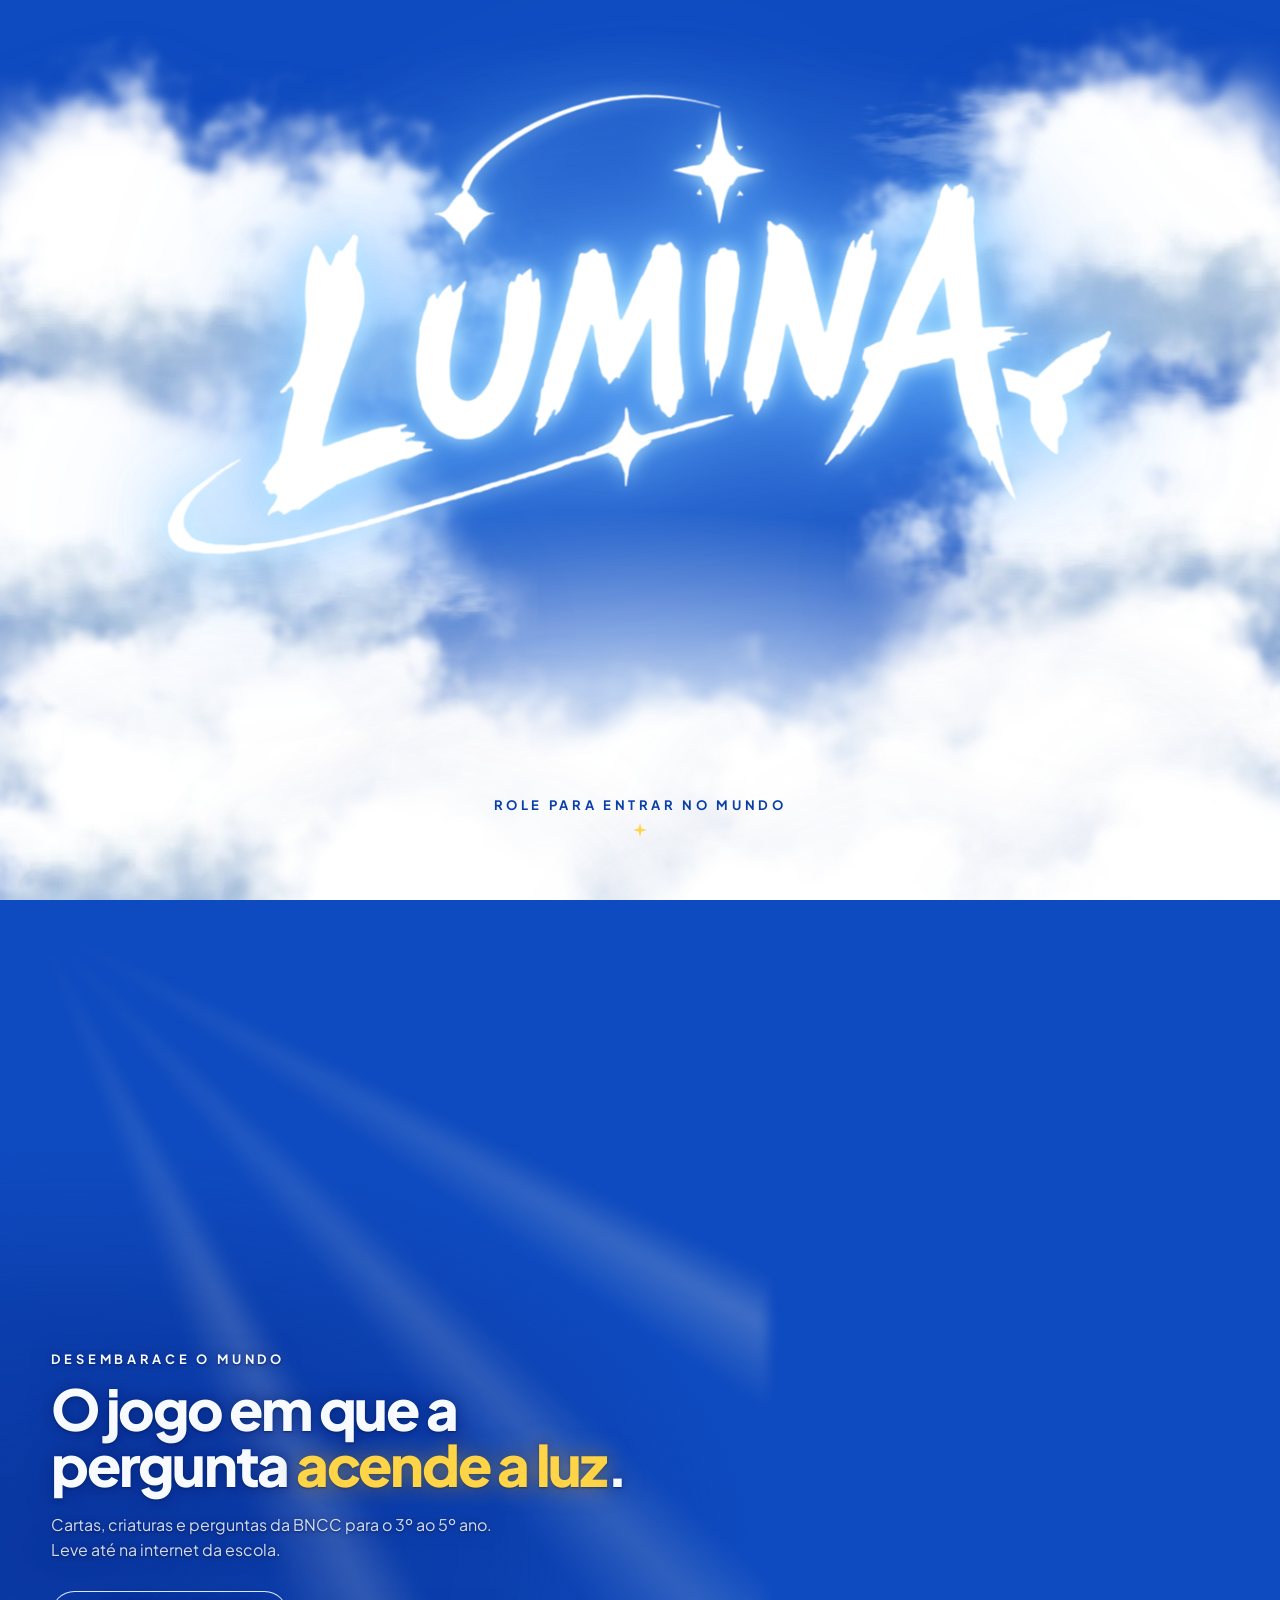
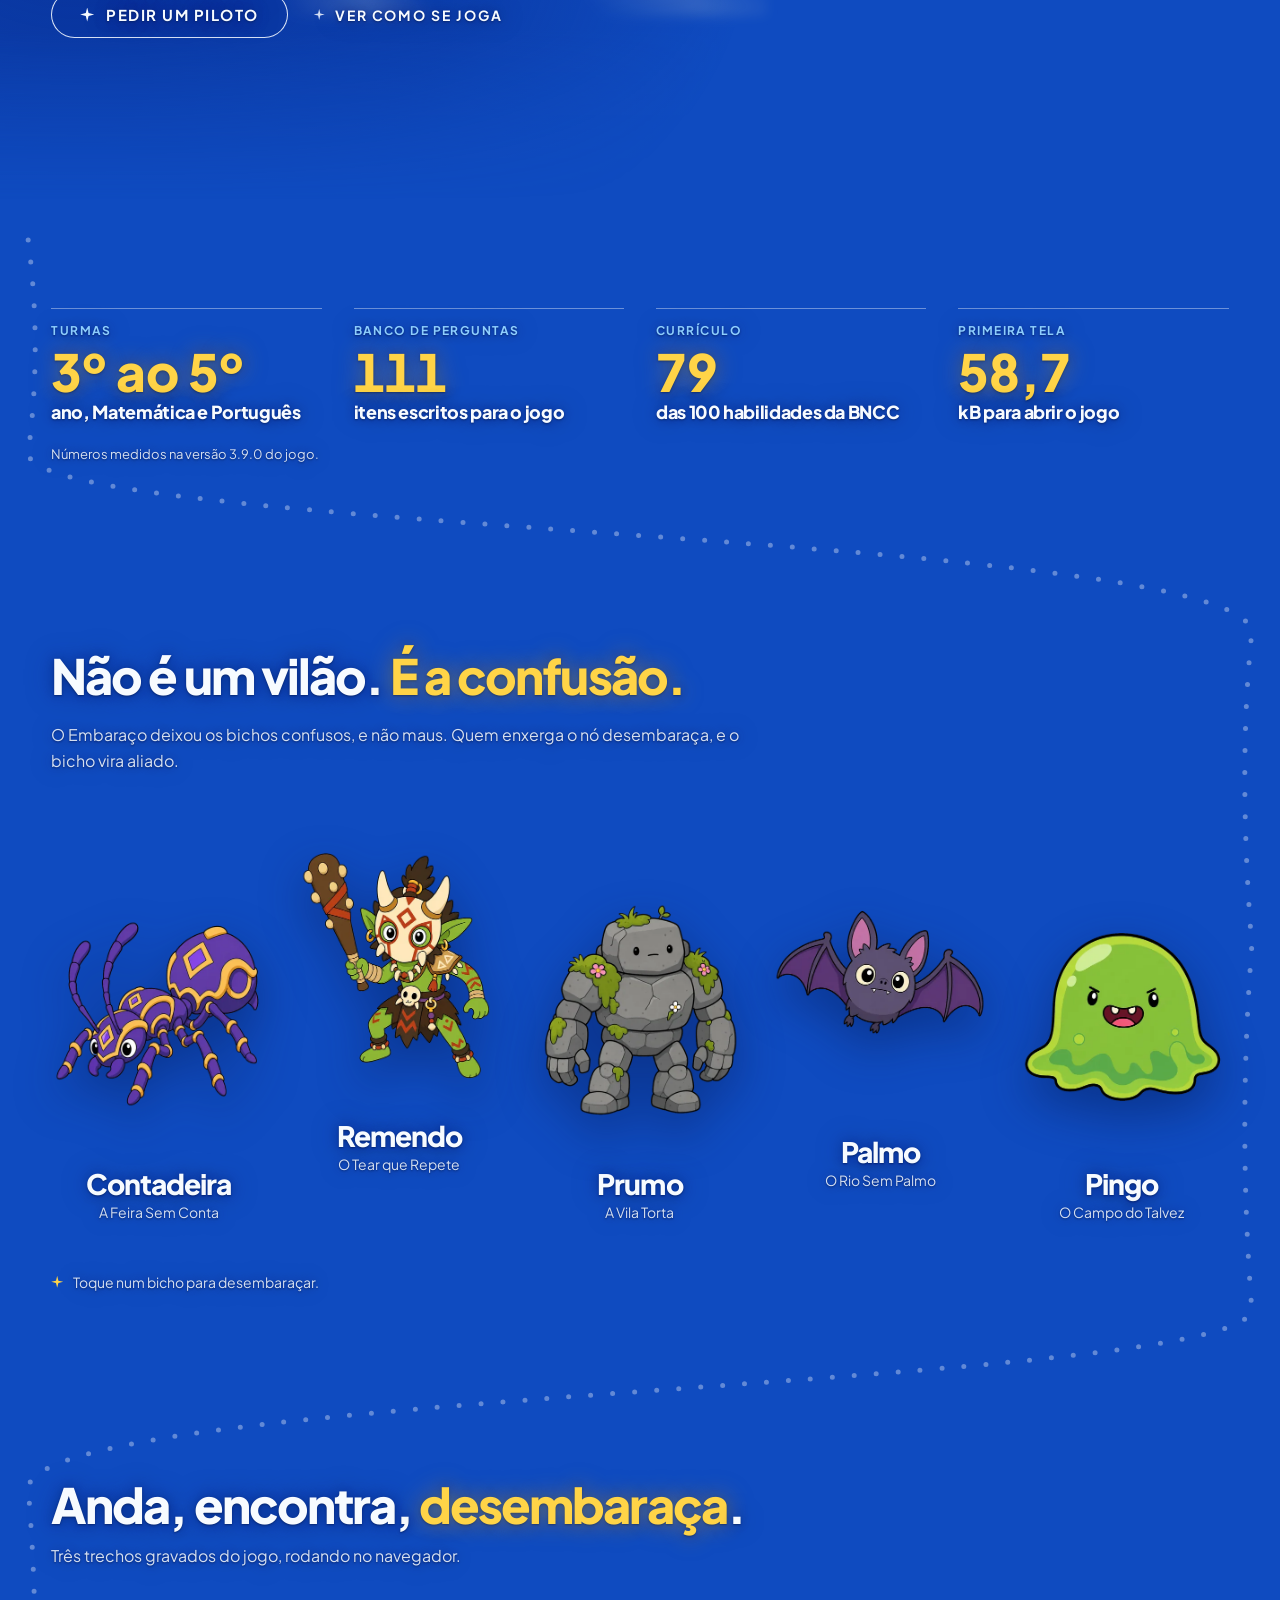
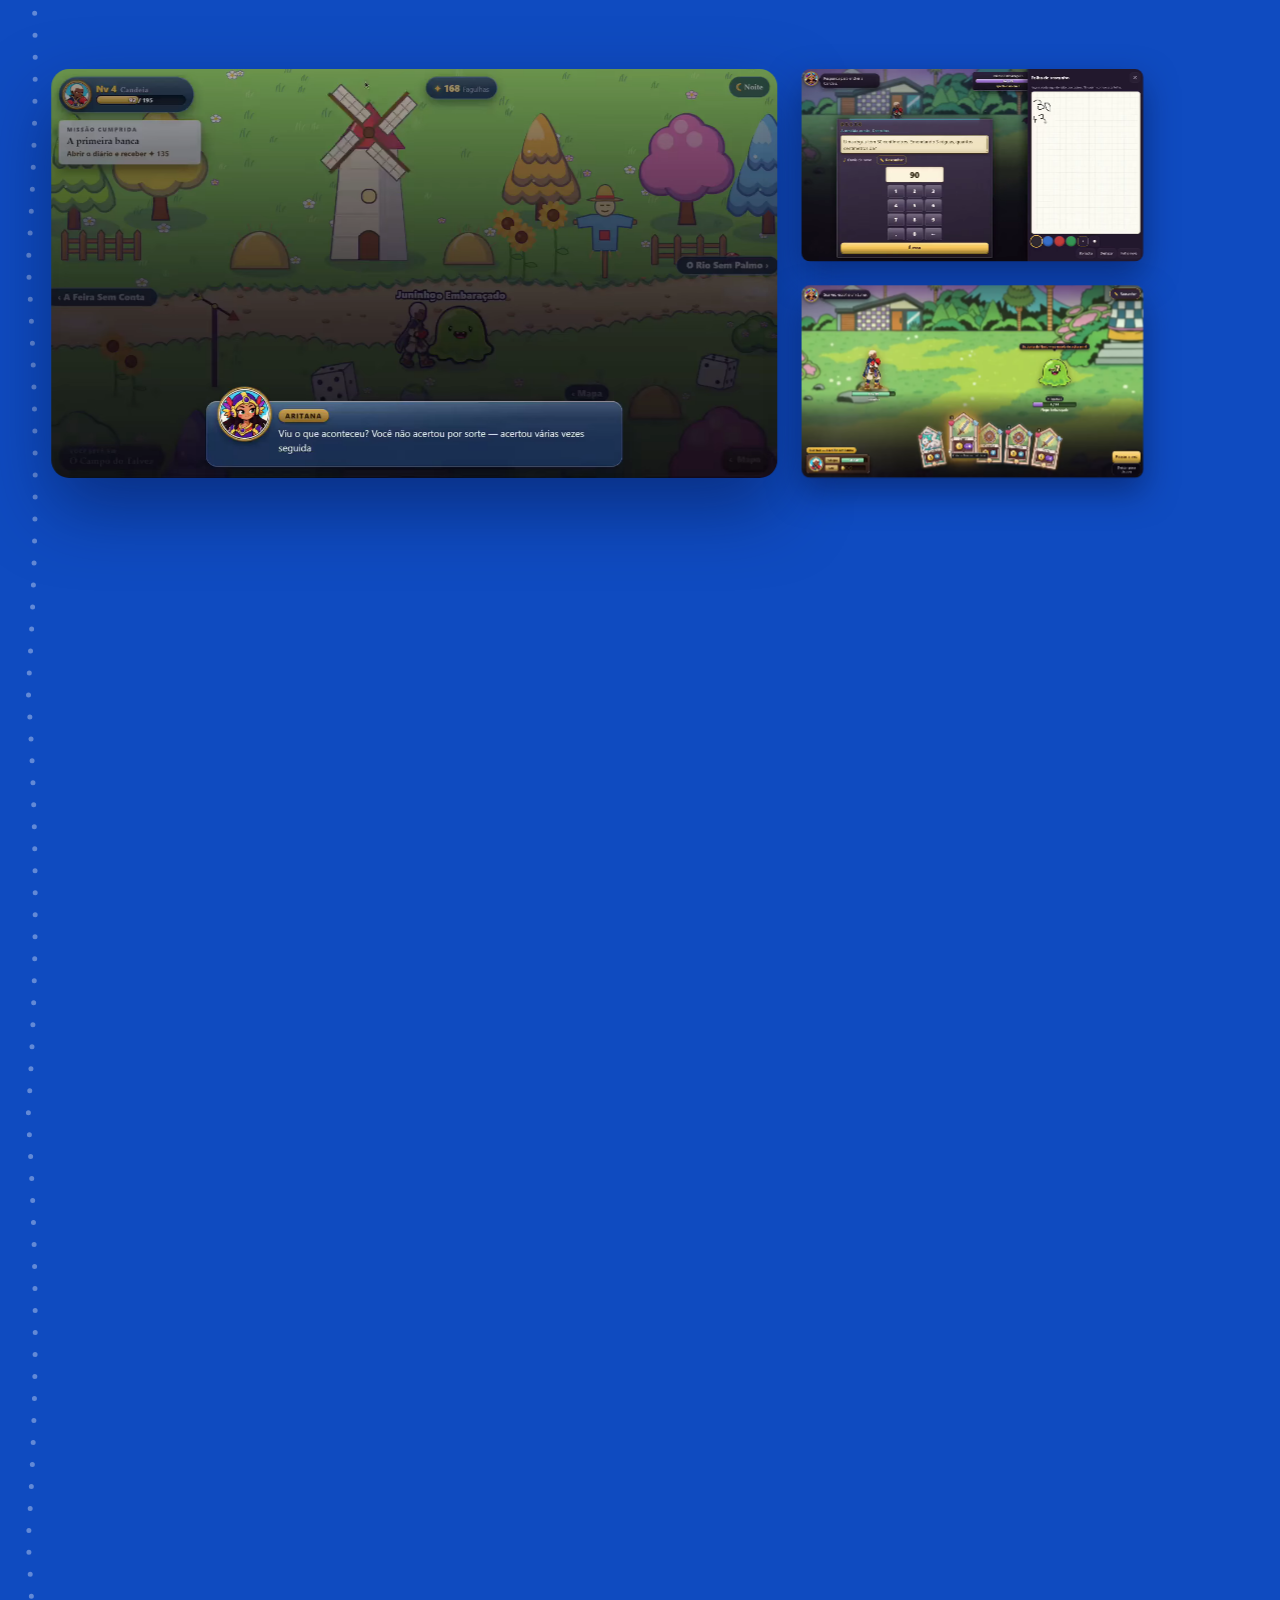
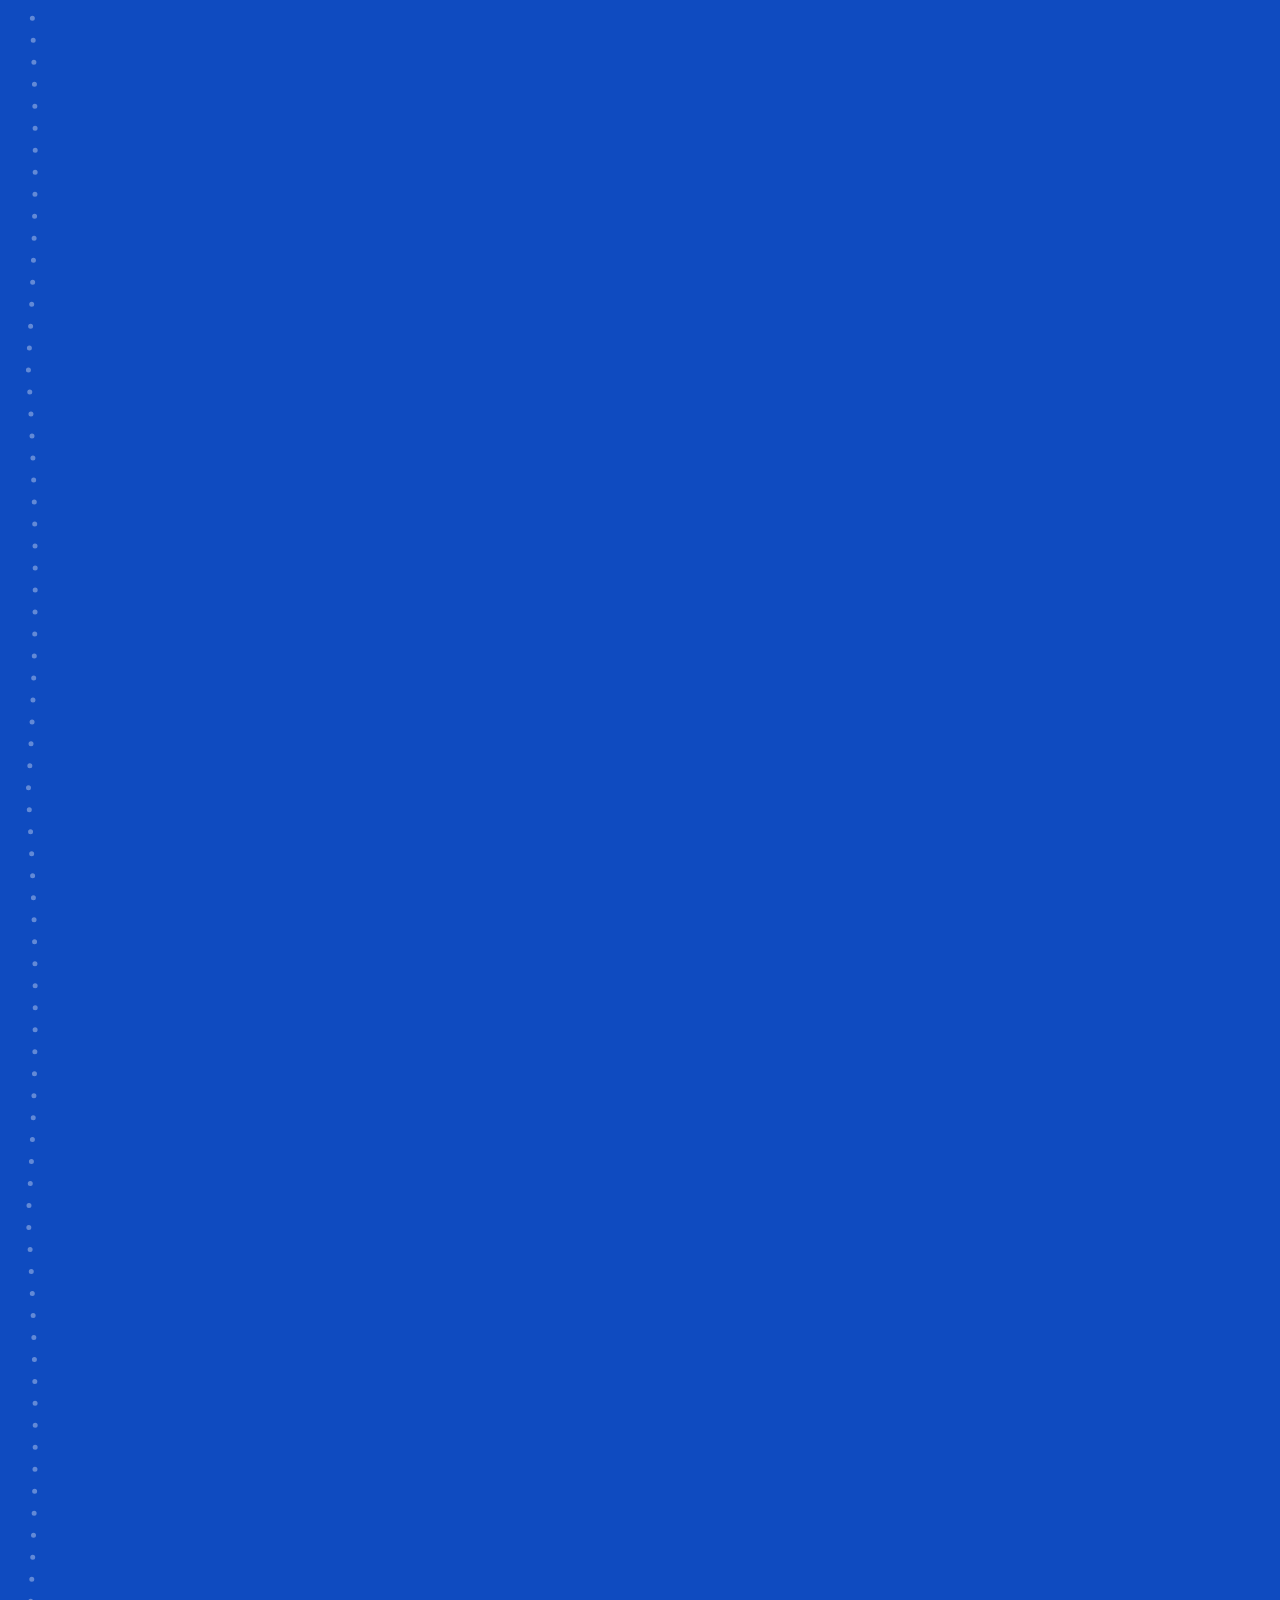
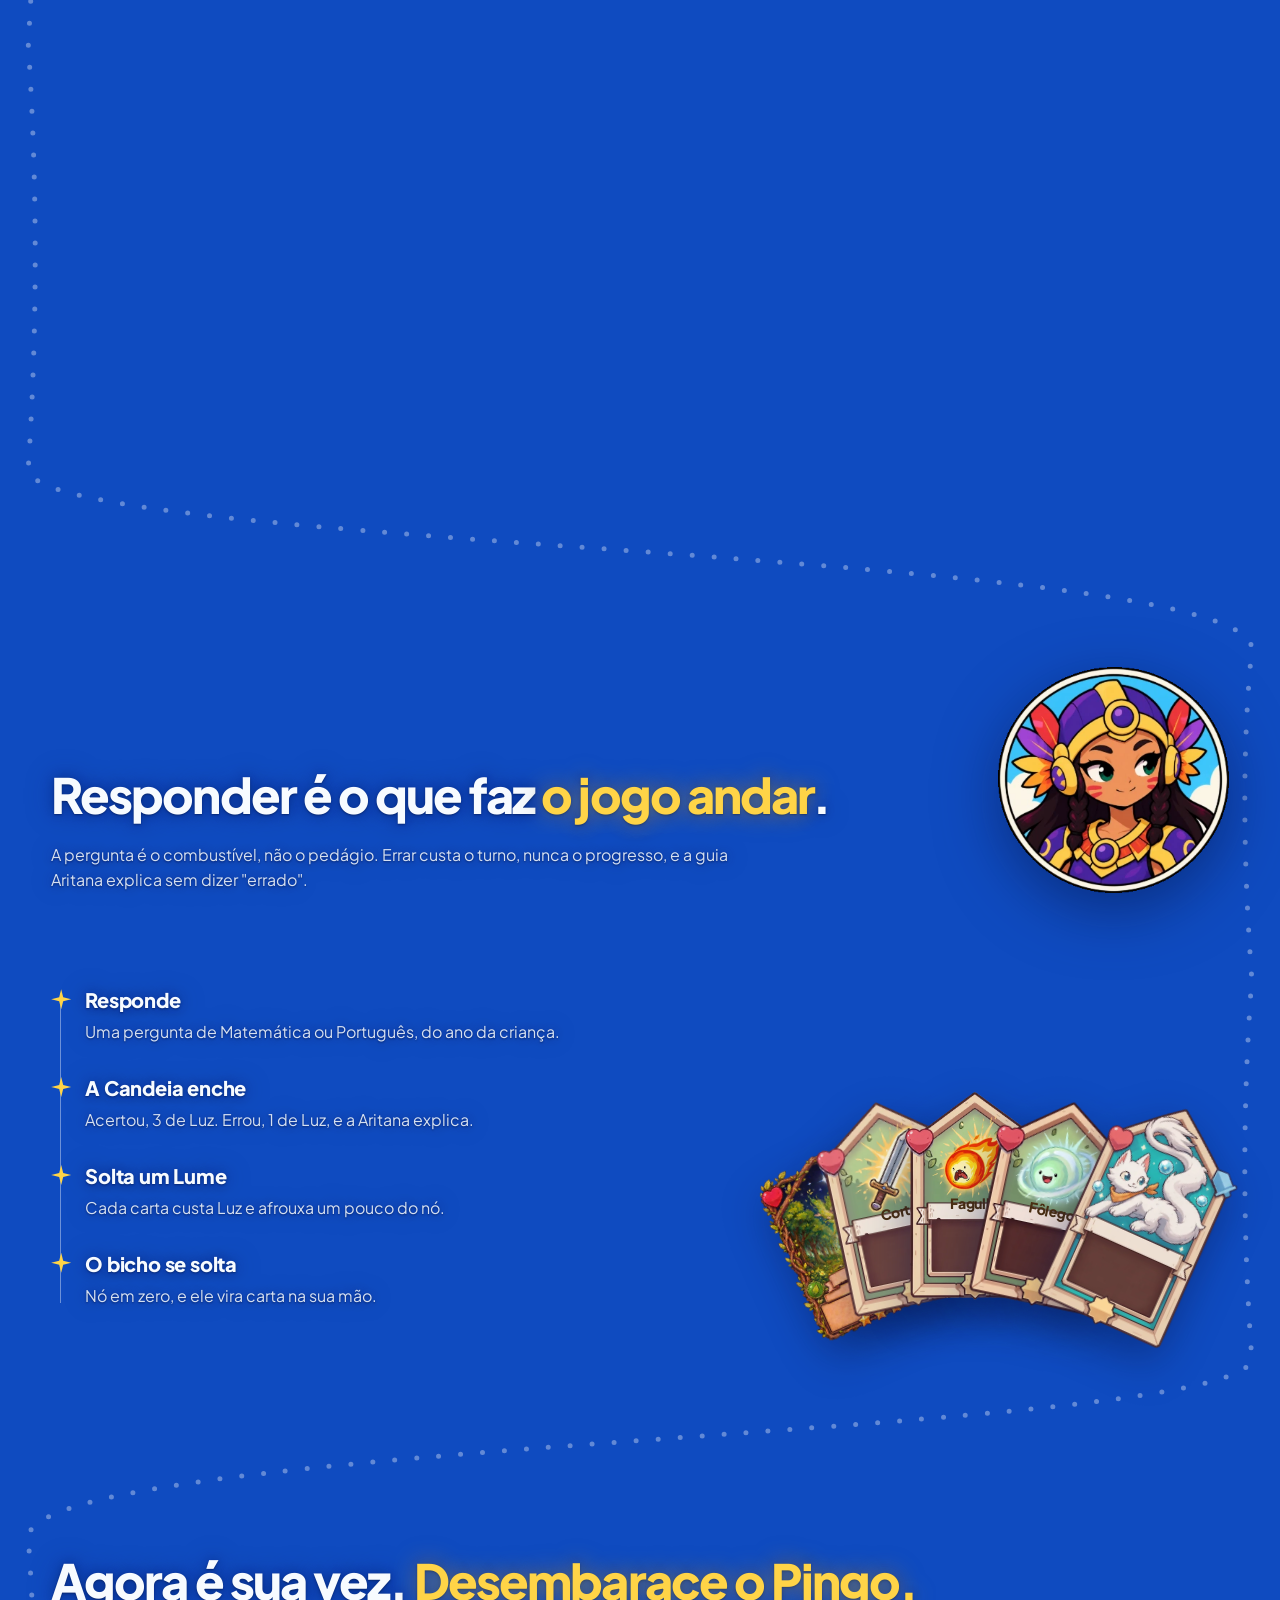
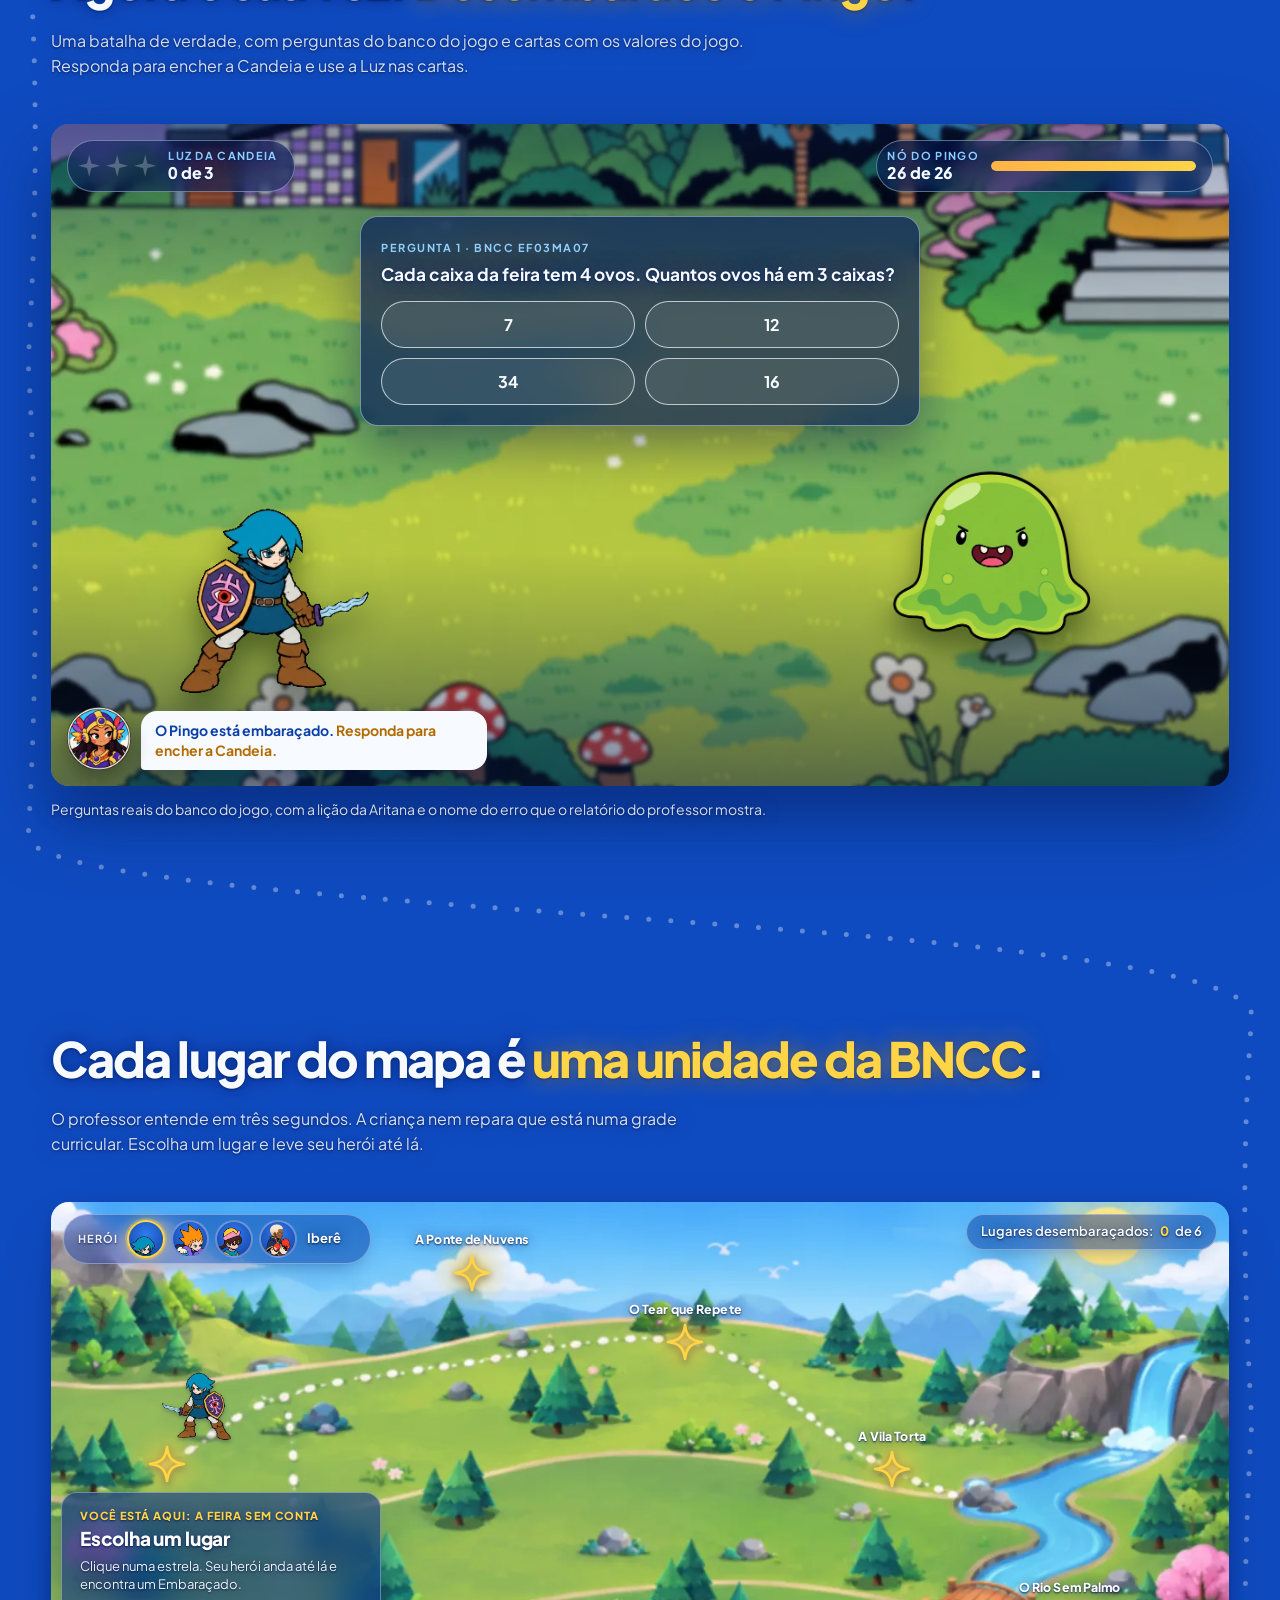
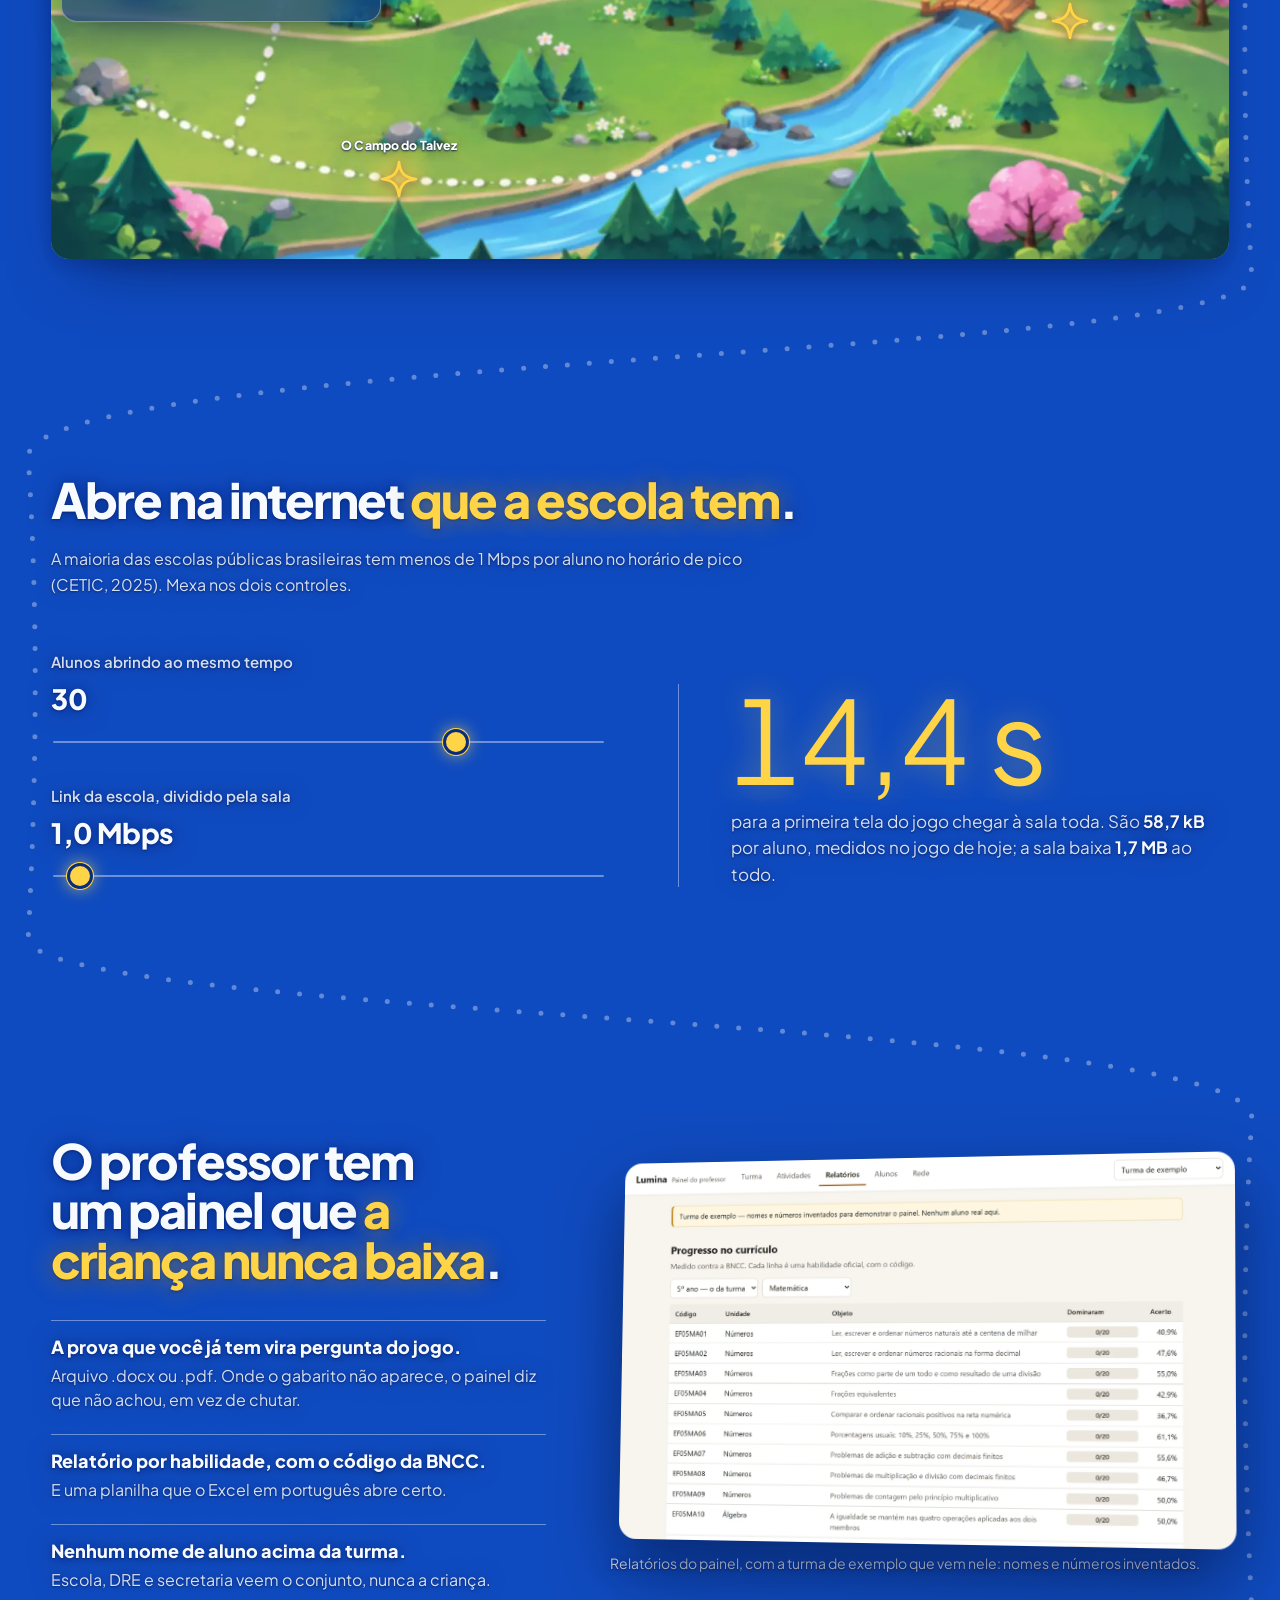
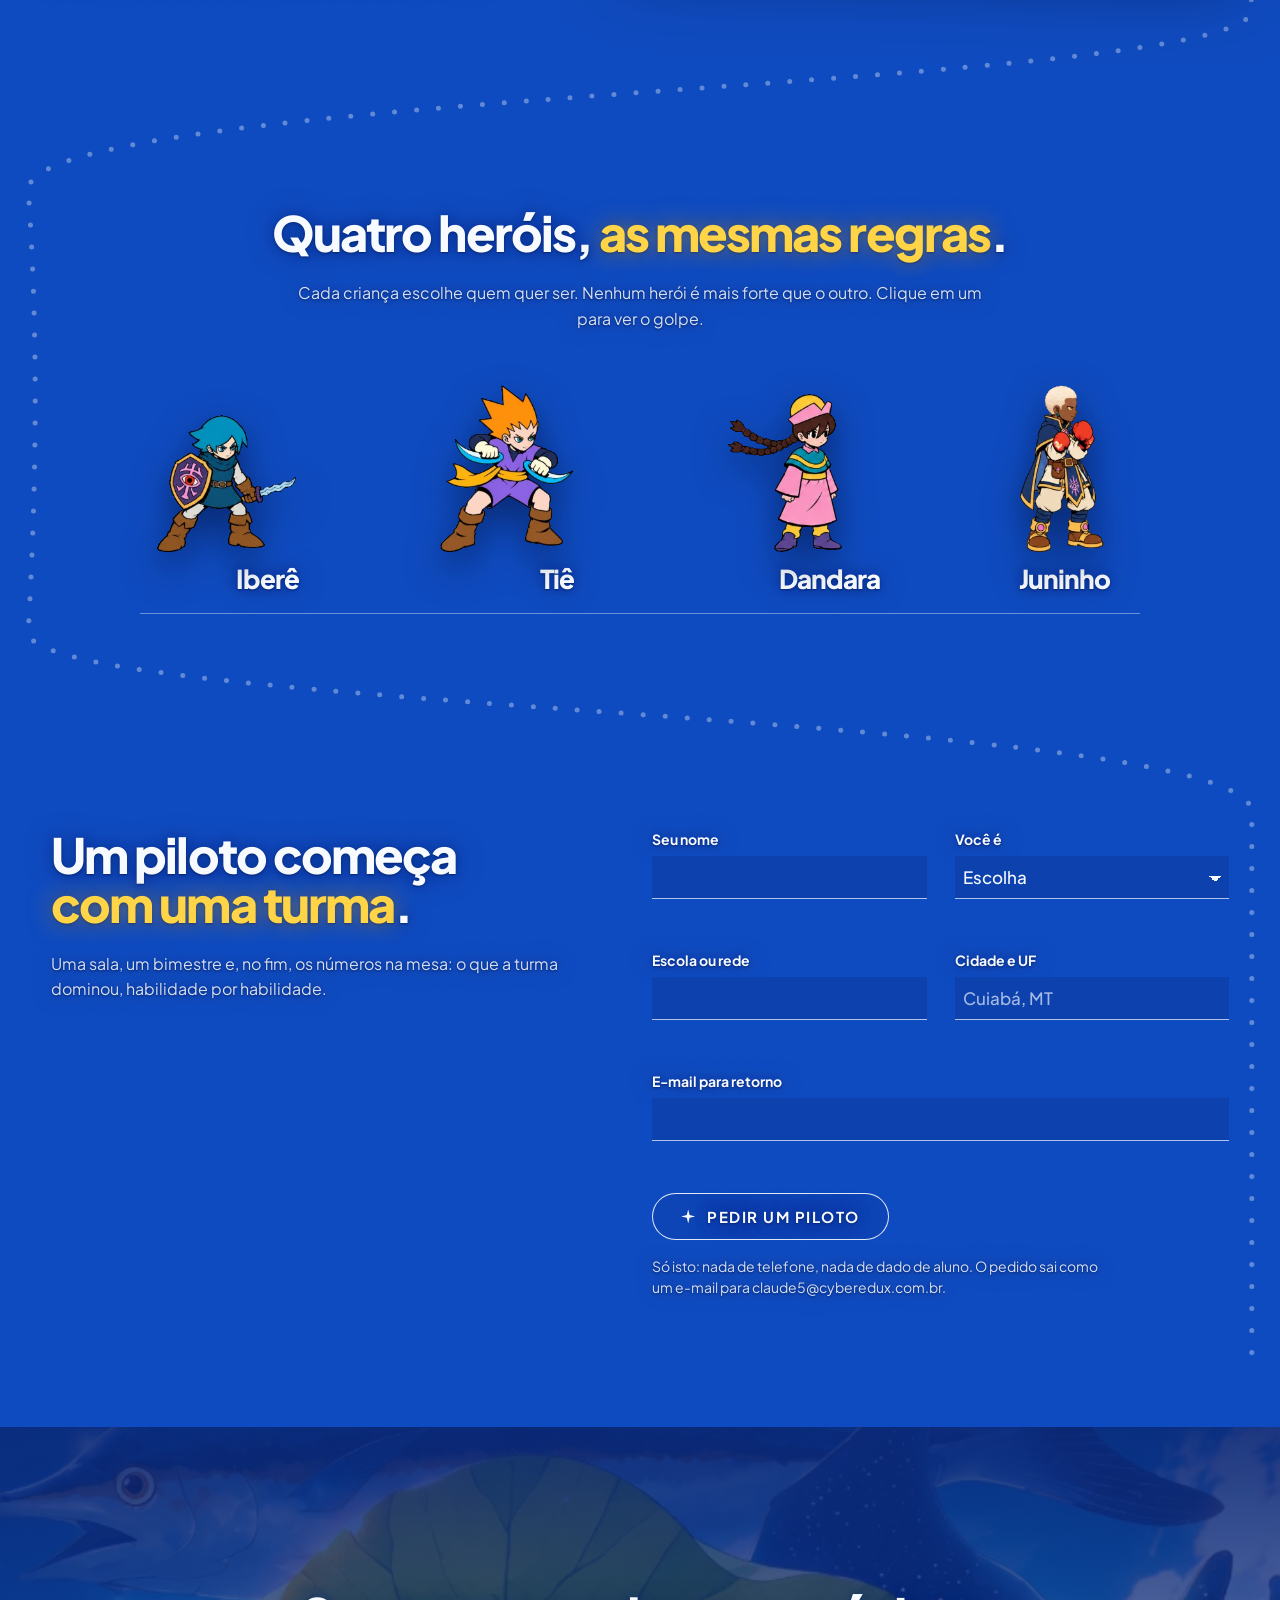
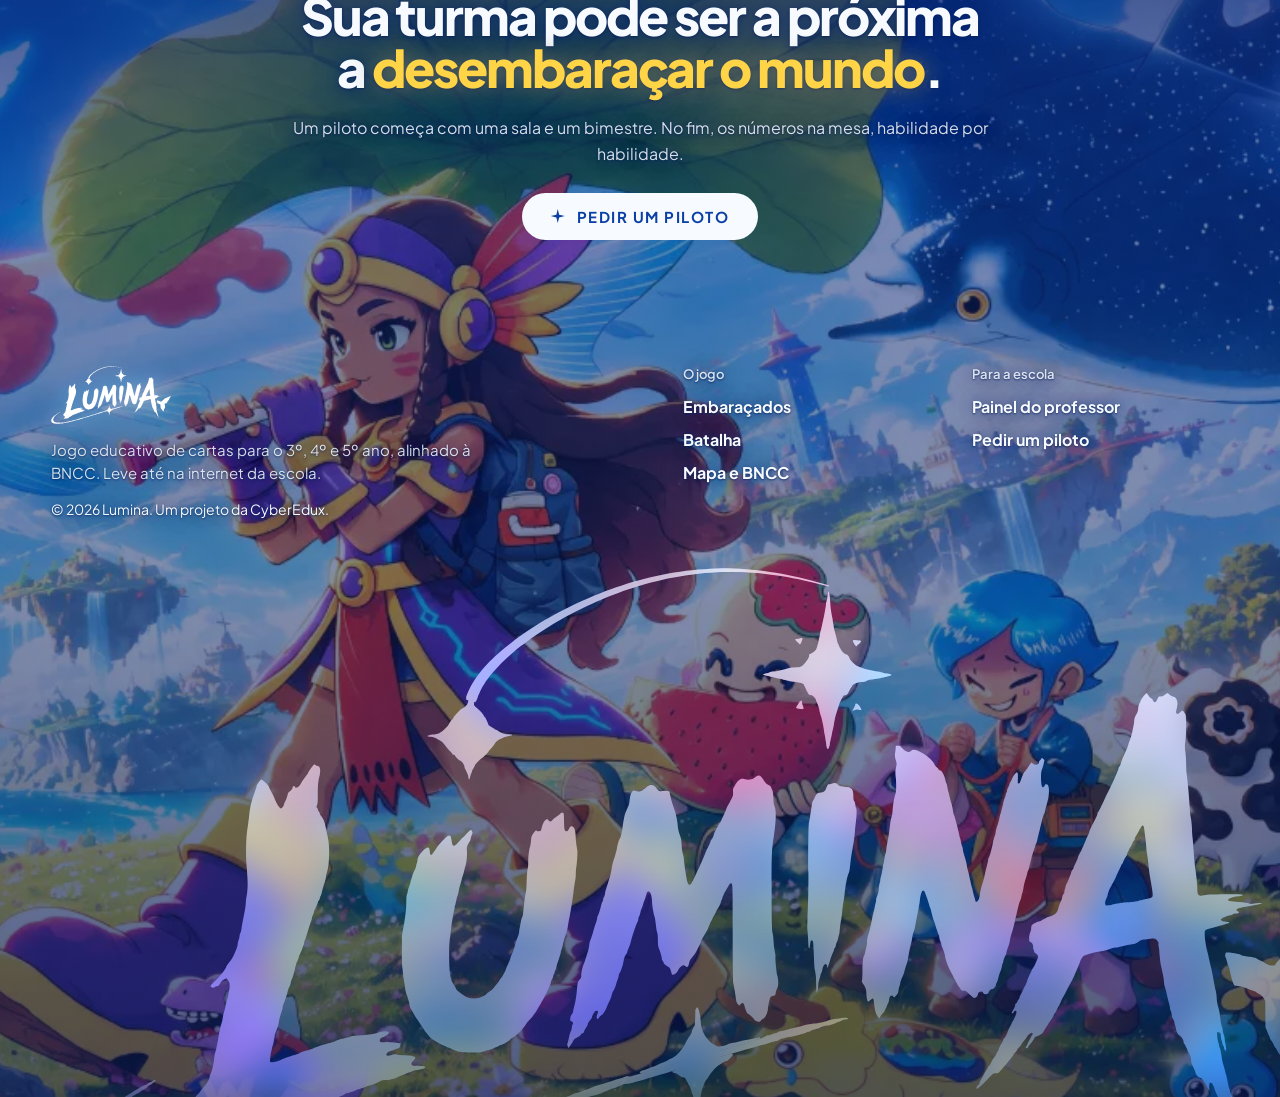
==== commit 1504bb98: "Abrir sempre na abertura ao recarregar O navegador não restaura mais a rolagem nem pula para âncoras" ====
--- a/index.html
+++ b/index.html
@@ -5,6 +5,16 @@
 <meta name="viewport" content="width=device-width, initial-scale=1, viewport-fit=cover">
 <meta name="theme-color" content="#0b3fa8">
 <title>Lumina | Desembarace o mundo</title>
+<script>
+  /* Toda carga começa na abertura (mar de nuvens): o navegador não restaura a rolagem nem pula para âncoras. */
+  if ('scrollRestoration' in history) history.scrollRestoration = 'manual';
+  if (location.hash) history.replaceState(null, '', location.pathname + location.search);
+  const voltarAoInicio = () => scrollTo(0, 0);
+  voltarAoInicio();
+  addEventListener('DOMContentLoaded', voltarAoInicio);
+  addEventListener('load', voltarAoInicio);
+  addEventListener('pageshow', e => { if (e.persisted) voltarAoInicio(); });
+</script>
 <meta name="description" content="Jogo educativo de cartas de Matemática e Português para o 3º, 4º e 5º ano, alinhado à BNCC. A pergunta acende a luz que move o jogo.">
 <meta property="og:title" content="Lumina | Desembarace o mundo">
 <meta property="og:description" content="Jogo de cartas para o 3º ao 5º ano, alinhado à BNCC, leve para a internet da escola pública.">
